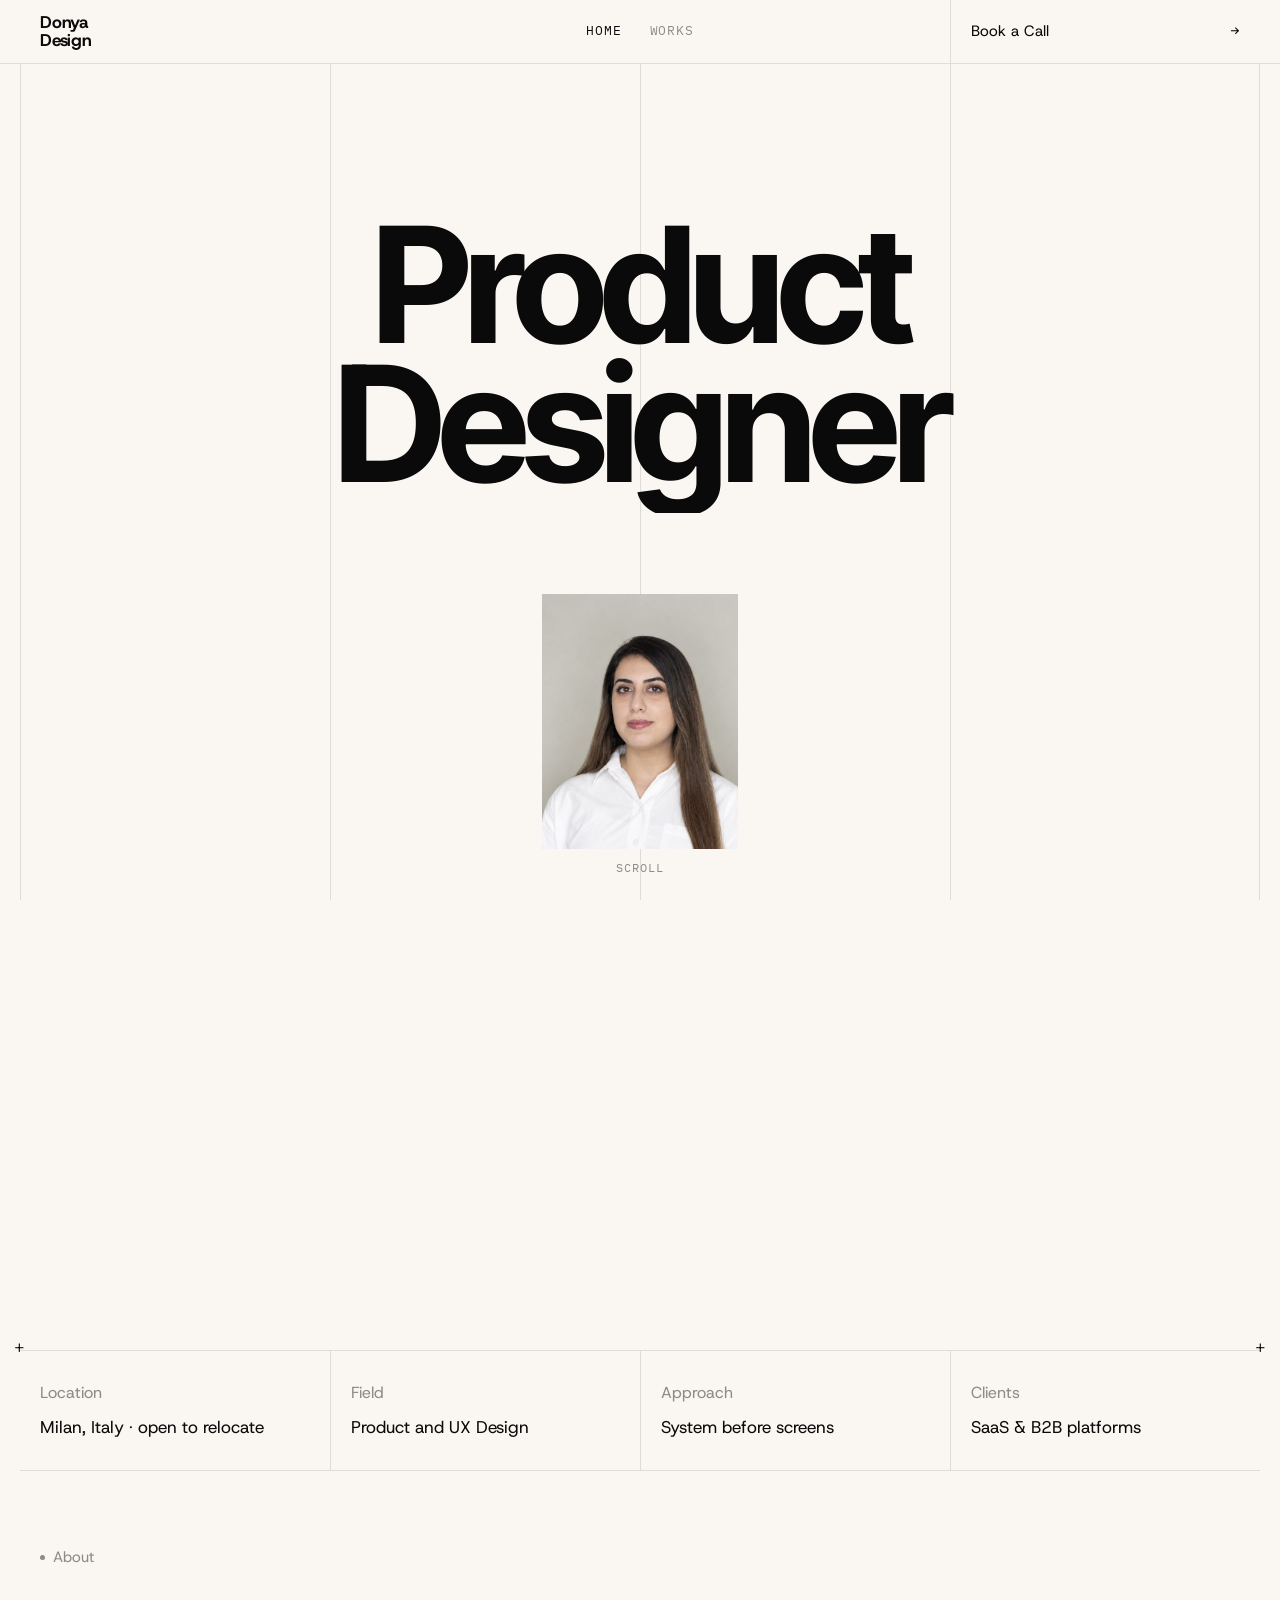
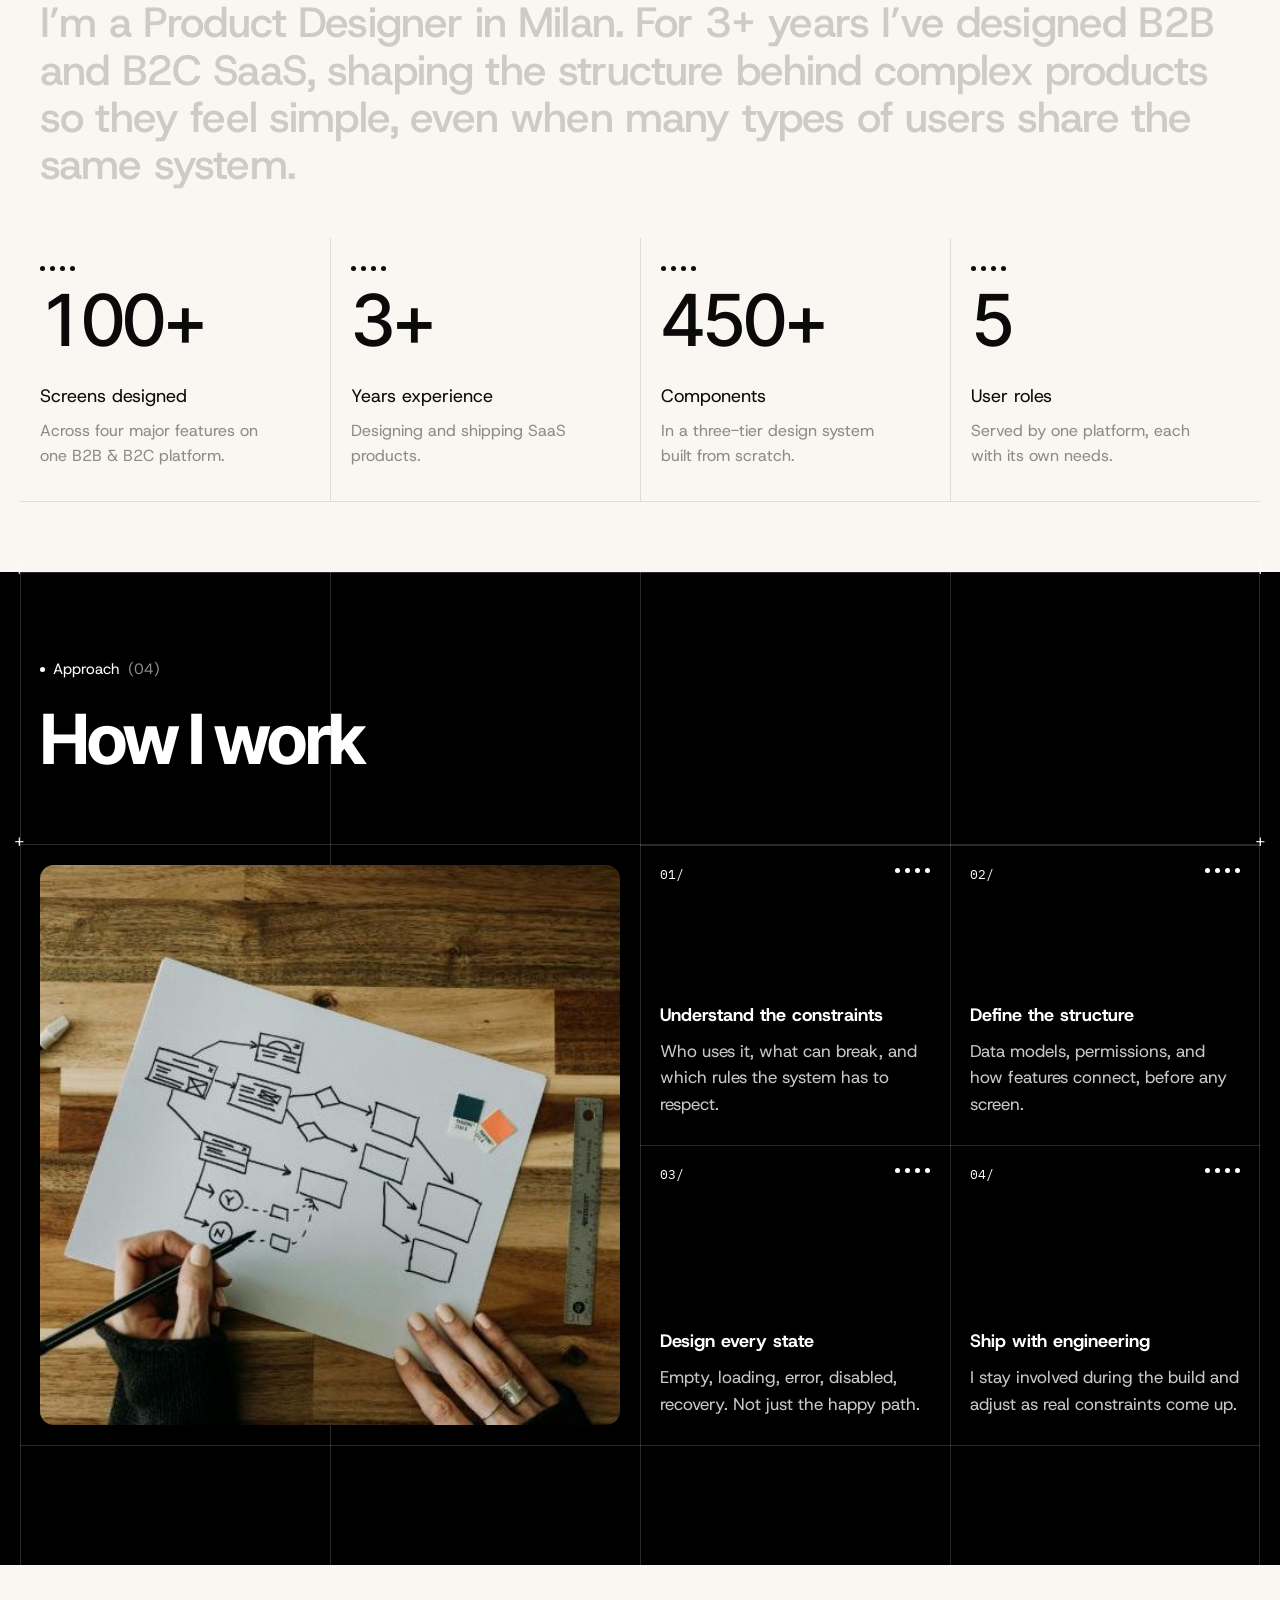
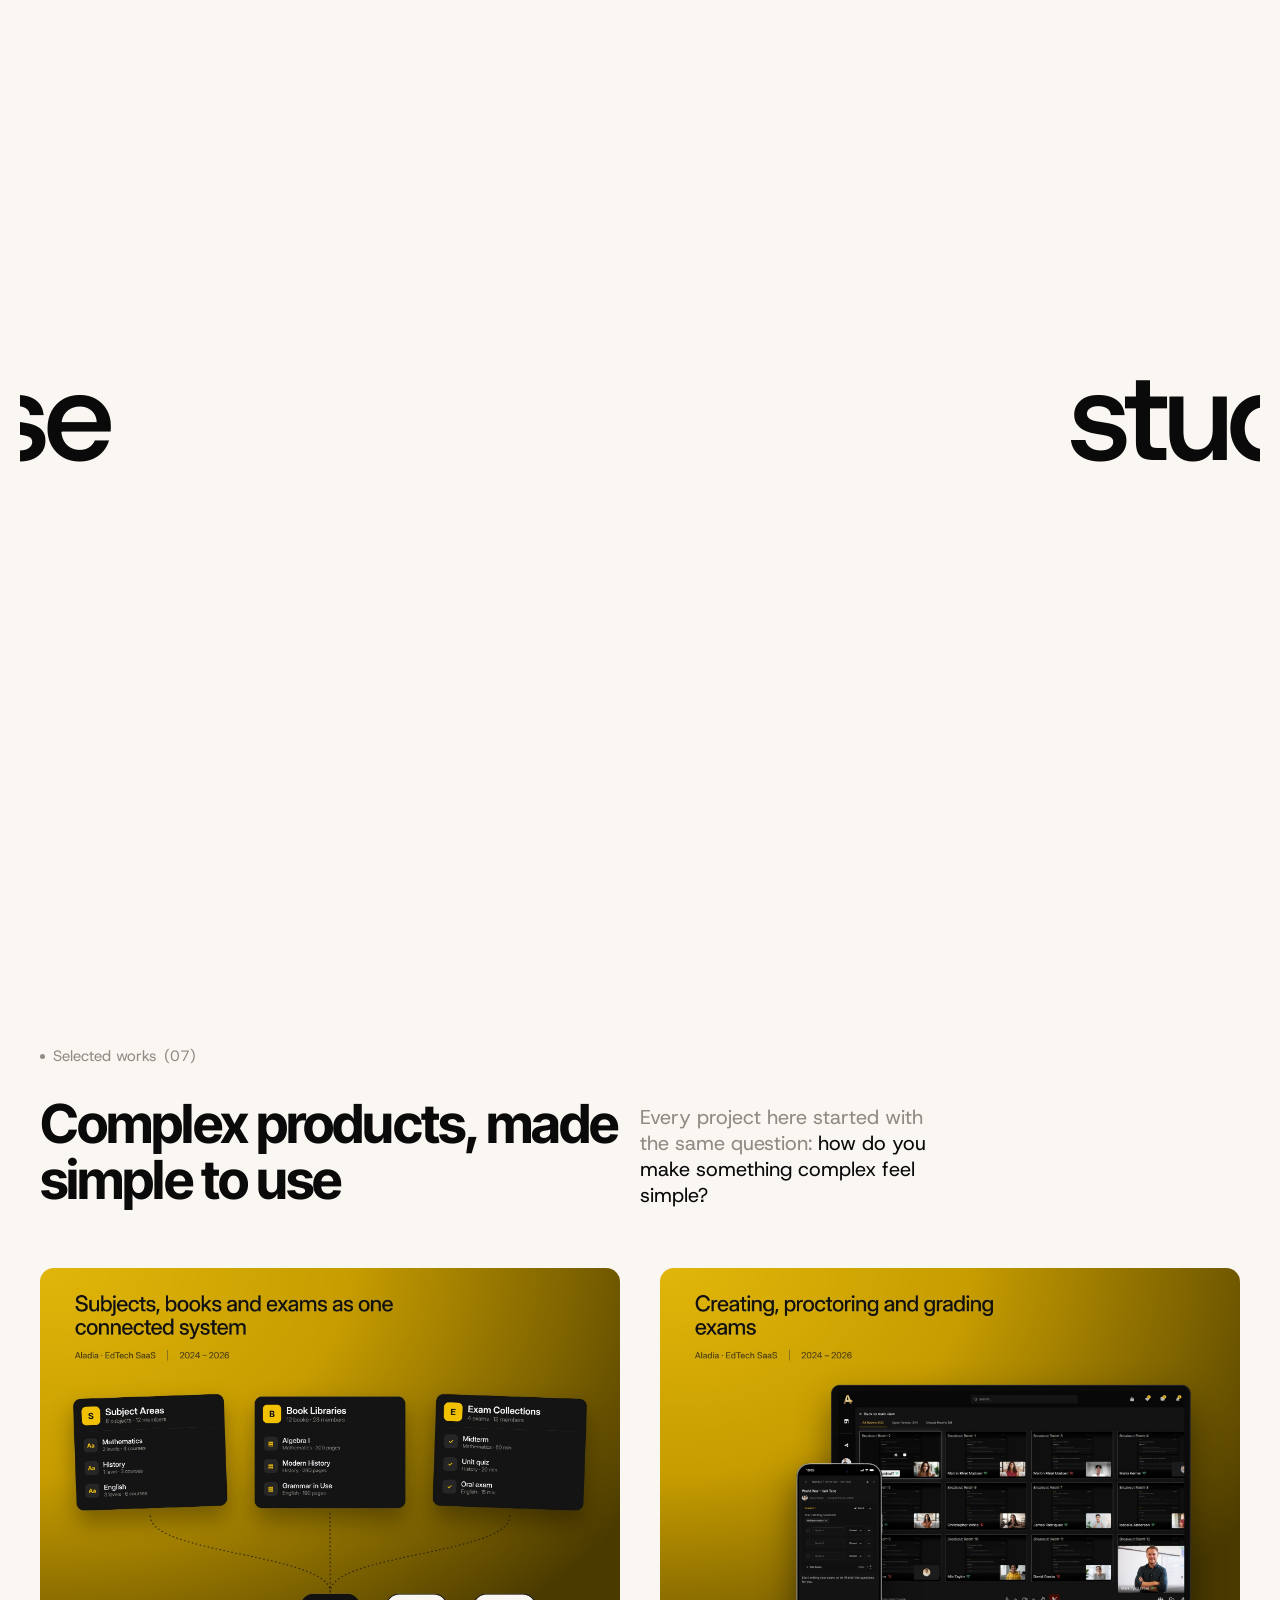
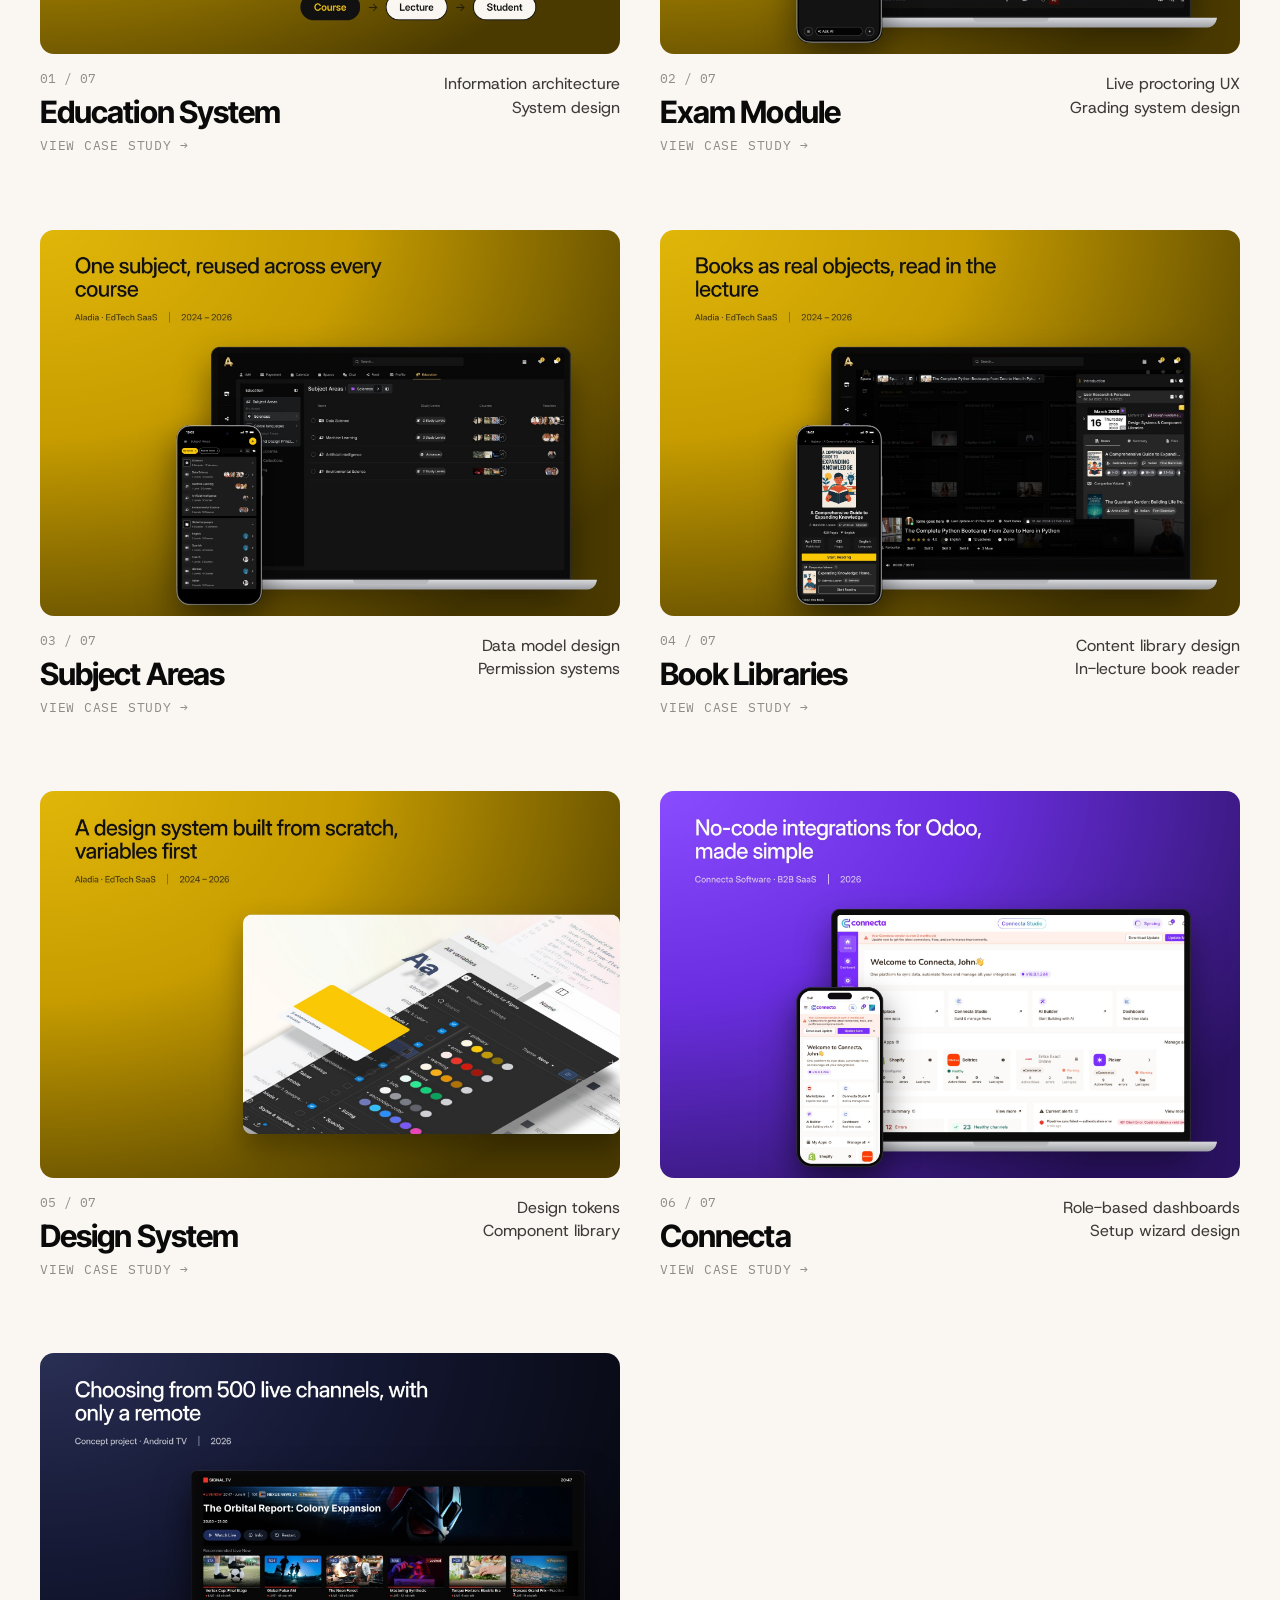
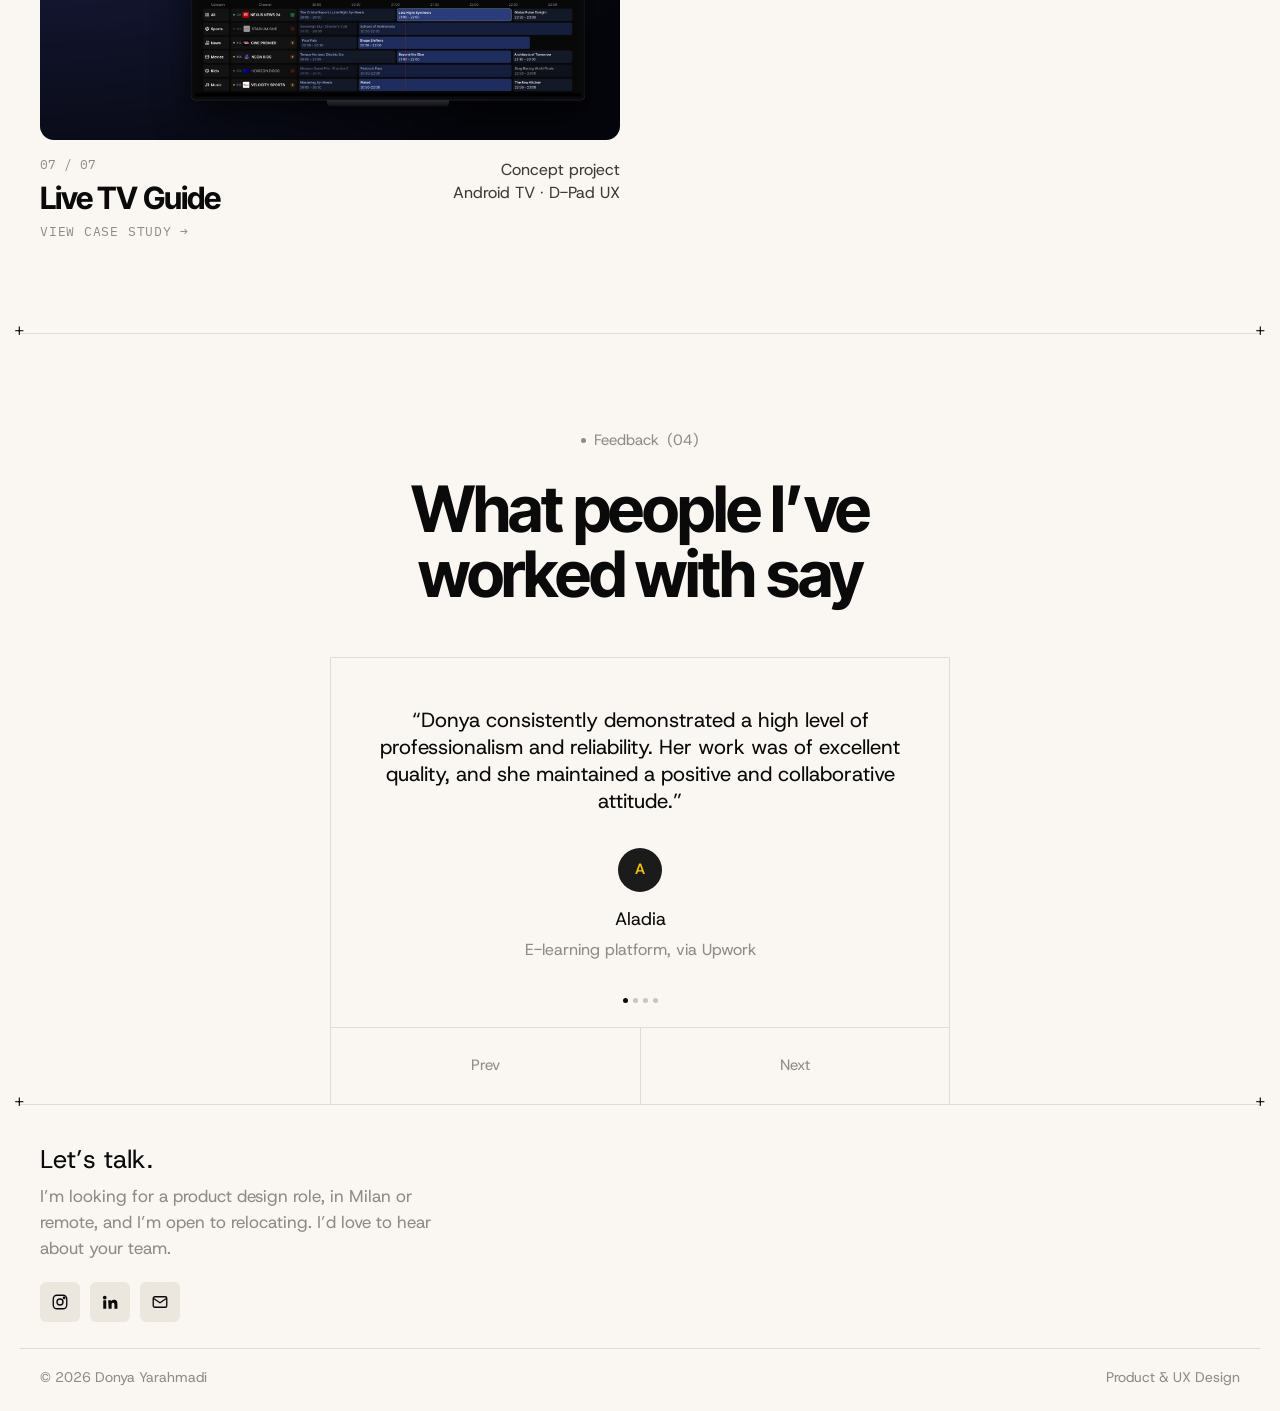
==== index.html @ e59183a7 "Add Live TV Guide concept case study Co-Authored-By: Claude Opus 5.5 <noreply@anthropic.com> Claude-" ====
<!DOCTYPE html>
<html lang="en">
<head>
<meta charset="utf-8">
<meta name="viewport" content="width=device-width, initial-scale=1">
<title>Donya Yarahmadi — Product Designer</title>
<meta name="description" content="Product &amp; UX Designer in Milan. I help SaaS teams design complex products that feel simple, even when many types of users share the same system.">
<link rel="preconnect" href="https://fonts.googleapis.com">
<link rel="preconnect" href="https://fonts.gstatic.com" crossorigin>
<link href="https://fonts.googleapis.com/css2?family=Host+Grotesk:wght@300..800&family=IBM+Plex+Mono:wght@400;500&family=Inter+Tight:wght@500;600;700&display=swap" rel="stylesheet">
<link rel="stylesheet" href="style.css">
</head>
<body>
<div class="gridlines" aria-hidden="true"><span></span><span></span><span></span><span></span></div>
<header class="header">
  <div class="frame">
    <a class="logo" href="#">Donya<br>Design</a>
    <nav class="nav"><a href="#" data-nav="home" data-roll>HOME</a><a href="#work" data-nav="work" data-roll>WORKS</a></nav>
    <a class="cta-call" href="https://calendly.com/donyarahmadi/30min" target="_blank" rel="noopener"><span>Book a Call</span><span class="arrow">→</span></a>
  </div>
</header>
<main>

<section class="view" id="view-home">
  <div class="frame">
    <div class="hero">
      <div class="hero-sticky">
        <h1 class="hero-title"><span class="line"><span>Product</span></span><span class="line"><span>Designer</span></span></h1>
        <div class="portrait-stage"><div class="portrait">
          <img class="front" src="img/portrait-color.jpg" alt="Donya Yarahmadi">
        </div></div>
        <div class="hero-hint">SCROLL</div>
      </div>
    </div>
    <div class="rule"></div>
    <div class="facts"><div class="cols">
      <div><small>Location</small><strong>Milan, Italy · open to relocate</strong></div>
      <div><small>Field</small><strong>Product and UX Design</strong></div>
      <div><small>Approach</small><strong>System before screens</strong></div>
      <div><small>Clients</small><strong>SaaS &amp; B2B platforms</strong></div>
    </div></div>
    <div class="about">
      <span class="eyebrow">About</span>
      <p class="about-text" data-words>I’m a Product Designer in Milan. For 3+ years I’ve designed B2B and B2C SaaS, shaping the structure behind complex products so they feel simple, even when many types of users share the same system.</p>
    </div>
    <div class="stats"><div class="cols"><div class="stat"><div class="dots"><i></i><i></i><i></i><i></i></div><div class="stat-num" data-count="100" data-suffix="+">0+</div><h3>Screens designed</h3><p>Across four major features on one B2B &amp; B2C platform.</p></div><div class="stat"><div class="dots"><i></i><i></i><i></i><i></i></div><div class="stat-num" data-count="3" data-suffix="+">0+</div><h3>Years experience</h3><p>Designing and shipping SaaS products.</p></div><div class="stat"><div class="dots"><i></i><i></i><i></i><i></i></div><div class="stat-num" data-count="450" data-suffix="+">0+</div><h3>Components</h3><p>In a three-tier design system built from scratch.</p></div><div class="stat"><div class="dots"><i></i><i></i><i></i><i></i></div><div class="stat-num" data-count="5" data-suffix="">0</div><h3>User roles</h3><p>Served by one platform, each with its own needs.</p></div></div></div>
  </div>

  <section class="approach dark">
    <div class="gl"><span></span><span></span><span></span><span></span></div>
    <div class="frame">
      <div class="rule"></div>
      <div class="approach-head"><span class="eyebrow">Approach <span class="count">(04)</span></span><h2 class="approach-title">How I work</h2></div>
      <div class="rule"></div>
      <div class="approach-grid">
        <div class="approach-img"><img src="img/approach.jpg" alt="Sketching a user flow on paper" loading="lazy"></div>
        <div class="step"><div class="step-top"><span>01/</span><div class="dots"><i></i><i></i><i></i><i></i></div></div><div><h3>Understand the constraints</h3><p>Who uses it, what can break, and which rules the system has to respect.</p></div></div><div class="step"><div class="step-top"><span>02/</span><div class="dots"><i></i><i></i><i></i><i></i></div></div><div><h3>Define the structure</h3><p>Data models, permissions, and how features connect, before any screen.</p></div></div><div class="step"><div class="step-top"><span>03/</span><div class="dots"><i></i><i></i><i></i><i></i></div></div><div><h3>Design every state</h3><p>Empty, loading, error, disabled, recovery. Not just the happy path.</p></div></div><div class="step"><div class="step-top"><span>04/</span><div class="dots"><i></i><i></i><i></i><i></i></div></div><div><h3>Ship with engineering</h3><p>I stay involved during the build and adjust as real constraints come up.</p></div></div>
      </div>
      <div class="approach-foot"></div>
    </div>
  </section>

  <div class="frame">
    <div class="cs-split"><div class="sticky"><span class="word l">Case</span><span class="word r">studies</span></div></div>
    <div class="works-head" id="work">
      <div><span class="eyebrow">Selected works <span class="count">(07)</span></span><h2>Complex products, made simple to use</h2></div>
      <p>Every project here started with the same question: <b>how do you make something complex feel simple?</b></p>
    </div>
    <div class="works"><div class="work "><a href="#education">
      <div class="work-media"><img src="img/cover-education.jpg" alt="Education System case study" loading="lazy"></div>
      <div class="work-meta"><div><div class="work-num">01 / 07</div><h3>Education System</h3><span class="view-case">VIEW CASE STUDY →</span></div><div class="tags">Information architecture<br>System design</div></div>
    </a></div><div class="work right"><a href="#exam">
      <div class="work-media"><img src="img/cover-exam.jpg" alt="Exam Module case study" loading="lazy"></div>
      <div class="work-meta"><div><div class="work-num">02 / 07</div><h3>Exam Module</h3><span class="view-case">VIEW CASE STUDY →</span></div><div class="tags">Live proctoring UX<br>Grading system design</div></div>
    </a></div><div class="work "><a href="#subjects">
      <div class="work-media"><img src="img/cover-subjects.jpg" alt="Subject Areas case study" loading="lazy"></div>
      <div class="work-meta"><div><div class="work-num">03 / 07</div><h3>Subject Areas</h3><span class="view-case">VIEW CASE STUDY →</span></div><div class="tags">Data model design<br>Permission systems</div></div>
    </a></div><div class="work right"><a href="#books">
      <div class="work-media"><img src="img/cover-books.jpg" alt="Book Libraries case study" loading="lazy"></div>
      <div class="work-meta"><div><div class="work-num">04 / 07</div><h3>Book Libraries</h3><span class="view-case">VIEW CASE STUDY →</span></div><div class="tags">Content library design<br>In-lecture book reader</div></div>
    </a></div><div class="work "><a href="#design-system">
      <div class="work-media"><img src="img/cover-design-system.jpg" alt="Design System case study" loading="lazy"></div>
      <div class="work-meta"><div><div class="work-num">05 / 07</div><h3>Design System</h3><span class="view-case">VIEW CASE STUDY →</span></div><div class="tags">Design tokens<br>Component library</div></div>
    </a></div><div class="work right"><a href="#connecta">
      <div class="work-media"><img src="img/cover-connecta.jpg" alt="Connecta case study" loading="lazy"></div>
      <div class="work-meta"><div><div class="work-num">06 / 07</div><h3>Connecta</h3><span class="view-case">VIEW CASE STUDY →</span></div><div class="tags">Role-based dashboards<br>Setup wizard design</div></div>
    </a></div><div class="work "><a href="#live-tv">
      <div class="work-media"><img src="img/cover-tv.jpg" alt="Live TV Guide case study" loading="lazy"></div>
      <div class="work-meta"><div><div class="work-num">07 / 07</div><h3>Live TV Guide</h3><span class="view-case">VIEW CASE STUDY →</span></div><div class="tags">Concept project<br>Android TV · D-Pad UX</div></div>
    </a></div></div>

    <div class="rule"></div>
    <div class="testi">
      <div class="testi-head"><span class="eyebrow">Feedback <span class="count">(04)</span></span><h2>What people I’ve<br>worked with say</h2></div>
      <div class="carousel">
        <div class="slides"><div class="slide"><blockquote>“Donya consistently demonstrated a high level of professionalism and reliability. Her work was of excellent quality, and she maintained a positive and collaborative attitude.”</blockquote><div class="avatar">A</div><div class="who">Aladia</div><div class="role">E-learning platform, via Upwork</div></div><div class="slide"><blockquote>“Donya brings a uniquely structured perspective to digital experiences, translating her background in architecture into interfaces that feel natural and intuitive.”</blockquote><div class="avatar">RR</div><div class="who">Rambod Rahmani</div><div class="role">Senior Software, AI &amp; Data Engineer</div></div><div class="slide"><blockquote>“A highly dedicated professional who consistently delivers top-tier UI/UX design — deep expertise paired with a strong, confident vision.”</blockquote><div class="avatar">DC</div><div class="who">Daniele Cosentino</div><div class="role">Visual Designer UX/UI</div></div><div class="slide"><blockquote>“Donya combines real design talent with an incredibly generous spirit. She approached every task thoughtfully and shared her process and knowledge freely.”</blockquote><div class="avatar">LG</div><div class="who">Lilit Gharagyozyan</div><div class="role">Product Designer</div></div></div>
        <div class="dots"><i></i><i></i><i></i><i></i></div>
        <div class="carousel-nav"><button class="prev" aria-label="Previous testimonial">Prev</button><button class="next-t" aria-label="Next testimonial">Next</button></div>
      </div>
    </div>
  </div>
</section>

<section class="view" id="view-education">
  <div class="frame">
    <header class="cs-hero">
      <div><span class="eyebrow"><a href="#work">Case studies</a></span><h1>Education System</h1></div>
      <p>How subjects, books and exams became one connected system on Aladia.</p>
    </header>
    <div class="rule"></div>
    <div class="cs-cover"><div class="media"><img src="img/cover-education.jpg" alt="Education System cover"></div></div>
    <div class="rule"></div>
    <div class="cs-overview">
      <div class="shot reveal"><img src="img/education-tabs.jpg" alt="Education System main screen"></div>
      <div class="side">
        <span class="eyebrow">Overview</span>
        <p class="reveal" data-words>Before I designed subjects, books or exams one by one, I had to solve the problem they shared: all teaching content was trapped inside courses. I designed one structure for all three, shared libraries under Education, with the same rules, linked into courses and lectures.</p>
        <dl class="meta reveal d1"><div><dt>Role</dt><dd>Product Designer, end to end</dd></div><div><dt>Client</dt><dd>Aladia</dd></div><div><dt>Industry</dt><dd>EdTech · B2B & B2C SaaS</dd></div><div><dt>Platform</dt><dd>Web, responsive + mobile</dd></div><div><dt>Focus</dt><dd>Information architecture<br>System design</dd></div><div><dt>Outcome</dt><dd>3 libraries, 1 structure</dd></div></dl>
      </div>
    </div>
    <div class="rule"></div>
    <article class="cs-body"><div class="prose">
<h2 class="reveal"><span class="kicker">01 — The problem</span>Everything lived inside the course</h2>
<p>On Aladia, a course was a container for everything. Its subjects, its books and later its exams were all created inside it. That works for one course. It breaks for a school running dozens of them.</p>
<ul>
<li><strong>Subjects</strong> were rebuilt in every course. Mathematics in one course had nothing to do with Mathematics in the next, and a teacher with the same subject in 8 courses was invited 8 times.</li>
<li><strong>Books</strong> were files attached to single lectures. One textbook used in 12 places meant 12 uploads, and 12 places to update.</li>
<li><strong>Exams</strong> didn’t exist yet. Built the same way, every course would have had its own copy of the same exam.</li>
</ul>
<div class="callout">Three features, <b>one structural problem</b>: content that should be shared was trapped inside courses.</div>
<h3>Who it affected</h3>
<ul>
<li><strong>Academic coordinators</strong>, managing 12 courses and more than 50 subjects, repeating every change course by course.</li>
<li><strong>Teachers</strong>, keeping copies of the same book or exam up to date by hand.</li>
<li><strong>Students</strong>, receiving a 300-page PDF and a message saying which chapter to read.</li>
</ul>

<h2 class="reveal"><span class="kicker">02 — The idea</span>Content lives once, courses point to it</h2>
<div class="options"><div class="opt no"><span class="tag">Rejected</span><div><b>Fix each feature on its own,</b> with faster copying or bulk editing. The copies would still drift apart.</div></div><div class="opt yes"><span class="tag">Chosen</span><div><b>Lift all teaching content above the course,</b> into shared libraries. A course doesn’t own its subjects, books and exams anymore; it uses them.</div></div></div>
<p>That gave every piece of content the same shape: a <strong>library</strong> owned by an organisation or a freelance teacher, <strong>items</strong> inside it, and <strong>links</strong> from courses and lectures that decide how each item is used there: a level, a page range, a date, a grading scale.</p>

<h2 class="reveal"><span class="kicker">03 — Information architecture</span>One tree for the whole system</h2>
<p>All three libraries sit together under <strong>Education</strong>, in settings and in the navigation, and follow the same structure. This is the map I designed before any screen.</p>
<div class="diagram ia reveal"><span class="flow-tag">INFORMATION ARCHITECTURE</span>
<div class="ch-node root"><b>Education</b><small>one group in settings and navigation</small></div>
<span class="ch-down">↓</span>
<div class="ia-cols"><div class="ia-col"><div class="ch-node lib"><b>Subject Areas</b><small>one per organisation or teacher</small></div>
<ul class="ia-groups"><li>My areas</li><li>Shared areas</li></ul><div class="ch-node item"><b>Subject</b><small>title, icon, colour</small></div><ul class="ia-details"><li>Teachers assigned</li><li>Study levels</li><li>Linked books</li><li>Linked exams</li></ul></div><div class="ia-col"><div class="ch-node lib"><b>Book Libraries</b><small>one per organisation or teacher</small></div>
<ul class="ia-groups"><li>My libraries</li><li>Shared libraries</li></ul><div class="ch-node item"><b>Book</b><small>PDF, purchase link or written</small></div><ul class="ia-details"><li>Details, filled by ISBN</li><li>Cover from the first pages</li><li>Subject and level</li><li>Companion volumes</li></ul></div><div class="ia-col"><div class="ch-node lib"><b>Exam Collections</b><small>one per organisation or teacher</small></div>
<ul class="ia-groups"><li>My collections</li><li>Shared collections</li></ul><div class="ch-node item"><b>Exam</b><small>one version, reused</small></div><ul class="ia-details"><li>Questions, AI-assisted</li><li>Written or oral</li><li>Linked subject</li><li>No date, no grading scale</li></ul></div></div>
<div class="ia-roles"><span>Same roles in all three</span><b>Owner</b><b>Curator</b><b>Editor</b><b>Viewer</b></div>
<span class="ch-down">↓ added to</span>
<div class="ia-use">
<div class="ch-node"><b>Course</b><small>subjects with a level · their teachers invited · books · exams with a date, rules and grading scale</small></div>
<span class="ch-arrow">→</span>
<div class="ch-node"><b>Lecture & live session</b><small>a subject · the book’s page range · an exam</small></div>
<span class="ch-arrow">→</span>
<div class="ch-node"><b>Student</b><small>sees only what’s assigned, already in the lecture</small></div>
</div>
<p class="ch-note">Content lives once, above the course. Courses and lectures only point to it, and decide how it is used.</p></div>

<h2 class="reveal"><span class="kicker">04 — The flow</span>How it all connects, step by step</h2>
<p>The tree shows the structure. This walks through it: from the libraries in Education, into live and on-demand courses, to the student’s lectures and exams, and finally performance. Click any step, or use the arrows.</p>
<div class="sf reveal" tabindex="0" aria-label="Interactive system flow">
<div class="ux-head"><span class="flow-tag">SYSTEM FLOW · CLICK THROUGH</span></div>
<div class="sf-tabs"><span class="sf-ph">Education</span><button class="sf-dot on" data-i="0" aria-label="Step 1: One place, three libraries">01</button><button class="sf-dot" data-i="1" aria-label="Step 2: Invite members">02</button><button class="sf-dot" data-i="2" aria-label="Step 3: Create a subject">03</button><button class="sf-dot" data-i="3" aria-label="Step 4: Create a book">04</button><button class="sf-dot" data-i="4" aria-label="Step 5: Create an exam template">05</button><button class="sf-dot" data-i="5" aria-label="Step 6: Or let AI draft it">06</button><span class="sf-ph">Course</span><button class="sf-dot" data-i="6" aria-label="Step 7: Two kinds of course">07</button><button class="sf-dot" data-i="7" aria-label="Step 8: Add a subject">08</button><button class="sf-dot" data-i="8" aria-label="Step 9: Add a book">09</button><button class="sf-dot" data-i="9" aria-label="Step 10: Add an exam">10</button><button class="sf-dot" data-i="10" aria-label="Step 11: Exam types per course">11</button><span class="sf-ph">Student</span><button class="sf-dot" data-i="11" aria-label="Step 12: In the lecture">12</button><button class="sf-dot" data-i="12" aria-label="Step 13: Scheduled exam">13</button><button class="sf-dot" data-i="13" aria-label="Step 14: Non-scheduled exam">14</button><button class="sf-dot" data-i="14" aria-label="Step 15: Oral exam">15</button><span class="sf-ph">Performance</span><button class="sf-dot" data-i="15" aria-label="Step 16: Performance">16</button></div>
<div class="sf-map">
<div class="sf-row"><div class="sf-n root" data-n="edu"><b>Education</b><small>one place for teaching content</small></div></div>
<div class="sf-ar">↓</div>
<div class="sf-cols">
<div class="sf-col"><div class="sf-n lib" data-n="sa"><b>Subject Area</b></div><div class="sf-n mem" data-n="sam"><b>Members</b><small>Owner · Curator · Editor · Viewer</small></div><div class="sf-n " data-n="subj"><b>Subject</b><small>created once</small></div><div class="sf-chips"><span class="sf-c" data-n="subj-b">Books</span><span class="sf-c" data-n="subj-f">Files</span><span class="sf-c" data-n="subj-l">Study levels</span></div></div>
<div class="sf-col"><div class="sf-n lib" data-n="bl"><b>Book Library</b></div><div class="sf-n mem" data-n="blm"><b>Members</b><small>Owner · Curator · Editor · Viewer</small></div><div class="sf-n " data-n="book"><b>Book</b><small>created once</small></div><div class="sf-chips"><span class="sf-c" data-n="book-s">Subject</span><span class="sf-c" data-n="book-c">Companion volumes</span></div></div>
<div class="sf-col"><div class="sf-n lib" data-n="ec"><b>Exam Collection</b></div><div class="sf-n mem" data-n="ecm"><b>Members</b><small>Owner · Curator · Editor · Viewer</small></div><div class="sf-n " data-n="exam"><b>Exam template</b><small>created once</small></div><div class="sf-chips"><span class="sf-c" data-n="exam-d">Document editor</span><span class="sf-c" data-n="exam-ai">AI draft from subjects & books</span></div></div>
</div>
<div class="sf-ar">↓ added to</div>
<div class="sf-course"><div class="sf-n wide" data-n="course"><b>Course</b></div>
<div class="sf-cols two">
<div class="sf-col"><div class="sf-n " data-n="live"><b>Live course</b></div><div class="sf-chips"><span class="sf-c" data-n="x-sch">Scheduled exam</span><span class="sf-c" data-n="x-non">Non-scheduled exam</span><span class="sf-c" data-n="x-oral">Oral exam</span></div></div>
<div class="sf-col"><div class="sf-n " data-n="od"><b>On-demand course</b></div><div class="sf-chips"><span class="sf-c" data-n="x-non2">Non-scheduled exam</span></div></div>
</div>
<div class="sf-chips center"><span class="sf-c" data-n="teach">Teachers invited</span><span class="sf-c" data-n="link">Linked subject comes along</span></div></div>
<div class="sf-ar">↓</div>
<div class="sf-cols three"><div class="sf-n " data-n="lecture"><b>Student · Lecture</b><small>subject, books, files</small></div><div class="sf-n " data-n="room"><b>Student · Exam room</b><small>in 100ms, camera on</small></div><div class="sf-n " data-n="proct"><b>Proctoring</b><small>session recorded</small></div></div>
<div class="sf-ar">↓</div>
<div class="sf-row"><div class="sf-n root" data-n="perf"><b>Performance</b><small>results across courses and subjects</small></div></div>
</div>
<div class="sf-foot"><div class="sf-steps"><div class="sf-step on" data-on="edu sa bl ec"><div class="ux-meta"><span class="ux-num">STEP 01 / 16</span><span class="ux-actor">Education</span></div><h4>One place, three libraries</h4><p>Under Education, an organisation creates a Subject Area, a Book Library and an Exam Collection. All teaching content starts here, outside any course.</p></div><div class="sf-step" data-on="sa bl ec sam blm ecm"><div class="ux-meta"><span class="ux-num">STEP 02 / 16</span><span class="ux-actor">Education</span></div><h4>Invite members</h4><p>Each library has its own members, with the same four roles everywhere: Owner, Curator, Editor and Viewer.</p></div><div class="sf-step" data-on="sa subj subj-b subj-f subj-l"><div class="ux-meta"><span class="ux-num">STEP 03 / 16</span><span class="ux-actor">Education</span></div><h4>Create a subject</h4><p>Inside a Subject Area, the subject is created once. Books, files and study levels are attached to it.</p></div><div class="sf-step" data-on="bl book book-s book-c subj"><div class="ux-meta"><span class="ux-num">STEP 04 / 16</span><span class="ux-actor">Education</span></div><h4>Create a book</h4><p>Inside a Book Library, the book is created once. It gets a subject, and companion volumes can be added to it.</p></div><div class="sf-step" data-on="ec exam exam-d"><div class="ux-meta"><span class="ux-num">STEP 05 / 16</span><span class="ux-actor">Education</span></div><h4>Create an exam template</h4><p>Inside an Exam Collection, the teacher writes the exam template in the document editor.</p></div><div class="sf-step" data-on="exam exam-ai subj book"><div class="ux-meta"><span class="ux-num">STEP 06 / 16</span><span class="ux-actor">Education</span></div><h4>Or let AI draft it</h4><p>The AI flow uses the subjects and books already on the platform to fetch the content and draft the exam. The teacher stays the author.</p></div><div class="sf-step" data-on="course live od"><div class="ux-meta"><span class="ux-num">STEP 07 / 16</span><span class="ux-actor">Course</span></div><h4>Two kinds of course</h4><p>A course is either live or on demand. Both take subjects, books and exams from the libraries in the same way.</p></div><div class="sf-step" data-on="subj course teach"><div class="ux-meta"><span class="ux-num">STEP 08 / 16</span><span class="ux-actor">Course</span></div><h4>Add a subject</h4><p>Teachers aren’t invited in the Subject Area. When the subject is added to a course, its teachers are invited to that course.</p></div><div class="sf-step" data-on="book book-s course link"><div class="ux-meta"><span class="ux-num">STEP 09 / 16</span><span class="ux-actor">Course</span></div><h4>Add a book</h4><p>If the book has a subject assigned, the subject is attached to the course along with it.</p></div><div class="sf-step" data-on="exam course link"><div class="ux-meta"><span class="ux-num">STEP 10 / 16</span><span class="ux-actor">Course</span></div><h4>Add an exam</h4><p>The same happens for exams: the exam brings its subject into the course.</p></div><div class="sf-step" data-on="course live od x-sch x-non x-oral x-non2"><div class="ux-meta"><span class="ux-num">STEP 11 / 16</span><span class="ux-actor">Course</span></div><h4>Exam types per course</h4><p>Live courses can have scheduled, non-scheduled and oral exams. On-demand courses have non-scheduled exams. All of them are added in the same way.</p></div><div class="sf-step" data-on="lecture"><div class="ux-meta"><span class="ux-num">STEP 12 / 16</span><span class="ux-actor">Student</span></div><h4>In the lecture</h4><p>The student finds the subject, its books and files already in the lecture.</p></div><div class="sf-step" data-on="x-sch room proct"><div class="ux-meta"><span class="ux-num">STEP 13 / 16</span><span class="ux-actor">Student</span></div><h4>Scheduled exam</h4><p>Scheduled exams are held in 100ms with the camera on. If proctoring is on, the session is recorded.</p></div><div class="sf-step" data-on="x-non x-non2 room proct"><div class="ux-meta"><span class="ux-num">STEP 14 / 16</span><span class="ux-actor">Student</span></div><h4>Non-scheduled exam</h4><p>The student starts it from the course. Only when proctoring is on do they join a meeting room, where the session is recorded. Without proctoring, they simply take the exam.</p></div><div class="sf-step" data-on="x-oral room"><div class="ux-meta"><span class="ux-num">STEP 15 / 16</span><span class="ux-actor">Student</span></div><h4>Oral exam</h4><p>Oral exams run inside a live session.</p></div><div class="sf-step" data-on="perf"><div class="ux-meta"><span class="ux-num">STEP 16 / 16</span><span class="ux-actor">Performance</span></div><h4>Performance</h4><p>After all of this, the performance module brings the results together for every student, course and subject.</p></div></div>
<div class="ux-ctl"><button class="ux-prev" aria-label="Previous step">← Prev</button><span class="ux-count">1 / 16</span><button class="ux-next" aria-label="Next step">Next →</button></div></div></div>

<h2 class="reveal"><span class="kicker">05 — Shared rules</span>Learn it once, use it everywhere</h2>
<ul>
<li><strong>The same four roles</strong> (Owner, Curator, Editor, Viewer) in every library, so permissions work the same way for subjects, books and exams.</li>
<li><strong>Hide what your role can’t do.</strong> If someone can’t edit, the action isn’t there, instead of appearing disabled with an error.</li>
<li><strong>One question at a time.</strong> When content is linked to a course, related things are offered, never added silently: “This subject has books. Add them too?”</li>
<li><strong>The course decides how content is used.</strong> The exam has no date or grading scale of its own; the book has no page range. The course and lecture set them.</li>
</ul>

<h2 class="reveal"><span class="kicker">06 — The three parts</span>One by one</h2>
<p>Each part had its own users, edge cases and decisions. These case studies go through them in detail.</p>
<div class="parts"><a class="part reveal" href="#subjects"><img src="img/cover-subjects.jpg" alt="Subject Areas" loading="lazy"><div><span class="pn">01</span><b>Subject Areas</b><p>The decision that connected the platform: one shared subject, with its teacher, books and exams following it into every course.</p><span class="proto-cta">Read the case study →</span></div></a><a class="part reveal" href="#books"><img src="img/cover-books.jpg" alt="Book Libraries" loading="lazy"><div><span class="pn">02</span><b>Book Libraries</b><p>Books as real objects in a library, linked to lectures with a page range and opened in the built-in reader.</p><span class="proto-cta">Read the case study →</span></div></a><a class="part reveal" href="#exam"><img src="img/cover-exam.jpg" alt="Exam Module" loading="lazy"><div><span class="pn">03</span><b>Exam Module</b><p>A complete exam system, from the first question to live proctoring and a grade every course can trust.</p><span class="proto-cta">Read the case study →</span></div></a></div>

<h2 class="reveal"><span class="kicker">07 — The result</span>Three tools that feel like one system</h2>
<div class="metrics reveal"><div class="metric"><div class="num">8<span class="arrow">→</span>1</div><p>changes to replace a teacher across 8 courses</p></div><div class="metric"><div class="num">12<span class="arrow">→</span>1</div><p>copies of the same book a teacher maintains</p></div><div class="metric"><div class="num">1</div><p>version of each exam, reused across every course</p></div></div>
<div class="learned reveal"><span class="kicker" style="color:#888">What I learned</span>
<p class="big" data-words>The best design work on this project happened before any screen: deciding where content lives.</p>
<p>Once subjects, books and exams shared one structure and one set of rules, each new feature was faster to design and easier for teachers to learn, because they already knew how it would behave.</p></div>
</div></article>
    <div class="next"><div class="rule"></div>
      <a href="#exam">
        <div><small>NEXT PROJECT</small><h3>Exam Module</h3><p class="count" style="margin-top:12px">Live proctoring UX · Grading system design</p></div>
        <div class="media"><img src="img/cover-exam.jpg" alt="Exam Module cover" loading="lazy"></div>
      </a>
    </div>
  </div>
</section>
<section class="view" id="view-exam">
  <div class="frame">
    <header class="cs-hero">
      <div><span class="eyebrow"><a href="#work">Case studies</a></span><h1>Exam Module</h1></div>
      <p>Designing a complete exam system, from the first question to the final grade.</p>
    </header>
    <div class="rule"></div>
    <div class="cs-cover"><div class="media"><img src="img/cover-exam.jpg" alt="Exam Module cover"></div></div>
    <div class="rule"></div>
    <div class="cs-overview">
      <div class="shot reveal"><img src="img/exam-01.jpg" alt="Exam Module main screen"></div>
      <div class="side">
        <span class="eyebrow">Overview</span>
        <p class="reveal" data-words>Aladia had no exam system: no builder, no proctoring, no grading. I designed the whole thing from a blank canvas: three exam formats, AI-assisted question creation, live proctored exams, and a grading model that works across courses with completely different scoring scales.</p>
        <dl class="meta reveal d1"><div><dt>Role</dt><dd>Product Designer, end to end</dd></div><div><dt>Client</dt><dd>Aladia</dd></div><div><dt>Industry</dt><dd>EdTech · B2B & B2C SaaS</dd></div><div><dt>Platform</dt><dd>Web, responsive + mobile</dd></div><div><dt>Focus</dt><dd>Live proctoring UX<br>Grading system design</dd></div><div><dt>Outcome</dt><dd>Exam creation 6 → 3.5 min</dd></div></dl>
      </div>
    </div>
    <div class="rule"></div>
    <article class="cs-body"><div class="prose">
<div class="process reveal"><span class="kicker">How I worked</span><ol><li><span class="pn">01</span><b>Discover</b><p>Looked at why Books and Subjects had ended up copied inside every course, and at grading scales as different as 18–30 and 0–100.</p></li><li><span class="pn">02</span><b>Define</b><p>Set one rule: the exam lives outside the course. The course decides the date, the rules and the grade.</p></li><li><span class="pn">03</span><b>Ideate</b><p>Explored the three exam formats, and where AI can help write questions while the teacher stays the author.</p></li><li><span class="pn">04</span><b>Design</b><p>Designed the builder, live proctoring, monitoring and grading on the design system, for web and mobile.</p></li><li><span class="pn">05</span><b>Validate</b><p>Built Figma prototypes for every flow, and tested exam creation with Maze: 6 → 3.5 minutes.</p></li><li><span class="pn">06</span><b>Deliver</b><p>A complete exam system, from the first question to live proctoring, grading and rechecks.</p></li></ol></div>
<h2 class="reveal"><span class="kicker">01 — The problem</span>Exams didn’t exist yet</h2>
<p>Teachers on Aladia needed to create exams, run them with supervision and grade them, all inside the platform. None of that existed yet.</p>
<p>And Aladia serves very different institutions. An Italian liceo grades from 18 to 30, while a corporate course grades from 0 to 100. <strong>The same system had to work for both.</strong></p>
<h3>Who it affected</h3>
<ul>
<li><strong>Teachers</strong> often reuse the same exam in several courses, and may supervise <strong>forty students at once</strong> during a live exam.</li>
<li><strong>Students</strong> take exams from home, with camera, microphone and screen monitored, where a bad WiFi connection can look like cheating.</li>
</ul>
<h3>How I found the problem</h3>
<p>Most LMS platforms put exams inside courses. It’s the obvious structure, and it ships faster.</p>
<p>But Aladia had already hit this problem twice, with Books and with Subjects. When content lived inside a course, every course ended up with its own copy. Fix a typo in one, and the others still have it. Over time, the copies stopped being the same thing at all.</p>
<div class="callout">The hardest part wasn’t the exam itself. It was keeping <b>one exam consistent</b> across many courses, many grading rules and many students.</div>

<h2 class="reveal"><span class="kicker">02 — Decision 1</span>The exam lives outside the course</h2>
<div class="options"><div class="opt no"><span class="tag">Rejected</span><div><b>Exams inside courses, like most LMS platforms.</b> Simple and fast to build, but a teacher using the same final exam in five courses would end up with five copies to maintain.</div></div><div class="opt yes"><span class="tag">Chosen</span><div><b>Exam Collections at the profile level.</b> An exam is created once and used anywhere.</div></div></div>
<p>Each course adds its own <strong>schedule, proctoring rules and grading scale on top</strong>, without ever touching the exam itself. The exam only knows raw points. Each course decides how those points become a grade.</p>
<p><strong>Why it matters:</strong> the same exam can run in a course graded 18–30 and one graded 0–100 on the same afternoon. And a teacher with forty students across three courses maintains exactly one version of each exam.</p>
<div class="diagram ia reveal"><span class="flow-tag">INFORMATION ARCHITECTURE · EXAM COLLECTIONS</span>
<div class="ch-node root"><b>Education</b><small>one group in settings and navigation</small></div>
<span class="ch-down">↓</span>
<div class="ia-cols"><div class="ia-col dim"><div class="ch-node lib"><b>Subject Areas</b><small>one per organisation or teacher</small></div>
<ul class="ia-groups"><li>My areas</li><li>Shared areas</li></ul><div class="ch-node item"><b>Subject</b><small>title, icon, colour</small></div><ul class="ia-details"><li>Teachers assigned</li><li>Study levels</li><li>Linked books</li><li>Linked exams</li></ul></div><div class="ia-col dim"><div class="ch-node lib"><b>Book Libraries</b><small>one per organisation or teacher</small></div>
<ul class="ia-groups"><li>My libraries</li><li>Shared libraries</li></ul><div class="ch-node item"><b>Book</b><small>PDF, purchase link or written</small></div><ul class="ia-details"><li>Details, filled by ISBN</li><li>Cover from the first pages</li><li>Subject and level</li><li>Companion volumes</li></ul></div><div class="ia-col focus"><div class="ch-node lib"><b>Exam Collections</b><small>one per organisation or teacher</small></div>
<ul class="ia-groups"><li>My collections</li><li>Shared collections</li></ul><div class="ch-node item"><b>Exam</b><small>one version, reused</small></div><ul class="ia-details"><li>Questions, AI-assisted</li><li>Written or oral</li><li>Linked subject</li><li>No date, no grading scale</li></ul></div></div>
<div class="ia-roles"><span>Same roles in all three</span><b>Owner</b><b>Curator</b><b>Editor</b><b>Viewer</b></div>
<span class="ch-down">↓ added to</span>
<div class="ia-use">
<div class="ch-node"><b>Course</b><small>subjects with a level · their teachers invited · books · exams with a date, rules and grading scale</small></div>
<span class="ch-arrow">→</span>
<div class="ch-node"><b>Lecture & live session</b><small>a subject · the book’s page range · an exam</small></div>
<span class="ch-arrow">→</span>
<div class="ch-node"><b>Student</b><small>sees only what’s assigned, already in the lecture</small></div>
</div>
<p class="ch-note">This case study covers the highlighted part: the exam is written once in a collection, with no date or grading scale. Each course that uses it adds its own. <a class="ia-link" href="#education">See the full system in Education System →</a></p></div>
<a class="proto reveal" href="https://www.figma.com/proto/V7itexfsk2WrTZHVXnbVie/Portflio-prototypes?node-id=3-62221&scaling=scale-down&content-scaling=fixed&page-id=0%3A1&starting-point-node-id=3%3A62221&show-proto-sidebar=1" target="_blank" rel="noopener">
  <div class="proto-thumb"><img src="img/proto-create-1.jpg" alt="Creating an exam inside a collection" loading="lazy"><span class="proto-play">▶</span></div>
  <div class="proto-body"><span class="flow-tag">FIGMA PROTOTYPE</span><h4>Creating an exam inside a collection</h4><p>Click through how a teacher opens a collection and creates an exam there, outside any course.</p><span class="proto-cta">Open the prototype ↗</span></div>
</a>

<h2 class="reveal"><span class="kicker">03 — Building the exam</span>Questions, with AI as an assistant</h2>
<p>Teachers write exams in the Document Builder, the same block editor used for books. Each question can be one of eight types, from multiple choice and match-the-pairs to essays and file uploads, and saved questions can be reused in any exam.</p>
<p>AI sits on each question as an <strong>Ask AI</strong> action, and a teacher can ask it to draft an exam for a subject. The teacher stays the author: AI suggests, the teacher edits and decides.</p>
<a class="proto reveal" href="https://www.figma.com/proto/V7itexfsk2WrTZHVXnbVie/Portflio-prototypes?node-id=11-7129&scaling=scale-down&content-scaling=fixed&page-id=0%3A1&starting-point-node-id=11%3A7129&show-proto-sidebar=1" target="_blank" rel="noopener">
  <div class="proto-thumb"><img src="img/proto-build-1.jpg" alt="Building questions in the exam builder" loading="lazy"><span class="proto-play">▶</span></div>
  <div class="proto-body"><span class="flow-tag">FIGMA PROTOTYPE</span><h4>Building questions in the exam builder</h4><p>Click through the exam builder: adding a question, choosing its type and writing the options.</p><span class="proto-cta">Open the prototype ↗</span></div>
</a>
<a class="proto reveal" href="https://www.figma.com/proto/V7itexfsk2WrTZHVXnbVie/Portflio-prototypes?node-id=57-96937&scaling=scale-down&content-scaling=fixed&page-id=0%3A1&starting-point-node-id=57%3A96937&show-proto-sidebar=1" target="_blank" rel="noopener">
  <div class="proto-thumb"><img src="img/proto-exam-mobile.jpg" alt="Writing questions with AI, on mobile" loading="lazy"><span class="proto-play">▶</span></div>
  <div class="proto-body"><span class="flow-tag">MOBILE PROTOTYPE</span><h4>Writing questions with AI, on mobile</h4><p>Click through the exam builder on a phone: start an exam, open Aladia AI, and generate questions from the platform’s books or create them yourself.</p><span class="proto-cta">Open the prototype ↗</span></div>
</a>

<h2 class="reveal"><span class="kicker">04 — Decision 2</span>The course decides the grade, not the exam</h2>
<p>Every institution grades differently. An Italian liceo grades from 18 to 30, a school might use A+ to F, and a corporate course may only need pass or fail. And because exams live outside courses, the same exam can appear in all of them.</p>
<div class="options"><div class="opt no"><span class="tag">Rejected</span><div><b>Save the grading scale inside the exam.</b> Every institution would need its own copy, which is the exact problem Decision 1 solved.</div></div><div class="opt no"><span class="tag">Rejected</span><div><b>One fixed scale for the whole platform.</b> Simple, but wrong for most institutions.</div></div><div class="opt yes"><span class="tag">Chosen</span><div><b>The exam stays neutral and only knows raw points.</b> Each course decides how points become a grade.</div></div></div>
<p><strong>What I designed:</strong> three settings inside each course.</p>
<ul>
<li><strong>Grading scale:</strong> the course sets its maximum score (30, 10, 100…) and pass percentage, and exam points scale automatically. Advanced grading adds custom levels like A+ to F.</li>
<li><strong>Weights per exam type:</strong> a Final can count far more than a Quiz.</li>
<li><strong>Which attempt counts:</strong> Highest by default, because it rewards improvement without punishing a student for trying again. A stricter course can choose Latest or Average.</li>
</ul>
<p><strong>Why it works:</strong> none of these settings touch the exam. Changing a course’s scale rescales every exam in it instantly, without editing a single question.</p>
<a class="proto reveal" href="https://www.figma.com/proto/V7itexfsk2WrTZHVXnbVie/Portflio-prototypes?node-id=24-27782&scaling=min-zoom&content-scaling=fixed&page-id=0%3A1&starting-point-node-id=24%3A27782&show-proto-sidebar=1" target="_blank" rel="noopener">
  <div class="proto-thumb"><img src="img/proto-live-1.jpg" alt="Adding an exam to a live course" loading="lazy"><span class="proto-play">▶</span></div>
  <div class="proto-body"><span class="flow-tag">FIGMA PROTOTYPE</span><h4>Adding an exam to a live course</h4><p>Click through how a teacher takes an exam from a collection and adds it to a running course, where the course sets its date and rules.</p><span class="proto-cta">Open the prototype ↗</span></div>
</a>
<div class="figs "><figure class="reveal"><div class="ph"><img src="img/exam-07.jpg" alt="Course content" loading="lazy"></div><figcaption><b>Course content.</b> Exams sit in the course calendar next to lectures and schedule changes.</figcaption></figure><figure class="reveal"><div class="ph"><img src="img/exam-08.jpg" alt="Exam details inside a lecture" loading="lazy"></div><figcaption><b>Exam details inside a lecture.</b> Proctoring and eligibility are switched on per course.</figcaption></figure><figure class="reveal"><div class="ph"><img src="img/exam-09.jpg" alt="Scheduling an exam in a course" loading="lazy"></div><figcaption><b>Scheduling an exam in a course.</b> The course adds date, time and proctoring on top of the shared exam.</figcaption></figure><figure class="reveal"><div class="ph"><img src="img/exam-10.jpg" alt="Course grading settings" loading="lazy"></div><figcaption><b>Course grading settings.</b> Which attempt counts, the course’s scale and pass mark, and weights per exam type.</figcaption></figure></div>

<h2 class="reveal"><span class="kicker">05 — Decision 3</span>Supervising 40 students without watching 40 screens</h2>
<p>On exam day, one teacher may supervise forty students at once, each at home with a camera and a shared screen. Nobody can watch forty video feeds continuously.</p>
<div class="options"><div class="opt no"><span class="tag">Rejected</span><div><b>One shared room for everyone.</b> Students could see or hear each other, and the teacher would get one long recording to scroll through.</div></div><div class="opt no"><span class="tag">Rejected</span><div><b>A simple list of student names.</b> The teacher would have to click into each student to check on them.</div></div><div class="opt yes"><span class="tag">Chosen</span><div><b>One breakout room per student, shown in a grid,</b> with the rooms that need attention highlighted.</div></div></div>
<ul>
<li>The rooms are <strong>created automatically</strong> from the participant list, so the teacher sets up nothing on the day.</li>
<li><strong>Monitor Exam</strong> shows one room per student: webcam and exam screen side by side.</li>
<li>Rooms are sorted into tabs: <strong>Open, Closed</strong> (students who submit move out of the way automatically) and <strong>Proctoring alerts</strong>.</li>
<li>A room <strong>lights up</strong> the moment something needs attention, like a raised hand or a flag.</li>
</ul>
<div class="callout">A teacher can’t scan forty rooms, but they can react to the <b>two or three that light up</b>. And each student’s session is recorded separately, so every attempt has its own file.</div>
<a class="proto reveal" href="https://www.figma.com/proto/V7itexfsk2WrTZHVXnbVie/Portflio-prototypes?node-id=34-206021&scaling=scale-down&content-scaling=fixed&page-id=0%3A1&starting-point-node-id=34%3A206172&show-proto-sidebar=1" target="_blank" rel="noopener">
  <div class="proto-thumb"><img src="img/proto-proctor-1.jpg" alt="A live written exam, proctored and monitored" loading="lazy"><span class="proto-play">▶</span></div>
  <div class="proto-body"><span class="flow-tag">FIGMA PROTOTYPE</span><h4>A live written exam, proctored and monitored</h4><p>Click through a written exam during a live session: the teacher starts it, students move into their own rooms, and the teacher monitors every room with proctoring on.</p><span class="proto-cta">Open the prototype ↗</span></div>
</a>
<div class="figs "><figure class="reveal"><div class="ph"><img src="img/exam-11.jpg" alt="Live session" loading="lazy"></div><figcaption><b>Live session.</b> The teacher starts the exam and creates breakout rooms in one step.</figcaption></figure><figure class="reveal"><div class="ph"><img src="img/exam-13.jpg" alt="Monitor Exam" loading="lazy"></div><figcaption><b>Monitor Exam.</b> Every room in one grid, with tabs for open and closed rooms.</figcaption></figure></div>
<h3>Small decisions that remove work</h3>
<ul>
<li>If the exam is longer than its calendar slot, the end time <strong>extends automatically</strong>, instead of cutting the student’s time or showing an error.</li>
<li>The entry window (how long students have to start) <strong>grows with the exam’s length</strong>, so the teacher never has to set it.</li>
<li>When grading, <strong>AI suggests a score</strong> for open questions, and the teacher accepts or changes it.</li>
</ul>
<div class="figs "><figure class="reveal"><div class="ph"><img src="img/exam-17.jpg" alt="Grading with AI" loading="lazy"></div><figcaption><b>Grading with AI.</b> AI evaluates open answers; the teacher sets the point or accepts the AI score.</figcaption></figure><figure class="reveal"><div class="ph"><img src="img/exam-15.jpg" alt="Exam overview" loading="lazy"></div><figcaption><b>Exam overview.</b> Average score, pass rate and each student’s status, including regrade requests.</figcaption></figure></div>

<h2 class="reveal"><span class="kicker">06 — Decision 4</span>The system flags, the human decides</h2>
<p>Students take exams from home, with camera, microphone and screen monitored. In that situation, <strong>a technical problem can look like cheating</strong>. A student whose WiFi drops shouldn’t be treated as suspicious.</p>
<div class="options"><div class="opt no"><span class="tag">Rejected</span><div><b>End the exam automatically when a violation is detected.</b> Too harsh, and often wrong.</div></div><div class="opt no"><span class="tag">Rejected</span><div><b>Show one generic error message.</b> Confusing for the student, and it reads as suspicious behaviour.</div></div><div class="opt yes"><span class="tag">Chosen</span><div><b>Flag and notify, never end.</b> The student is told in the moment, the incident is logged, and the teacher decides.</div></div></div>
<p><strong>What I designed:</strong> a specific, calm state for each failure.</p>
<ul>
<li>Camera or microphone disconnected → prompt to reconnect</li>
<li>WiFi drops → the exam pauses and shows that it’s reconnecting</li>
<li>Leaving fullscreen (Esc or F11) → prompt to return to the exam</li>
</ul>
<p>Naming exactly what happened <strong>protects the student as much as it protects the exam</strong>. The same thinking runs through the whole student experience:</p>
<ul>
<li><strong>Scoped rechecks:</strong> students select the specific questions they want reviewed and explain why, so a recheck doesn’t become a second full grading.</li>
<li><strong>Controlled chat:</strong> students can reach the teacher mid-exam, but only for clarification and support.</li>
<li><strong>Oral exams</strong> got their own one-to-one flow, instead of a video call attached to a written exam.</li>
</ul>
<a class="proto reveal" href="https://www.figma.com/proto/V7itexfsk2WrTZHVXnbVie/Portflio-prototypes?node-id=38-91563&scaling=scale-down&content-scaling=fixed&page-id=0%3A1&starting-point-node-id=38%3A91563&show-proto-sidebar=1" target="_blank" rel="noopener">
  <div class="proto-thumb"><img src="img/proto-oral-1.jpg" alt="An oral exam, one to one" loading="lazy"><span class="proto-play">▶</span></div>
  <div class="proto-body"><span class="flow-tag">FIGMA PROTOTYPE</span><h4>An oral exam, one to one</h4><p>Click through an oral exam: the teacher opens the exam from the calendar, joins the session and creates breakout rooms to examine students one by one.</p><span class="proto-cta">Open the prototype ↗</span></div>
</a>
<a class="proto reveal" href="https://www.figma.com/proto/V7itexfsk2WrTZHVXnbVie/Portflio-prototypes?node-id=44-100515&scaling=scale-down&content-scaling=fixed&page-id=0%3A1&starting-point-node-id=44%3A100515&show-proto-sidebar=1" target="_blank" rel="noopener">
  <div class="proto-thumb"><img src="img/proto-student-ondemand.jpg" alt="Student: taking an on-demand exam" loading="lazy"><span class="proto-play">▶</span></div>
  <div class="proto-body"><span class="flow-tag">FIGMA PROTOTYPE</span><h4>Student: taking an on-demand exam</h4><p>Click through how a student starts an on-demand exam from the course, answers the questions and submits.</p><span class="proto-cta">Open the prototype ↗</span></div>
</a>
<a class="proto reveal" href="https://www.figma.com/proto/V7itexfsk2WrTZHVXnbVie/Portflio-prototypes?node-id=44-101499&scaling=scale-down&content-scaling=fixed&page-id=0%3A1&starting-point-node-id=44%3A101499&show-proto-sidebar=1" target="_blank" rel="noopener">
  <div class="proto-thumb"><img src="img/proto-student-scheduled.jpg" alt="Student: joining a scheduled exam" loading="lazy"><span class="proto-play">▶</span></div>
  <div class="proto-body"><span class="flow-tag">FIGMA PROTOTYPE</span><h4>Student: joining a scheduled exam</h4><p>Click through how a student joins a scheduled exam at its set time, takes it and submits.</p><span class="proto-cta">Open the prototype ↗</span></div>
</a>

<h2 class="reveal"><span class="kicker">07 — Performance</span>One number teachers can trust</h2>
<p>A teacher with several courses may have <strong>a hundred students or more</strong>. Exam results alone don’t show who needs help, and neither does attendance. A student can attend every class and fail every exam; another can skip classes and still score well, until the material gets harder.</p>
<p><strong>What I designed:</strong> Performance, one number that combines both signals: <strong>Attendance 30% + Exams 70%</strong>.</p>
<div class="options"><div class="opt no"><span class="tag">Rejected</span><div><b>Let each course set its own formula, like grading.</b> A “75” in one course would mean something different from a “75” in another, and nobody could compare.</div></div><div class="opt yes"><span class="tag">Chosen</span><div><b>One fixed formula everywhere,</b> so the number always means the same thing.</div></div></div>
<p>Exams carry the larger share on purpose: attendance shows engagement, exams show what a student can actually do, and engagement shouldn’t outweigh competence.</p>
<div class="figs "><figure class="reveal"><div class="ph"><img src="img/exam-24.jpg" alt="Registry" loading="lazy"></div><figcaption><b>Registry.</b> Attendance, score and performance for every student, with the trend over chapters.</figcaption></figure><figure class="reveal"><div class="ph"><img src="img/exam-25.jpg" alt="Subjects radar" loading="lazy"></div><figcaption><b>Subjects radar.</b> One student compared with the class average across subjects.</figcaption></figure></div>

<h2 class="reveal"><span class="kicker">08 — The result</span>A complete exam system, designed from nothing</h2>
<div class="research reveal"><span class="flow-tag">USABILITY TESTING</span><p class="rm">Unmoderated Maze tests on the Aladia platform · 50 participants across 4 flows</p><table><thead><tr><th>Measure</th><th>Before</th><th>After</th></tr></thead><tbody><tr><td>Time to create an exam</td><td>6 min</td><td class="after">3.5 min</td></tr></tbody></table></div>
<div class="metrics reveal"><div class="metric"><div class="num">6<span class="arrow">→</span>3.5</div><p>minutes to create an exam</p><small>Maze usability test</small></div><div class="metric"><div class="num">1</div><p>version of each exam, reused across every course</p></div><div class="metric"><div class="num">40</div><p>students supervised by one teacher in one view</p></div></div>
<p>A complete exam system, from creation to live proctoring, grading and rechecks, and the most structurally complex part of the platform.</p>
<div class="learned reveal"><span class="kicker" style="color:#888">What I learned</span>
<p class="big" data-words>It all traces back to one early decision: keeping the exam separate from the course.</p>
<p>That’s what lets the same exam run under completely different grading rules, and what keeps performance comparable everywhere. Almost every detail exists because a simpler version broke down against a real edge case during design. The happy path was never the hard part.</p></div>
</div></article>
    <div class="next"><div class="rule"></div>
      <a href="#subjects">
        <div><small>NEXT PROJECT</small><h3>Subject Areas</h3><p class="count" style="margin-top:12px">Data model design · Permission systems</p></div>
        <div class="media"><img src="img/cover-subjects.jpg" alt="Subject Areas cover" loading="lazy"></div>
      </a>
    </div>
  </div>
</section>
<section class="view" id="view-subjects">
  <div class="frame">
    <header class="cs-hero">
      <div><span class="eyebrow"><a href="#work">Case studies</a></span><h1>Subject Areas</h1></div>
      <p>The decision that connected the platform: one shared subject, with its teacher, books and exams following it into every course.</p>
    </header>
    <div class="rule"></div>
    <div class="cs-cover"><div class="media"><img src="img/cover-subjects.jpg" alt="Subject Areas cover"></div></div>
    <div class="rule"></div>
    <div class="cs-overview">
      <div class="shot reveal"><img src="img/subjects-01.jpg" alt="Subject Areas main screen"></div>
      <div class="side">
        <span class="eyebrow">Overview</span>
        <p class="reveal" data-words>Subjects on Aladia were rebuilt inside every course, and teachers had to be invited to each course by hand. I moved subjects into one shared Subject Area, so a subject is created once and reused everywhere, and its teacher, books and exams follow it into every course automatically.</p>
        <dl class="meta reveal d1"><div><dt>Role</dt><dd>Product Designer, end to end</dd></div><div><dt>Client</dt><dd>Aladia</dd></div><div><dt>Industry</dt><dd>EdTech · B2B & B2C SaaS</dd></div><div><dt>Platform</dt><dd>Web, responsive + mobile</dd></div><div><dt>Focus</dt><dd>Data model design<br>Permission systems</dd></div><div><dt>Outcome</dt><dd>Teacher changes 8 → 1</dd></div></dl>
      </div>
    </div>
    <div class="rule"></div>
    <article class="cs-body"><div class="prose">
<div class="process reveal"><span class="kicker">How I worked</span><ol><li><span class="pn">01</span><b>Discover</b><p>Mapped the full workflow, from subject to teacher to book to exam to course, and the coordinator’s repeated work.</p></li><li><span class="pn">02</span><b>Define</b><p>A subject isn’t a course-level idea. It should live above the course, and every course should use it.</p></li><li><span class="pn">03</span><b>Ideate</b><p>Compared faster copying with one shared Subject Area per organisation, and chose the shared area.</p></li><li><span class="pn">04</span><b>Design</b><p>Subject areas, automatic teacher invitations, one question at a time for books and exams, and one Education tab.</p></li><li><span class="pn">05</span><b>Validate</b><p>Walked the model through real edge cases: late assignment, a teacher on leave, inviting to every course.</p></li><li><span class="pn">06</span><b>Deliver</b><p>Replacing a teacher across 8 courses went from 8 changes to 1.</p></li></ol></div>
<h2 class="reveal"><span class="kicker">01 — The problem</span>Built once, rebuilt everywhere</h2>
<p>Subjects lived inside courses. Every new course meant creating Mathematics, Italian and History again from scratch, and the Mathematics in one course had nothing to do with the Mathematics in the next. Books and exams couldn’t be linked to a subject at all.</p>
<p>Teachers were stuck in the same pattern. They could only be assigned to a subject inside a single course, so a teacher with Mathematics in eight courses had to be invited eight separate times. Once inside, they faced a calendar showing every lecture of a year-long course, while they taught roughly one lesson a week. <strong>Finding their own lectures was hard.</strong></p>
<h3>Who it affected</h3>
<p>The person who felt this most was the <strong>academic coordinator</strong>, managing 12 courses and more than 50 subjects. Every change had to be repeated course by course. When a teacher went on leave, replacing them meant redoing the same work in every course they taught.</p>
<div class="quote">“I have Mathematics in 8 different courses. When a teacher goes on leave and I need to replace him everywhere, I have to do it 8 times.”<cite>Academic coordinator</cite></div>
<h3>The insight</h3>
<p>A subject isn’t a course-level idea. Mathematics is Mathematics wherever it’s taught. The teacher is the same person, and the books and exams are the same resources.</p>
<div class="callout">So the subject should <b>live above the course</b>, and every course should simply use it.</div>
<div class="figs one"><figure class="reveal"><div class="ph"><img src="img/subjects-03.jpg" alt="One area, many subjects" loading="lazy"></div><figcaption><b>One area, many subjects.</b> Members and subjects are managed in one place.</figcaption></figure></div>

<h2 class="reveal"><span class="kicker">02 — Decision 1</span>Move subjects out of courses</h2>
<div class="options"><div class="opt no"><span class="tag">Rejected</span><div><b>Keep subjects inside courses, and make copying them faster.</b> Every copy would still drift apart, and the coordinator’s problem would stay.</div></div><div class="opt yes"><span class="tag">Chosen</span><div><b>One shared Subject Area for each organisation or freelance teacher.</b> Create a subject once, assign its teacher, link books and exams, then add it to any course, and everything comes with it.</div></div></div>
<p><strong>Creating a subject is deliberately light:</strong> a title, a teacher, an icon and a colour. Subjects can also be organised by <strong>study level</strong>, like Mathematics for the first two years of a Liceo Scientifico, which matches how Italian schools actually teach.</p>
<p><strong>One permission model everywhere:</strong> Subject Areas use the same four roles as Book Libraries and Exam Collections (Owner, Curator, Editor, Viewer), so teachers learn it once. If someone can’t do something because of their role, the action simply isn’t there, instead of appearing disabled with an error.</p>
<div class="figs "><figure class="reveal"><div class="ph"><img src="img/subjects-04.jpg" alt="Subject list" loading="lazy"></div><figcaption><b>Subject list.</b> Study levels, the courses using each subject and its teachers at a glance.</figcaption></figure><figure class="reveal"><div class="ph"><img src="img/subjects-05.jpg" alt="Creating a subject" loading="lazy"></div><figcaption><b>Creating a subject.</b> Title, colour, study levels, books and the teachers assigned.</figcaption></figure><figure class="reveal"><div class="ph"><img src="img/subjects-06.jpg" alt="Safe deletion" loading="lazy"></div><figcaption><b>Safe deletion.</b> Before a subject is removed, the courses that use it are listed.</figcaption></figure><figure class="reveal"><div class="ph"><img src="img/subjects-08.jpg" alt="Adding to a course" loading="lazy"></div><figcaption><b>Adding to a course.</b> Teachers pick subjects from the shared areas, with a level for each.</figcaption></figure></div>
<div class="figs one"><figure class="reveal"><div class="ph"><img src="img/subjects-mobile.jpg" alt="Subjects on mobile" loading="lazy"></div><figcaption><b>Subjects on mobile.</b> Subject Areas as a list or as cards, and editing a subject: colour, books, files, study levels and assigned teachers.</figcaption></figure></div>

<h2 class="reveal"><span class="kicker">03 — Decision 2</span>One decision about who teaches what</h2>
<p>A school may run dozens of courses, and the same teacher often teaches the same subject in many of them. The coordinator had to invite each teacher to each course by hand, and keep track of who was where.</p>
<p><strong>The new rule:</strong> the coordinator assigns a teacher to a subject once, and the platform works out which courses they need to be in.</p>
<ul>
<li><strong>A subject is added to a course:</strong> its teacher is invited automatically. I changed this from an optional invite to a mandatory one, because a course teaching Mathematics without its Mathematics teacher is broken.</li>
<li><strong>The subject has no teacher yet:</strong> it still joins the course, so the coordinator isn’t blocked while staffing is being decided.</li>
<li><strong>A teacher is assigned later:</strong> the system shows every course that uses the subject and offers to invite the teacher to all of them at once.</li>
</ul>
<p>This also solves the coordinator’s leave problem: assigning a new teacher to the subject reaches every course that uses it. <strong>One change instead of eight.</strong></p>
<div class="figs one"><figure class="reveal"><div class="ph"><img src="img/subjects-09.jpg" alt="Teachers follow the subject" loading="lazy"></div><figcaption><b>Teachers follow the subject.</b> Adding a subject to a course invites its teachers in the same step.</figcaption></figure></div>

<h2 class="reveal"><span class="kicker">04 — Decision 3</span>Books and exams follow the subject</h2>
<p>Once subjects lived outside courses, books and exams could be linked to them too. So adding a subject to a course could bring its content along.</p>
<div class="options"><div class="opt no"><span class="tag">Rejected</span><div><b>Add everything automatically.</b> Fast, but teachers would lose control over their own course.</div></div><div class="opt yes"><span class="tag">Chosen</span><div><b>Ask one clear question at a time:</b> “This subject has books. Do you want to add them to the course?” The same for exams. Nothing is added without the teacher’s say.</div></div></div>
<p>The same logic reaches down to lectures: when a subject with books is assigned to a lecture, the teacher can add all of them, choose some, or skip. A fully built subject, with its teacher, books and exams, can now be added to a new course <strong>in one action</strong>.</p>
<div class="figs "><figure class="reveal"><div class="ph"><img src="img/subjects-10.jpg" alt="One question at a time" loading="lazy"></div><figcaption><b>One question at a time.</b> The course can inherit the subject’s books, or not.</figcaption></figure><figure class="reveal"><div class="ph"><img src="img/subjects-07.jpg" alt="Down to the lecture" loading="lazy"></div><figcaption><b>Down to the lecture.</b> The subject’s book appears in the lecture with its page range.</figcaption></figure></div>

<h2 class="reveal"><span class="kicker">05 — Decision 4</span>One home for education content</h2>
<p>Subject Areas, Book Libraries and Exam Collections work exactly the same way: reusable, linked, with the same roles.</p>
<div class="options"><div class="opt no"><span class="tag">Rejected</span><div><b>Three separate places in the navigation, one for each.</b> </div></div><div class="opt yes"><span class="tag">Chosen</span><div><b>One Education tab,</b> where teachers land once and branch into subjects, books or exams.</div></div></div>
<div class="diagram ia reveal"><span class="flow-tag">INFORMATION ARCHITECTURE · SUBJECT AREAS</span>
<div class="ch-node root"><b>Education</b><small>one group in settings and navigation</small></div>
<span class="ch-down">↓</span>
<div class="ia-cols"><div class="ia-col focus"><div class="ch-node lib"><b>Subject Areas</b><small>one per organisation or teacher</small></div>
<ul class="ia-groups"><li>My areas</li><li>Shared areas</li></ul><div class="ch-node item"><b>Subject</b><small>title, icon, colour</small></div><ul class="ia-details"><li>Teachers assigned</li><li>Study levels</li><li>Linked books</li><li>Linked exams</li></ul></div><div class="ia-col dim"><div class="ch-node lib"><b>Book Libraries</b><small>one per organisation or teacher</small></div>
<ul class="ia-groups"><li>My libraries</li><li>Shared libraries</li></ul><div class="ch-node item"><b>Book</b><small>PDF, purchase link or written</small></div><ul class="ia-details"><li>Details, filled by ISBN</li><li>Cover from the first pages</li><li>Subject and level</li><li>Companion volumes</li></ul></div><div class="ia-col dim"><div class="ch-node lib"><b>Exam Collections</b><small>one per organisation or teacher</small></div>
<ul class="ia-groups"><li>My collections</li><li>Shared collections</li></ul><div class="ch-node item"><b>Exam</b><small>one version, reused</small></div><ul class="ia-details"><li>Questions, AI-assisted</li><li>Written or oral</li><li>Linked subject</li><li>No date, no grading scale</li></ul></div></div>
<div class="ia-roles"><span>Same roles in all three</span><b>Owner</b><b>Curator</b><b>Editor</b><b>Viewer</b></div>
<span class="ch-down">↓ added to</span>
<div class="ia-use">
<div class="ch-node"><b>Course</b><small>subjects with a level · their teachers invited · books · exams with a date, rules and grading scale</small></div>
<span class="ch-arrow">→</span>
<div class="ch-node"><b>Lecture & live session</b><small>a subject · the book’s page range · an exam</small></div>
<span class="ch-arrow">→</span>
<div class="ch-node"><b>Student</b><small>sees only what’s assigned, already in the lecture</small></div>
</div>
<p class="ch-note">This case study covers the highlighted part: subjects live in Subject Areas, and courses use them. <a class="ia-link" href="#education">See the full system in Education System →</a></p></div>
<p>That’s what makes them feel like one system instead of three tools. And it made the other features possible: the Book Library’s subject links and the exams’ subject context both depend on subjects living outside courses.</p>

<h2 class="reveal"><span class="kicker">06 — The result</span>Set up once, reused everywhere</h2>
<div class="metrics reveal"><div class="metric"><div class="num">8<span class="arrow">→</span>1</div><p>changes to replace a teacher across 8 courses</p></div><div class="metric"><div class="num">Auto</div><p>teacher invitations, instead of course by course by hand</p></div><div class="metric"><div class="num">3</div><p>organisational edge cases handled by the system</p><small>late assignment · leave · invite to all</small></div></div>
<ul>
<li><strong>Subject setup:</strong> from once in every course to once in total, reused everywhere.</li>
<li><strong>Teacher calendar:</strong> from every lecture of the course to only their own lessons.</li>
</ul>
<div class="learned reveal"><span class="kicker" style="color:#888">What I learned</span>
<p class="big" data-words>The most useful change a designer can make isn’t always on the screen. Sometimes it’s the structure underneath.</p>
<p>Teachers asked for one thing: to find their own lectures. Everything else was friction I uncovered by mapping the full workflow, from subject to teacher to book to exam to course, and designing the system to absorb it.</p></div>
</div></article>
    <div class="next"><div class="rule"></div>
      <a href="#books">
        <div><small>NEXT PROJECT</small><h3>Book Libraries</h3><p class="count" style="margin-top:12px">Content library design · In-lecture book reader</p></div>
        <div class="media"><img src="img/cover-books.jpg" alt="Book Libraries cover" loading="lazy"></div>
      </a>
    </div>
  </div>
</section>
<section class="view" id="view-books">
  <div class="frame">
    <header class="cs-hero">
      <div><span class="eyebrow"><a href="#work">Case studies</a></span><h1>Book Libraries</h1></div>
      <p>A book library built from scratch, so teachers upload a book once and use it everywhere.</p>
    </header>
    <div class="rule"></div>
    <div class="cs-cover"><div class="media"><img src="img/cover-books.jpg" alt="Book Libraries cover"></div></div>
    <div class="rule"></div>
    <div class="cs-overview">
      <div class="shot reveal"><img src="img/books-01.jpg" alt="Book Libraries main screen"></div>
      <div class="side">
        <span class="eyebrow">Overview</span>
        <p class="reveal" data-words>Aladia had no concept of a book. Teachers could only attach files to individual lectures, one at a time. I designed a Book Library from zero: one place to upload, organise and reuse books across courses, lectures, subjects and live sessions.</p>
        <dl class="meta reveal d1"><div><dt>Role</dt><dd>Product Designer, end to end</dd></div><div><dt>Client</dt><dd>Aladia</dd></div><div><dt>Industry</dt><dd>EdTech · B2B & B2C SaaS</dd></div><div><dt>Platform</dt><dd>Web, responsive + mobile</dd></div><div><dt>Focus</dt><dd>Content library design<br>In-lecture book reader</dd></div><div><dt>Outcome</dt><dd>Upload usability 62 → 81</dd></div></dl>
      </div>
    </div>
    <div class="rule"></div>
    <article class="cs-body"><div class="prose">
<div class="process reveal"><span class="kicker">How I worked</span><ol><li><span class="pn">01</span><b>Discover</b><p>Audited the upload workflow and watched teachers share one book across three courses. Every time, they uploaded a copy.</p></li><li><span class="pn">02</span><b>Define</b><p>Books had to become real objects in a central library, not files attached to a lecture.</p></li><li><span class="pn">03</span><b>Ideate</b><p>Mapped the data model with the PM: library → book → course → lecture → page range.</p></li><li><span class="pn">04</span><b>Design</b><p>Three paths into one form, ISBN search, cover picking, page ranges per lecture and the reader.</p></li><li><span class="pn">05</span><b>Validate</b><p>Tested book upload with Maze: the usability score went from 62 to 81.</p></li><li><span class="pn">06</span><b>Deliver</b><p>Shipped as a new part of the platform; 48% of books were added through ISBN search.</p></li></ol></div>
<h2 class="reveal"><span class="kicker">01 — The problem</span>Books were just attachments</h2>
<p>Before the Book Library, a “book” on Aladia was just a file attached to a lecture. If a teacher needed the same textbook in three courses, they uploaded it three times. The copies had no link to each other, no details, and no connection to their subject. When the book was updated, the teacher had to remember every place it lived, and they always missed at least one.</p>
<div class="quote">“I have the same PDF uploaded 12 times across my courses. When I update it, I always forget at least one.”<cite>Department head with over 200 teaching PDFs</cite></div>
<h3>How I found the problem</h3>
<p>I audited the existing workflow, mapped with the PM how books relate to subjects, teachers and courses, and watched teachers try to share one book across three courses. Every time, they uploaded a new copy.</p>
<div class="options"><div class="opt no"><span class="tag">Rejected</span><div><b>A better upload button.</b> It would make uploading faster, but teachers would still create copies.</div></div><div class="opt yes"><span class="tag">Chosen</span><div><b>Make books real objects on the platform,</b> living in a central library with their own details, subjects and team roles. Create once, link to any course.</div></div></div>
<p>This meant designing a <strong>new data model before any screen</strong>, following the same structure as Subject Areas and Exam Collections: library → book → course → lecture → page range.</p>
<div class="diagram ia reveal"><span class="flow-tag">INFORMATION ARCHITECTURE · BOOK LIBRARIES</span>
<div class="ch-node root"><b>Education</b><small>one group in settings and navigation</small></div>
<span class="ch-down">↓</span>
<div class="ia-cols"><div class="ia-col dim"><div class="ch-node lib"><b>Subject Areas</b><small>one per organisation or teacher</small></div>
<ul class="ia-groups"><li>My areas</li><li>Shared areas</li></ul><div class="ch-node item"><b>Subject</b><small>title, icon, colour</small></div><ul class="ia-details"><li>Teachers assigned</li><li>Study levels</li><li>Linked books</li><li>Linked exams</li></ul></div><div class="ia-col focus"><div class="ch-node lib"><b>Book Libraries</b><small>one per organisation or teacher</small></div>
<ul class="ia-groups"><li>My libraries</li><li>Shared libraries</li></ul><div class="ch-node item"><b>Book</b><small>PDF, purchase link or written</small></div><ul class="ia-details"><li>Details, filled by ISBN</li><li>Cover from the first pages</li><li>Subject and level</li><li>Companion volumes</li></ul></div><div class="ia-col dim"><div class="ch-node lib"><b>Exam Collections</b><small>one per organisation or teacher</small></div>
<ul class="ia-groups"><li>My collections</li><li>Shared collections</li></ul><div class="ch-node item"><b>Exam</b><small>one version, reused</small></div><ul class="ia-details"><li>Questions, AI-assisted</li><li>Written or oral</li><li>Linked subject</li><li>No date, no grading scale</li></ul></div></div>
<div class="ia-roles"><span>Same roles in all three</span><b>Owner</b><b>Curator</b><b>Editor</b><b>Viewer</b></div>
<span class="ch-down">↓ added to</span>
<div class="ia-use">
<div class="ch-node"><b>Course</b><small>subjects with a level · their teachers invited · books · exams with a date, rules and grading scale</small></div>
<span class="ch-arrow">→</span>
<div class="ch-node"><b>Lecture & live session</b><small>a subject · the book’s page range · an exam</small></div>
<span class="ch-arrow">→</span>
<div class="ch-node"><b>Student</b><small>sees only what’s assigned, already in the lecture</small></div>
</div>
<p class="ch-note">This case study covers the highlighted part: one book in the library, and every lecture points to a different part of it. <a class="ia-link" href="#education">See the full system in Education System →</a></p></div>

<h2 class="reveal"><span class="kicker">02 — Decision 1</span>One place, one set of rules</h2>
<p>Books, subjects and exams all work in a similar way and connect to each other. If each had its own place and its own rules, teachers would have to learn three systems.</p>
<div class="options"><div class="opt no"><span class="tag">Rejected</span><div><b>A separate section for books, with its own permissions.</b> </div></div><div class="opt yes"><span class="tag">Chosen</span><div><b>Book Libraries in the Education tab,</b> next to Subject Areas and Exam Collections, with the same four roles: Owner, Curator, Editor and Viewer.</div></div></div>
<p><strong>Why:</strong> a teacher who understands one understands the others. And when someone can’t do something because of their role, the action simply isn’t there, which makes the role system feel natural instead of bureaucratic.</p>
<div class="figs one"><figure class="reveal"><div class="ph"><img src="img/books-03.jpg" alt="Education group" loading="lazy"></div><figcaption><b>Education group.</b> Subjects, books and exams sit together in settings and navigation.</figcaption></figure></div>

<h2 class="reveal"><span class="kicker">03 — Decision 2</span>Three paths, one form</h2>
<p>Teachers don’t all have books in the same form. Some have a PDF, some can only point to a book for sale, and some write their own material. <strong>Add New Book</strong> opens with three paths that all lead to the same form:</p>
<ul>
<li><strong>Upload a PDF:</strong> the most common case.</li>
<li><strong>Attach a purchase link:</strong> for copyrighted books that can’t be shared as files. The teacher adds the ISBN and a link, and students see exactly which book to buy instead of nothing.</li>
<li><strong>Create it manually:</strong> for teachers writing their own material.</li>
</ul>
<h3>Three small decisions that removed friction</h3>
<ul>
<li><strong>Cover images:</strong> asking teachers to make a cover for every book would stall the flow. The system shows the first five pages of the PDF, and the teacher picks one as the cover with a single tap.</li>
<li><strong>Writing a book:</strong> instead of a new editor just for books, I reused the Document Builder, the same editor used for exams. AI sits inline on each block, like in Notion, not in a separate mode, so the teacher stays the author.</li>
<li><strong>Book details:</strong> teachers can type them in, or search by ISBN and have everything fill in automatically. Most teachers already know the ISBN of their books, so this became the most used route: <strong>48% of books</strong> were added this way.</li>
</ul>
<div class="figs three"><figure class="reveal"><div class="ph"><img src="img/books-05.jpg" alt="Three kinds of book" loading="lazy"></div><figcaption><b>Three kinds of book.</b> PDF, purchase link, AI-generated and manually added books, each labelled.</figcaption></figure><figure class="reveal"><div class="ph"><img src="img/books-06.jpg" alt="One form" loading="lazy"></div><figcaption><b>One form.</b> ISBN search fills in the details; books link to a subject and level.</figcaption></figure><figure class="reveal"><div class="ph"><img src="img/books-07.jpg" alt="Writing a book" loading="lazy"></div><figcaption><b>Writing a book.</b> The Document Builder with AI inline, the same editor teachers know from exams.</figcaption></figure></div>

<h2 class="reveal"><span class="kicker">04 — Decision 3</span>Let the connections come to the teacher</h2>
<p>A book belongs to a subject, and a subject can have its own teacher. When adding a book to a course, teachers had to remember all these connections, and they usually didn’t.</p>
<div class="options"><div class="opt no"><span class="tag">Rejected</span><div><b>Leave it to the teacher</b> to add the related subject and invite the right people by hand.</div></div><div class="opt yes"><span class="tag">Chosen</span><div><b>Ask at the right moment,</b> with one question at a time the teacher can accept or skip.</div></div></div>
<ul>
<li>“This book belongs to a subject. Should that subject be added to the course too?”</li>
<li>“That subject has a teacher. Should they be invited?”</li>
</ul>
<p><strong>Page ranges per lecture:</strong> a textbook covers a whole year, but one lecture covers a few pages. So the teacher sets a page range for each lecture: chapter three this week, chapter four next. The book lives in the library once, and each lecture points to a different part of it.</p>
<div class="figs "><figure class="reveal"><div class="ph"><img src="img/books-08.jpg" alt="Connections on request" loading="lazy"></div><figcaption><b>Connections on request.</b> Adding a book offers to add its subjects and invite their teachers.</figcaption></figure><figure class="reveal"><div class="ph"><img src="img/books-09.jpg" alt="Page ranges" loading="lazy"></div><figcaption><b>Page ranges.</b> Each lecture points to its own pages of the same book.</figcaption></figure><figure class="reveal"><div class="ph"><img src="img/books-10.jpg" alt="In the lecture" loading="lazy"></div><figcaption><b>In the lecture.</b> The book and its companion volume, with the assigned pages.</figcaption></figure><figure class="reveal"><div class="ph"><img src="img/books-11.jpg" alt="Recurring events too" loading="lazy"></div><figcaption><b>Recurring events too.</b> Books can be attached to a whole series of live sessions.</figcaption></figure></div>

<h2 class="reveal"><span class="kicker">05 — What the student sees</span>The right reading, already in the lecture</h2>
<p>All of this structure leads to one simple result for the student: the lecture page. Every book assigned to the lecture appears there, and opening it launches the built-in reader <strong>directly at the assigned pages</strong>.</p>
<div class="options"><div class="opt no"><span class="tag">Rejected</span><div><b>Before:</b> a 300-page PDF and a separate message saying which chapter to read.</div></div><div class="opt yes"><span class="tag">Chosen</span><div><b>Now:</b> the teacher’s decision arrives already applied.</div></div></div>
<div class="figs three"><figure class="reveal"><div class="ph"><img src="img/books-12.jpg" alt="Books in the lecture" loading="lazy"></div><figcaption><b>Books in the lecture.</b> Each book shows the page ranges assigned for this lesson.</figcaption></figure><figure class="reveal"><div class="ph"><img src="img/books-13.jpg" alt="Book details" loading="lazy"></div><figcaption><b>Book details.</b> Description, language, length and its companion volumes.</figcaption></figure><figure class="reveal"><div class="ph"><img src="img/books-14.jpg" alt="The reader" loading="lazy"></div><figcaption><b>The reader.</b> Opens at the assigned pages, with a banner saying who assigned them.</figcaption></figure></div>
<div class="figs one"><figure class="reveal"><div class="ph"><img src="img/books-mobile.jpg" alt="Book details on mobile" loading="lazy"></div><figcaption><b>Book details on mobile.</b> The cover, subject and level, key facts, Start Reading, and the companion volume right below.</figcaption></figure></div>

<h2 class="reveal"><span class="kicker">06 — The result</span>A new part of the platform</h2>
<div class="research reveal"><span class="flow-tag">USABILITY TESTING</span><p class="rm">Unmoderated Maze tests on the Aladia platform · 50 participants across 4 flows</p><table><thead><tr><th>Measure</th><th>Before</th><th>After</th></tr></thead><tbody><tr><td>Book upload usability score</td><td>62</td><td class="after">81</td></tr></tbody></table></div>
<div class="metrics reveal"><div class="metric"><div class="num">62<span class="arrow">→</span>81</div><p>usability score for book upload</p><small>Maze usability test</small></div><div class="metric"><div class="num">48%</div><p>of books added through ISBN search, the fastest route</p></div><div class="metric"><div class="num">12<span class="arrow">→</span>1</div><p>copies of the same book a teacher maintains</p></div></div>
<p>The Book Library shipped as a completely new part of the platform, connected to courses, lectures, subjects, calendar events and live sessions.</p>
<div class="learned reveal"><span class="kicker" style="color:#888">What I learned</span>
<p class="big" data-words>For something new, the concept has to come before the interface.</p>
<p>I had to create the mental model, the navigation and the permissions at the same time. Once the structure was clear, every screen could follow from it. And a good default does more than a good form: one optional ISBN field saved more effort than any layout change could have.</p></div>
</div></article>
    <div class="next"><div class="rule"></div>
      <a href="#design-system">
        <div><small>NEXT PROJECT</small><h3>Design System</h3><p class="count" style="margin-top:12px">Design tokens · Component library</p></div>
        <div class="media"><img src="img/cover-design-system.jpg" alt="Design System cover" loading="lazy"></div>
      </a>
    </div>
  </div>
</section>
<section class="view" id="view-design-system">
  <div class="frame">
    <header class="cs-hero">
      <div><span class="eyebrow"><a href="#work">Case studies</a></span><h1>Design System</h1></div>
      <p>Structure, modes and workflow of the design system I built from scratch.</p>
    </header>
    <div class="rule"></div>
    <div class="cs-cover"><div class="media"><img src="img/cover-design-system.jpg" alt="Design System cover"></div></div>
    <div class="rule"></div>
    <div class="cs-overview">
      <div class="shot reveal"><img src="img/ds-atomic.jpg" alt="Design System main screen"></div>
      <div class="side">
        <span class="eyebrow">Overview</span>
        <p class="reveal" data-words>Aladia had a design kit, but the platform had many domains, and Figma files and the product had drifted apart. I built a design system from scratch in Figma, variables first: a core palette, themes, breakpoint modes and components on top, plus a branching workflow so the team could use it without breaking it.</p>
        <dl class="meta reveal d1"><div><dt>Role</dt><dd>Product Designer</dd></div><div><dt>Client</dt><dd>Aladia</dd></div><div><dt>Industry</dt><dd>EdTech · B2B & B2C SaaS</dd></div><div><dt>Tool</dt><dd>Figma variables & components</dd></div><div><dt>Focus</dt><dd>Design tokens<br>Component library</dd></div><div><dt>Outcome</dt><dd>735 tokens, 450+ components</dd></div></dl>
      </div>
    </div>
    <div class="rule"></div>
    <article class="cs-body"><div class="prose">
<div class="process reveal"><span class="kicker">How I worked</span><ol><li><span class="pn">01</span><b>Problem</b><p>A design kit existed, but the platform had many domains, and Figma files and the product had drifted apart.</p></li><li><span class="pn">02</span><b>Goal</b><p>Decisions made once and reused everywhere: change a value in one place, and the whole product follows.</p></li><li><span class="pn">03</span><b>Core</b><p>Tier 1: the raw palette, over 400 variables with no meaning yet.</p></li><li><span class="pn">04</span><b>Themes</b><p>Tier 2: names by purpose, with Light and Dark modes.</p></li><li><span class="pn">05</span><b>Breakpoints</b><p>Desktop, Tablet and Mobile modes, so components adapt without being redrawn.</p></li><li><span class="pn">06</span><b>Components</b><p>Atoms, molecules and organisms, built on the variables, then a branching workflow for the team.</p></li></ol></div>
<h2 class="reveal"><span class="kicker">01 — The problem</span>One kit, many domains, no single truth</h2>
<p>Aladia already had a design kit. But the platform was big, with many domains, and over time the Figma files and the live product drifted apart. <strong>Teams were not aligned</strong> on which version was right.</p>
<div class="callout">The goal: <b>one source of truth</b>, so we could design faster and stay consistent.</div>
<ul>
<li><strong>Decisions made once, reused everywhere.</strong> Change a value in one place, and the whole product follows.</li>
<li><strong>Built from scratch in Figma,</strong> variables first, then components built on top of them.</li>
</ul>

<h2 class="reveal"><span class="kicker">02 — Structure</span>Four layers, each built on the one before</h2>
<div class="diagram reveal"><span class="flow-tag">STRUCTURE</span><div class="chain"><div class="ch-node"><b>Core</b><small>Tier 1 · raw values, no meaning yet</small></div><span class="ch-arrow">→</span><div class="ch-node"><b>Themes</b><small>Tier 2 · names by purpose, Light and Dark</small></div><span class="ch-arrow">→</span><div class="ch-node"><b>Breakpoints</b><small>Desktop, Tablet and Mobile modes</small></div><span class="ch-arrow">→</span><div class="ch-node"><b>Components</b><small>atoms, molecules, organisms</small></div></div><p class="ch-note">Each layer only uses the one before it, so a change at the bottom flows all the way up.</p></div>

<h2 class="reveal"><span class="kicker">03 — Tier 1 · Core</span>The raw palette</h2>
<p>Over 400 variables for colour, typography, radius, spacing, shadows and more. None of them has a meaning yet: they are just the values the rest of the system is allowed to use.</p>
<div class="figs one"><figure class="reveal"><div class="ph"><img src="img/ds-core.jpg" alt="Core Tier 1" loading="lazy"></div><figcaption><b>Core Tier 1.</b> Primitives for radius, colour and typography, and the variable collections in Figma.</figcaption></figure></div>

<h2 class="reveal"><span class="kicker">04 — Tier 2 · Themes</span>Names by purpose</h2>
<p>Themes give each value a job, like a primary background or a hover state. The same token points to a different core value in Light and in Dark, so components never need to know which theme they are in.</p>
<div class="figs one"><figure class="reveal"><div class="ph"><img src="img/ds-themes.jpg" alt="Themes Tier 2" loading="lazy"></div><figcaption><b>Themes Tier 2.</b> Radius and content colours named by purpose, with Light and Dark values side by side.</figcaption></figure></div>

<h2 class="reveal"><span class="kicker">05 — Breakpoints</span>One component, three screen sizes</h2>
<p>Breakpoint modes for Desktop, Tablet and Mobile change values like spacing, sizes and visibility. A component adapts by switching mode, without being redrawn for each screen. This is what made every screen on the platform responsive, with mobile versions designed too.</p>
<div class="figs one"><figure class="reveal"><div class="ph"><img src="img/ds-breakpoints.jpg" alt="Core Breakpoints" loading="lazy"></div><figcaption><b>Core Breakpoints.</b> Responsive values per mode: Desktop, Tablet and Mobile.</figcaption></figure></div>

<h2 class="reveal"><span class="kicker">06 — Components</span>Built in atomic levels, with variants and states</h2>
<ul>
<li><strong>Atoms:</strong> foundation pieces with one job each, like dividers, logos, icons and images.</li>
<li><strong>Molecules:</strong> small interactive parts, like buttons, dropdowns, input fields and chips.</li>
<li><strong>Organisms:</strong> complex, complete sections, like tables, breadcrumbs, cards and pop-ups.</li>
</ul>
<div class="figs one"><figure class="reveal"><div class="ph"><img src="img/ds-atomic.jpg" alt="Atomic levels" loading="lazy"></div><figcaption><b>Atomic levels.</b> Atoms, molecules and organisms, in Aladia’s own style.</figcaption></figure></div>
<div class="figs one"><figure class="reveal"><div class="ph"><img src="img/ds-components.jpg" alt="Variants and states" loading="lazy"></div><figcaption><b>Variants and states.</b> Icons, buttons, input fields and lists, each with their variants.</figcaption></figure></div>

<h2 class="reveal"><span class="kicker">07 — Workflow</span>How the team worked with it</h2>
<div class="diagram reveal"><span class="flow-tag">WORKFLOW</span><div class="chain"><div class="ch-node"><b>Domain files</b><small>one Figma file per domain, with a local Components page</small></div><span class="ch-arrow">→</span><div class="ch-node"><b>Branch per task</b><small>a Figma branch named after the task, then design</small></div><span class="ch-arrow">→</span><div class="ch-node"><b>Approve and merge</b><small>after approval the branch is merged</small></div></div><p class="ch-note">The system stays clean, because nothing reaches it without review.</p></div>

<h2 class="reveal"><span class="kicker">08 — The result</span>One source of truth for the whole platform</h2>
<div class="metrics reveal"><div class="metric"><div class="num">735</div><p>design tokens across three tiers</p></div><div class="metric"><div class="num">450+</div><p>components built on the tokens</p></div><div class="metric"><div class="num">3</div><p>breakpoint modes, plus Light and Dark themes</p></div></div>
<p>Every web screen on Aladia was responsive and had a mobile version, built from the same tokens and components.</p>
</div></article>
    <div class="next"><div class="rule"></div>
      <a href="#connecta">
        <div><small>NEXT PROJECT</small><h3>Connecta</h3><p class="count" style="margin-top:12px">Role-based dashboards · Setup wizard design</p></div>
        <div class="media"><img src="img/cover-connecta.jpg" alt="Connecta cover" loading="lazy"></div>
      </a>
    </div>
  </div>
</section>
<section class="view" id="view-connecta">
  <div class="frame">
    <header class="cs-hero">
      <div><span class="eyebrow"><a href="#work">Case studies</a></span><h1>Connecta</h1></div>
      <p>Making complex data integrations simple for people who don’t write code.</p>
    </header>
    <div class="rule"></div>
    <div class="cs-cover"><div class="media"><img src="img/cover-connecta.jpg" alt="Connecta cover"></div></div>
    <div class="rule"></div>
    <div class="cs-overview">
      <div class="shot reveal"><img src="img/connecta-01.jpg" alt="Connecta main screen"></div>
      <div class="side">
        <span class="eyebrow">Overview</span>
        <p class="reveal" data-words>Connecta is a no-code integration platform built inside Odoo. It connects apps like Shopify, Bol.com, Exact Online and Magento, so businesses can sync their data without writing code. I designed the whole product: dashboards, setup flow, flow builder and marketing site.</p>
        <dl class="meta reveal d1"><div><dt>Role</dt><dd>Sole Product Designer</dd></div><div><dt>Client</dt><dd>Connecta Software</dd></div><div><dt>Industry</dt><dd>No-code integration · B2B SaaS</dd></div><div><dt>Year</dt><dd>2026</dd></div><div><dt>Focus</dt><dd>Role-based dashboards<br>Setup wizard design</dd></div><div><dt>Outcome</dt><dd>50+ screens, 20 flows</dd></div></dl>
      </div>
    </div>
    <div class="rule"></div>
    <article class="cs-body"><div class="prose">
<div class="process reveal"><span class="kicker">How I worked</span><ol><li><span class="pn">01</span><b>Discover</b><p>As the only designer, I audited the whole product: three overlapping views, setup inside the flow builder, a form that broke its layout.</p></li><li><span class="pn">02</span><b>Define</b><p>Simple and advanced tasks were mixed together. Separate them by role and by task.</p></li><li><span class="pn">03</span><b>Ideate</b><p>Weighed one shared dashboard against two role-based views, and a full-page Studio against a slide-in overlay.</p></li><li><span class="pn">04</span><b>Design</b><p>Management and development views, a four-step wizard, Studio and AI flow drafting.</p></li><li><span class="pn">05</span><b>Prototype</b><p>Rebuilt the final Figma UI as a responsive coded prototype, working on desktop and mobile.</p></li><li><span class="pn">06</span><b>Deliver</b><p>50+ screens across 20 flows; the setup wizard shipped before a trade-fair deadline.</p></li></ol></div>
<h2 class="reveal"><span class="kicker">01 — The problem</span>“No-code” doesn’t mean simple</h2>
<p>Behind every connection there is data mapping, sync schedules, retries and conditions between systems that don’t naturally agree. The product showed all of this to everyone, all the time. <strong>A tool built to save people time made them feel they needed a developer.</strong></p>
<h3>Who it affected</h3>
<ul>
<li><strong>Business owners</strong> want a quick answer: is everything working?</li>
<li><strong>Developers and admins</strong> need enough detail to fix what’s broken, fast.</li>
</ul>
<p>And for both of them, simply connecting a new app meant going through the full flow builder, the most complex part of the product.</p>
<h3>How I found the problem</h3>
<p>As the only designer, I worked across the whole product instead of one feature, so I could see the same pattern everywhere:</p>
<ul>
<li>the same data appeared in three overlapping views, and none of them worked well for either user;</li>
<li>a simple task (connecting Shopify) required the most advanced tool in the product;</li>
<li>the setup form had so many fields that it broke the layout it lived in.</li>
</ul>
<div class="callout">The problem wasn’t too many features. It was that <b>simple and advanced tasks were mixed together</b>, and everyone saw everything.</div>
<a class="proto reveal" href="https://claude.ai/artifact/H5VD7nLN5CXi5Qm6ckoTqT" target="_blank" rel="noopener">
  <div class="proto-thumb"><img src="img/proto-connecta.jpg" alt="The redesigned Connecta, working in code" loading="lazy"><span class="proto-play">▶</span></div>
  <div class="proto-body"><span class="flow-tag">CODED PROTOTYPE</span><h4>The redesigned Connecta, working in code</h4><p>A clickable prototype of the final UI from Figma, built in code and responsive: switch between desktop and mobile to see the same product on both.</p><span class="proto-cta">Open the prototype ↗</span></div>
</a>

<h2 class="reveal"><span class="kicker">02 — Decision 1</span>Two views of the same data</h2>
<div class="options"><div class="opt no"><span class="tag">Rejected</span><div><b>One dashboard for everyone.</b> It would do both jobs badly: too technical for owners, not detailed enough for developers.</div></div><div class="opt no"><span class="tag">Rejected</span><div><b>Keep the technical dashboard and add explanations for owners.</b> Owners would still have to dig through errors and settings they don’t need.</div></div><div class="opt yes"><span class="tag">Chosen</span><div><b>Two views over the same data,</b> each built for one kind of user.</div></div></div>
<ul>
<li><strong>Management view</strong> is calm and read-only. It shows whether everything is connected and healthy, with nothing to configure.</li>
<li><strong>Development view</strong> is built for the people doing the work. Repeating errors are grouped instead of flooding the list, records can be filtered, and every issue has retry, retry all and retry selected, plus a shortcut to the source record in Odoo.</li>
</ul>
<p>When an app doesn’t support retries, the button appears <strong>disabled</strong> instead of hidden, so the limitation is visible instead of mysterious. My rule across products: <strong>hide what your role can’t do, disable what the system can’t do.</strong></p>
<div class="figs "><figure class="reveal"><div class="ph"><img src="img/connecta-02.jpg" alt="Management view" loading="lazy"></div><figcaption><b>Management view.</b> Is everything working? Today’s syncs, failures and what changed since the last visit.</figcaption></figure><figure class="reveal"><div class="ph"><img src="img/connecta-03.jpg" alt="Development view" loading="lazy"></div><figcaption><b>Development view.</b> Errors by app, top error types and active errors to fix.</figcaption></figure></div>

<h2 class="reveal"><span class="kicker">03 — Decision 2</span>Taking setup out of the flow builder</h2>
<p>Connecting a new app meant going through the full flow builder. It’s powerful, but far too much for someone who just wants to link Shopify and move on.</p>
<div class="options"><div class="opt no"><span class="tag">Rejected</span><div><b>Keep setup inside the flow builder.</b> New users would have to understand the whole platform before creating a single connection.</div></div><div class="opt yes"><span class="tag">Chosen</span><div><b>A separate four-step wizard</b> that starts with searching the app library.</div></div></div>
<p><strong>A problem I found along the way:</strong> the connection-details step had so many fields that it broke the wizard’s sidebar layout. I kept only the essential fields and moved the rest into a collapsed <strong>Advanced settings</strong> section. The main path stays short, and the depth is still there for anyone who needs it.</p>
<div class="diagram reveal"><span class="flow-tag">SETUP FLOW</span><div class="chain"><div class="ch-node"><b>Ensure app</b><small>existing or new</small></div><span class="ch-arrow">→</span><div class="ch-node"><b>Connect</b><small>search the library</small></div><span class="ch-arrow">→</span><div class="ch-node"><b>Authenticate</b><small>6 methods</small></div><span class="ch-arrow">→</span><div class="ch-node"><b>Details</b><small>essentials only</small></div><span class="ch-arrow">→</span><div class="ch-node"><b>Test & save</b><small>ready to sync</small></div></div><p class="ch-note">Advanced settings stay collapsed in step 4, so the main path stays short.</p></div>
<div class="figs "><figure class="reveal"><div class="ph"><img src="img/connecta-04.jpg" alt="Step 1 — Ensure app" loading="lazy"></div><figcaption><b>Step 1 — Ensure app.</b> Pick an app you already have, or create one.</figcaption></figure><figure class="reveal"><div class="ph"><img src="img/connecta-05.jpg" alt="Step 2 — Connect" loading="lazy"></div><figcaption><b>Step 2 — Connect.</b> Search the library first; we prefill and test it for you.</figcaption></figure><figure class="reveal"><div class="ph"><img src="img/connecta-06.jpg" alt="Step 3 — Authentication" loading="lazy"></div><figcaption><b>Step 3 — Authentication.</b> Six methods described in plain language.</figcaption></figure><figure class="reveal"><div class="ph"><img src="img/connecta-07.jpg" alt="Step 4 — Details" loading="lazy"></div><figcaption><b>Step 4 — Details.</b> Only the essential fields, then test and save.</figcaption></figure></div>

<h2 class="reveal"><span class="kicker">04 — Decision 3</span>A canvas you can still read months later</h2>
<p>Connecta Studio is where the real logic gets built: a canvas where people connect blocks to define how data moves between systems, how fields map and what conditions apply. As flows grew, the screen became crowded, and people had to find a flow, open it and understand it again, often weeks later.</p>
<div class="options"><div class="opt no"><span class="tag">Rejected</span><div><b>Open Studio as a full page,</b> taking over the whole product. Users would lose their place every time they edited a flow.</div></div><div class="opt yes"><span class="tag">Chosen</span><div><b>Open Studio as a slide-in overlay</b> from a quieter button in the top bar, so people can edit a flow and return to where they were.</div></div></div>
<ul>
<li>A <strong>Studio start page</strong> with Quick Create, recently closed tabs and a browse panel, so people get back to their work in one click.</li>
<li><strong>Redesigned canvas blocks</strong> and navigation, so a flow stays readable as it grows.</li>
<li>In the mapping tool, a <strong>field picker</strong> with drill-down navigation, a back button and required-field markers, and <strong>more than 70 functions</strong> organised into categories instead of one long list.</li>
</ul>
<div class="figs "><figure class="reveal"><div class="ph"><img src="img/connecta-08.jpg" alt="Studio start page" loading="lazy"></div><figcaption><b>Studio start page.</b> Start from a connection, mapping, endpoint or flow, with recent work one click away.</figcaption></figure><figure class="reveal"><div class="ph"><img src="img/connecta-09.jpg" alt="The canvas" loading="lazy"></div><figcaption><b>The canvas.</b> Clear blocks and structure, so a flow is readable months later.</figcaption></figure></div>
<h3>Describe a flow, and AI drafts it</h3>
<p>From the same start page, people can describe what they need in plain words. Connecta AI builds a draft flow, lists every step it created, and saves it in Studio, where it stays fully editable. The person can open it on the canvas or ask for a change.</p>
<div class="figs "><figure class="reveal"><div class="ph"><img src="img/connecta-ai-1.jpg" alt="Describe it" loading="lazy"></div><figcaption><b>Describe it.</b> Plain-language input with suggested starting points.</figcaption></figure><figure class="reveal"><div class="ph"><img src="img/connecta-ai-2.jpg" alt="Review the draft" loading="lazy"></div><figcaption><b>Review the draft.</b> Each step the AI created is listed before opening the flow.</figcaption></figure></div>

<h2 class="reveal"><span class="kicker">05 — The result</span>Simple by default, powerful one click away</h2>
<div class="metrics reveal"><div class="metric"><div class="num">3<span class="arrow">→</span>2</div><p>overlapping views became two role-based views</p></div><div class="metric"><div class="num">4</div><p>steps to a first working connection, shipped before a trade-fair deadline</p></div><div class="metric"><div class="num">50+</div><p>screens across 20 user flows, as the sole designer</p></div></div>
<p><strong>Constraints:</strong> I was the only designer on the product, and the setup wizard had to ship before a trade-fair deadline, so I prioritised the paths new customers would hit first.</p>
<p>Studio became easier to navigate and easier to read, even for flows built months earlier.</p>
<div class="learned reveal"><span class="kicker" style="color:#888">What I learned</span>
<p class="big" data-words>Making a technical product simple doesn’t mean removing its power. It means deciding who needs that power, and when.</p>
<p>Across every part of this project, the same principle held: show the simple path by default, and keep the complexity one click away.</p></div>
</div></article>
    <div class="next"><div class="rule"></div>
      <a href="#live-tv">
        <div><small>NEXT PROJECT</small><h3>Live TV Guide</h3><p class="count" style="margin-top:12px">Concept · Android TV</p></div>
        <div class="media"><img src="img/cover-tv.jpg" alt="Live TV Guide cover" loading="lazy"></div>
      </a>
    </div>
  </div>
</section>
<section class="view" id="view-live-tv">
  <div class="frame">
    <header class="cs-hero">
      <div><span class="eyebrow"><a href="#work">Case studies</a></span><h1>Live TV Guide</h1></div>
      <p>A concept for choosing from 500 live channels on Android TV, using only a remote.</p>
    </header>
    <div class="rule"></div>
    <div class="cs-cover"><div class="media"><img src="img/cover-tv.jpg" alt="Live TV Guide cover"></div></div>
    <div class="rule"></div>
    <div class="cs-overview">
      <div class="shot reveal"><img src="img/tv-hero.jpg" alt="Live TV Guide main screen"></div>
      <div class="side">
        <span class="eyebrow">Overview</span>
        <p class="reveal" data-words>A self-initiated concept: redesigning the live programme guide of a 500-channel Android TV platform with free, premium and locked content. I designed it from the logic flow to the hi-fi screen, design tokens and a full developer handover, all for D-Pad navigation.</p>
        <dl class="meta reveal d1"><div><dt>Type</dt><dd>Concept project</dd></div><div><dt>Role</dt><dd>Product Designer, UX, UI & design system</dd></div><div><dt>Platform</dt><dd>Android TV, 1920×1080</dd></div><div><dt>Input</dt><dd>D-Pad remote only</dd></div><div><dt>Focus</dt><dd>EPG layout<br>Entitlement states</dd></div><div><dt>Deliverables</dt><dd>Flow, hi-fi, tokens, handover</dd></div></dl>
      </div>
    </div>
    <div class="rule"></div>
    <article class="cs-body"><div class="prose">
<div class="callout"><b>Concept project.</b> A self-initiated exercise, designed from brief to developer handover. No real client or users, so there are no results to report.</div>
<div class="process reveal"><span class="kicker">How I worked</span><ol><li><span class="pn">01</span><b>Brief</b><p>A live TV platform with 500+ channels, mixing free, premium and locked content, used only with a remote.</p></li><li><span class="pn">02</span><b>Flow</b><p>Mapped every path first, including loading, errors and locked content.</p></li><li><span class="pn">03</span><b>Layout</b><p>Combined a hero panel, a recommendation rail and an EPG grid on one screen.</p></li><li><span class="pn">04</span><b>Entitlement</b><p>Three states shown with colour, opacity and a label, never colour alone.</p></li><li><span class="pn">05</span><b>System</b><p>Core Tier 1 primitives and Themes Tier 2 semantic tokens.</p></li><li><span class="pn">06</span><b>Handover</b><p>D-Pad focus rules, timing, loading states and edge cases for developers.</p></li></ol></div>
<h2 class="reveal"><span class="kicker">01 — The brief</span>500 channels, one remote</h2>
<p>The brief described a live TV platform for Android TV with more than 500 channels, some free, some premium and some locked. The existing programme guide (EPG) was a wall of data: no hierarchy, no recommendations and no clear way to tell what the viewer could actually watch.</p>
<ul>
<li><strong>Choice paralysis:</strong> scrolling hundreds of channels before choosing anything.</li>
<li><strong>Entitlement:</strong> showing what is free, premium or locked without cluttering the screen.</li>
<li><strong>Input:</strong> everything had to work with a D-Pad remote only, at 1920×1080, read from a sofa.</li>
</ul>

<h2 class="reveal"><span class="kicker">02 — The approach</span>Broadcast guide meets streaming app</h2>
<div class="options"><div class="opt no"><span class="tag">Rejected</span><div><b>A classic EPG grid only.</b> Familiar, but it is exactly the wall of data that causes the problem.</div></div><div class="opt no"><span class="tag">Rejected</span><div><b>A streaming-style home with rails only.</b> Easy to browse, but it hides what is on now across 500 channels.</div></div><div class="opt yes"><span class="tag">Chosen</span><div><b>A hybrid layout,</b> with a full-bleed hero panel, a curated “Recommended Live Now” rail and a smart EPG grid on the same screen.</div></div></div>
<p><strong>The hero panel updates on every D-Pad move.</strong> Focusing a programme anywhere shows its full title, time and actions at the top. This solves long titles on TV without tooltips or hover states, which a remote doesn’t have.</p>
<div class="figs one"><figure class="reveal"><div class="ph"><img src="img/tv-hero.jpg" alt="Main screen, 1920×1080" loading="lazy"></div><figcaption><b>Main screen, 1920×1080.</b> Hero panel, recommendation rail and EPG grid, all reachable with the D-Pad.</figcaption></figure></div>

<h2 class="reveal"><span class="kicker">03 — Entitlement</span>Never colour alone</h2>
<p>Every programme is <strong>Free</strong>, <strong>Premium</strong> or <strong>Locked</strong>. Each state is shown three ways at once (colour, opacity and a text label), so it still reads for colour-blind viewers and from across the room. Pressing OK on a free or premium programme plays it; on a locked one it opens the upgrade modal instead.</p>
<div class="tv-states reveal"><span class="st free">✓ Free</span><span class="st prem">★ Premium</span><span class="st lock">🔒 Locked</span></div>
<p>Every interactive element also has a visible focused state, because on TV the focus <em>is</em> the cursor.</p>

<h2 class="reveal"><span class="kicker">04 — Logic flow</span>Every path, not just the happy one</h2>
<p>Before any screen, I mapped the whole flow: loading with a skeleton, data errors with retry, the hero actions (Watch Live, Info, Restart), the restart sheet for programmes that started earlier, and locked channels leading to the upgrade modal or back to the guide.</p>
<div class="figs one"><figure class="reveal"><div class="ph"><img src="img/tv-flow.jpg" alt="Logic flow" loading="lazy"></div><figcaption><b>Logic flow.</b> Happy and unhappy paths, plus edge cases like long titles and missing thumbnails.</figcaption></figure></div>

<h2 class="reveal"><span class="kicker">05 — Design system</span>Same structure, different screen</h2>
<p>The design system uses the same two first tiers as my Aladia work: <strong>Core Tier 1</strong> primitives and <strong>Themes Tier 2</strong> semantic tokens, sized for TV with minimum font sizes and spacing for 10-foot viewing. <a class="ia-link" href="#design-system">See how I build design systems →</a></p>

<h2 class="reveal"><span class="kicker">06 — Handover</span>Written for developers</h2>
<p>The handover covers how each behaviour should work: how the hero updates on focus, how the rail and grid scroll, where the “now” line sits, when long titles start to scroll, which way BACK goes, and how often data refreshes.</p>
<div class="figs one"><figure class="reveal"><div class="ph"><img src="img/tv-dev.jpg" alt="Developer notes" loading="lazy"></div><figcaption><b>Developer notes.</b> Key behaviours to implement, with timings and rules.</figcaption></figure></div>
</div></article>
    <div class="next"><div class="rule"></div>
      <a href="#education">
        <div><small>NEXT PROJECT</small><h3>Education System</h3><p class="count" style="margin-top:12px">Information architecture · System design</p></div>
        <div class="media"><img src="img/cover-education.jpg" alt="Education System cover" loading="lazy"></div>
      </a>
    </div>
  </div>
</section>
</main>

<footer class="footer frame">
  <div class="rule"></div>
  <div class="footer-top">
    <div>
      <h2>Let’s talk.</h2>
      <p class="lead">I’m looking for a product design role, in Milan or remote, and I’m open to relocating. I’d love to hear about your team.</p>
      <div class="socials">
        <a href="https://www.instagram.com/donya.design/" aria-label="Instagram" target="_blank" rel="noopener"><svg width="18" height="18" viewBox="0 0 24 24" fill="none" stroke="currentColor" stroke-width="1.8"><rect x="3" y="3" width="18" height="18" rx="5"/><circle cx="12" cy="12" r="4"/><circle cx="17.5" cy="6.5" r="1" fill="currentColor"/></svg></a>
        <a href="https://www.linkedin.com/in/donya-yarahmadi-a0b804235/" aria-label="LinkedIn" target="_blank" rel="noopener"><svg width="18" height="18" viewBox="0 0 24 24" fill="currentColor"><path d="M4.98 3.5a2.5 2.5 0 1 1 0 5 2.5 2.5 0 0 1 0-5zM3 9.5h4V21H3zM9.5 9.5h3.8v1.6h.06c.53-1 1.83-2.06 3.77-2.06 4.03 0 4.77 2.65 4.77 6.1V21h-4v-5.2c0-1.24-.02-2.84-1.73-2.84-1.73 0-2 1.35-2 2.75V21h-4z"/></svg></a>
        <a href="mailto:donyayarahmadi@outlook.com" aria-label="Email"><svg width="18" height="18" viewBox="0 0 24 24" fill="none" stroke="currentColor" stroke-width="1.8"><rect x="3" y="5" width="18" height="14" rx="2"/><path d="m3 7 9 6 9-6"/></svg></a>
      </div>
    </div>
  </div>
  <div class="legal"><span>© 2026 Donya Yarahmadi</span><span>Product &amp; UX Design</span></div>
</footer>
<div class="lightbox" role="dialog" aria-label="Enlarged screenshot"><button>CLOSE ✕</button><img alt=""><p></p></div>
<script src="main.js"></script>
</body>
</html>
---- style.css ----
/* Donya Design — portfolio
   Hand-coded rebuild of donya.design. No frameworks. */

:root {
  --bg: #faf7f2;
  --ink: #0a0a0a;
  --ink-2: #3d3b38;
  --muted: #8f8b85;
  --faint: #c9c4bc;
  --line: rgba(10, 10, 10, 0.11);
  --line-dark: rgba(255, 255, 255, 0.16);
  --accent: #f2c200;
  --gutter: 20px;
  --pad: 20px;
  --max-text: 720px;
  --f-display: "Inter Tight", "Host Grotesk", system-ui, sans-serif;
  --f-sans: "Host Grotesk", system-ui, sans-serif;
  --f-mono: "IBM Plex Mono", ui-monospace, monospace;
  --ease: cubic-bezier(0.22, 1, 0.36, 1);
}

* { box-sizing: border-box; margin: 0; padding: 0; }
html { -webkit-text-size-adjust: 100%; }
body {
  background: var(--bg);
  color: var(--ink);
  font-family: var(--f-sans);
  font-size: 17px;
  line-height: 1.55;
  -webkit-font-smoothing: antialiased;
  overflow-x: hidden;
}
img { display: block; max-width: 100%; }
a { color: inherit; text-decoration: none; }
button { font: inherit; color: inherit; background: none; border: 0; cursor: pointer; }

/* ---------- Grid lines (the 4-column frame) ---------- */
.gridlines {
  position: fixed; inset: 0 var(--gutter); z-index: 0; pointer-events: none;
  display: grid; grid-template-columns: repeat(4, 1fr);
}
.gridlines span { border-left: 1px solid var(--line); }
.gridlines span:last-child { border-right: 1px solid var(--line); }

.frame { position: relative; z-index: 1; margin: 0 var(--gutter); }
.cols { display: grid; grid-template-columns: repeat(4, 1fr); }
.rule { position: relative; border-top: 1px solid var(--line); }
.rule::before, .rule::after {
  content: "+"; position: absolute; top: -12px; font: 300 18px/1 var(--f-sans); color: var(--ink);
}
.rule::before { left: -6px; }
.rule::after { right: -6px; }
.dark .rule { border-color: var(--line-dark); }
.dark .rule::before, .dark .rule::after { color: #fff; }

/* ---------- Header ---------- */
.header {
  position: fixed; top: 0; left: 0; right: 0; z-index: 50;
  height: 64px; background: rgba(250, 247, 242, 0.92);
  backdrop-filter: blur(8px); -webkit-backdrop-filter: blur(8px);
  border-bottom: 1px solid var(--line);
}
.header .frame { height: 100%; display: grid; grid-template-columns: 1fr 1fr 1fr 1fr; align-items: center; }
.logo { font: 700 17px/1.02 var(--f-sans); letter-spacing: -0.01em; padding-left: var(--pad); }
.nav { grid-column: 2 / span 2; display: flex; justify-content: center; gap: 28px; }
.nav a { font: 400 13px/1 var(--f-mono); letter-spacing: 0.06em; color: var(--muted); }
.nav a.active, .nav a:hover { color: var(--ink); }
.roll { display: inline-block; overflow: hidden; height: 1.15em; line-height: 1.15; vertical-align: top; }
.roll span { line-height: 1.15; }
.roll span { display: block; transition: transform 0.45s var(--ease); }
.roll span + span { position: relative; }
a:hover .roll span, button:hover .roll span { transform: translateY(-100%); }
.cta-call {
  height: 100%; border-left: 1px solid var(--line);
  display: flex; align-items: center; justify-content: space-between;
  padding: 0 var(--pad); font-size: 15px;
}
.cta-call .arrow { transition: transform 0.35s var(--ease); }
.cta-call:hover .arrow { transform: translateX(4px); }

/* ---------- Generic ---------- */
.eyebrow { display: inline-flex; align-items: center; gap: 8px; font-size: 15px; color: var(--muted); }
.eyebrow::before { content: ""; width: 5px; height: 5px; border-radius: 50%; background: currentColor; }
.dark .eyebrow { color: #fff; }
.count { color: var(--muted); }
.reveal { opacity: 0; transform: translateY(28px); transition: opacity 0.9s var(--ease), transform 0.9s var(--ease); }
.reveal.in { opacity: 1; transform: none; }
.d1 { transition-delay: 0.08s; } .d2 { transition-delay: 0.16s; } .d3 { transition-delay: 0.24s; }

.view { display: none; }
.view.on { display: block; }

/* ---------- Hero ---------- */
.hero { position: relative; height: 190vh; }
.hero-sticky { position: sticky; top: 0; height: 100vh; overflow: hidden; display: grid; place-items: center; }
.hero-title {
  position: absolute; top: 24vh; left: 0; right: 0; text-align: center;
  font: 700 clamp(64px, 12.6vw, 196px)/0.86 var(--f-display); letter-spacing: -0.045em;
  will-change: transform, opacity;
}
.hero-title .line { display: block; overflow: hidden; padding-bottom: 0.12em; margin-bottom: -0.12em; }
.hero-title .line > span { display: inline-block; transform: translateY(105%); transition: transform 1.1s var(--ease); }
.loaded .hero-title .line > span { transform: none; }
.loaded .hero-title .line:nth-child(2) > span { transition-delay: 0.08s; }
.portrait-stage { position: absolute; left: 50%; top: 66vh; perspective: 1200px; transform: translateX(-50%); }
.portrait {
  position: relative; width: 196px; aspect-ratio: 0.77; transform-style: preserve-3d;
  will-change: transform;
}
.portrait img { position: absolute; inset: 0; width: 100%; height: 100%; object-fit: cover; backface-visibility: hidden; }
.portrait .back { transform: rotateY(180deg); }
.hero-hint {
  position: absolute; bottom: 26px; left: 0; right: 0; text-align: center;
  font: 400 12px/1 var(--f-mono); letter-spacing: 0.08em; color: var(--muted);
}

/* ---------- Facts row ---------- */
.facts { border-bottom: 1px solid var(--line); }
.facts .cols > div { padding: 30px var(--pad) 30px; }
.facts .cols > div + div { border-left: 1px solid var(--line); }
.facts small { display: block; color: var(--muted); font-size: 16px; margin-bottom: 8px; }
.facts strong { font-weight: 400; font-size: 17px; }

/* ---------- About ---------- */
.about { padding: 70px var(--pad) 40px; }
.about-text { margin-top: 30px; font: 500 clamp(28px, 3.3vw, 50px)/1.12 var(--f-sans); letter-spacing: -0.02em; max-width: 1400px; }
.about-text .w { color: var(--faint); transition: color 0.25s linear; }
.about-text .w.lit { color: var(--ink); }

/* ---------- Stats ---------- */
.stats { padding: 20px 0 90px; }
.stats .cols { row-gap: 0; }
.stat { padding: 28px var(--pad) 32px; border-bottom: 1px solid var(--line); }
.stat:nth-child(2), .stat:nth-child(4) { margin-top: 300px; }
.dots { display: flex; gap: 5px; margin-bottom: 14px; }
.dots i { width: 5px; height: 5px; border-radius: 50%; background: var(--faint); transition: background 0.4s; }
.dots i.on { background: var(--ink); }
.dark .dots i { background: rgba(255,255,255,0.25); }
.dark .dots i.on { background: #fff; }
.stat-num { font: 500 clamp(64px, 7vw, 110px)/1 var(--f-display); letter-spacing: -0.04em; font-variant-numeric: tabular-nums; }
.stat h3 { font-weight: 400; font-size: 18px; margin-top: 26px; }
.stat p { color: var(--muted); font-size: 16px; margin-top: 8px; max-width: 240px; }

/* ---------- Approach (dark) ---------- */
.dark { background: #000; color: #fff; }
.approach { position: relative; z-index: 1; }
.approach .gl {
  position: absolute; inset: 0 var(--gutter); display: grid; grid-template-columns: repeat(4,1fr); pointer-events: none;
}
.approach .gl span { border-left: 1px solid var(--line-dark); }
.approach .gl span:last-child { border-right: 1px solid var(--line-dark); }
.approach-head { padding: 80px var(--pad) 70px; }
.approach-title { margin-top: 24px; font: 700 clamp(48px, 5.4vw, 86px)/1 var(--f-display); letter-spacing: -0.035em; color: #6b6b6b; transition: color 0.8s var(--ease); }
.approach-title.in { color: #fff; }
.approach-grid { display: grid; grid-template-columns: 2fr 1fr 1fr; }
.approach-img { grid-row: span 2; padding: 20px var(--pad); }
.approach-img img { width: 100%; height: 100%; object-fit: cover; }
.step { padding: 22px var(--pad) 28px; min-height: 300px; display: flex; flex-direction: column; justify-content: space-between; border-top: 1px solid var(--line-dark); }
.step-top { display: flex; justify-content: space-between; font: 400 13px/1 var(--f-mono); }
.step h3 { font-size: 18px; font-weight: 700; margin-bottom: 8px; }
.step p { color: rgba(255,255,255,0.78); font-size: 17px; }
.approach-foot { height: 120px; border-top: 1px solid var(--line-dark); }

/* ---------- Case studies header ---------- */
.cs-split { height: 150vh; position: relative; }
.cs-split .sticky { position: sticky; top: 0; height: 100vh; display: flex; align-items: center; justify-content: center; gap: 0.25em; overflow: hidden; }
.cs-split .word { font: 500 clamp(72px, 10vw, 170px)/1 var(--f-sans); letter-spacing: -0.04em; will-change: transform; }
.works-head { padding: 40px var(--pad) 60px; display: grid; grid-template-columns: 2fr 1fr 1fr; align-items: end; gap: 20px; }
.works-head h2 { grid-column: 1 / span 2; margin-top: 28px; font: 700 clamp(40px, 4.2vw, 68px)/1.04 var(--f-display); letter-spacing: -0.035em; }
.works-head p { color: var(--muted); font-size: 20px; line-height: 1.3; }
.works-head p b { color: var(--ink); font-weight: 400; }

/* ---------- Work cards ---------- */
.works { padding-bottom: 60px; }
.work { display: grid; grid-template-columns: repeat(4,1fr); margin-bottom: 80px; }
.work a { grid-column: span 2; display: block; padding: 0 var(--pad); }
.work.right a { grid-column: 3 / span 2; }
.work-media { position: relative; overflow: hidden; aspect-ratio: 1.44; background: #e9e4dc; }
.work-media img { width: 100%; height: 100%; object-fit: cover; filter: grayscale(1) brightness(0.92); transform: scale(1.08); transition: filter 1.2s var(--ease), transform 1.4s var(--ease); }
.work.in .work-media img { filter: none; transform: scale(1); }
.work a:hover .work-media img { transform: scale(1.035); }
.work-meta { display: flex; justify-content: space-between; align-items: flex-start; gap: 20px; padding: 18px 0 0; border-top: 0; }
.work-meta h3 { font: 700 clamp(26px, 2.4vw, 38px)/1.1 var(--f-display); letter-spacing: -0.03em; }
.work-meta .tags { text-align: right; color: var(--ink-2); font-size: 16px; line-height: 1.45; }
.work-num { font: 400 13px/1 var(--f-mono); color: var(--muted); margin-bottom: 10px; }
.view-case { display: inline-flex; gap: 8px; margin-top: 10px; font: 400 13px/1 var(--f-mono); letter-spacing: 0.06em; color: var(--muted); }
.work a:hover .view-case { color: var(--ink); }

/* ---------- Testimonials ---------- */
.testi { padding: 90px 0 0; }
.testi-head { text-align: center; padding: 0 var(--pad) 50px; }
.testi-head h2 { margin-top: 24px; font: 700 clamp(42px, 5vw, 80px)/1.02 var(--f-display); letter-spacing: -0.035em; }
.carousel { margin: 0 25%; border: 1px solid var(--line); border-bottom: 0; }
.slides { display: grid; }
.slide { grid-area: 1 / 1; padding: 48px 40px 30px; text-align: center; opacity: 0; transform: translateY(12px); transition: opacity 0.6s var(--ease), transform 0.6s var(--ease); pointer-events: none; }
.slide.on { opacity: 1; transform: none; pointer-events: auto; }
.slide blockquote { font-size: clamp(19px, 1.6vw, 23px); line-height: 1.32; }
.avatar { width: 44px; height: 44px; border-radius: 50%; margin: 34px auto 14px; display: grid; place-items: center; background: #1b1b1b; color: var(--accent); font: 600 15px/1 var(--f-sans); }
.slide .who { font-size: 18px; }
.slide .role { color: var(--muted); font-size: 16px; margin-top: 4px; }
.carousel .dots { justify-content: center; padding: 6px 0 24px; margin: 0; }
.carousel-nav { display: grid; grid-template-columns: 1fr 1fr; border-top: 1px solid var(--line); border-bottom: 1px solid var(--line); }
.carousel-nav button { padding: 26px; color: var(--muted); font-size: 15px; }
.carousel-nav button:hover { color: var(--ink); }
.carousel-nav button + button { border-left: 1px solid var(--line); }

/* ---------- Footer ---------- */
.footer { margin-top: 90px; }
.footer-top { padding: 40px var(--pad) 26px; display: grid; grid-template-columns: 2fr 1fr 1fr; gap: 20px; align-items: end; }
.footer-top h2 { font: 400 clamp(24px, 2vw, 30px)/1.1 var(--f-sans); }
.footer-top .lead { color: var(--muted); max-width: 420px; margin-top: 10px; }
.socials { display: flex; gap: 10px; margin-top: 20px; }
.socials a { width: 40px; height: 40px; display: grid; place-items: center; background: #ebe6de; border-radius: 6px; transition: background 0.3s; }
.socials a:hover { background: #dcd5ca; }
.footer-links { font-size: 16px; line-height: 1.9; }
.footer-links small { display: block; color: var(--muted); font-size: 13px; font-family: var(--f-mono); letter-spacing: 0.06em; }
.wordmark { overflow: hidden; padding: 0 var(--pad); }
.wordmark span { display: block; font: 700 clamp(90px, 21.5vw, 360px)/0.8 var(--f-display); letter-spacing: -0.06em; transform: translateY(18%); }
.legal { display: flex; justify-content: space-between; padding: 18px var(--pad) 22px; color: var(--muted); font-size: 14px; border-top: 1px solid var(--line); }

/* ---------- Case study page ---------- */
.cs-hero { padding: 150px var(--pad) 26px; display: grid; grid-template-columns: 3fr 1fr; align-items: end; gap: 30px; }
.cs-hero h1 { margin-top: 30px; font: 700 clamp(56px, 8.4vw, 132px)/0.9 var(--f-display); letter-spacing: -0.05em; }
.cs-hero p { text-align: right; font-size: 18px; line-height: 1.5; color: var(--ink-2); }
.cs-cover { padding: 20px var(--pad); display: flex; justify-content: center; }
.cs-cover .media { width: 72%; overflow: hidden; }
.cs-cover img { width: 100%; transform: scale(1.06); transition: transform 1.6s var(--ease); }
.cs-cover.in img { transform: none; }

.cs-overview { display: grid; grid-template-columns: 2fr 1fr; gap: 0; }
.cs-overview .shot { padding: 50px var(--pad); border-right: 1px solid var(--line); display: grid; place-items: center; }
.cs-overview .shot img { box-shadow: 0 30px 60px -30px rgba(0,0,0,0.45); }
.cs-overview .side { padding: 50px var(--pad); }
.cs-overview .side p { font-size: 21px; line-height: 1.38; margin: 18px 0 30px; }
.meta { border: 1px solid var(--line); }
.meta div { display: flex; justify-content: space-between; gap: 18px; padding: 16px 18px; font-size: 16px; }
.meta div + div { border-top: 1px solid var(--line); }
.meta dt { color: var(--muted); }
.meta dd { text-align: right; }

.cs-body { padding: 80px var(--pad) 40px; }
.prose { max-width: var(--max-text); margin: 0 auto; }
.prose h2 { font: 700 clamp(28px, 2.5vw, 38px)/1.12 var(--f-display); letter-spacing: -0.03em; margin: 84px 0 18px; }
.prose h2:first-child { margin-top: 0; }
.prose .kicker { display: block; font: 400 13px/1 var(--f-mono); letter-spacing: 0.08em; color: var(--muted); margin-bottom: 14px; text-transform: uppercase; }
.prose h3 { font-size: 19px; font-weight: 700; margin: 30px 0 10px; }
.prose p { margin: 0 0 16px; color: var(--ink-2); }
.prose p strong, .prose li strong { color: var(--ink); font-weight: 600; }
.prose ul { margin: 0 0 18px 0; padding-left: 0; list-style: none; }
.prose li { position: relative; padding-left: 20px; margin-bottom: 9px; color: var(--ink-2); }
.prose li::before { content: ""; position: absolute; left: 2px; top: 0.72em; width: 6px; height: 1px; background: var(--ink); }
.quote { margin: 28px 0; padding: 26px 28px; border-left: 3px solid var(--accent); background: #f2ede5; font-size: 21px; line-height: 1.4; color: var(--ink); }
.quote cite { display: block; margin-top: 10px; font-style: normal; font-size: 15px; color: var(--muted); }

/* Decision option cards */
.options { display: grid; gap: 10px; margin: 18px 0 24px; }
.opt { display: grid; grid-template-columns: 92px 1fr; gap: 14px; padding: 16px 18px; border: 1px solid var(--line); background: rgba(255,255,255,0.45); font-size: 16px; line-height: 1.5; color: var(--ink-2); }
.opt b { color: var(--ink); font-weight: 600; }
.opt .tag { font: 500 11px/1 var(--f-mono); letter-spacing: 0.08em; text-transform: uppercase; padding: 6px 8px; border-radius: 3px; align-self: start; text-align: center; }
.opt.no .tag { background: #ece7df; color: #8a847b; }
.opt.no b { text-decoration: line-through; text-decoration-color: rgba(0,0,0,0.25); }
.opt.yes { border-color: var(--ink); background: #fff; }
.opt.yes .tag { background: var(--ink); color: #fff; }

.callout { margin: 24px 0; padding: 20px 22px; background: var(--ink); color: #fff; font-size: 18px; line-height: 1.45; }
.callout b { color: var(--accent); font-weight: 600; }

/* Figures: break out of the text column */
.figs { margin: 34px calc(50% - min(50vw - var(--gutter) - var(--pad), 640px)); display: grid; grid-template-columns: 1fr 1fr; gap: 18px; }
.figs.one { grid-template-columns: 1fr; max-width: 980px; margin-left: auto; margin-right: auto; }
.figs.three { grid-template-columns: repeat(3, 1fr); }
figure { margin: 0; }
figure .ph { overflow: hidden; cursor: zoom-in; background: #e8e2d8; }
figure img { width: 100%; transition: transform 0.8s var(--ease); }
figure .ph:hover img { transform: scale(1.025); }
figcaption { font-size: 14px; line-height: 1.45; color: var(--muted); padding-top: 10px; }
figcaption b { color: var(--ink); font-weight: 600; }

/* Metrics */
.metrics { margin: 34px 0 10px; display: grid; grid-template-columns: repeat(auto-fit, minmax(200px, 1fr)); border: 1px solid var(--line); }
.metric { padding: 22px 20px 20px; }
.metric + .metric { border-left: 1px solid var(--line); }
.metric .num { font: 600 clamp(34px, 3.2vw, 50px)/1 var(--f-display); letter-spacing: -0.04em; }
.metric .num .arrow { color: var(--muted); font-weight: 400; margin: 0 4px; }
.metric p { margin: 10px 0 0; font-size: 15px; color: var(--ink-2); line-height: 1.4; }
.metric small { display: block; margin-top: 6px; font-size: 12px; font-family: var(--f-mono); color: var(--muted); }

.learned { margin-top: 30px; padding: 32px 30px; background: #000; color: #fff; }
.learned p { color: rgba(255,255,255,0.82); }
.learned p strong { color: #fff; }
.learned .big { font-size: 24px; line-height: 1.32; color: #fff; }

/* Next project */
.next { margin-top: 80px; }
.next a { display: grid; grid-template-columns: 1fr 1fr; align-items: end; gap: 30px; padding: 40px var(--pad) 60px; }
.next small { font: 400 13px/1 var(--f-mono); letter-spacing: 0.08em; color: var(--muted); }
.next h3 { margin-top: 18px; font: 700 clamp(48px, 6.5vw, 104px)/0.92 var(--f-display); letter-spacing: -0.05em; transition: transform 0.6s var(--ease); }
.next a:hover h3 { transform: translateX(10px); }
.next .media { overflow: hidden; }
.next img { width: 100%; filter: grayscale(1); transition: filter 0.8s var(--ease); }
.next a:hover img { filter: none; }

/* Lightbox */
.lightbox { position: fixed; inset: 0; z-index: 100; background: rgba(10,10,10,0.92); display: none; align-items: center; justify-content: center; padding: 40px; cursor: zoom-out; }
.lightbox.on { display: flex; }
.lightbox img { max-width: 100%; max-height: 82vh; }
.lightbox p { position: absolute; bottom: 24px; left: 0; right: 0; text-align: center; color: rgba(255,255,255,0.75); font-size: 15px; padding: 0 30px; }
.lightbox button { position: absolute; top: 18px; right: 22px; color: #fff; font: 400 13px/1 var(--f-mono); letter-spacing: 0.08em; }

/* ---------- Responsive ---------- */
@media (max-width: 1000px) {
  .figs { margin-left: 0; margin-right: 0; }
  .carousel { margin: 0 8%; }
  .approach-grid { grid-template-columns: 1fr 1fr; }
  .approach-img { grid-column: 1 / -1; grid-row: auto; }
}
@media (max-width: 760px) {
  :root { --gutter: 12px; --pad: 16px; }
  body { font-size: 16px; }
  .gridlines, .approach .gl { grid-template-columns: repeat(2, 1fr); }
  .header .frame { grid-template-columns: 1fr auto; }
  .nav { grid-column: auto; gap: 18px; padding-right: var(--pad); }
  .cta-call { display: none; }
  .hero { height: 170vh; }
  .hero-title { top: 22vh; }
  .portrait-stage { top: 46vh; }
  .portrait { width: 150px; }
  .cols { grid-template-columns: 1fr 1fr; }
  .facts .cols > div:nth-child(3) { border-left: 0; }
  .facts .cols > div:nth-child(n+3) { border-top: 1px solid var(--line); }
  .stat:nth-child(2), .stat:nth-child(4) { margin-top: 90px; }
  .stat:nth-child(3) { margin-top: -90px; }
  .approach-grid { grid-template-columns: 1fr; }
  .step { min-height: 0; gap: 40px; }
  .works-head { grid-template-columns: 1fr; }
  .works-head h2 { grid-column: auto; }
  .work a, .work.right a { grid-column: 1 / -1; }
  .work-meta { flex-direction: column; gap: 6px; }
  .work-meta .tags { text-align: left; }
  .carousel { margin: 0; }
  .slide { padding: 36px 20px 24px; }
  .footer-top { grid-template-columns: 1fr; }
  .cs-hero { grid-template-columns: 1fr; padding-top: 120px; }
  .cs-hero p { text-align: left; }
  .cs-cover .media { width: 100%; }
  .cs-overview { grid-template-columns: 1fr; }
  .cs-overview .shot { border-right: 0; border-bottom: 1px solid var(--line); padding: 24px var(--pad); }
  .figs, .figs.three { grid-template-columns: 1fr; }
  .opt { grid-template-columns: 1fr; gap: 8px; }
  .opt .tag { justify-self: start; }
  .metric + .metric { border-left: 0; border-top: 1px solid var(--line); }
  .next a { grid-template-columns: 1fr; }
  .cs-split { height: 110vh; }
}

@media (prefers-reduced-motion: reduce) {
  *, *::before, *::after { transition-duration: 0.01ms !important; animation-duration: 0.01ms !important; }
  .reveal { opacity: 1; transform: none; }
  .hero-title .line > span { transform: none; }
}

/* Staggered work grid: right-hand cards rise beside the previous card */
@media (min-width: 761px) {
  .work.right { margin-top: -16vw; }
}

/* Case study pages: no centre grid line running through the text */
body.is-case .gridlines span:not(:first-child) { border-left-color: transparent; }

/* ---------- Prototype walkthrough player ---------- */
.flow { margin: 38px calc(50% - min(50vw - var(--gutter) - var(--pad), 620px)); }
.flow-head { display: flex; align-items: center; gap: 12px; margin-bottom: 12px; }
.flow-tag { font: 500 11px/1 var(--f-mono); letter-spacing: 0.1em; padding: 6px 8px; background: var(--accent); color: #000; border-radius: 3px; }
.flow-title { font-weight: 600; font-size: 16px; }
.flow-count { margin-left: auto; font: 400 13px/1 var(--f-mono); color: var(--muted); }
.flow-stage { position: relative; aspect-ratio: 1480 / 812; background: #0a0a0a; border-radius: 10px; overflow: hidden; cursor: pointer; box-shadow: 0 40px 80px -40px rgba(0,0,0,0.55); }
.flow-stage img { position: absolute; inset: 0; width: 100%; height: 100%; object-fit: cover; opacity: 0; transition: opacity 0.55s var(--ease); }
.flow-stage img.on { opacity: 1; }
.tap { position: absolute; width: 34px; height: 34px; margin: -17px 0 0 -17px; border-radius: 50%; border: 2px solid var(--accent); background: rgba(242,194,0,0.28); opacity: 0; transform: scale(0.4); transition: opacity 0.3s, transform 0.3s; pointer-events: none; }
.tap.show { opacity: 1; transform: scale(1); animation: tap 1s ease-out infinite; }
@keyframes tap { 0% { box-shadow: 0 0 0 0 rgba(242,194,0,0.55); } 100% { box-shadow: 0 0 0 16px rgba(242,194,0,0); } }
.flow-bar { display: flex; gap: 4px; margin-top: 12px; }
.flow-bar i { flex: 1; height: 3px; background: #e1dbd1; border-radius: 2px; overflow: hidden; }
.flow-bar b { display: block; height: 100%; width: 0; background: var(--ink); }
.flow-bar i.done b { width: 100%; }
.flow-foot { display: flex; justify-content: space-between; align-items: flex-start; gap: 20px; margin-top: 12px; }
.flow-cap { margin: 0 !important; font-size: 15px; color: var(--ink-2); min-height: 2.9em; }
.flow-ctl { display: flex; gap: 6px; flex-shrink: 0; }
.flow-ctl button { font: 400 12px/1 var(--f-mono); letter-spacing: 0.06em; padding: 9px 11px; border: 1px solid var(--line); background: #fff; color: var(--ink); border-radius: 4px; }
.flow-ctl button:hover { border-color: var(--ink); }
@media (max-width: 1000px) { .flow { margin-left: 0; margin-right: 0; } }
@media (max-width: 760px) { .flow-foot { flex-direction: column; } .tap { width: 22px; height: 22px; margin: -11px 0 0 -11px; } }

/* ---------- Figma prototype link cards ---------- */
.proto { display: grid; grid-template-columns: 1.35fr 1fr; margin: 34px calc(50% - min(50vw - var(--gutter) - var(--pad), 560px)); border: 1px solid var(--line); background: #fff; transition: border-color 0.3s, transform 0.4s var(--ease); }
.proto:hover { border-color: var(--ink); transform: translateY(-2px); }
.proto-thumb { position: relative; overflow: hidden; background: #0a0a0a; aspect-ratio: 1480 / 812; }
.proto-thumb img { width: 100%; height: 100%; object-fit: cover; opacity: 0.82; transition: opacity 0.4s, transform 0.8s var(--ease); }
.proto:hover .proto-thumb img { opacity: 1; transform: scale(1.03); }
.proto-play { position: absolute; left: 50%; top: 50%; width: 58px; height: 58px; margin: -29px 0 0 -29px; border-radius: 50%; background: var(--accent); color: #000; display: grid; place-items: center; font-size: 18px; padding-left: 4px; box-shadow: 0 10px 30px rgba(0,0,0,0.35); }
.proto-body { padding: 24px 24px 22px; display: flex; flex-direction: column; align-items: flex-start; gap: 10px; }
.proto-body h4 { font: 700 22px/1.15 var(--f-display); letter-spacing: -0.02em; }
.proto-body p { margin: 0 !important; font-size: 15px; color: var(--ink-2); }
.proto-cta { margin-top: auto; font: 500 13px/1 var(--f-mono); letter-spacing: 0.04em; padding: 11px 14px; background: var(--ink); color: #fff; border-radius: 4px; }
@media (max-width: 1000px) { .proto { margin-left: 0; margin-right: 0; } }
@media (max-width: 760px) { .proto { grid-template-columns: 1fr; } }

/* Rounded corners on all images */
figure .ph, .cs-cover .media, .cs-overview .shot img, .work-media, .next .media, .approach-img img { border-radius: 14px; overflow: hidden; }
.proto { border-radius: 14px; overflow: hidden; }
.lightbox img { border-radius: 10px; }

/* Works list: even 2-column grid, same spacing between every case study */
.works { display: grid; grid-template-columns: 1fr 1fr; column-gap: 40px; row-gap: 72px; padding: 0 var(--pad) 90px; }
.work, .work.right { display: block; margin: 0 !important; }
.work a, .work.right a { padding: 0; }
.work-media { aspect-ratio: 1.5; }
@media (max-width: 760px) { .works { grid-template-columns: 1fr; row-gap: 56px; } }

/* Testimonials: hide the background grid line inside the card */
.carousel { position: relative; z-index: 2; background: var(--bg); }

/* ---------- Layout polish ---------- */
/* Shorter hero: less empty scrolling before the facts row */
.hero { height: 150vh; }
@media (max-width: 760px) { .hero { height: 135vh; } }
/* Stats: one even row instead of a staggered layout */
.stat:nth-child(2), .stat:nth-child(4) { margin-top: 0 !important; }
.stat:nth-child(3) { margin-top: 0 !important; }
.stats { padding: 10px 0 70px; }
.stat + .stat { border-left: 1px solid var(--line); }
.stat-num { font-size: clamp(56px, 5.6vw, 92px); }
@media (max-width: 760px) { .stat:nth-child(3) { border-left: 0; } }
/* "Case studies": real space between the two words, shorter scroll */
.cs-split { height: 115vh; }
.cs-split .sticky { gap: 0; }
.cs-split .word.l { margin-right: 0.28em; }
/* Softer blocks to match the rounded images */
.callout, .learned, .quote, .metrics, .meta, .opt { border-radius: 12px; }
.metrics { overflow: hidden; }
.opt .tag { border-radius: 4px; }
.carousel { border-radius: 0; }
.carousel-nav { border-radius: 0 0 14px 14px; }
/* Case study headings: a little more air before each section */
.prose h2 { margin-top: 96px; }
.cs-overview .side p { font-size: 20px; }

/* ---------- Process strip, diagrams, research card ---------- */
.process{margin:0 0 64px;padding:20px 24px;border:1px solid var(--line);border-radius:12px;background:#fff}
.process .kicker{display:block;color:var(--muted);margin-bottom:12px}
.process ol{list-style:none;display:flex;flex-wrap:wrap;gap:8px 0;padding:0;margin:0}
.process li{display:flex;align-items:center;font:500 14px/1.3 var(--f-sans);color:var(--ink);margin:0}
.process li span{font:400 11px/1 var(--f-mono);color:var(--muted);margin-right:6px}
.process li:not(:last-child)::after{content:"→";color:var(--faint);margin:0 14px}
.diagram,.research{margin:40px 0;padding:24px;border:1px solid var(--line);border-radius:12px;background:#fff}
.diagram .flow-tag,.research .flow-tag{display:inline-block;margin-bottom:18px}
.chain{display:flex;align-items:stretch;gap:8px;flex-wrap:wrap}
.ch-node{flex:1 1 0;min-width:110px;padding:12px 14px;border:1px solid var(--line);border-radius:10px;background:var(--bg);display:flex;flex-direction:column;gap:4px}
.ch-node b{font:600 14px/1.25 var(--f-sans)}
.ch-node small{font:400 12px/1.35 var(--f-sans);color:var(--muted)}
.ch-node.root{background:var(--ink);border-color:var(--ink);max-width:340px;margin:0 auto}
.ch-node.root b{color:#fff}.ch-node.root small{color:#bbb}
.ch-arrow{align-self:center;color:var(--muted);font-size:16px}
.tree{display:flex;flex-direction:column;align-items:stretch;gap:10px}
.tree .tier{display:flex;gap:10px;flex-wrap:wrap}
.tree .tier .ch-node{border-color:var(--accent);border-width:1.5px}
.ch-down{align-self:center;font:400 11px/1 var(--f-mono);color:var(--muted);letter-spacing:.04em}
.ch-note{margin:16px 0 0 !important;font-size:14px;color:var(--ink-2)}
.research .rm{margin:0 0 14px !important;font-size:14px;color:var(--ink-2)}
.research table{width:100%;border-collapse:collapse;font-size:15px}
.research th{text-align:left;font:400 11px/1 var(--f-mono);letter-spacing:.06em;color:var(--muted);text-transform:uppercase;padding:0 0 10px;border-bottom:1px solid var(--line)}
.research td{padding:12px 0;border-bottom:1px solid var(--line)}
.research td.after{font-weight:600}
.research tr:last-child td{border-bottom:0}
@media (max-width:760px){
  .chain{flex-direction:column}.ch-arrow{transform:rotate(90deg)}
  .tree .tier{flex-direction:column}
  .process li:not(:last-child)::after{margin:0 8px}
}

@media (min-width:761px){.chain{flex-wrap:nowrap}.ch-node{min-width:0}.diagram,.research{padding:24px 20px}}

/* process v2 */
.process{padding:28px 28px 8px}
.process ol{display:grid !important;grid-template-columns:repeat(3,1fr);gap:28px 24px !important}
.process li{display:block !important;padding:18px 0 0 !important;margin:0 !important;border-top:1px solid var(--line);position:relative}
.process li::before{content:"" !important;display:block !important;position:absolute;left:0 !important;top:-4px !important;width:7px !important;height:7px !important;border-radius:50%;background:var(--accent) !important}
.process li::after{content:none !important}
.process .pn{display:block;font:400 11px/1 var(--f-mono);color:var(--muted);margin-bottom:8px}
.process li b{display:block;font:600 17px/1.2 var(--f-sans);color:var(--ink);margin-bottom:8px}
.process li p{margin:0 0 20px !important;font-size:14px;line-height:1.5;color:var(--ink-2)}
@media (max-width:760px){.process ol{grid-template-columns:1fr}}

/* ---------- Education: IA tree + parts ---------- */
.diagram.ia{display:flex;flex-direction:column;align-items:stretch;gap:12px}
.diagram.ia .flow-tag{align-self:flex-start}
.ia-cols{display:grid;grid-template-columns:repeat(3,1fr);gap:12px}
.ia-col{display:flex;flex-direction:column;gap:8px;padding:10px;border:1px dashed var(--faint);border-radius:12px}
.ia-col .lib{border-color:var(--accent);border-width:1.5px}
.ia-col .item{background:#fff}
.ia-groups,.ia-details{list-style:none;margin:0 !important;padding:0 !important;display:flex;flex-direction:column;gap:4px}
.ia-groups li,.ia-details li{padding:0 0 0 14px !important;margin:0 !important;font-size:12.5px;line-height:1.35;color:var(--ink-2)}
.ia-groups li::before,.ia-details li::before{top:.62em !important;width:7px !important;background:var(--faint) !important}
.ia-groups li{font-family:var(--f-mono);font-size:11px;color:var(--muted)}
.ia-roles{display:flex;flex-wrap:wrap;align-items:center;gap:8px;padding:10px 14px;border-radius:10px;background:var(--bg);font-size:13px}
.ia-roles span{color:var(--muted);margin-right:6px;font:400 11px/1 var(--f-mono);text-transform:uppercase;letter-spacing:.06em}
.ia-roles b{font-weight:600;padding:4px 10px;border:1px solid var(--line);border-radius:999px;background:#fff}
.ia-use{display:flex;gap:8px;align-items:stretch}
.ia-use .ch-node{flex:1 1 0;min-width:0}
.parts{display:flex;flex-direction:column;gap:16px;margin:32px 0}
.part{display:grid;grid-template-columns:220px 1fr;gap:24px;align-items:center;padding:14px;border:1px solid var(--line);border-radius:14px;background:#fff;transition:border-color .2s}
.part:hover{border-color:var(--ink)}
.part img{width:100%;aspect-ratio:16/10;object-fit:cover;border-radius:10px}
.part .pn{display:block;font:400 11px/1 var(--f-mono);color:var(--muted);margin-bottom:6px}
.part b{display:block;font:600 22px/1.2 var(--f-sans);margin-bottom:6px}
.part p{margin:0 0 10px !important;font-size:15px;color:var(--ink-2)}
@media (max-width:760px){
  .ia-cols{grid-template-columns:1fr}.ia-use{flex-direction:column}.ia-use .ch-arrow{transform:rotate(90deg)}
  .part{grid-template-columns:1fr}
}
.carousel,.carousel-nav,.carousel-nav button{border-radius:0 !important}
/* testimonials: sit on the footer line, no centre gridline behind the heading */
body:not(.is-case) .footer { margin-top: 0; }
.carousel-nav { border-bottom: 0; }
.testi-head { position: relative; z-index: 2; }
.testi-head::before { content: ""; position: absolute; left: 50%; top: -90px; bottom: 0; width: 4px; transform: translateX(-50%); background: var(--bg); z-index: -1; }

/* ---------- Interactive user flow ---------- */
.ux{margin:40px 0;border:1px solid var(--line);background:#fff;outline:none}
.ux:focus-visible{border-color:var(--ink)}
.ux-head{display:flex;flex-wrap:wrap;align-items:center;justify-content:space-between;gap:14px;padding:16px 18px;border-bottom:1px solid var(--line)}
.ux-ents{display:flex;flex-wrap:wrap;align-items:center;gap:6px}
.ux-ent{font:500 12px/1 var(--f-sans);padding:7px 10px;border:1px solid var(--line);color:var(--muted);background:var(--bg);transition:all .25s var(--ease)}
.ux-ent.on{background:var(--accent);border-color:var(--accent);color:#000}
.ux-sep{color:var(--faint);font-size:13px;margin:0 2px}
.ux-body{display:grid;grid-template-columns:230px 1fr}
.ux-list{list-style:none;margin:0 !important;padding:8px 0 !important;border-right:1px solid var(--line);max-height:620px;overflow:auto}
.ux-list li{margin:0 !important;padding:0 !important}
.ux-list li::before{content:none !important}
.ux-phase{font:400 10.5px/1 var(--f-mono);letter-spacing:.08em;text-transform:uppercase;color:var(--muted);padding:16px 16px 8px !important}
.ux-item{display:flex;gap:10px;width:100%;text-align:left;padding:9px 16px;font-size:13.5px;line-height:1.3;color:var(--ink-2);border-left:2px solid transparent}
.ux-item span{font:400 11px/1.6 var(--f-mono);color:var(--faint)}
.ux-item:hover{background:var(--bg)}
.ux-item.done{color:var(--ink)}
.ux-item.done span{color:var(--muted)}
.ux-item.on{background:var(--bg);border-left-color:var(--accent);color:var(--ink);font-weight:600}
.ux-item.on span{color:var(--ink)}
.ux-stage{display:flex;flex-direction:column;min-width:0}
.ux-panel{display:none;flex-direction:column}
.ux-panel.on{display:flex;animation:uxin .45s var(--ease)}
@keyframes uxin{from{opacity:0;transform:translateY(6px)}to{opacity:1;transform:none}}
.ux-img{background:var(--bg);border-bottom:1px solid var(--line);aspect-ratio:16/10;overflow:hidden}
.ux-img img{width:100%;height:100%;object-fit:cover}
.ux-txt{padding:18px 22px 6px}
.ux-meta{display:flex;gap:10px;align-items:center;margin-bottom:8px}
.ux-num{font:400 11px/1 var(--f-mono);color:var(--muted);letter-spacing:.06em}
.ux-actor{font:500 11px/1 var(--f-mono);letter-spacing:.06em;text-transform:uppercase;padding:5px 7px;background:var(--ink);color:#fff}
.ux-txt h4{font:600 20px/1.25 var(--f-sans);margin:0 0 6px}
.ux-txt p{margin:0 !important;font-size:15px;color:var(--ink-2)}
.ux-ctl{display:flex;align-items:center;justify-content:space-between;padding:14px 22px 18px;margin-top:auto}
.ux-ctl button{font:500 12px/1 var(--f-mono);letter-spacing:.06em;padding:10px 14px;border:1px solid var(--line)}
.ux-ctl button:hover{border-color:var(--ink)}
.ux-next{background:var(--ink);color:#fff;border-color:var(--ink) !important}
.ux-count{font:400 12px/1 var(--f-mono);color:var(--muted)}
@media (max-width:760px){
  .ux-body{grid-template-columns:1fr}
  .ux-list{display:flex;overflow-x:auto;max-height:none;border-right:0;border-bottom:1px solid var(--line);padding:8px !important}
  .ux-phase{display:none}
  .ux-item{white-space:nowrap;border-left:0;border-bottom:2px solid transparent;padding:8px 10px}
  .ux-item.on{border-bottom-color:var(--accent)}
}
.ux-list .ux-phase{padding:16px 16px 8px !important}

/* ---------- System flow (diagram only) ---------- */
.sf{margin:40px 0;border:1px solid var(--line);background:#fff;outline:none}
.sf:focus-visible{border-color:var(--ink)}
.sf-tabs{display:flex;flex-wrap:wrap;align-items:center;gap:6px;padding:12px 18px;border-bottom:1px solid var(--line)}
.sf-ph{font:400 10.5px/1 var(--f-mono);letter-spacing:.08em;text-transform:uppercase;color:var(--muted);margin:0 4px 0 10px}
.sf-ph:first-child{margin-left:0}
.sf-dot{font:400 11px/1 var(--f-mono);width:30px;height:30px;border:1px solid var(--line);color:var(--muted);background:#fff}
.sf-dot.done{color:var(--ink);background:var(--bg)}
.sf-dot.on{background:var(--ink);border-color:var(--ink);color:#fff}
.sf-map{padding:22px 18px;background:var(--bg);display:flex;flex-direction:column;gap:8px;border-bottom:1px solid var(--line)}
.sf-row{display:flex;justify-content:center}
.sf-ar{text-align:center;font:400 11px/1 var(--f-mono);color:var(--muted);letter-spacing:.04em}
.sf-cols{display:grid;grid-template-columns:repeat(3,1fr);gap:10px}
.sf-cols.two{grid-template-columns:1fr 1fr}
.sf-col{display:flex;flex-direction:column;gap:6px}
.sf-n{padding:10px 12px;border:1px solid var(--line);background:#fff;display:flex;flex-direction:column;gap:3px;opacity:.38;transition:all .3s var(--ease)}
.sf-n b{font:600 14px/1.2 var(--f-sans)}
.sf-n small{font:400 11.5px/1.3 var(--f-sans);color:var(--muted)}
.sf-n.root{min-width:260px;text-align:center}
.sf-n.mem small{font-size:10.5px}
.sf-chips{display:flex;flex-wrap:wrap;gap:5px}
.sf-chips.center{justify-content:center}
.sf-c{font:500 11.5px/1 var(--f-sans);padding:6px 8px;border:1px solid var(--line);background:#fff;opacity:.38;transition:all .3s var(--ease)}
.sf-course{display:flex;flex-direction:column;gap:6px;padding:10px;border:1px dashed var(--faint)}
.sf-n.wide{text-align:center}
.sf-n.hit,.sf-c.hit{opacity:1;background:var(--accent);border-color:var(--accent);color:#000}
.sf-n.hit small{color:#3d3300}
.sf-n.lib.hit,.sf-n.root.hit{background:var(--ink);border-color:var(--ink);color:#fff}
.sf-n.lib.hit small,.sf-n.root.hit small{color:#bbb}
.sf-foot{display:flex;flex-direction:column}
.sf-step{display:none;padding:18px 22px 4px}
.sf-step.on{display:block;animation:uxin .4s var(--ease)}
.sf-step h4{font:600 20px/1.25 var(--f-sans);margin:0 0 6px}
.sf-step p{margin:0 !important;font-size:15px;color:var(--ink-2);min-height:3em}
@media (max-width:760px){
  .sf-cols,.sf-cols.two{grid-template-columns:1fr}
  .sf-n.root{min-width:0;width:100%}
}
.ia-col.dim{opacity:.32}
.ia-col.focus{border:2px solid var(--accent);border-style:solid;background:rgba(242,194,0,.06)}
.ia-col.focus .lib{background:var(--accent);border-color:var(--accent);color:#000}
.ia-col.focus .lib small{color:#3d3300}
.ia-link{display:inline-block;margin-left:4px;color:var(--ink);font-weight:600;border-bottom:1px solid var(--ink)}
/* smooth word highlight on scroll (about, overviews, learned) */
[data-words] .w { color: var(--ink) !important; opacity: .18; transition: opacity .35s linear; }
.portrait .back { display: none; }
.tv-states{display:flex;gap:14px;flex-wrap:wrap;margin:24px 0;padding:22px;background:#0b0d16;border-radius:12px}
.tv-states .st{font:600 16px/1 var(--f-sans);padding:10px 14px;border-radius:8px;border:1px solid}
.tv-states .free{color:#2dea93;background:rgba(45,234,147,.14);border-color:rgba(45,234,147,.4)}
.tv-states .prem{color:#f5a623;background:rgba(245,166,35,.14);border-color:rgba(245,166,35,.4)}
.tv-states .lock{color:#ef362a;background:rgba(239,54,42,.14);border-color:rgba(239,54,42,.4);opacity:.75}
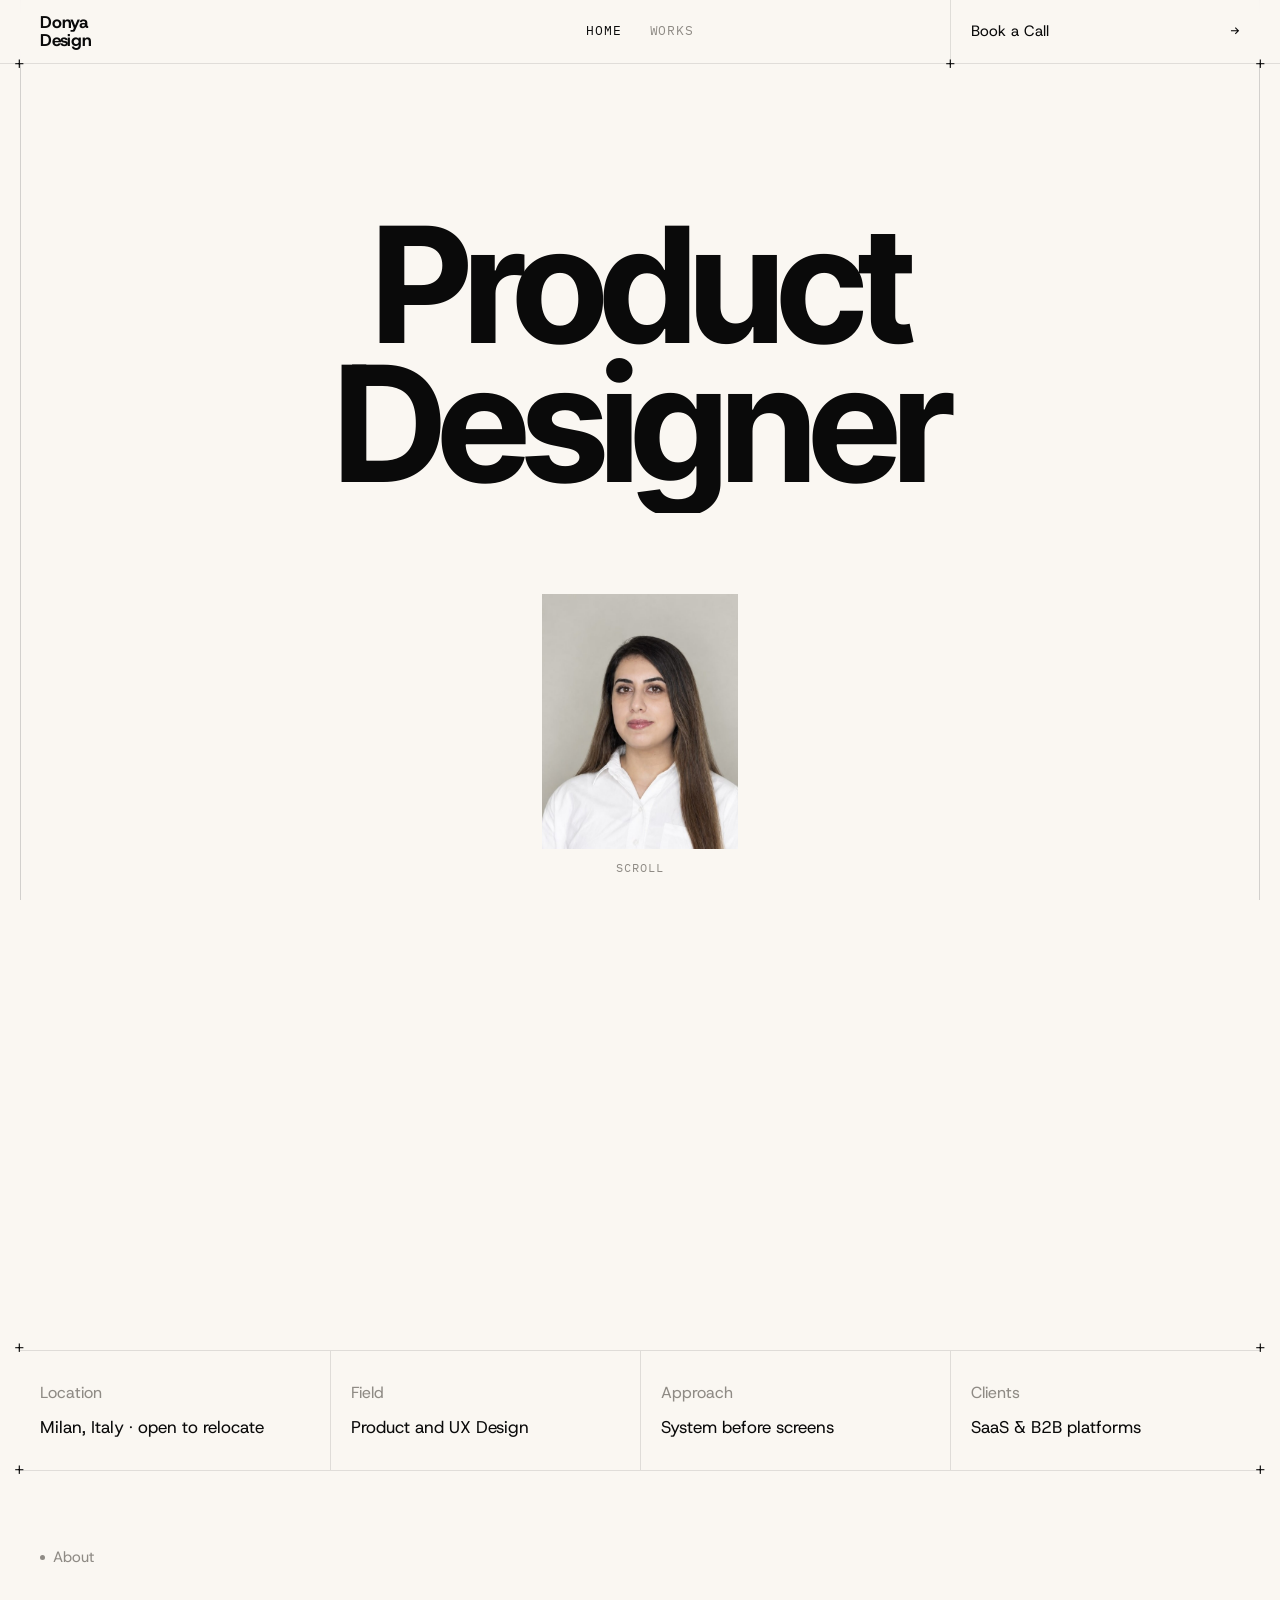
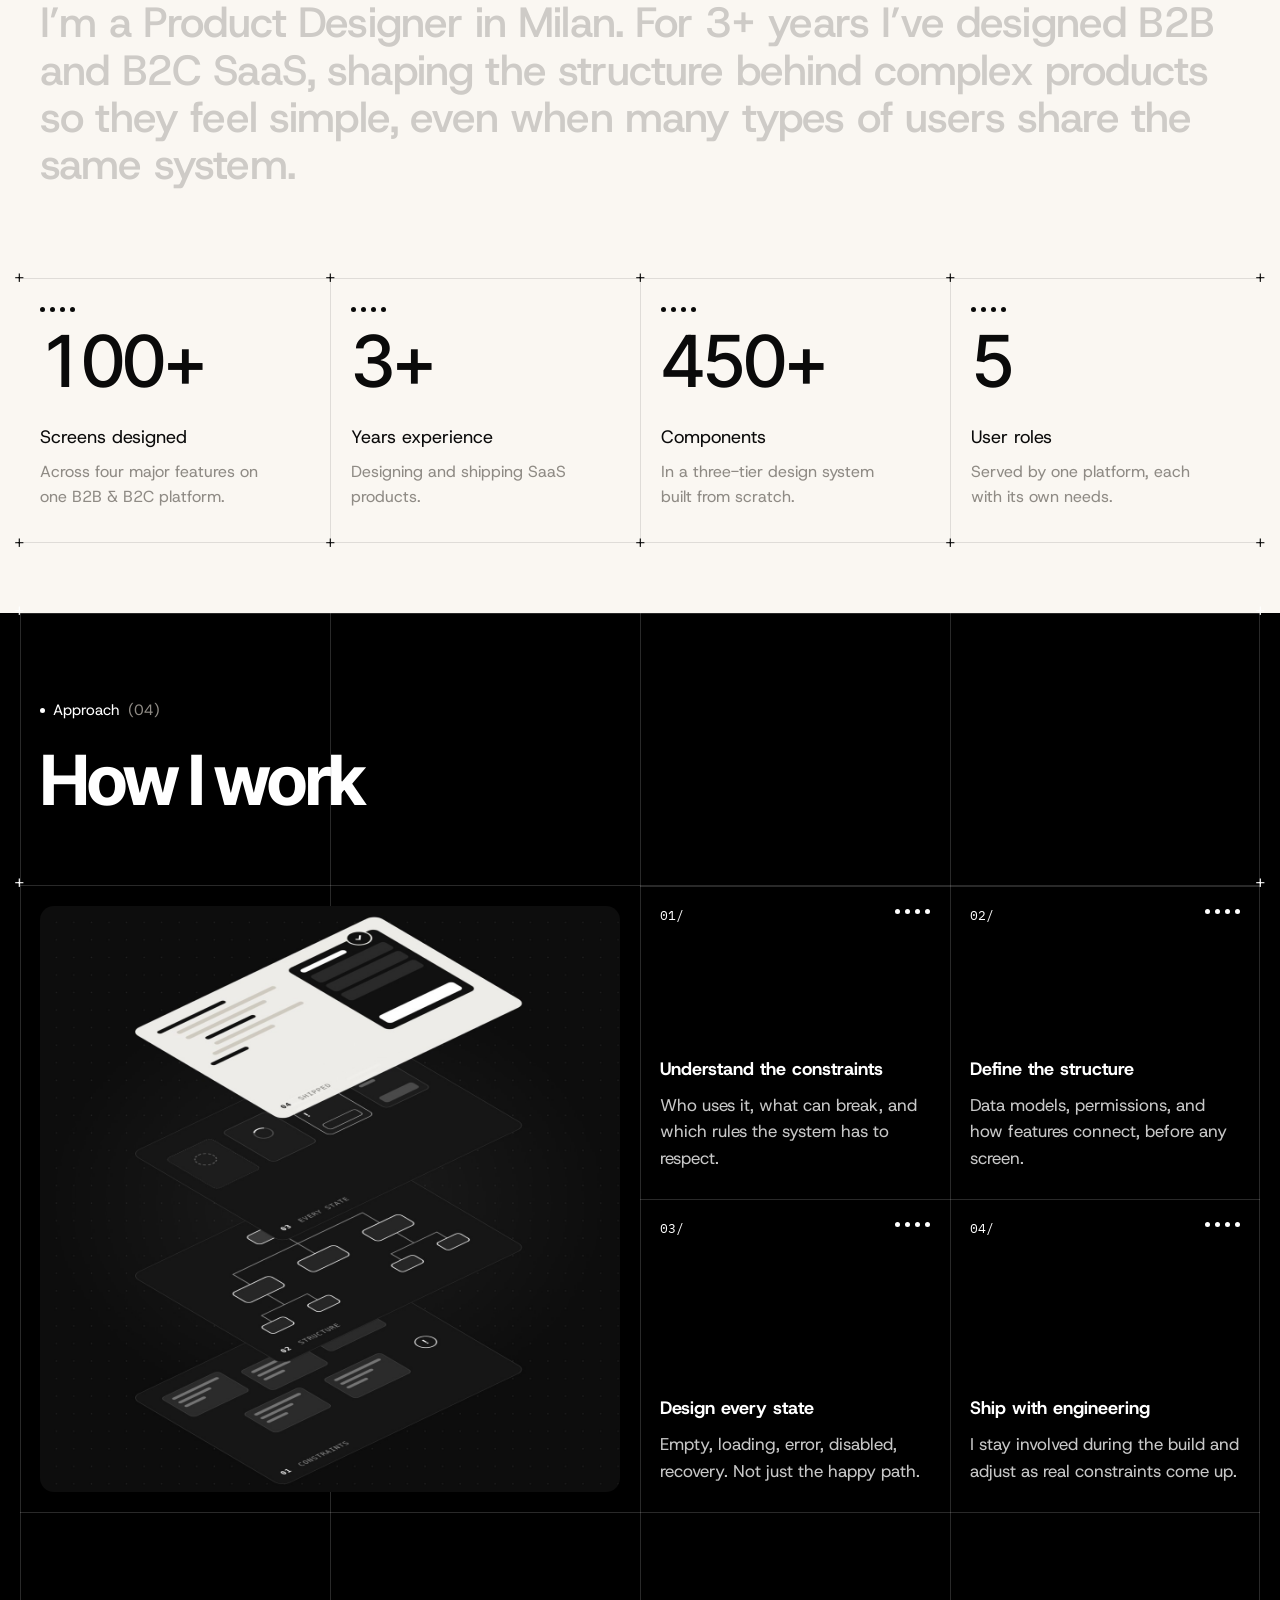
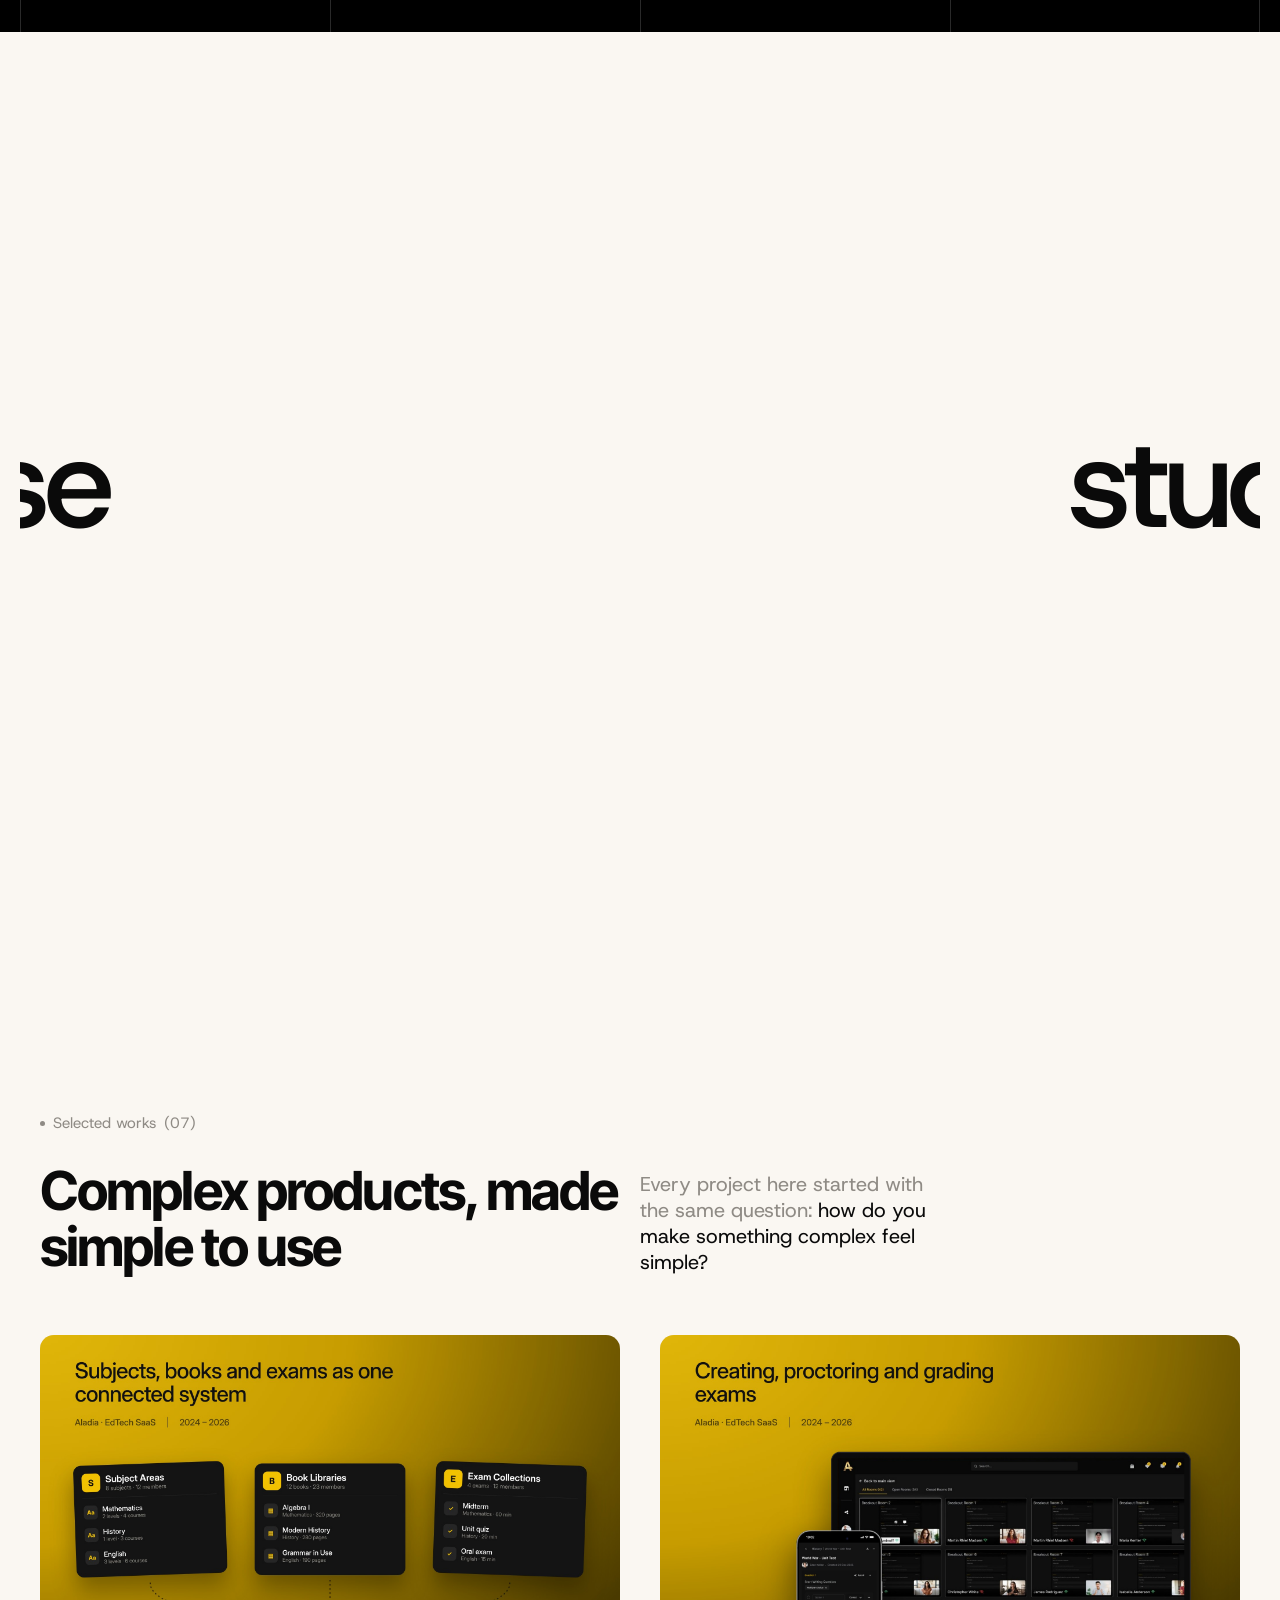
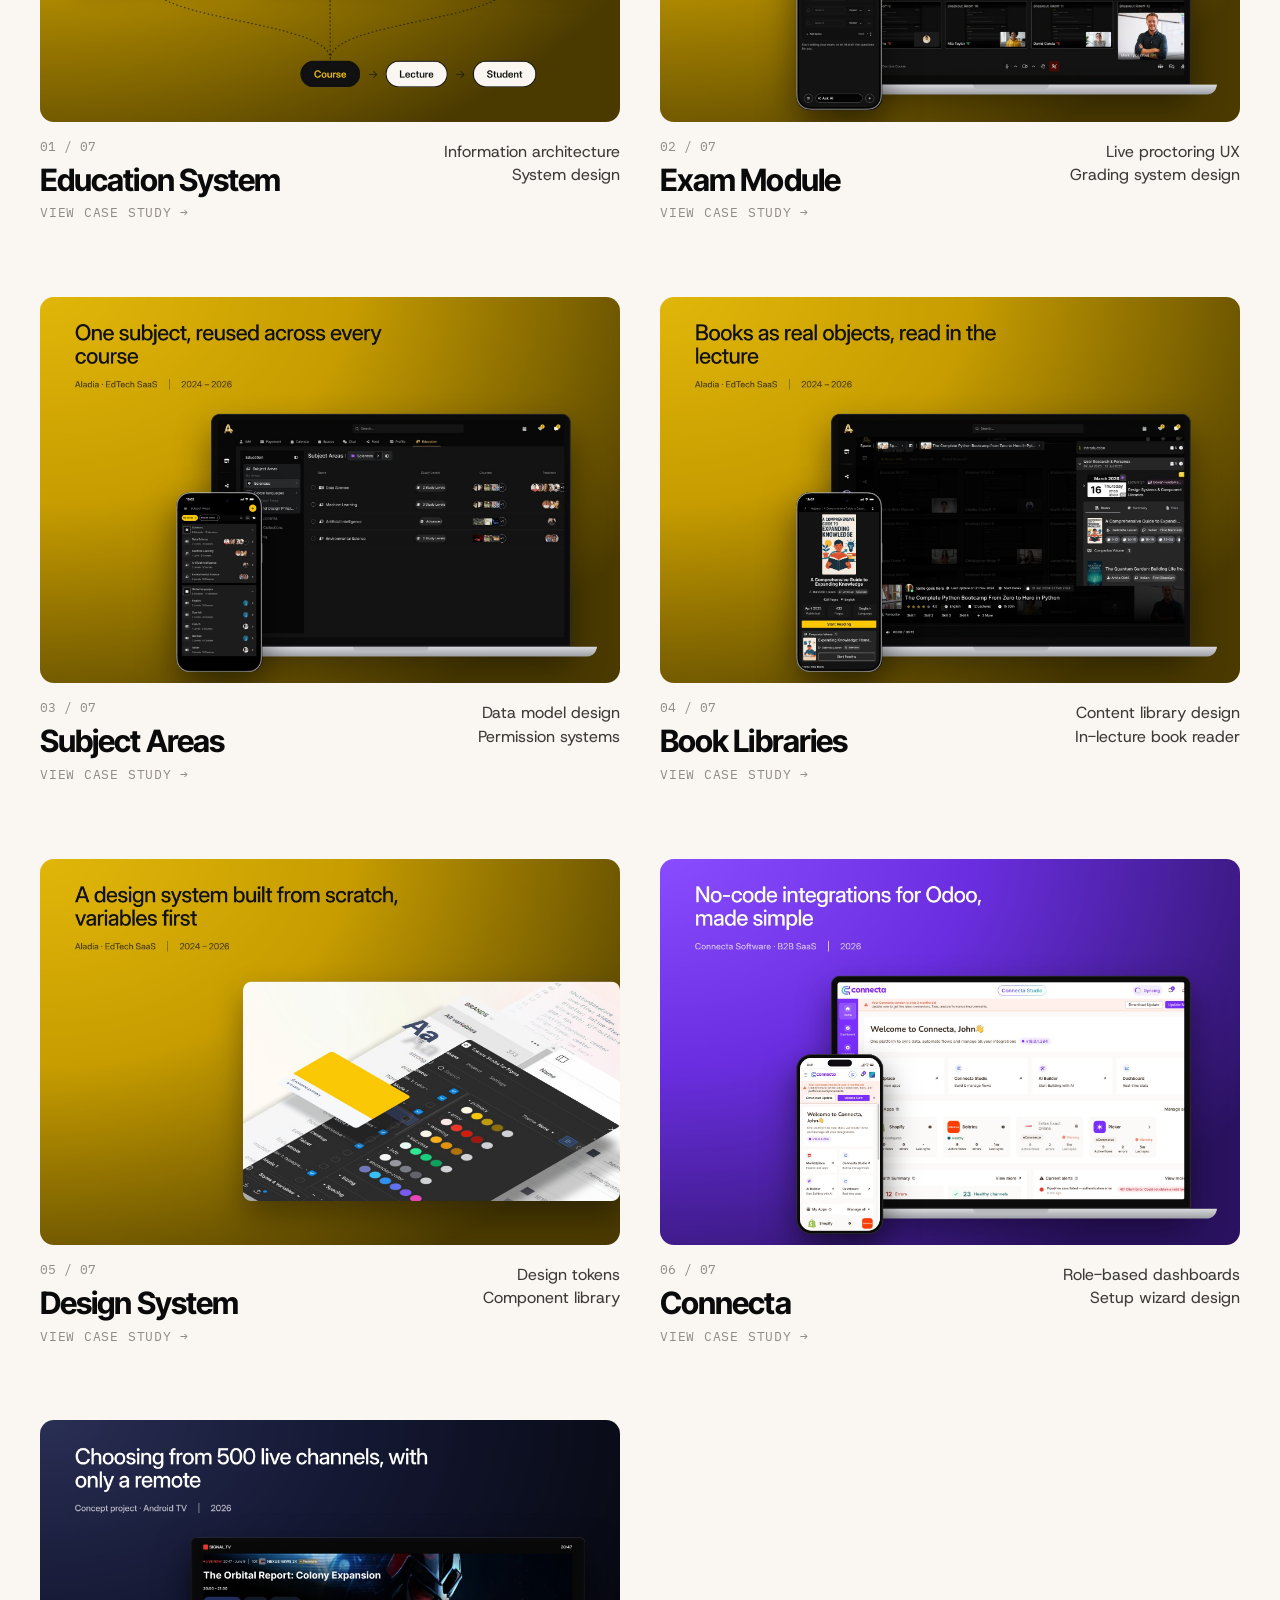
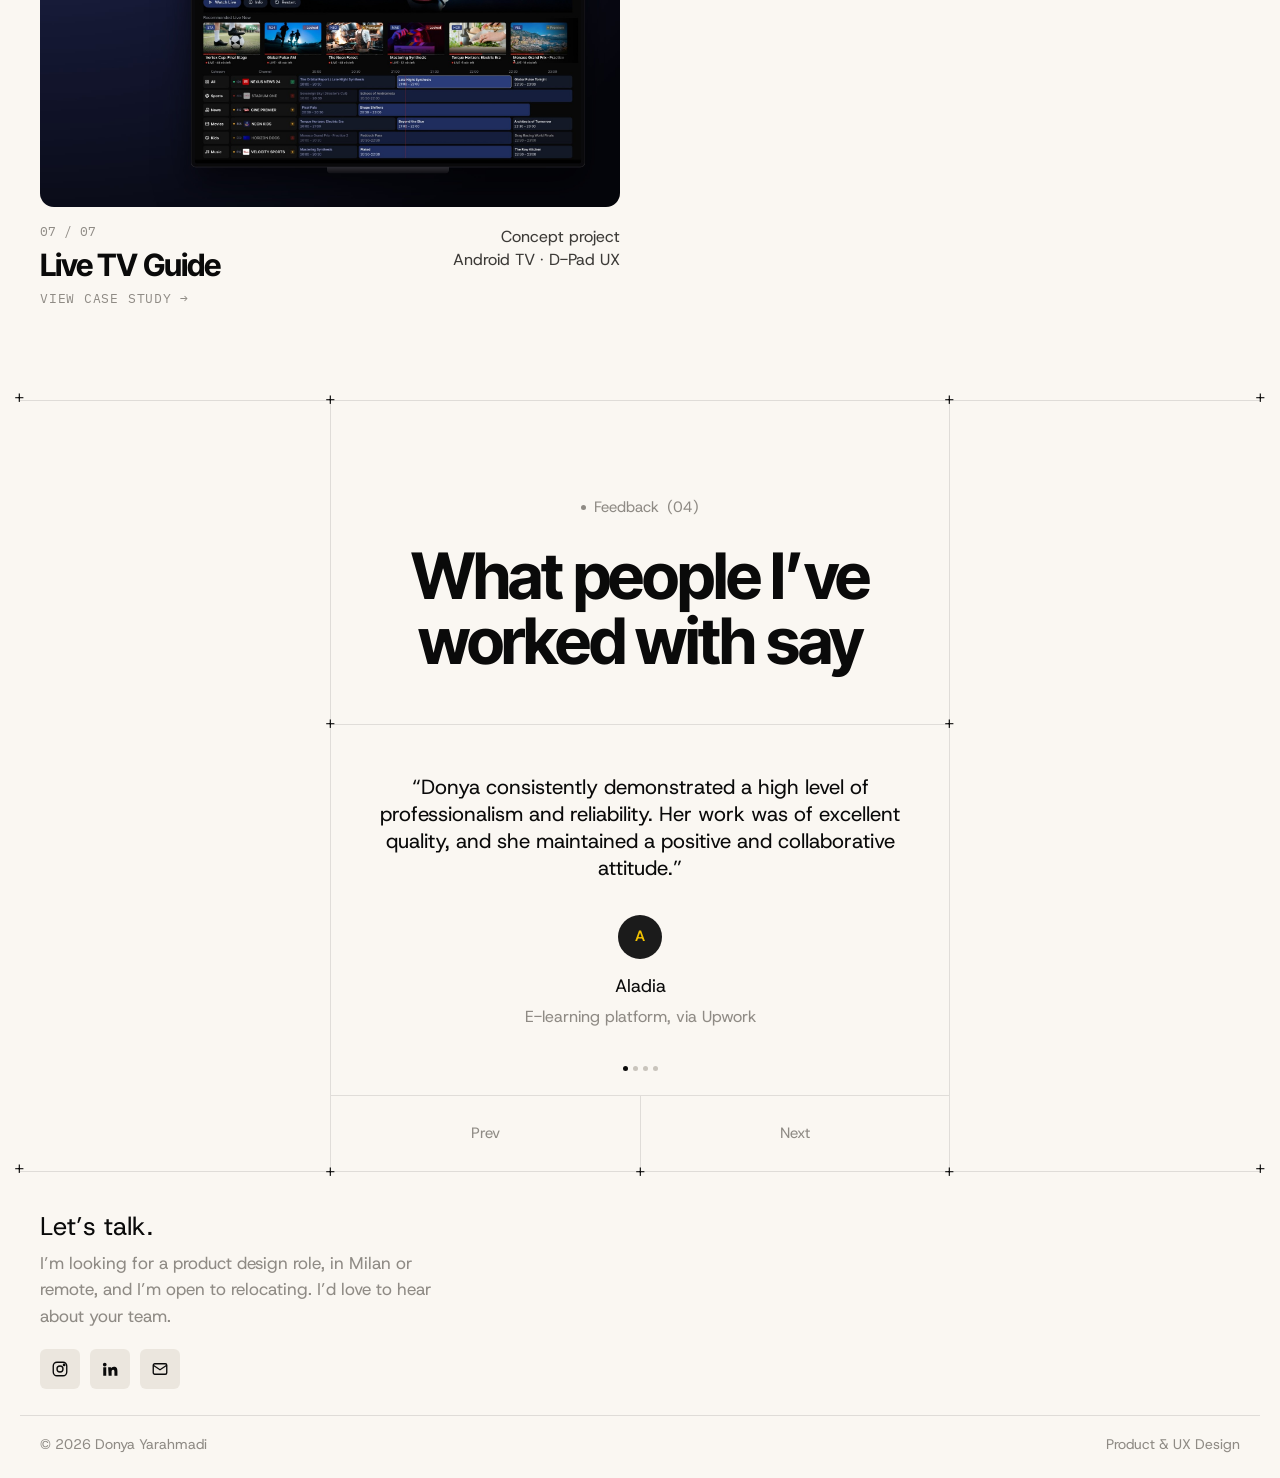
==== commit fa67b747: "Grid: outer frame lines on every page, + at line intersections, How I work illustration Co-Authored-" ====
--- a/index.html
+++ b/index.html
@@ -43,7 +43,7 @@
       <span class="eyebrow">About</span>
       <p class="about-text" data-words>I’m a Product Designer in Milan. For 3+ years I’ve designed B2B and B2C SaaS, shaping the structure behind complex products so they feel simple, even when many types of users share the same system.</p>
     </div>
-    <div class="stats"><div class="cols"><div class="stat"><div class="dots"><i></i><i></i><i></i><i></i></div><div class="stat-num" data-count="100" data-suffix="+">0+</div><h3>Screens designed</h3><p>Across four major features on one B2B &amp; B2C platform.</p></div><div class="stat"><div class="dots"><i></i><i></i><i></i><i></i></div><div class="stat-num" data-count="3" data-suffix="+">0+</div><h3>Years experience</h3><p>Designing and shipping SaaS products.</p></div><div class="stat"><div class="dots"><i></i><i></i><i></i><i></i></div><div class="stat-num" data-count="450" data-suffix="+">0+</div><h3>Components</h3><p>In a three-tier design system built from scratch.</p></div><div class="stat"><div class="dots"><i></i><i></i><i></i><i></i></div><div class="stat-num" data-count="5" data-suffix="">0</div><h3>User roles</h3><p>Served by one platform, each with its own needs.</p></div></div></div>
+    <div class="stats"><div class="cols"><div class="stat"><i class="pt"></i><i class="pt r"></i><div class="dots"><i></i><i></i><i></i><i></i></div><div class="stat-num" data-count="100" data-suffix="+">0+</div><h3>Screens designed</h3><p>Across four major features on one B2B &amp; B2C platform.</p></div><div class="stat"><i class="pt"></i><i class="pt r"></i><div class="dots"><i></i><i></i><i></i><i></i></div><div class="stat-num" data-count="3" data-suffix="+">0+</div><h3>Years experience</h3><p>Designing and shipping SaaS products.</p></div><div class="stat"><i class="pt"></i><i class="pt r"></i><div class="dots"><i></i><i></i><i></i><i></i></div><div class="stat-num" data-count="450" data-suffix="+">0+</div><h3>Components</h3><p>In a three-tier design system built from scratch.</p></div><div class="stat"><i class="pt"></i><i class="pt r"></i><div class="dots"><i></i><i></i><i></i><i></i></div><div class="stat-num" data-count="5" data-suffix="">0</div><h3>User roles</h3><p>Served by one platform, each with its own needs.</p></div></div></div>
   </div>
 
   <section class="approach dark">
@@ -53,7 +53,7 @@
       <div class="approach-head"><span class="eyebrow">Approach <span class="count">(04)</span></span><h2 class="approach-title">How I work</h2></div>
       <div class="rule"></div>
       <div class="approach-grid">
-        <div class="approach-img"><img src="img/approach.jpg" alt="Sketching a user flow on paper" loading="lazy"></div>
+        <div class="approach-img"><img src="img/approach.jpg" alt="Illustration of my process as four stacked layers: constraints, structure, every state, shipped" loading="lazy"></div>
         <div class="step"><div class="step-top"><span>01/</span><div class="dots"><i></i><i></i><i></i><i></i></div></div><div><h3>Understand the constraints</h3><p>Who uses it, what can break, and which rules the system has to respect.</p></div></div><div class="step"><div class="step-top"><span>02/</span><div class="dots"><i></i><i></i><i></i><i></i></div></div><div><h3>Define the structure</h3><p>Data models, permissions, and how features connect, before any screen.</p></div></div><div class="step"><div class="step-top"><span>03/</span><div class="dots"><i></i><i></i><i></i><i></i></div></div><div><h3>Design every state</h3><p>Empty, loading, error, disabled, recovery. Not just the happy path.</p></div></div><div class="step"><div class="step-top"><span>04/</span><div class="dots"><i></i><i></i><i></i><i></i></div></div><div><h3>Ship with engineering</h3><p>I stay involved during the build and adjust as real constraints come up.</p></div></div>
       </div>
       <div class="approach-foot"></div>
@@ -115,31 +115,31 @@
       <div class="side">
         <span class="eyebrow">Overview</span>
         <p class="reveal" data-words>Before I designed subjects, books or exams one by one, I had to solve the problem they shared: all teaching content was trapped inside courses. I designed one structure for all three, shared libraries under Education, with the same rules, linked into courses and lectures.</p>
-        <dl class="meta reveal d1"><div><dt>Role</dt><dd>Product Designer, end to end</dd></div><div><dt>Client</dt><dd>Aladia</dd></div><div><dt>Industry</dt><dd>EdTech · B2B & B2C SaaS</dd></div><div><dt>Platform</dt><dd>Web, responsive + mobile</dd></div><div><dt>Focus</dt><dd>Information architecture<br>System design</dd></div><div><dt>Outcome</dt><dd>3 libraries, 1 structure</dd></div></dl>
+        <dl class="meta reveal d1"><div><dt>Role</dt><dd>Product Designer, end to end</dd></div><div><dt>Company</dt><dd>Aladia</dd></div><div><dt>Industry</dt><dd>EdTech · B2B & B2C SaaS</dd></div><div><dt>Platform</dt><dd>Web, responsive + mobile</dd></div><div><dt>Focus</dt><dd>Information architecture<br>System design</dd></div></dl>
       </div>
     </div>
     <div class="rule"></div>
     <article class="cs-body"><div class="prose">
-<h2 class="reveal"><span class="kicker">01 — The problem</span>Everything lived inside the course</h2>
-<p>On Aladia, a course was a container for everything. Its subjects, its books and later its exams were all created inside it. That works for one course. It breaks for a school running dozens of them.</p>
+<div class="tldr reveal"><p class="tl-sum">Subjects, books and exams were each built inside courses, and copied into every new one. Before designing any of them, I designed one structure for all three: shared libraries above the course, with the same rules.</p><p class="tl-role">UI/UX designer, course domain · Aladia · 2024–2026</p><div class="tl-m"><div><b>3</b><span>libraries under one Education group, with the same structure</span></div><div><b>4</b><span>roles shared by all three, learned once</span></div><div><b>1</b><span>version of each subject, book and exam, reused everywhere</span></div></div></div>
+<div class="process reveal"><span class="kicker">How I worked</span><ol><li><span class="pn">01</span><b>Discover</b><p>Saw the same pattern three times: subjects, books and exams were all built inside courses, and copied into every new one.</p></li><li><span class="pn">02</span><b>Define</b><p>The problem wasn’t one feature. It was where content lived. It had to move above the course.</p></li><li><span class="pn">03</span><b>Structure</b><p>Designed one model for all three: a shared library, an item inside it, and links into courses and lectures.</p></li><li><span class="pn">04</span><b>Rules</b><p>Gave the three the same four roles and the same behaviour, so teachers learn the system once.</p></li><li><span class="pn">05</span><b>Design</b><p>Designed each part end to end: Subject Areas, Book Libraries and Exam Collections.</p></li><li><span class="pn">06</span><b>Connect</b><p>Linked them together, so adding a subject to a course can bring its teacher, books and exams with it.</p></li></ol></div>
+<h2 class="reveal"><span class="kicker">01 — Context and problem</span>Everything lived inside the course</h2>
+<p>On Aladia, a course was a container for everything: its subjects, its books and later its exams were all created inside it. That works for one course. It breaks for a school running dozens.</p>
 <ul>
 <li><strong>Subjects</strong> were rebuilt in every course. Mathematics in one course had nothing to do with Mathematics in the next, and a teacher with the same subject in 8 courses was invited 8 times.</li>
 <li><strong>Books</strong> were files attached to single lectures. One textbook used in 12 places meant 12 uploads, and 12 places to update.</li>
 <li><strong>Exams</strong> didn’t exist yet. Built the same way, every course would have had its own copy of the same exam.</li>
 </ul>
 <div class="callout">Three features, <b>one structural problem</b>: content that should be shared was trapped inside courses.</div>
-<h3>Who it affected</h3>
-<ul>
-<li><strong>Academic coordinators</strong>, managing 12 courses and more than 50 subjects, repeating every change course by course.</li>
-<li><strong>Teachers</strong>, keeping copies of the same book or exam up to date by hand.</li>
-<li><strong>Students</strong>, receiving a 300-page PDF and a message saying which chapter to read.</li>
-</ul>
-
-<h2 class="reveal"><span class="kicker">02 — The idea</span>Content lives once, courses point to it</h2>
+
+<h2 class="reveal"><span class="kicker">02 — My role and goal</span>Structure first, screens second</h2>
+<p>I was the UI/UX designer on the team responsible for the course domain, briefed to improve the learning flow and materials for students and teachers. I designed the overall structure first, then each part in depth: I redesigned Subjects, and designed Books and Exams from scratch. I worked closely with the project manager, the backend and frontend developers and the other designers, from requirements to handoff, and built working prototypes of my designs in code with Claude Code.</p>
+<p><strong>The goal:</strong> every piece of teaching content lives once, and every course uses it.</p>
+
+<h2 class="reveal"><span class="kicker">03 — Decision</span>Content lives once, courses point to it</h2>
 <div class="options"><div class="opt no"><span class="tag">Rejected</span><div><b>Fix each feature on its own,</b> with faster copying or bulk editing. The copies would still drift apart.</div></div><div class="opt yes"><span class="tag">Chosen</span><div><b>Lift all teaching content above the course,</b> into shared libraries. A course doesn’t own its subjects, books and exams anymore; it uses them.</div></div></div>
 <p>That gave every piece of content the same shape: a <strong>library</strong> owned by an organisation or a freelance teacher, <strong>items</strong> inside it, and <strong>links</strong> from courses and lectures that decide how each item is used there: a level, a page range, a date, a grading scale.</p>
 
-<h2 class="reveal"><span class="kicker">03 — Information architecture</span>One tree for the whole system</h2>
+<h2 class="reveal"><span class="kicker">04 — Information architecture</span>One tree for the whole system</h2>
 <p>All three libraries sit together under <strong>Education</strong>, in settings and in the navigation, and follow the same structure. This is the map I designed before any screen.</p>
 <div class="diagram ia reveal"><span class="flow-tag">INFORMATION ARCHITECTURE</span>
 <div class="ch-node root"><b>Education</b><small>one group in settings and navigation</small></div>
@@ -159,7 +159,7 @@
 </div>
 <p class="ch-note">Content lives once, above the course. Courses and lectures only point to it, and decide how it is used.</p></div>
 
-<h2 class="reveal"><span class="kicker">04 — The flow</span>How it all connects, step by step</h2>
+<h2 class="reveal"><span class="kicker">05 — The flow</span>How it all connects, step by step</h2>
 <p>The tree shows the structure. This walks through it: from the libraries in Education, into live and on-demand courses, to the student’s lectures and exams, and finally performance. Click any step, or use the arrows.</p>
 <div class="sf reveal" tabindex="0" aria-label="Interactive system flow">
 <div class="ux-head"><span class="flow-tag">SYSTEM FLOW · CLICK THROUGH</span></div>
@@ -187,23 +187,14 @@
 <div class="sf-foot"><div class="sf-steps"><div class="sf-step on" data-on="edu sa bl ec"><div class="ux-meta"><span class="ux-num">STEP 01 / 16</span><span class="ux-actor">Education</span></div><h4>One place, three libraries</h4><p>Under Education, an organisation creates a Subject Area, a Book Library and an Exam Collection. All teaching content starts here, outside any course.</p></div><div class="sf-step" data-on="sa bl ec sam blm ecm"><div class="ux-meta"><span class="ux-num">STEP 02 / 16</span><span class="ux-actor">Education</span></div><h4>Invite members</h4><p>Each library has its own members, with the same four roles everywhere: Owner, Curator, Editor and Viewer.</p></div><div class="sf-step" data-on="sa subj subj-b subj-f subj-l"><div class="ux-meta"><span class="ux-num">STEP 03 / 16</span><span class="ux-actor">Education</span></div><h4>Create a subject</h4><p>Inside a Subject Area, the subject is created once. Books, files and study levels are attached to it.</p></div><div class="sf-step" data-on="bl book book-s book-c subj"><div class="ux-meta"><span class="ux-num">STEP 04 / 16</span><span class="ux-actor">Education</span></div><h4>Create a book</h4><p>Inside a Book Library, the book is created once. It gets a subject, and companion volumes can be added to it.</p></div><div class="sf-step" data-on="ec exam exam-d"><div class="ux-meta"><span class="ux-num">STEP 05 / 16</span><span class="ux-actor">Education</span></div><h4>Create an exam template</h4><p>Inside an Exam Collection, the teacher writes the exam template in the document editor.</p></div><div class="sf-step" data-on="exam exam-ai subj book"><div class="ux-meta"><span class="ux-num">STEP 06 / 16</span><span class="ux-actor">Education</span></div><h4>Or let AI draft it</h4><p>The AI flow uses the subjects and books already on the platform to fetch the content and draft the exam. The teacher stays the author.</p></div><div class="sf-step" data-on="course live od"><div class="ux-meta"><span class="ux-num">STEP 07 / 16</span><span class="ux-actor">Course</span></div><h4>Two kinds of course</h4><p>A course is either live or on demand. Both take subjects, books and exams from the libraries in the same way.</p></div><div class="sf-step" data-on="subj course teach"><div class="ux-meta"><span class="ux-num">STEP 08 / 16</span><span class="ux-actor">Course</span></div><h4>Add a subject</h4><p>Teachers aren’t invited in the Subject Area. When the subject is added to a course, its teachers are invited to that course.</p></div><div class="sf-step" data-on="book book-s course link"><div class="ux-meta"><span class="ux-num">STEP 09 / 16</span><span class="ux-actor">Course</span></div><h4>Add a book</h4><p>If the book has a subject assigned, the subject is attached to the course along with it.</p></div><div class="sf-step" data-on="exam course link"><div class="ux-meta"><span class="ux-num">STEP 10 / 16</span><span class="ux-actor">Course</span></div><h4>Add an exam</h4><p>The same happens for exams: the exam brings its subject into the course.</p></div><div class="sf-step" data-on="course live od x-sch x-non x-oral x-non2"><div class="ux-meta"><span class="ux-num">STEP 11 / 16</span><span class="ux-actor">Course</span></div><h4>Exam types per course</h4><p>Live courses can have scheduled, non-scheduled and oral exams. On-demand courses have non-scheduled exams. All of them are added in the same way.</p></div><div class="sf-step" data-on="lecture"><div class="ux-meta"><span class="ux-num">STEP 12 / 16</span><span class="ux-actor">Student</span></div><h4>In the lecture</h4><p>The student finds the subject, its books and files already in the lecture.</p></div><div class="sf-step" data-on="x-sch room proct"><div class="ux-meta"><span class="ux-num">STEP 13 / 16</span><span class="ux-actor">Student</span></div><h4>Scheduled exam</h4><p>Scheduled exams are held in 100ms with the camera on. If proctoring is on, the session is recorded.</p></div><div class="sf-step" data-on="x-non x-non2 room proct"><div class="ux-meta"><span class="ux-num">STEP 14 / 16</span><span class="ux-actor">Student</span></div><h4>Non-scheduled exam</h4><p>The student starts it from the course. Only when proctoring is on do they join a meeting room, where the session is recorded. Without proctoring, they simply take the exam.</p></div><div class="sf-step" data-on="x-oral room"><div class="ux-meta"><span class="ux-num">STEP 15 / 16</span><span class="ux-actor">Student</span></div><h4>Oral exam</h4><p>Oral exams run inside a live session.</p></div><div class="sf-step" data-on="perf"><div class="ux-meta"><span class="ux-num">STEP 16 / 16</span><span class="ux-actor">Performance</span></div><h4>Performance</h4><p>After all of this, the performance module brings the results together for every student, course and subject.</p></div></div>
 <div class="ux-ctl"><button class="ux-prev" aria-label="Previous step">← Prev</button><span class="ux-count">1 / 16</span><button class="ux-next" aria-label="Next step">Next →</button></div></div></div>
 
-<h2 class="reveal"><span class="kicker">05 — Shared rules</span>Learn it once, use it everywhere</h2>
-<ul>
-<li><strong>The same four roles</strong> (Owner, Curator, Editor, Viewer) in every library, so permissions work the same way for subjects, books and exams.</li>
-<li><strong>Hide what your role can’t do.</strong> If someone can’t edit, the action isn’t there, instead of appearing disabled with an error.</li>
-<li><strong>One question at a time.</strong> When content is linked to a course, related things are offered, never added silently: “This subject has books. Add them too?”</li>
-<li><strong>The course decides how content is used.</strong> The exam has no date or grading scale of its own; the book has no page range. The course and lecture set them.</li>
-</ul>
-
-<h2 class="reveal"><span class="kicker">06 — The three parts</span>One by one</h2>
+<h2 class="reveal"><span class="kicker">06 — The three parts</span>Each one in depth</h2>
 <p>Each part had its own users, edge cases and decisions. These case studies go through them in detail.</p>
 <div class="parts"><a class="part reveal" href="#subjects"><img src="img/cover-subjects.jpg" alt="Subject Areas" loading="lazy"><div><span class="pn">01</span><b>Subject Areas</b><p>The decision that connected the platform: one shared subject, with its teacher, books and exams following it into every course.</p><span class="proto-cta">Read the case study →</span></div></a><a class="part reveal" href="#books"><img src="img/cover-books.jpg" alt="Book Libraries" loading="lazy"><div><span class="pn">02</span><b>Book Libraries</b><p>Books as real objects in a library, linked to lectures with a page range and opened in the built-in reader.</p><span class="proto-cta">Read the case study →</span></div></a><a class="part reveal" href="#exam"><img src="img/cover-exam.jpg" alt="Exam Module" loading="lazy"><div><span class="pn">03</span><b>Exam Module</b><p>A complete exam system, from the first question to live proctoring and a grade every course can trust.</p><span class="proto-cta">Read the case study →</span></div></a></div>
 
 <h2 class="reveal"><span class="kicker">07 — The result</span>Three tools that feel like one system</h2>
 <div class="metrics reveal"><div class="metric"><div class="num">8<span class="arrow">→</span>1</div><p>changes to replace a teacher across 8 courses</p></div><div class="metric"><div class="num">12<span class="arrow">→</span>1</div><p>copies of the same book a teacher maintains</p></div><div class="metric"><div class="num">1</div><p>version of each exam, reused across every course</p></div></div>
 <div class="learned reveal"><span class="kicker" style="color:#888">What I learned</span>
-<p class="big" data-words>The best design work on this project happened before any screen: deciding where content lives.</p>
-<p>Once subjects, books and exams shared one structure and one set of rules, each new feature was faster to design and easier for teachers to learn, because they already knew how it would behave.</p></div>
+<p class="big" data-words>The best design work on this project happened before any screen: deciding where content lives.</p></div>
 </div></article>
     <div class="next"><div class="rule"></div>
       <a href="#exam">
@@ -227,29 +218,31 @@
       <div class="side">
         <span class="eyebrow">Overview</span>
         <p class="reveal" data-words>Aladia had no exam system: no builder, no proctoring, no grading. I designed the whole thing from a blank canvas: three exam formats, AI-assisted question creation, live proctored exams, and a grading model that works across courses with completely different scoring scales.</p>
-        <dl class="meta reveal d1"><div><dt>Role</dt><dd>Product Designer, end to end</dd></div><div><dt>Client</dt><dd>Aladia</dd></div><div><dt>Industry</dt><dd>EdTech · B2B & B2C SaaS</dd></div><div><dt>Platform</dt><dd>Web, responsive + mobile</dd></div><div><dt>Focus</dt><dd>Live proctoring UX<br>Grading system design</dd></div><div><dt>Outcome</dt><dd>Exam creation 6 → 3.5 min</dd></div></dl>
+        <dl class="meta reveal d1"><div><dt>Role</dt><dd>Product Designer, end to end</dd></div><div><dt>Company</dt><dd>Aladia</dd></div><div><dt>Industry</dt><dd>EdTech · B2B & B2C SaaS</dd></div><div><dt>Platform</dt><dd>Web, responsive + mobile</dd></div><div><dt>Focus</dt><dd>Live proctoring UX<br>Grading system design</dd></div></dl>
       </div>
     </div>
     <div class="rule"></div>
     <article class="cs-body"><div class="prose">
-<div class="process reveal"><span class="kicker">How I worked</span><ol><li><span class="pn">01</span><b>Discover</b><p>Looked at why Books and Subjects had ended up copied inside every course, and at grading scales as different as 18–30 and 0–100.</p></li><li><span class="pn">02</span><b>Define</b><p>Set one rule: the exam lives outside the course. The course decides the date, the rules and the grade.</p></li><li><span class="pn">03</span><b>Ideate</b><p>Explored the three exam formats, and where AI can help write questions while the teacher stays the author.</p></li><li><span class="pn">04</span><b>Design</b><p>Designed the builder, live proctoring, monitoring and grading on the design system, for web and mobile.</p></li><li><span class="pn">05</span><b>Validate</b><p>Built Figma prototypes for every flow, and tested exam creation with Maze: 6 → 3.5 minutes.</p></li><li><span class="pn">06</span><b>Deliver</b><p>A complete exam system, from the first question to live proctoring, grading and rechecks.</p></li></ol></div>
-<h2 class="reveal"><span class="kicker">01 — The problem</span>Exams didn’t exist yet</h2>
-<p>Teachers on Aladia needed to create exams, run them with supervision and grade them, all inside the platform. None of that existed yet.</p>
-<p>And Aladia serves very different institutions. An Italian liceo grades from 18 to 30, while a corporate course grades from 0 to 100. <strong>The same system had to work for both.</strong></p>
-<h3>Who it affected</h3>
-<ul>
-<li><strong>Teachers</strong> often reuse the same exam in several courses, and may supervise <strong>forty students at once</strong> during a live exam.</li>
-<li><strong>Students</strong> take exams from home, with camera, microphone and screen monitored, where a bad WiFi connection can look like cheating.</li>
-</ul>
-<h3>How I found the problem</h3>
-<p>Most LMS platforms put exams inside courses. It’s the obvious structure, and it ships faster.</p>
-<p>But Aladia had already hit this problem twice, with Books and with Subjects. When content lived inside a course, every course ended up with its own copy. Fix a typo in one, and the others still have it. Over time, the copies stopped being the same thing at all.</p>
-<div class="callout">The hardest part wasn’t the exam itself. It was keeping <b>one exam consistent</b> across many courses, many grading rules and many students.</div>
-
-<h2 class="reveal"><span class="kicker">02 — Decision 1</span>The exam lives outside the course</h2>
-<div class="options"><div class="opt no"><span class="tag">Rejected</span><div><b>Exams inside courses, like most LMS platforms.</b> Simple and fast to build, but a teacher using the same final exam in five courses would end up with five copies to maintain.</div></div><div class="opt yes"><span class="tag">Chosen</span><div><b>Exam Collections at the profile level.</b> An exam is created once and used anywhere.</div></div></div>
-<p>Each course adds its own <strong>schedule, proctoring rules and grading scale on top</strong>, without ever touching the exam itself. The exam only knows raw points. Each course decides how those points become a grade.</p>
-<p><strong>Why it matters:</strong> the same exam can run in a course graded 18–30 and one graded 0–100 on the same afternoon. And a teacher with forty students across three courses maintains exactly one version of each exam.</p>
+<div class="tldr reveal"><p class="tl-sum">Aladia had no way to run exams. I designed the whole system, from writing questions with AI to live proctoring and grading, so one exam works across courses with completely different grading rules.</p><p class="tl-role">UI/UX designer, course domain · Aladia · 2024–2026</p><div class="tl-m"><div><b>6<span class="arrow">→</span>3.5</b><span>minutes to create an exam (Maze usability test)</span></div><div><b>1</b><span>version of each exam, reused across every course</span></div><div><b>40</b><span>students supervised by one teacher in one view</span></div></div></div>
+
+<h2 class="reveal"><span class="kicker">01 — Context</span>Schools, universities and companies on one platform</h2>
+<p>Aladia is an e-learning platform used by very different institutions. An Italian liceo grades from 18 to 30, a corporate course from 0 to 100. Teachers needed to create exams, run them with supervision and grade them, all inside the platform.</p>
+
+<h2 class="reveal"><span class="kicker">02 — The problem</span>Exams didn’t exist, and the obvious design would break</h2>
+<ul>
+<li><strong>Teachers</strong> reuse the same exam in several courses, and may supervise <strong>forty students at once</strong> in a live exam.</li>
+<li><strong>Students</strong> take exams from home, monitored, where a bad WiFi connection can look like cheating.</li>
+<li>Most platforms put exams inside courses. Aladia had already hit that with Books and Subjects: every course got its own copy, and the copies drifted apart.</li>
+</ul>
+<div class="callout">The hard part wasn’t the exam. It was keeping <b>one exam consistent</b> across many courses, grading rules and students.</div>
+
+<h2 class="reveal"><span class="kicker">03 — My role and goal</span>From the structure to the last error state</h2>
+<p>I was the UI/UX designer on the team responsible for the course domain. I designed the exam system end to end: the structure, the builder with AI, live proctoring, grading and the student side, for web and mobile, and prototyped every flow in Figma. I worked closely with the project manager, the backend and frontend developers and the other designers, from requirements to handoff, and built working prototypes of my designs in code with Claude Code.</p>
+<p><strong>The goal:</strong> write an exam once, run it anywhere, and keep the teacher in control, of the questions, the grade and every flag.</p>
+
+<h2 class="reveal"><span class="kicker">04 — Decision 1</span>The exam lives outside the course</h2>
+<p><strong>Solves:</strong> one exam turning into many drifting copies.</p>
+<div class="options"><div class="opt no"><span class="tag">Rejected</span><div><b>Exams inside courses, like most platforms.</b> Fast to build, but five courses would mean five copies to maintain.</div></div><div class="opt yes"><span class="tag">Chosen</span><div><b>Exam Collections, outside any course.</b> An exam is written once, and each course adds its own date, rules and grading scale.</div></div></div>
 <div class="diagram ia reveal"><span class="flow-tag">INFORMATION ARCHITECTURE · EXAM COLLECTIONS</span>
 <div class="ch-node root"><b>Education</b><small>one group in settings and navigation</small></div>
 <span class="ch-down">↓</span>
@@ -266,105 +259,39 @@
 <span class="ch-arrow">→</span>
 <div class="ch-node"><b>Student</b><small>sees only what’s assigned, already in the lecture</small></div>
 </div>
-<p class="ch-note">This case study covers the highlighted part: the exam is written once in a collection, with no date or grading scale. Each course that uses it adds its own. <a class="ia-link" href="#education">See the full system in Education System →</a></p></div>
+<p class="ch-note">The exam is written once in a collection, with no date or grading scale. Each course that uses it adds its own. <a class="ia-link" href="#education">See the full system in Education System →</a></p></div>
 <a class="proto reveal" href="https://www.figma.com/proto/V7itexfsk2WrTZHVXnbVie/Portflio-prototypes?node-id=3-62221&scaling=scale-down&content-scaling=fixed&page-id=0%3A1&starting-point-node-id=3%3A62221&show-proto-sidebar=1" target="_blank" rel="noopener">
   <div class="proto-thumb"><img src="img/proto-create-1.jpg" alt="Creating an exam inside a collection" loading="lazy"><span class="proto-play">▶</span></div>
   <div class="proto-body"><span class="flow-tag">FIGMA PROTOTYPE</span><h4>Creating an exam inside a collection</h4><p>Click through how a teacher opens a collection and creates an exam there, outside any course.</p><span class="proto-cta">Open the prototype ↗</span></div>
 </a>
-
-<h2 class="reveal"><span class="kicker">03 — Building the exam</span>Questions, with AI as an assistant</h2>
-<p>Teachers write exams in the Document Builder, the same block editor used for books. Each question can be one of eight types, from multiple choice and match-the-pairs to essays and file uploads, and saved questions can be reused in any exam.</p>
-<p>AI sits on each question as an <strong>Ask AI</strong> action, and a teacher can ask it to draft an exam for a subject. The teacher stays the author: AI suggests, the teacher edits and decides.</p>
-<a class="proto reveal" href="https://www.figma.com/proto/V7itexfsk2WrTZHVXnbVie/Portflio-prototypes?node-id=11-7129&scaling=scale-down&content-scaling=fixed&page-id=0%3A1&starting-point-node-id=11%3A7129&show-proto-sidebar=1" target="_blank" rel="noopener">
-  <div class="proto-thumb"><img src="img/proto-build-1.jpg" alt="Building questions in the exam builder" loading="lazy"><span class="proto-play">▶</span></div>
-  <div class="proto-body"><span class="flow-tag">FIGMA PROTOTYPE</span><h4>Building questions in the exam builder</h4><p>Click through the exam builder: adding a question, choosing its type and writing the options.</p><span class="proto-cta">Open the prototype ↗</span></div>
+<a class="proto reveal" href="https://www.figma.com/proto/V7itexfsk2WrTZHVXnbVie/Portflio-prototypes?node-id=57-96937&scaling=scale-down&content-scaling=fixed&page-id=0%3A1&starting-point-node-id=57%3A96937&show-proto-sidebar=1" target="_blank" rel="noopener">
+  <div class="proto-thumb"><img src="img/proto-exam-mobile.jpg" alt="Creating an exam, with AI on mobile" loading="lazy"><span class="proto-play">▶</span></div>
+  <div class="proto-body"><span class="flow-tag">MOBILE PROTOTYPE</span><h4>Creating an exam, with AI on mobile</h4><p>Start an exam, open Aladia AI, and generate questions from the platform’s books or write them yourself.</p><span class="proto-cta">Open the prototype ↗</span></div>
 </a>
-<a class="proto reveal" href="https://www.figma.com/proto/V7itexfsk2WrTZHVXnbVie/Portflio-prototypes?node-id=57-96937&scaling=scale-down&content-scaling=fixed&page-id=0%3A1&starting-point-node-id=57%3A96937&show-proto-sidebar=1" target="_blank" rel="noopener">
-  <div class="proto-thumb"><img src="img/proto-exam-mobile.jpg" alt="Writing questions with AI, on mobile" loading="lazy"><span class="proto-play">▶</span></div>
-  <div class="proto-body"><span class="flow-tag">MOBILE PROTOTYPE</span><h4>Writing questions with AI, on mobile</h4><p>Click through the exam builder on a phone: start an exam, open Aladia AI, and generate questions from the platform’s books or create them yourself.</p><span class="proto-cta">Open the prototype ↗</span></div>
-</a>
-
-<h2 class="reveal"><span class="kicker">04 — Decision 2</span>The course decides the grade, not the exam</h2>
-<p>Every institution grades differently. An Italian liceo grades from 18 to 30, a school might use A+ to F, and a corporate course may only need pass or fail. And because exams live outside courses, the same exam can appear in all of them.</p>
-<div class="options"><div class="opt no"><span class="tag">Rejected</span><div><b>Save the grading scale inside the exam.</b> Every institution would need its own copy, which is the exact problem Decision 1 solved.</div></div><div class="opt no"><span class="tag">Rejected</span><div><b>One fixed scale for the whole platform.</b> Simple, but wrong for most institutions.</div></div><div class="opt yes"><span class="tag">Chosen</span><div><b>The exam stays neutral and only knows raw points.</b> Each course decides how points become a grade.</div></div></div>
-<p><strong>What I designed:</strong> three settings inside each course.</p>
-<ul>
-<li><strong>Grading scale:</strong> the course sets its maximum score (30, 10, 100…) and pass percentage, and exam points scale automatically. Advanced grading adds custom levels like A+ to F.</li>
-<li><strong>Weights per exam type:</strong> a Final can count far more than a Quiz.</li>
-<li><strong>Which attempt counts:</strong> Highest by default, because it rewards improvement without punishing a student for trying again. A stricter course can choose Latest or Average.</li>
-</ul>
-<p><strong>Why it works:</strong> none of these settings touch the exam. Changing a course’s scale rescales every exam in it instantly, without editing a single question.</p>
-<a class="proto reveal" href="https://www.figma.com/proto/V7itexfsk2WrTZHVXnbVie/Portflio-prototypes?node-id=24-27782&scaling=min-zoom&content-scaling=fixed&page-id=0%3A1&starting-point-node-id=24%3A27782&show-proto-sidebar=1" target="_blank" rel="noopener">
-  <div class="proto-thumb"><img src="img/proto-live-1.jpg" alt="Adding an exam to a live course" loading="lazy"><span class="proto-play">▶</span></div>
-  <div class="proto-body"><span class="flow-tag">FIGMA PROTOTYPE</span><h4>Adding an exam to a live course</h4><p>Click through how a teacher takes an exam from a collection and adds it to a running course, where the course sets its date and rules.</p><span class="proto-cta">Open the prototype ↗</span></div>
-</a>
-<div class="figs "><figure class="reveal"><div class="ph"><img src="img/exam-07.jpg" alt="Course content" loading="lazy"></div><figcaption><b>Course content.</b> Exams sit in the course calendar next to lectures and schedule changes.</figcaption></figure><figure class="reveal"><div class="ph"><img src="img/exam-08.jpg" alt="Exam details inside a lecture" loading="lazy"></div><figcaption><b>Exam details inside a lecture.</b> Proctoring and eligibility are switched on per course.</figcaption></figure><figure class="reveal"><div class="ph"><img src="img/exam-09.jpg" alt="Scheduling an exam in a course" loading="lazy"></div><figcaption><b>Scheduling an exam in a course.</b> The course adds date, time and proctoring on top of the shared exam.</figcaption></figure><figure class="reveal"><div class="ph"><img src="img/exam-10.jpg" alt="Course grading settings" loading="lazy"></div><figcaption><b>Course grading settings.</b> Which attempt counts, the course’s scale and pass mark, and weights per exam type.</figcaption></figure></div>
-
-<h2 class="reveal"><span class="kicker">05 — Decision 3</span>Supervising 40 students without watching 40 screens</h2>
-<p>On exam day, one teacher may supervise forty students at once, each at home with a camera and a shared screen. Nobody can watch forty video feeds continuously.</p>
-<div class="options"><div class="opt no"><span class="tag">Rejected</span><div><b>One shared room for everyone.</b> Students could see or hear each other, and the teacher would get one long recording to scroll through.</div></div><div class="opt no"><span class="tag">Rejected</span><div><b>A simple list of student names.</b> The teacher would have to click into each student to check on them.</div></div><div class="opt yes"><span class="tag">Chosen</span><div><b>One breakout room per student, shown in a grid,</b> with the rooms that need attention highlighted.</div></div></div>
-<ul>
-<li>The rooms are <strong>created automatically</strong> from the participant list, so the teacher sets up nothing on the day.</li>
-<li><strong>Monitor Exam</strong> shows one room per student: webcam and exam screen side by side.</li>
-<li>Rooms are sorted into tabs: <strong>Open, Closed</strong> (students who submit move out of the way automatically) and <strong>Proctoring alerts</strong>.</li>
-<li>A room <strong>lights up</strong> the moment something needs attention, like a raised hand or a flag.</li>
-</ul>
-<div class="callout">A teacher can’t scan forty rooms, but they can react to the <b>two or three that light up</b>. And each student’s session is recorded separately, so every attempt has its own file.</div>
+
+<h2 class="reveal"><span class="kicker">05 — Decision 2</span>The course decides the grade, not the exam</h2>
+<p><strong>Solves:</strong> the same exam running in courses graded 18–30, A+ to F or pass/fail.</p>
+<div class="options"><div class="opt no"><span class="tag">Rejected</span><div><b>Save the grading scale inside the exam.</b> Every institution would need its own copy again.</div></div><div class="opt yes"><span class="tag">Chosen</span><div><b>The exam only knows raw points.</b> Each course sets its scale, pass mark, weights and which attempt counts.</div></div></div>
+<div class="figs "><figure class="reveal"><div class="ph"><img src="img/exam-09.jpg" alt="Scheduling in a course. The course adds date, time and proctoring on top of the shared exam." loading="lazy"></div><figcaption><b>Scheduling in a course.</b> The course adds date, time and proctoring on top of the shared exam.</figcaption></figure><figure class="reveal"><div class="ph"><img src="img/exam-10.jpg" alt="Course grading. Change the scale once and every exam in the course rescales, without editing a question." loading="lazy"></div><figcaption><b>Course grading.</b> Change the scale once and every exam in the course rescales, without editing a question.</figcaption></figure></div>
+
+<h2 class="reveal"><span class="kicker">06 — Decision 3</span>Supervising 40 students without watching 40 screens</h2>
+<p><strong>Solves:</strong> one teacher, forty students at home, and no way to watch forty feeds.</p>
+<div class="options"><div class="opt no"><span class="tag">Rejected</span><div><b>One shared room for everyone.</b> Students would see each other, and the teacher would get one long recording.</div></div><div class="opt yes"><span class="tag">Chosen</span><div><b>One breakout room per student, in one grid,</b> created automatically, with rooms that need attention lighting up.</div></div></div>
+<div class="figs "><figure class="reveal"><div class="ph"><img src="img/exam-13.jpg" alt="Monitor Exam. A teacher can’t scan forty rooms, but can react to the two or three that light up." loading="lazy"></div><figcaption><b>Monitor Exam.</b> A teacher can’t scan forty rooms, but can react to the two or three that light up.</figcaption></figure><figure class="reveal"><div class="ph"><img src="img/exam-17.jpg" alt="Grading with AI. AI suggests a score for open answers; the teacher accepts or changes it." loading="lazy"></div><figcaption><b>Grading with AI.</b> AI suggests a score for open answers; the teacher accepts or changes it.</figcaption></figure></div>
+<p><strong>The system flags, the human decides.</strong> A lost camera, a WiFi drop or leaving fullscreen each gets its own calm message, and is logged for the teacher. Nothing ends an exam automatically.</p>
+
+<h2 class="reveal"><span class="kicker">07 — The result</span>A complete exam system, designed from nothing</h2>
+<div class="metrics reveal"><div class="metric"><div class="num">6<span class="arrow">→</span>3.5</div><p>minutes to create an exam</p><small>Maze usability test</small></div><div class="metric"><div class="num">1</div><p>version of each exam, reused across every course</p></div><div class="metric"><div class="num">40</div><p>students supervised by one teacher in one view</p></div></div>
 <a class="proto reveal" href="https://www.figma.com/proto/V7itexfsk2WrTZHVXnbVie/Portflio-prototypes?node-id=34-206021&scaling=scale-down&content-scaling=fixed&page-id=0%3A1&starting-point-node-id=34%3A206172&show-proto-sidebar=1" target="_blank" rel="noopener">
   <div class="proto-thumb"><img src="img/proto-proctor-1.jpg" alt="A live written exam, proctored and monitored" loading="lazy"><span class="proto-play">▶</span></div>
-  <div class="proto-body"><span class="flow-tag">FIGMA PROTOTYPE</span><h4>A live written exam, proctored and monitored</h4><p>Click through a written exam during a live session: the teacher starts it, students move into their own rooms, and the teacher monitors every room with proctoring on.</p><span class="proto-cta">Open the prototype ↗</span></div>
-</a>
-<div class="figs "><figure class="reveal"><div class="ph"><img src="img/exam-11.jpg" alt="Live session" loading="lazy"></div><figcaption><b>Live session.</b> The teacher starts the exam and creates breakout rooms in one step.</figcaption></figure><figure class="reveal"><div class="ph"><img src="img/exam-13.jpg" alt="Monitor Exam" loading="lazy"></div><figcaption><b>Monitor Exam.</b> Every room in one grid, with tabs for open and closed rooms.</figcaption></figure></div>
-<h3>Small decisions that remove work</h3>
-<ul>
-<li>If the exam is longer than its calendar slot, the end time <strong>extends automatically</strong>, instead of cutting the student’s time or showing an error.</li>
-<li>The entry window (how long students have to start) <strong>grows with the exam’s length</strong>, so the teacher never has to set it.</li>
-<li>When grading, <strong>AI suggests a score</strong> for open questions, and the teacher accepts or changes it.</li>
-</ul>
-<div class="figs "><figure class="reveal"><div class="ph"><img src="img/exam-17.jpg" alt="Grading with AI" loading="lazy"></div><figcaption><b>Grading with AI.</b> AI evaluates open answers; the teacher sets the point or accepts the AI score.</figcaption></figure><figure class="reveal"><div class="ph"><img src="img/exam-15.jpg" alt="Exam overview" loading="lazy"></div><figcaption><b>Exam overview.</b> Average score, pass rate and each student’s status, including regrade requests.</figcaption></figure></div>
-
-<h2 class="reveal"><span class="kicker">06 — Decision 4</span>The system flags, the human decides</h2>
-<p>Students take exams from home, with camera, microphone and screen monitored. In that situation, <strong>a technical problem can look like cheating</strong>. A student whose WiFi drops shouldn’t be treated as suspicious.</p>
-<div class="options"><div class="opt no"><span class="tag">Rejected</span><div><b>End the exam automatically when a violation is detected.</b> Too harsh, and often wrong.</div></div><div class="opt no"><span class="tag">Rejected</span><div><b>Show one generic error message.</b> Confusing for the student, and it reads as suspicious behaviour.</div></div><div class="opt yes"><span class="tag">Chosen</span><div><b>Flag and notify, never end.</b> The student is told in the moment, the incident is logged, and the teacher decides.</div></div></div>
-<p><strong>What I designed:</strong> a specific, calm state for each failure.</p>
-<ul>
-<li>Camera or microphone disconnected → prompt to reconnect</li>
-<li>WiFi drops → the exam pauses and shows that it’s reconnecting</li>
-<li>Leaving fullscreen (Esc or F11) → prompt to return to the exam</li>
-</ul>
-<p>Naming exactly what happened <strong>protects the student as much as it protects the exam</strong>. The same thinking runs through the whole student experience:</p>
-<ul>
-<li><strong>Scoped rechecks:</strong> students select the specific questions they want reviewed and explain why, so a recheck doesn’t become a second full grading.</li>
-<li><strong>Controlled chat:</strong> students can reach the teacher mid-exam, but only for clarification and support.</li>
-<li><strong>Oral exams</strong> got their own one-to-one flow, instead of a video call attached to a written exam.</li>
-</ul>
-<a class="proto reveal" href="https://www.figma.com/proto/V7itexfsk2WrTZHVXnbVie/Portflio-prototypes?node-id=38-91563&scaling=scale-down&content-scaling=fixed&page-id=0%3A1&starting-point-node-id=38%3A91563&show-proto-sidebar=1" target="_blank" rel="noopener">
-  <div class="proto-thumb"><img src="img/proto-oral-1.jpg" alt="An oral exam, one to one" loading="lazy"><span class="proto-play">▶</span></div>
-  <div class="proto-body"><span class="flow-tag">FIGMA PROTOTYPE</span><h4>An oral exam, one to one</h4><p>Click through an oral exam: the teacher opens the exam from the calendar, joins the session and creates breakout rooms to examine students one by one.</p><span class="proto-cta">Open the prototype ↗</span></div>
-</a>
-<a class="proto reveal" href="https://www.figma.com/proto/V7itexfsk2WrTZHVXnbVie/Portflio-prototypes?node-id=44-100515&scaling=scale-down&content-scaling=fixed&page-id=0%3A1&starting-point-node-id=44%3A100515&show-proto-sidebar=1" target="_blank" rel="noopener">
-  <div class="proto-thumb"><img src="img/proto-student-ondemand.jpg" alt="Student: taking an on-demand exam" loading="lazy"><span class="proto-play">▶</span></div>
-  <div class="proto-body"><span class="flow-tag">FIGMA PROTOTYPE</span><h4>Student: taking an on-demand exam</h4><p>Click through how a student starts an on-demand exam from the course, answers the questions and submits.</p><span class="proto-cta">Open the prototype ↗</span></div>
+  <div class="proto-body"><span class="flow-tag">FIGMA PROTOTYPE</span><h4>A live written exam, proctored and monitored</h4><p>The teacher starts the exam, students move into their own rooms, and every room is monitored.</p><span class="proto-cta">Open the prototype ↗</span></div>
 </a>
 <a class="proto reveal" href="https://www.figma.com/proto/V7itexfsk2WrTZHVXnbVie/Portflio-prototypes?node-id=44-101499&scaling=scale-down&content-scaling=fixed&page-id=0%3A1&starting-point-node-id=44%3A101499&show-proto-sidebar=1" target="_blank" rel="noopener">
   <div class="proto-thumb"><img src="img/proto-student-scheduled.jpg" alt="Student: joining a scheduled exam" loading="lazy"><span class="proto-play">▶</span></div>
-  <div class="proto-body"><span class="flow-tag">FIGMA PROTOTYPE</span><h4>Student: joining a scheduled exam</h4><p>Click through how a student joins a scheduled exam at its set time, takes it and submits.</p><span class="proto-cta">Open the prototype ↗</span></div>
+  <div class="proto-body"><span class="flow-tag">FIGMA PROTOTYPE</span><h4>Student: joining a scheduled exam</h4><p>How a student joins a scheduled exam at its set time, takes it and submits.</p><span class="proto-cta">Open the prototype ↗</span></div>
 </a>
-
-<h2 class="reveal"><span class="kicker">07 — Performance</span>One number teachers can trust</h2>
-<p>A teacher with several courses may have <strong>a hundred students or more</strong>. Exam results alone don’t show who needs help, and neither does attendance. A student can attend every class and fail every exam; another can skip classes and still score well, until the material gets harder.</p>
-<p><strong>What I designed:</strong> Performance, one number that combines both signals: <strong>Attendance 30% + Exams 70%</strong>.</p>
-<div class="options"><div class="opt no"><span class="tag">Rejected</span><div><b>Let each course set its own formula, like grading.</b> A “75” in one course would mean something different from a “75” in another, and nobody could compare.</div></div><div class="opt yes"><span class="tag">Chosen</span><div><b>One fixed formula everywhere,</b> so the number always means the same thing.</div></div></div>
-<p>Exams carry the larger share on purpose: attendance shows engagement, exams show what a student can actually do, and engagement shouldn’t outweigh competence.</p>
-<div class="figs "><figure class="reveal"><div class="ph"><img src="img/exam-24.jpg" alt="Registry" loading="lazy"></div><figcaption><b>Registry.</b> Attendance, score and performance for every student, with the trend over chapters.</figcaption></figure><figure class="reveal"><div class="ph"><img src="img/exam-25.jpg" alt="Subjects radar" loading="lazy"></div><figcaption><b>Subjects radar.</b> One student compared with the class average across subjects.</figcaption></figure></div>
-
-<h2 class="reveal"><span class="kicker">08 — The result</span>A complete exam system, designed from nothing</h2>
-<div class="research reveal"><span class="flow-tag">USABILITY TESTING</span><p class="rm">Unmoderated Maze tests on the Aladia platform · 50 participants across 4 flows</p><table><thead><tr><th>Measure</th><th>Before</th><th>After</th></tr></thead><tbody><tr><td>Time to create an exam</td><td>6 min</td><td class="after">3.5 min</td></tr></tbody></table></div>
-<div class="metrics reveal"><div class="metric"><div class="num">6<span class="arrow">→</span>3.5</div><p>minutes to create an exam</p><small>Maze usability test</small></div><div class="metric"><div class="num">1</div><p>version of each exam, reused across every course</p></div><div class="metric"><div class="num">40</div><p>students supervised by one teacher in one view</p></div></div>
-<p>A complete exam system, from creation to live proctoring, grading and rechecks, and the most structurally complex part of the platform.</p>
 <div class="learned reveal"><span class="kicker" style="color:#888">What I learned</span>
-<p class="big" data-words>It all traces back to one early decision: keeping the exam separate from the course.</p>
-<p>That’s what lets the same exam run under completely different grading rules, and what keeps performance comparable everywhere. Almost every detail exists because a simpler version broke down against a real edge case during design. The happy path was never the hard part.</p></div>
+<p class="big" data-words>It all traces back to one early decision: keeping the exam separate from the course.</p></div>
 </div></article>
     <div class="next"><div class="rule"></div>
       <a href="#subjects">
@@ -388,50 +315,27 @@
       <div class="side">
         <span class="eyebrow">Overview</span>
         <p class="reveal" data-words>Subjects on Aladia were rebuilt inside every course, and teachers had to be invited to each course by hand. I moved subjects into one shared Subject Area, so a subject is created once and reused everywhere, and its teacher, books and exams follow it into every course automatically.</p>
-        <dl class="meta reveal d1"><div><dt>Role</dt><dd>Product Designer, end to end</dd></div><div><dt>Client</dt><dd>Aladia</dd></div><div><dt>Industry</dt><dd>EdTech · B2B & B2C SaaS</dd></div><div><dt>Platform</dt><dd>Web, responsive + mobile</dd></div><div><dt>Focus</dt><dd>Data model design<br>Permission systems</dd></div><div><dt>Outcome</dt><dd>Teacher changes 8 → 1</dd></div></dl>
+        <dl class="meta reveal d1"><div><dt>Role</dt><dd>Product Designer, end to end</dd></div><div><dt>Company</dt><dd>Aladia</dd></div><div><dt>Industry</dt><dd>EdTech · B2B & B2C SaaS</dd></div><div><dt>Platform</dt><dd>Web, responsive + mobile</dd></div><div><dt>Focus</dt><dd>Data model design<br>Permission systems</dd></div></dl>
       </div>
     </div>
     <div class="rule"></div>
     <article class="cs-body"><div class="prose">
-<div class="process reveal"><span class="kicker">How I worked</span><ol><li><span class="pn">01</span><b>Discover</b><p>Mapped the full workflow, from subject to teacher to book to exam to course, and the coordinator’s repeated work.</p></li><li><span class="pn">02</span><b>Define</b><p>A subject isn’t a course-level idea. It should live above the course, and every course should use it.</p></li><li><span class="pn">03</span><b>Ideate</b><p>Compared faster copying with one shared Subject Area per organisation, and chose the shared area.</p></li><li><span class="pn">04</span><b>Design</b><p>Subject areas, automatic teacher invitations, one question at a time for books and exams, and one Education tab.</p></li><li><span class="pn">05</span><b>Validate</b><p>Walked the model through real edge cases: late assignment, a teacher on leave, inviting to every course.</p></li><li><span class="pn">06</span><b>Deliver</b><p>Replacing a teacher across 8 courses went from 8 changes to 1.</p></li></ol></div>
-<h2 class="reveal"><span class="kicker">01 — The problem</span>Built once, rebuilt everywhere</h2>
-<p>Subjects lived inside courses. Every new course meant creating Mathematics, Italian and History again from scratch, and the Mathematics in one course had nothing to do with the Mathematics in the next. Books and exams couldn’t be linked to a subject at all.</p>
-<p>Teachers were stuck in the same pattern. They could only be assigned to a subject inside a single course, so a teacher with Mathematics in eight courses had to be invited eight separate times. Once inside, they faced a calendar showing every lecture of a year-long course, while they taught roughly one lesson a week. <strong>Finding their own lectures was hard.</strong></p>
-<h3>Who it affected</h3>
-<p>The person who felt this most was the <strong>academic coordinator</strong>, managing 12 courses and more than 50 subjects. Every change had to be repeated course by course. When a teacher went on leave, replacing them meant redoing the same work in every course they taught.</p>
-<div class="quote">“I have Mathematics in 8 different courses. When a teacher goes on leave and I need to replace him everywhere, I have to do it 8 times.”<cite>Academic coordinator</cite></div>
-<h3>The insight</h3>
-<p>A subject isn’t a course-level idea. Mathematics is Mathematics wherever it’s taught. The teacher is the same person, and the books and exams are the same resources.</p>
-<div class="callout">So the subject should <b>live above the course</b>, and every course should simply use it.</div>
-<div class="figs one"><figure class="reveal"><div class="ph"><img src="img/subjects-03.jpg" alt="One area, many subjects" loading="lazy"></div><figcaption><b>One area, many subjects.</b> Members and subjects are managed in one place.</figcaption></figure></div>
-
-<h2 class="reveal"><span class="kicker">02 — Decision 1</span>Move subjects out of courses</h2>
-<div class="options"><div class="opt no"><span class="tag">Rejected</span><div><b>Keep subjects inside courses, and make copying them faster.</b> Every copy would still drift apart, and the coordinator’s problem would stay.</div></div><div class="opt yes"><span class="tag">Chosen</span><div><b>One shared Subject Area for each organisation or freelance teacher.</b> Create a subject once, assign its teacher, link books and exams, then add it to any course, and everything comes with it.</div></div></div>
-<p><strong>Creating a subject is deliberately light:</strong> a title, a teacher, an icon and a colour. Subjects can also be organised by <strong>study level</strong>, like Mathematics for the first two years of a Liceo Scientifico, which matches how Italian schools actually teach.</p>
-<p><strong>One permission model everywhere:</strong> Subject Areas use the same four roles as Book Libraries and Exam Collections (Owner, Curator, Editor, Viewer), so teachers learn it once. If someone can’t do something because of their role, the action simply isn’t there, instead of appearing disabled with an error.</p>
-<div class="figs "><figure class="reveal"><div class="ph"><img src="img/subjects-04.jpg" alt="Subject list" loading="lazy"></div><figcaption><b>Subject list.</b> Study levels, the courses using each subject and its teachers at a glance.</figcaption></figure><figure class="reveal"><div class="ph"><img src="img/subjects-05.jpg" alt="Creating a subject" loading="lazy"></div><figcaption><b>Creating a subject.</b> Title, colour, study levels, books and the teachers assigned.</figcaption></figure><figure class="reveal"><div class="ph"><img src="img/subjects-06.jpg" alt="Safe deletion" loading="lazy"></div><figcaption><b>Safe deletion.</b> Before a subject is removed, the courses that use it are listed.</figcaption></figure><figure class="reveal"><div class="ph"><img src="img/subjects-08.jpg" alt="Adding to a course" loading="lazy"></div><figcaption><b>Adding to a course.</b> Teachers pick subjects from the shared areas, with a level for each.</figcaption></figure></div>
-<div class="figs one"><figure class="reveal"><div class="ph"><img src="img/subjects-mobile.jpg" alt="Subjects on mobile" loading="lazy"></div><figcaption><b>Subjects on mobile.</b> Subject Areas as a list or as cards, and editing a subject: colour, books, files, study levels and assigned teachers.</figcaption></figure></div>
-
-<h2 class="reveal"><span class="kicker">03 — Decision 2</span>One decision about who teaches what</h2>
-<p>A school may run dozens of courses, and the same teacher often teaches the same subject in many of them. The coordinator had to invite each teacher to each course by hand, and keep track of who was where.</p>
-<p><strong>The new rule:</strong> the coordinator assigns a teacher to a subject once, and the platform works out which courses they need to be in.</p>
-<ul>
-<li><strong>A subject is added to a course:</strong> its teacher is invited automatically. I changed this from an optional invite to a mandatory one, because a course teaching Mathematics without its Mathematics teacher is broken.</li>
-<li><strong>The subject has no teacher yet:</strong> it still joins the course, so the coordinator isn’t blocked while staffing is being decided.</li>
-<li><strong>A teacher is assigned later:</strong> the system shows every course that uses the subject and offers to invite the teacher to all of them at once.</li>
-</ul>
-<p>This also solves the coordinator’s leave problem: assigning a new teacher to the subject reaches every course that uses it. <strong>One change instead of eight.</strong></p>
-<div class="figs one"><figure class="reveal"><div class="ph"><img src="img/subjects-09.jpg" alt="Teachers follow the subject" loading="lazy"></div><figcaption><b>Teachers follow the subject.</b> Adding a subject to a course invites its teachers in the same step.</figcaption></figure></div>
-
-<h2 class="reveal"><span class="kicker">04 — Decision 3</span>Books and exams follow the subject</h2>
-<p>Once subjects lived outside courses, books and exams could be linked to them too. So adding a subject to a course could bring its content along.</p>
-<div class="options"><div class="opt no"><span class="tag">Rejected</span><div><b>Add everything automatically.</b> Fast, but teachers would lose control over their own course.</div></div><div class="opt yes"><span class="tag">Chosen</span><div><b>Ask one clear question at a time:</b> “This subject has books. Do you want to add them to the course?” The same for exams. Nothing is added without the teacher’s say.</div></div></div>
-<p>The same logic reaches down to lectures: when a subject with books is assigned to a lecture, the teacher can add all of them, choose some, or skip. A fully built subject, with its teacher, books and exams, can now be added to a new course <strong>in one action</strong>.</p>
-<div class="figs "><figure class="reveal"><div class="ph"><img src="img/subjects-10.jpg" alt="One question at a time" loading="lazy"></div><figcaption><b>One question at a time.</b> The course can inherit the subject’s books, or not.</figcaption></figure><figure class="reveal"><div class="ph"><img src="img/subjects-07.jpg" alt="Down to the lecture" loading="lazy"></div><figcaption><b>Down to the lecture.</b> The subject’s book appears in the lecture with its page range.</figcaption></figure></div>
-
-<h2 class="reveal"><span class="kicker">05 — Decision 4</span>One home for education content</h2>
-<p>Subject Areas, Book Libraries and Exam Collections work exactly the same way: reusable, linked, with the same roles.</p>
-<div class="options"><div class="opt no"><span class="tag">Rejected</span><div><b>Three separate places in the navigation, one for each.</b> </div></div><div class="opt yes"><span class="tag">Chosen</span><div><b>One Education tab,</b> where teachers land once and branch into subjects, books or exams.</div></div></div>
+<div class="tldr reveal"><p class="tl-sum">Subjects were rebuilt inside every course, and teachers were invited course by course. I moved subjects into one shared Subject Area, so a subject is created once and its teacher, books and exams follow it into every course.</p><p class="tl-role">UI/UX designer, course domain · Aladia · 2024–2026</p><div class="tl-m"><div><b>8<span class="arrow">→</span>1</b><span>changes to replace a teacher across 8 courses</span></div><div><b>Auto</b><span>teacher invitations, instead of by hand</span></div><div><b>1</b><span>subject, reused by every course</span></div></div></div>
+
+<h2 class="reveal"><span class="kicker">01 — Context</span>Schools run dozens of courses</h2>
+<p>An Italian school on Aladia runs many courses at once, and the same subjects appear in all of them: Mathematics, Italian, History. Each subject has its teachers, books and exams.</p>
+
+<h2 class="reveal"><span class="kicker">02 — The problem</span>Built once, rebuilt everywhere</h2>
+<ul>
+<li><strong>Subjects lived inside courses,</strong> so every new course meant creating Mathematics again, unrelated to the Mathematics in the next.</li>
+<li><strong>Teachers were invited per course.</strong> One teacher with Mathematics in eight courses was invited eight times.</li>
+<li><strong>Books and exams</strong> couldn’t be linked to a subject at all.</li>
+</ul>
+<div class="quote">“I have Mathematics in 8 different courses. When a teacher goes on leave and I need to replace him everywhere, I have to do it 8 times.”<cite>Academic coordinator, 12 courses and 50+ subjects</cite></div>
+
+<h2 class="reveal"><span class="kicker">03 — My role and goal</span>Redesigning a feature everyone already used</h2>
+<p>I was the UI/UX designer on the team responsible for the course domain. This was a redesign: I mapped the full workflow, from subject to teacher to book to exam to course, then redesigned the structure, permissions and flows. I worked closely with the project manager, the backend and frontend developers and the other designers, from requirements to handoff, and built working prototypes of my designs in code with Claude Code.</p>
+<p><strong>The goal:</strong> a subject should live above the course, so one change reaches every course that uses it.</p>
 <div class="diagram ia reveal"><span class="flow-tag">INFORMATION ARCHITECTURE · SUBJECT AREAS</span>
 <div class="ch-node root"><b>Education</b><small>one group in settings and navigation</small></div>
 <span class="ch-down">↓</span>
@@ -448,18 +352,24 @@
 <span class="ch-arrow">→</span>
 <div class="ch-node"><b>Student</b><small>sees only what’s assigned, already in the lecture</small></div>
 </div>
-<p class="ch-note">This case study covers the highlighted part: subjects live in Subject Areas, and courses use them. <a class="ia-link" href="#education">See the full system in Education System →</a></p></div>
-<p>That’s what makes them feel like one system instead of three tools. And it made the other features possible: the Book Library’s subject links and the exams’ subject context both depend on subjects living outside courses.</p>
+<p class="ch-note">Subjects live in Subject Areas, and courses use them. <a class="ia-link" href="#education">See the full system in Education System →</a></p></div>
+
+<h2 class="reveal"><span class="kicker">04 — Decision 1</span>Move subjects out of courses</h2>
+<p><strong>Solves:</strong> the same subject rebuilt, and drifting apart, in every course.</p>
+<div class="options"><div class="opt no"><span class="tag">Rejected</span><div><b>Keep subjects in courses, and make copying faster.</b> The copies would still drift apart.</div></div><div class="opt yes"><span class="tag">Chosen</span><div><b>One shared Subject Area per organisation,</b> where a subject is created once and added to any course.</div></div></div>
+<div class="figs "><figure class="reveal"><div class="ph"><img src="img/subjects-04.jpg" alt="Subject list. Study levels, the courses using each subject and its teachers, in one place." loading="lazy"></div><figcaption><b>Subject list.</b> Study levels, the courses using each subject and its teachers, in one place.</figcaption></figure><figure class="reveal"><div class="ph"><img src="img/subjects-08.jpg" alt="Adding to a course. Teachers pick subjects from the shared areas, with a level for each." loading="lazy"></div><figcaption><b>Adding to a course.</b> Teachers pick subjects from the shared areas, with a level for each.</figcaption></figure></div>
+
+<h2 class="reveal"><span class="kicker">05 — Decision 2</span>The teacher follows the subject</h2>
+<p><strong>Solves:</strong> inviting the same teacher course by course, and replacing them eight times.</p>
+<div class="options"><div class="opt no"><span class="tag">Rejected</span><div><b>Keep inviting teachers per course.</b> The coordinator’s repeated work would stay.</div></div><div class="opt yes"><span class="tag">Chosen</span><div><b>Assign the teacher to the subject once,</b> and the platform invites them to every course that uses it.</div></div></div>
+<div class="figs "><figure class="reveal"><div class="ph"><img src="img/subjects-09.jpg" alt="Teachers follow the subject. Adding a subject to a course invites its teachers in the same step." loading="lazy"></div><figcaption><b>Teachers follow the subject.</b> Adding a subject to a course invites its teachers in the same step.</figcaption></figure><figure class="reveal"><div class="ph"><img src="img/subjects-10.jpg" alt="One question at a time. The subject’s books can come along, or not; the teacher decides." loading="lazy"></div><figcaption><b>One question at a time.</b> The subject’s books can come along, or not; the teacher decides.</figcaption></figure></div>
+<p>Edge cases were part of the design: a subject with no teacher yet still joins the course, and assigning one later offers to invite them everywhere at once.</p>
 
 <h2 class="reveal"><span class="kicker">06 — The result</span>Set up once, reused everywhere</h2>
 <div class="metrics reveal"><div class="metric"><div class="num">8<span class="arrow">→</span>1</div><p>changes to replace a teacher across 8 courses</p></div><div class="metric"><div class="num">Auto</div><p>teacher invitations, instead of course by course by hand</p></div><div class="metric"><div class="num">3</div><p>organisational edge cases handled by the system</p><small>late assignment · leave · invite to all</small></div></div>
-<ul>
-<li><strong>Subject setup:</strong> from once in every course to once in total, reused everywhere.</li>
-<li><strong>Teacher calendar:</strong> from every lecture of the course to only their own lessons.</li>
-</ul>
+<div class="figs one"><figure class="reveal"><div class="ph"><img src="img/subjects-mobile.jpg" alt="Subjects on mobile. Subject Areas as a list or as cards, and editing a subject." loading="lazy"></div><figcaption><b>Subjects on mobile.</b> Subject Areas as a list or as cards, and editing a subject.</figcaption></figure></div>
 <div class="learned reveal"><span class="kicker" style="color:#888">What I learned</span>
-<p class="big" data-words>The most useful change a designer can make isn’t always on the screen. Sometimes it’s the structure underneath.</p>
-<p>Teachers asked for one thing: to find their own lectures. Everything else was friction I uncovered by mapping the full workflow, from subject to teacher to book to exam to course, and designing the system to absorb it.</p></div>
+<p class="big" data-words>The most useful change a designer can make isn’t always on the screen. Sometimes it’s the structure underneath.</p></div>
 </div></article>
     <div class="next"><div class="rule"></div>
       <a href="#books">
@@ -483,19 +393,27 @@
       <div class="side">
         <span class="eyebrow">Overview</span>
         <p class="reveal" data-words>Aladia had no concept of a book. Teachers could only attach files to individual lectures, one at a time. I designed a Book Library from zero: one place to upload, organise and reuse books across courses, lectures, subjects and live sessions.</p>
-        <dl class="meta reveal d1"><div><dt>Role</dt><dd>Product Designer, end to end</dd></div><div><dt>Client</dt><dd>Aladia</dd></div><div><dt>Industry</dt><dd>EdTech · B2B & B2C SaaS</dd></div><div><dt>Platform</dt><dd>Web, responsive + mobile</dd></div><div><dt>Focus</dt><dd>Content library design<br>In-lecture book reader</dd></div><div><dt>Outcome</dt><dd>Upload usability 62 → 81</dd></div></dl>
+        <dl class="meta reveal d1"><div><dt>Role</dt><dd>Product Designer, end to end</dd></div><div><dt>Company</dt><dd>Aladia</dd></div><div><dt>Industry</dt><dd>EdTech · B2B & B2C SaaS</dd></div><div><dt>Platform</dt><dd>Web, responsive + mobile</dd></div><div><dt>Focus</dt><dd>Content library design<br>In-lecture book reader</dd></div></dl>
       </div>
     </div>
     <div class="rule"></div>
     <article class="cs-body"><div class="prose">
-<div class="process reveal"><span class="kicker">How I worked</span><ol><li><span class="pn">01</span><b>Discover</b><p>Audited the upload workflow and watched teachers share one book across three courses. Every time, they uploaded a copy.</p></li><li><span class="pn">02</span><b>Define</b><p>Books had to become real objects in a central library, not files attached to a lecture.</p></li><li><span class="pn">03</span><b>Ideate</b><p>Mapped the data model with the PM: library → book → course → lecture → page range.</p></li><li><span class="pn">04</span><b>Design</b><p>Three paths into one form, ISBN search, cover picking, page ranges per lecture and the reader.</p></li><li><span class="pn">05</span><b>Validate</b><p>Tested book upload with Maze: the usability score went from 62 to 81.</p></li><li><span class="pn">06</span><b>Deliver</b><p>Shipped as a new part of the platform; 48% of books were added through ISBN search.</p></li></ol></div>
-<h2 class="reveal"><span class="kicker">01 — The problem</span>Books were just attachments</h2>
-<p>Before the Book Library, a “book” on Aladia was just a file attached to a lecture. If a teacher needed the same textbook in three courses, they uploaded it three times. The copies had no link to each other, no details, and no connection to their subject. When the book was updated, the teacher had to remember every place it lived, and they always missed at least one.</p>
+<div class="tldr reveal"><p class="tl-sum">A book on Aladia was just a file attached to one lecture. I designed a Book Library from scratch, so a book is uploaded once, linked to any course, and opens at the right pages inside the lecture.</p><p class="tl-role">UI/UX designer, course domain · Aladia · 2024–2026</p><div class="tl-m"><div><b>62<span class="arrow">→</span>81</b><span>usability score for book upload (Maze test)</span></div><div><b>48%</b><span>of books added through ISBN search</span></div><div><b>12<span class="arrow">→</span>1</b><span>copies of the same book a teacher maintains</span></div></div></div>
+
+<h2 class="reveal"><span class="kicker">01 — Context</span>Every lecture needs its reading</h2>
+<p>Teachers on Aladia teach from textbooks, PDFs and their own material, often the same book in several courses. Students need to know exactly what to read for each lesson.</p>
+
+<h2 class="reveal"><span class="kicker">02 — The problem</span>Books were just attachments</h2>
+<ul>
+<li><strong>The same book was uploaded again in every course,</strong> with no link between the copies.</li>
+<li><strong>Updates were missed:</strong> teachers had to remember every place a book lived.</li>
+<li><strong>Students got a 300-page PDF</strong> and a separate message saying which chapter to read.</li>
+</ul>
 <div class="quote">“I have the same PDF uploaded 12 times across my courses. When I update it, I always forget at least one.”<cite>Department head with over 200 teaching PDFs</cite></div>
-<h3>How I found the problem</h3>
-<p>I audited the existing workflow, mapped with the PM how books relate to subjects, teachers and courses, and watched teachers try to share one book across three courses. Every time, they uploaded a new copy.</p>
-<div class="options"><div class="opt no"><span class="tag">Rejected</span><div><b>A better upload button.</b> It would make uploading faster, but teachers would still create copies.</div></div><div class="opt yes"><span class="tag">Chosen</span><div><b>Make books real objects on the platform,</b> living in a central library with their own details, subjects and team roles. Create once, link to any course.</div></div></div>
-<p>This meant designing a <strong>new data model before any screen</strong>, following the same structure as Subject Areas and Exam Collections: library → book → course → lecture → page range.</p>
+
+<h2 class="reveal"><span class="kicker">03 — My role and goal</span>A new part of the platform</h2>
+<p>I was the UI/UX designer on the team responsible for the course domain. I audited the existing workflow, mapped the data model with the PM, then designed the library, the upload flow and the reader from scratch. I worked closely with the project manager, the backend and frontend developers and the other designers through to handoff, and built working prototypes of my designs in code with Claude Code.</p>
+<p><strong>The goal:</strong> make books real objects on the platform. Create once, link anywhere, and point each lecture to its own pages.</p>
 <div class="diagram ia reveal"><span class="flow-tag">INFORMATION ARCHITECTURE · BOOK LIBRARIES</span>
 <div class="ch-node root"><b>Education</b><small>one group in settings and navigation</small></div>
 <span class="ch-down">↓</span>
@@ -512,52 +430,22 @@
 <span class="ch-arrow">→</span>
 <div class="ch-node"><b>Student</b><small>sees only what’s assigned, already in the lecture</small></div>
 </div>
-<p class="ch-note">This case study covers the highlighted part: one book in the library, and every lecture points to a different part of it. <a class="ia-link" href="#education">See the full system in Education System →</a></p></div>
-
-<h2 class="reveal"><span class="kicker">02 — Decision 1</span>One place, one set of rules</h2>
-<p>Books, subjects and exams all work in a similar way and connect to each other. If each had its own place and its own rules, teachers would have to learn three systems.</p>
-<div class="options"><div class="opt no"><span class="tag">Rejected</span><div><b>A separate section for books, with its own permissions.</b> </div></div><div class="opt yes"><span class="tag">Chosen</span><div><b>Book Libraries in the Education tab,</b> next to Subject Areas and Exam Collections, with the same four roles: Owner, Curator, Editor and Viewer.</div></div></div>
-<p><strong>Why:</strong> a teacher who understands one understands the others. And when someone can’t do something because of their role, the action simply isn’t there, which makes the role system feel natural instead of bureaucratic.</p>
-<div class="figs one"><figure class="reveal"><div class="ph"><img src="img/books-03.jpg" alt="Education group" loading="lazy"></div><figcaption><b>Education group.</b> Subjects, books and exams sit together in settings and navigation.</figcaption></figure></div>
-
-<h2 class="reveal"><span class="kicker">03 — Decision 2</span>Three paths, one form</h2>
-<p>Teachers don’t all have books in the same form. Some have a PDF, some can only point to a book for sale, and some write their own material. <strong>Add New Book</strong> opens with three paths that all lead to the same form:</p>
-<ul>
-<li><strong>Upload a PDF:</strong> the most common case.</li>
-<li><strong>Attach a purchase link:</strong> for copyrighted books that can’t be shared as files. The teacher adds the ISBN and a link, and students see exactly which book to buy instead of nothing.</li>
-<li><strong>Create it manually:</strong> for teachers writing their own material.</li>
-</ul>
-<h3>Three small decisions that removed friction</h3>
-<ul>
-<li><strong>Cover images:</strong> asking teachers to make a cover for every book would stall the flow. The system shows the first five pages of the PDF, and the teacher picks one as the cover with a single tap.</li>
-<li><strong>Writing a book:</strong> instead of a new editor just for books, I reused the Document Builder, the same editor used for exams. AI sits inline on each block, like in Notion, not in a separate mode, so the teacher stays the author.</li>
-<li><strong>Book details:</strong> teachers can type them in, or search by ISBN and have everything fill in automatically. Most teachers already know the ISBN of their books, so this became the most used route: <strong>48% of books</strong> were added this way.</li>
-</ul>
-<div class="figs three"><figure class="reveal"><div class="ph"><img src="img/books-05.jpg" alt="Three kinds of book" loading="lazy"></div><figcaption><b>Three kinds of book.</b> PDF, purchase link, AI-generated and manually added books, each labelled.</figcaption></figure><figure class="reveal"><div class="ph"><img src="img/books-06.jpg" alt="One form" loading="lazy"></div><figcaption><b>One form.</b> ISBN search fills in the details; books link to a subject and level.</figcaption></figure><figure class="reveal"><div class="ph"><img src="img/books-07.jpg" alt="Writing a book" loading="lazy"></div><figcaption><b>Writing a book.</b> The Document Builder with AI inline, the same editor teachers know from exams.</figcaption></figure></div>
-
-<h2 class="reveal"><span class="kicker">04 — Decision 3</span>Let the connections come to the teacher</h2>
-<p>A book belongs to a subject, and a subject can have its own teacher. When adding a book to a course, teachers had to remember all these connections, and they usually didn’t.</p>
-<div class="options"><div class="opt no"><span class="tag">Rejected</span><div><b>Leave it to the teacher</b> to add the related subject and invite the right people by hand.</div></div><div class="opt yes"><span class="tag">Chosen</span><div><b>Ask at the right moment,</b> with one question at a time the teacher can accept or skip.</div></div></div>
-<ul>
-<li>“This book belongs to a subject. Should that subject be added to the course too?”</li>
-<li>“That subject has a teacher. Should they be invited?”</li>
-</ul>
-<p><strong>Page ranges per lecture:</strong> a textbook covers a whole year, but one lecture covers a few pages. So the teacher sets a page range for each lecture: chapter three this week, chapter four next. The book lives in the library once, and each lecture points to a different part of it.</p>
-<div class="figs "><figure class="reveal"><div class="ph"><img src="img/books-08.jpg" alt="Connections on request" loading="lazy"></div><figcaption><b>Connections on request.</b> Adding a book offers to add its subjects and invite their teachers.</figcaption></figure><figure class="reveal"><div class="ph"><img src="img/books-09.jpg" alt="Page ranges" loading="lazy"></div><figcaption><b>Page ranges.</b> Each lecture points to its own pages of the same book.</figcaption></figure><figure class="reveal"><div class="ph"><img src="img/books-10.jpg" alt="In the lecture" loading="lazy"></div><figcaption><b>In the lecture.</b> The book and its companion volume, with the assigned pages.</figcaption></figure><figure class="reveal"><div class="ph"><img src="img/books-11.jpg" alt="Recurring events too" loading="lazy"></div><figcaption><b>Recurring events too.</b> Books can be attached to a whole series of live sessions.</figcaption></figure></div>
-
-<h2 class="reveal"><span class="kicker">05 — What the student sees</span>The right reading, already in the lecture</h2>
-<p>All of this structure leads to one simple result for the student: the lecture page. Every book assigned to the lecture appears there, and opening it launches the built-in reader <strong>directly at the assigned pages</strong>.</p>
-<div class="options"><div class="opt no"><span class="tag">Rejected</span><div><b>Before:</b> a 300-page PDF and a separate message saying which chapter to read.</div></div><div class="opt yes"><span class="tag">Chosen</span><div><b>Now:</b> the teacher’s decision arrives already applied.</div></div></div>
-<div class="figs three"><figure class="reveal"><div class="ph"><img src="img/books-12.jpg" alt="Books in the lecture" loading="lazy"></div><figcaption><b>Books in the lecture.</b> Each book shows the page ranges assigned for this lesson.</figcaption></figure><figure class="reveal"><div class="ph"><img src="img/books-13.jpg" alt="Book details" loading="lazy"></div><figcaption><b>Book details.</b> Description, language, length and its companion volumes.</figcaption></figure><figure class="reveal"><div class="ph"><img src="img/books-14.jpg" alt="The reader" loading="lazy"></div><figcaption><b>The reader.</b> Opens at the assigned pages, with a banner saying who assigned them.</figcaption></figure></div>
-<div class="figs one"><figure class="reveal"><div class="ph"><img src="img/books-mobile.jpg" alt="Book details on mobile" loading="lazy"></div><figcaption><b>Book details on mobile.</b> The cover, subject and level, key facts, Start Reading, and the companion volume right below.</figcaption></figure></div>
+<p class="ch-note">One book in the library, and every lecture points to a different part of it. <a class="ia-link" href="#education">See the full system in Education System →</a></p></div>
+
+<h2 class="reveal"><span class="kicker">04 — Decision 1</span>Three paths into one form</h2>
+<p><strong>Solves:</strong> books arriving as PDFs, purchase links or teachers’ own material.</p>
+<div class="options"><div class="opt no"><span class="tag">Rejected</span><div><b>A better upload button.</b> Faster uploads, but teachers would still create copies.</div></div><div class="opt yes"><span class="tag">Chosen</span><div><b>Add New Book with three paths into one form,</b> with ISBN search that fills in the details.</div></div></div>
+<div class="figs "><figure class="reveal"><div class="ph"><img src="img/books-05.jpg" alt="Three kinds of book. PDF, purchase link or written in the editor, each clearly labelled." loading="lazy"></div><figcaption><b>Three kinds of book.</b> PDF, purchase link or written in the editor, each clearly labelled.</figcaption></figure><figure class="reveal"><div class="ph"><img src="img/books-06.jpg" alt="One form. ISBN search fills in the details, the route used for 48% of books." loading="lazy"></div><figcaption><b>One form.</b> ISBN search fills in the details, the route used for 48% of books.</figcaption></figure></div>
+
+<h2 class="reveal"><span class="kicker">05 — Decision 2</span>Each lecture points to its own pages</h2>
+<p><strong>Solves:</strong> students getting the whole book instead of this week’s reading.</p>
+<div class="options"><div class="opt no"><span class="tag">Rejected</span><div><b>Attach the book to the course.</b> Students would still have to find the right chapter.</div></div><div class="opt yes"><span class="tag">Chosen</span><div><b>A page range per lecture,</b> and the reader opens directly at those pages.</div></div></div>
+<div class="figs "><figure class="reveal"><div class="ph"><img src="img/books-09.jpg" alt="Page ranges. One book in the library; each lecture points to its own pages." loading="lazy"></div><figcaption><b>Page ranges.</b> One book in the library; each lecture points to its own pages.</figcaption></figure><figure class="reveal"><div class="ph"><img src="img/books-mobile.jpg" alt="Book details on mobile. Start Reading opens at the assigned pages, with the companion volume below." loading="lazy"></div><figcaption><b>Book details on mobile.</b> Start Reading opens at the assigned pages, with the companion volume below.</figcaption></figure></div>
 
 <h2 class="reveal"><span class="kicker">06 — The result</span>A new part of the platform</h2>
-<div class="research reveal"><span class="flow-tag">USABILITY TESTING</span><p class="rm">Unmoderated Maze tests on the Aladia platform · 50 participants across 4 flows</p><table><thead><tr><th>Measure</th><th>Before</th><th>After</th></tr></thead><tbody><tr><td>Book upload usability score</td><td>62</td><td class="after">81</td></tr></tbody></table></div>
 <div class="metrics reveal"><div class="metric"><div class="num">62<span class="arrow">→</span>81</div><p>usability score for book upload</p><small>Maze usability test</small></div><div class="metric"><div class="num">48%</div><p>of books added through ISBN search, the fastest route</p></div><div class="metric"><div class="num">12<span class="arrow">→</span>1</div><p>copies of the same book a teacher maintains</p></div></div>
-<p>The Book Library shipped as a completely new part of the platform, connected to courses, lectures, subjects, calendar events and live sessions.</p>
 <div class="learned reveal"><span class="kicker" style="color:#888">What I learned</span>
-<p class="big" data-words>For something new, the concept has to come before the interface.</p>
-<p>I had to create the mental model, the navigation and the permissions at the same time. Once the structure was clear, every screen could follow from it. And a good default does more than a good form: one optional ISBN field saved more effort than any layout change could have.</p></div>
+<p class="big" data-words>For something new, the concept has to come before the interface.</p></div>
 </div></article>
     <div class="next"><div class="rule"></div>
       <a href="#design-system">
@@ -581,12 +469,12 @@
       <div class="side">
         <span class="eyebrow">Overview</span>
         <p class="reveal" data-words>Aladia had a design kit, but the platform had many domains, and Figma files and the product had drifted apart. I built a design system from scratch in Figma, variables first: a core palette, themes, breakpoint modes and components on top, plus a branching workflow so the team could use it without breaking it.</p>
-        <dl class="meta reveal d1"><div><dt>Role</dt><dd>Product Designer</dd></div><div><dt>Client</dt><dd>Aladia</dd></div><div><dt>Industry</dt><dd>EdTech · B2B & B2C SaaS</dd></div><div><dt>Tool</dt><dd>Figma variables & components</dd></div><div><dt>Focus</dt><dd>Design tokens<br>Component library</dd></div><div><dt>Outcome</dt><dd>735 tokens, 450+ components</dd></div></dl>
+        <dl class="meta reveal d1"><div><dt>Role</dt><dd>Product Designer</dd></div><div><dt>Company</dt><dd>Aladia</dd></div><div><dt>Industry</dt><dd>EdTech · B2B & B2C SaaS</dd></div><div><dt>Tool</dt><dd>Figma variables & components</dd></div><div><dt>Focus</dt><dd>Design tokens<br>Component library</dd></div></dl>
       </div>
     </div>
     <div class="rule"></div>
     <article class="cs-body"><div class="prose">
-<div class="process reveal"><span class="kicker">How I worked</span><ol><li><span class="pn">01</span><b>Problem</b><p>A design kit existed, but the platform had many domains, and Figma files and the product had drifted apart.</p></li><li><span class="pn">02</span><b>Goal</b><p>Decisions made once and reused everywhere: change a value in one place, and the whole product follows.</p></li><li><span class="pn">03</span><b>Core</b><p>Tier 1: the raw palette, over 400 variables with no meaning yet.</p></li><li><span class="pn">04</span><b>Themes</b><p>Tier 2: names by purpose, with Light and Dark modes.</p></li><li><span class="pn">05</span><b>Breakpoints</b><p>Desktop, Tablet and Mobile modes, so components adapt without being redrawn.</p></li><li><span class="pn">06</span><b>Components</b><p>Atoms, molecules and organisms, built on the variables, then a branching workflow for the team.</p></li></ol></div>
+<div class="tldr reveal"><p class="tl-sum">Aladia’s design kit had drifted away from the product, and teams weren’t aligned. I built a design system from scratch in Figma, variables first, so a value changed in one place updates the whole product.</p><p class="tl-role">Product designer · Aladia · 2024–2026</p><div class="tl-m"><div><b>735</b><span>design tokens across three tiers</span></div><div><b>450+</b><span>components built on the tokens</span></div><div><b>3 + 2</b><span>breakpoint modes and Light/Dark themes</span></div></div></div>
 <h2 class="reveal"><span class="kicker">01 — The problem</span>One kit, many domains, no single truth</h2>
 <p>Aladia already had a design kit. But the platform was big, with many domains, and over time the Figma files and the live product drifted apart. <strong>Teams were not aligned</strong> on which version was right.</p>
 <div class="callout">The goal: <b>one source of truth</b>, so we could design faster and stay consistent.</div>
@@ -600,15 +488,15 @@
 
 <h2 class="reveal"><span class="kicker">03 — Tier 1 · Core</span>The raw palette</h2>
 <p>Over 400 variables for colour, typography, radius, spacing, shadows and more. None of them has a meaning yet: they are just the values the rest of the system is allowed to use.</p>
-<div class="figs one"><figure class="reveal"><div class="ph"><img src="img/ds-core.jpg" alt="Core Tier 1" loading="lazy"></div><figcaption><b>Core Tier 1.</b> Primitives for radius, colour and typography, and the variable collections in Figma.</figcaption></figure></div>
+<div class="figs one"><figure class="reveal"><div class="ph"><img src="img/ds-core.jpg" alt="Core Tier 1. Primitives for radius, colour and typography, and the variable collections in Figma." loading="lazy"></div><figcaption><b>Core Tier 1.</b> Primitives for radius, colour and typography, and the variable collections in Figma.</figcaption></figure></div>
 
 <h2 class="reveal"><span class="kicker">04 — Tier 2 · Themes</span>Names by purpose</h2>
 <p>Themes give each value a job, like a primary background or a hover state. The same token points to a different core value in Light and in Dark, so components never need to know which theme they are in.</p>
-<div class="figs one"><figure class="reveal"><div class="ph"><img src="img/ds-themes.jpg" alt="Themes Tier 2" loading="lazy"></div><figcaption><b>Themes Tier 2.</b> Radius and content colours named by purpose, with Light and Dark values side by side.</figcaption></figure></div>
+<div class="figs one"><figure class="reveal"><div class="ph"><img src="img/ds-themes.jpg" alt="Themes Tier 2. Radius and content colours named by purpose, with Light and Dark values side by side." loading="lazy"></div><figcaption><b>Themes Tier 2.</b> Radius and content colours named by purpose, with Light and Dark values side by side.</figcaption></figure></div>
 
 <h2 class="reveal"><span class="kicker">05 — Breakpoints</span>One component, three screen sizes</h2>
 <p>Breakpoint modes for Desktop, Tablet and Mobile change values like spacing, sizes and visibility. A component adapts by switching mode, without being redrawn for each screen. This is what made every screen on the platform responsive, with mobile versions designed too.</p>
-<div class="figs one"><figure class="reveal"><div class="ph"><img src="img/ds-breakpoints.jpg" alt="Core Breakpoints" loading="lazy"></div><figcaption><b>Core Breakpoints.</b> Responsive values per mode: Desktop, Tablet and Mobile.</figcaption></figure></div>
+<div class="figs one"><figure class="reveal"><div class="ph"><img src="img/ds-breakpoints.jpg" alt="Core Breakpoints. Responsive values per mode: Desktop, Tablet and Mobile." loading="lazy"></div><figcaption><b>Core Breakpoints.</b> Responsive values per mode: Desktop, Tablet and Mobile.</figcaption></figure></div>
 
 <h2 class="reveal"><span class="kicker">06 — Components</span>Built in atomic levels, with variants and states</h2>
 <ul>
@@ -616,8 +504,8 @@
 <li><strong>Molecules:</strong> small interactive parts, like buttons, dropdowns, input fields and chips.</li>
 <li><strong>Organisms:</strong> complex, complete sections, like tables, breadcrumbs, cards and pop-ups.</li>
 </ul>
-<div class="figs one"><figure class="reveal"><div class="ph"><img src="img/ds-atomic.jpg" alt="Atomic levels" loading="lazy"></div><figcaption><b>Atomic levels.</b> Atoms, molecules and organisms, in Aladia’s own style.</figcaption></figure></div>
-<div class="figs one"><figure class="reveal"><div class="ph"><img src="img/ds-components.jpg" alt="Variants and states" loading="lazy"></div><figcaption><b>Variants and states.</b> Icons, buttons, input fields and lists, each with their variants.</figcaption></figure></div>
+<div class="figs one"><figure class="reveal"><div class="ph"><img src="img/ds-atomic.jpg" alt="Atomic levels. Atoms, molecules and organisms, in Aladia’s own style." loading="lazy"></div><figcaption><b>Atomic levels.</b> Atoms, molecules and organisms, in Aladia’s own style.</figcaption></figure></div>
+<div class="figs one"><figure class="reveal"><div class="ph"><img src="img/ds-components.jpg" alt="Variants and states. Icons, buttons, input fields and lists, each with their variants." loading="lazy"></div><figcaption><b>Variants and states.</b> Icons, buttons, input fields and lists, each with their variants.</figcaption></figure></div>
 
 <h2 class="reveal"><span class="kicker">07 — Workflow</span>How the team worked with it</h2>
 <div class="diagram reveal"><span class="flow-tag">WORKFLOW</span><div class="chain"><div class="ch-node"><b>Domain files</b><small>one Figma file per domain, with a local Components page</small></div><span class="ch-arrow">→</span><div class="ch-node"><b>Branch per task</b><small>a Figma branch named after the task, then design</small></div><span class="ch-arrow">→</span><div class="ch-node"><b>Approve and merge</b><small>after approval the branch is merged</small></div></div><p class="ch-note">The system stays clean, because nothing reaches it without review.</p></div>
@@ -648,69 +536,56 @@
       <div class="side">
         <span class="eyebrow">Overview</span>
         <p class="reveal" data-words>Connecta is a no-code integration platform built inside Odoo. It connects apps like Shopify, Bol.com, Exact Online and Magento, so businesses can sync their data without writing code. I designed the whole product: dashboards, setup flow, flow builder and marketing site.</p>
-        <dl class="meta reveal d1"><div><dt>Role</dt><dd>Sole Product Designer</dd></div><div><dt>Client</dt><dd>Connecta Software</dd></div><div><dt>Industry</dt><dd>No-code integration · B2B SaaS</dd></div><div><dt>Year</dt><dd>2026</dd></div><div><dt>Focus</dt><dd>Role-based dashboards<br>Setup wizard design</dd></div><div><dt>Outcome</dt><dd>50+ screens, 20 flows</dd></div></dl>
+        <dl class="meta reveal d1"><div><dt>Role</dt><dd>Sole Product Designer</dd></div><div><dt>Timeline</dt><dd>May – Sep 2026</dd></div><div><dt>Platform</dt><dd>Web, responsive</dd></div><div><dt>Focus</dt><dd>Dashboard consolidation<br>Setup wizard design</dd></div></dl>
       </div>
     </div>
     <div class="rule"></div>
     <article class="cs-body"><div class="prose">
-<div class="process reveal"><span class="kicker">How I worked</span><ol><li><span class="pn">01</span><b>Discover</b><p>As the only designer, I audited the whole product: three overlapping views, setup inside the flow builder, a form that broke its layout.</p></li><li><span class="pn">02</span><b>Define</b><p>Simple and advanced tasks were mixed together. Separate them by role and by task.</p></li><li><span class="pn">03</span><b>Ideate</b><p>Weighed one shared dashboard against two role-based views, and a full-page Studio against a slide-in overlay.</p></li><li><span class="pn">04</span><b>Design</b><p>Management and development views, a four-step wizard, Studio and AI flow drafting.</p></li><li><span class="pn">05</span><b>Prototype</b><p>Rebuilt the final Figma UI as a responsive coded prototype, working on desktop and mobile.</p></li><li><span class="pn">06</span><b>Deliver</b><p>50+ screens across 20 flows; the setup wizard shipped before a trade-fair deadline.</p></li></ol></div>
-<h2 class="reveal"><span class="kicker">01 — The problem</span>“No-code” doesn’t mean simple</h2>
-<p>Behind every connection there is data mapping, sync schedules, retries and conditions between systems that don’t naturally agree. The product showed all of this to everyone, all the time. <strong>A tool built to save people time made them feel they needed a developer.</strong></p>
-<h3>Who it affected</h3>
-<ul>
-<li><strong>Business owners</strong> want a quick answer: is everything working?</li>
-<li><strong>Developers and admins</strong> need enough detail to fix what’s broken, fast.</li>
-</ul>
-<p>And for both of them, simply connecting a new app meant going through the full flow builder, the most complex part of the product.</p>
-<h3>How I found the problem</h3>
-<p>As the only designer, I worked across the whole product instead of one feature, so I could see the same pattern everywhere:</p>
-<ul>
-<li>the same data appeared in three overlapping views, and none of them worked well for either user;</li>
-<li>a simple task (connecting Shopify) required the most advanced tool in the product;</li>
-<li>the setup form had so many fields that it broke the layout it lived in.</li>
-</ul>
-<div class="callout">The problem wasn’t too many features. It was that <b>simple and advanced tasks were mixed together</b>, and everyone saw everything.</div>
+<div class="tldr reveal"><p class="tl-sum">A no-code integration platform for Odoo made people feel they needed a developer. I separated simple tasks from advanced ones, by role and by task, without removing any power.</p><p class="tl-role">Sole product designer · May–Sep 2026</p><div class="tl-m"><div><b>4<span class="arrow">→</span>2</b><span>separate dashboards merged into two role-based views</span></div><div><b>4</b><span>steps to a first connection, instead of the full flow builder</span></div><div><b>50+</b><span>screens across 20 flows, designed alone</span></div></div></div>
+
+<h2 class="reveal"><span class="kicker">01 — Context</span>Connecting Odoo to everything else</h2>
+<p>Connecta links Odoo with apps like Shopify, Bol.com, Exact Online and Magento, so businesses can sync orders, products and stock without writing code.</p>
+<p>Two kinds of people use it. <strong>Business owners</strong> just want to know that everything is working. <strong>Developers and admins</strong> need enough detail to fix what breaks, fast.</p>
+
+<h2 class="reveal"><span class="kicker">02 — The problem</span>A time-saving tool that felt like it needed a developer</h2>
+<p>Behind every connection are mappings, schedules, retries and conditions. The product showed all of it to everyone, all the time. I audited the whole product and found three symptoms:</p>
+<ul>
+<li><strong>Four separate dashboards in separate tabs</strong> (historical, technical, one for business owners and one for partners) showing overlapping data. Nobody got one clear answer.</li>
+<li><strong>Connecting Shopify needed the flow builder,</strong> the most advanced tool. A customer’s very first task was the hardest one.</li>
+<li><strong>The setup form was so long it broke its own layout.</strong></li>
+</ul>
+<div class="callout">The problem wasn’t too many features. <b>Simple and advanced tasks were mixed together</b>, and everyone saw everything.</div>
+
+<h2 class="reveal"><span class="kicker">03 — My role and goal</span>One designer, the whole product</h2>
+<p>I was the only designer, working directly with the co-founders. I audited the product, framed the problem, designed 50+ screens across 20 flows, and rebuilt the final UI as a responsive coded prototype. The setup wizard had a hard deadline: it had to ship before a trade fair.</p>
+<p><strong>The goal:</strong> keep all the power, but show the simple path by default. Each person sees what their role needs, and simple tasks never need the advanced tools.</p>
+
+<h2 class="reveal"><span class="kicker">04 — Decision 1</span>Two views of the same data</h2>
+<p><strong>Solves:</strong> four overlapping dashboards that worked for no one.</p>
+<div class="options"><div class="opt no"><span class="tag">Rejected</span><div><b>One dashboard, with explanations for owners.</b> Owners would still dig through errors and settings they don’t need.</div></div><div class="opt yes"><span class="tag">Chosen</span><div><b>One dashboard with a role switcher,</b> and two views over the same data: business owners and partners merged into Management, historical and technical merged into Development.</div></div></div>
+<div class="figs "><figure class="reveal"><div class="ph"><img src="img/connecta-02.jpg" alt="Management view. Read-only: is everything working, and what changed since my last visit?" loading="lazy"></div><figcaption><b>Management view.</b> Read-only: is everything working, and what changed since my last visit?</figcaption></figure><figure class="reveal"><div class="ph"><img src="img/connecta-03.jpg" alt="Development view. Repeating errors grouped, with retry and a shortcut to the record in Odoo." loading="lazy"></div><figcaption><b>Development view.</b> Repeating errors grouped, with retry and a shortcut to the record in Odoo.</figcaption></figure></div>
+<p><strong>A constraint:</strong> ideally the view would follow the user’s role automatically, from the backend. The client couldn’t support that yet, so I designed a simple switcher at the top, which still turned four tabs into one place.</p>
+<p>When an app can’t retry, the button is <strong>disabled, not hidden</strong>, so the limit is visible. My rule: hide what your role can’t do, disable what the system can’t do.</p>
+
+<h2 class="reveal"><span class="kicker">05 — Decision 2</span>Taking setup out of the flow builder</h2>
+<p><strong>Solves:</strong> a first connection that required the most advanced tool.</p>
+<div class="options"><div class="opt no"><span class="tag">Rejected</span><div><b>Keep setup in the flow builder.</b> New users would have to learn the whole platform before one connection.</div></div><div class="opt yes"><span class="tag">Chosen</span><div><b>A separate four-step wizard</b> that starts from the app library.</div></div></div>
+<div class="diagram reveal"><span class="flow-tag">SETUP FLOW</span><div class="chain"><div class="ch-node"><b>Ensure app</b><small>existing or new</small></div><span class="ch-arrow">→</span><div class="ch-node"><b>Connect</b><small>search the library</small></div><span class="ch-arrow">→</span><div class="ch-node"><b>Authenticate</b><small>6 methods</small></div><span class="ch-arrow">→</span><div class="ch-node"><b>Details</b><small>essentials only</small></div><span class="ch-arrow">→</span><div class="ch-node"><b>Test & save</b><small>ready to sync</small></div></div></div>
+<div class="figs "><figure class="reveal"><div class="ph"><img src="img/connecta-05.jpg" alt="Library first. Known apps are prefilled and tested for you, so most people never type a URL." loading="lazy"></div><figcaption><b>Library first.</b> Known apps are prefilled and tested for you, so most people never type a URL.</figcaption></figure><figure class="reveal"><div class="ph"><img src="img/connecta-07.jpg" alt="Essentials only. The extra fields that broke the layout now sit in collapsed Advanced settings." loading="lazy"></div><figcaption><b>Essentials only.</b> The extra fields that broke the layout now sit in collapsed Advanced settings.</figcaption></figure></div>
+
+<h2 class="reveal"><span class="kicker">06 — Decision 3</span>A canvas you can still read months later</h2>
+<p><strong>Solves:</strong> crowded flows that people had to relearn every time they reopened them.</p>
+<div class="options"><div class="opt no"><span class="tag">Rejected</span><div><b>Studio as a full page.</b> People would lose their place every time they edited a flow.</div></div><div class="opt yes"><span class="tag">Chosen</span><div><b>Studio as a slide-in overlay,</b> with a start page for recent work and clearer canvas blocks.</div></div></div>
+<div class="figs "><figure class="reveal"><div class="ph"><img src="img/connecta-09.jpg" alt="The canvas. Clearer blocks and structure, so a flow reads the same months later." loading="lazy"></div><figcaption><b>The canvas.</b> Clearer blocks and structure, so a flow reads the same months later.</figcaption></figure><figure class="reveal"><div class="ph"><img src="img/connecta-ai-2.jpg" alt="AI drafts a flow. Describe it in plain words; every step is listed and stays editable." loading="lazy"></div><figcaption><b>AI drafts a flow.</b> Describe it in plain words; every step is listed and stays editable.</figcaption></figure></div>
+
+<h2 class="reveal"><span class="kicker">07 — The result</span>Simple by default, powerful one click away</h2>
+<div class="metrics reveal"><div class="metric"><div class="num">4<span class="arrow">→</span>2</div><p>separate dashboards merged into two role-based views</p></div><div class="metric"><div class="num">4</div><p>steps to a first working connection, shipped before the trade fair</p></div><div class="metric"><div class="num">50+</div><p>screens across 20 user flows, as the sole designer</p></div></div>
 <a class="proto reveal" href="https://claude.ai/artifact/H5VD7nLN5CXi5Qm6ckoTqT" target="_blank" rel="noopener">
   <div class="proto-thumb"><img src="img/proto-connecta.jpg" alt="The redesigned Connecta, working in code" loading="lazy"><span class="proto-play">▶</span></div>
-  <div class="proto-body"><span class="flow-tag">CODED PROTOTYPE</span><h4>The redesigned Connecta, working in code</h4><p>A clickable prototype of the final UI from Figma, built in code and responsive: switch between desktop and mobile to see the same product on both.</p><span class="proto-cta">Open the prototype ↗</span></div>
+  <div class="proto-body"><span class="flow-tag">CODED PROTOTYPE</span><h4>The redesigned Connecta, working in code</h4><p>Switch between desktop and mobile to see the same product on both.</p><span class="proto-cta">Open the prototype ↗</span></div>
 </a>
-
-<h2 class="reveal"><span class="kicker">02 — Decision 1</span>Two views of the same data</h2>
-<div class="options"><div class="opt no"><span class="tag">Rejected</span><div><b>One dashboard for everyone.</b> It would do both jobs badly: too technical for owners, not detailed enough for developers.</div></div><div class="opt no"><span class="tag">Rejected</span><div><b>Keep the technical dashboard and add explanations for owners.</b> Owners would still have to dig through errors and settings they don’t need.</div></div><div class="opt yes"><span class="tag">Chosen</span><div><b>Two views over the same data,</b> each built for one kind of user.</div></div></div>
-<ul>
-<li><strong>Management view</strong> is calm and read-only. It shows whether everything is connected and healthy, with nothing to configure.</li>
-<li><strong>Development view</strong> is built for the people doing the work. Repeating errors are grouped instead of flooding the list, records can be filtered, and every issue has retry, retry all and retry selected, plus a shortcut to the source record in Odoo.</li>
-</ul>
-<p>When an app doesn’t support retries, the button appears <strong>disabled</strong> instead of hidden, so the limitation is visible instead of mysterious. My rule across products: <strong>hide what your role can’t do, disable what the system can’t do.</strong></p>
-<div class="figs "><figure class="reveal"><div class="ph"><img src="img/connecta-02.jpg" alt="Management view" loading="lazy"></div><figcaption><b>Management view.</b> Is everything working? Today’s syncs, failures and what changed since the last visit.</figcaption></figure><figure class="reveal"><div class="ph"><img src="img/connecta-03.jpg" alt="Development view" loading="lazy"></div><figcaption><b>Development view.</b> Errors by app, top error types and active errors to fix.</figcaption></figure></div>
-
-<h2 class="reveal"><span class="kicker">03 — Decision 2</span>Taking setup out of the flow builder</h2>
-<p>Connecting a new app meant going through the full flow builder. It’s powerful, but far too much for someone who just wants to link Shopify and move on.</p>
-<div class="options"><div class="opt no"><span class="tag">Rejected</span><div><b>Keep setup inside the flow builder.</b> New users would have to understand the whole platform before creating a single connection.</div></div><div class="opt yes"><span class="tag">Chosen</span><div><b>A separate four-step wizard</b> that starts with searching the app library.</div></div></div>
-<p><strong>A problem I found along the way:</strong> the connection-details step had so many fields that it broke the wizard’s sidebar layout. I kept only the essential fields and moved the rest into a collapsed <strong>Advanced settings</strong> section. The main path stays short, and the depth is still there for anyone who needs it.</p>
-<div class="diagram reveal"><span class="flow-tag">SETUP FLOW</span><div class="chain"><div class="ch-node"><b>Ensure app</b><small>existing or new</small></div><span class="ch-arrow">→</span><div class="ch-node"><b>Connect</b><small>search the library</small></div><span class="ch-arrow">→</span><div class="ch-node"><b>Authenticate</b><small>6 methods</small></div><span class="ch-arrow">→</span><div class="ch-node"><b>Details</b><small>essentials only</small></div><span class="ch-arrow">→</span><div class="ch-node"><b>Test & save</b><small>ready to sync</small></div></div><p class="ch-note">Advanced settings stay collapsed in step 4, so the main path stays short.</p></div>
-<div class="figs "><figure class="reveal"><div class="ph"><img src="img/connecta-04.jpg" alt="Step 1 — Ensure app" loading="lazy"></div><figcaption><b>Step 1 — Ensure app.</b> Pick an app you already have, or create one.</figcaption></figure><figure class="reveal"><div class="ph"><img src="img/connecta-05.jpg" alt="Step 2 — Connect" loading="lazy"></div><figcaption><b>Step 2 — Connect.</b> Search the library first; we prefill and test it for you.</figcaption></figure><figure class="reveal"><div class="ph"><img src="img/connecta-06.jpg" alt="Step 3 — Authentication" loading="lazy"></div><figcaption><b>Step 3 — Authentication.</b> Six methods described in plain language.</figcaption></figure><figure class="reveal"><div class="ph"><img src="img/connecta-07.jpg" alt="Step 4 — Details" loading="lazy"></div><figcaption><b>Step 4 — Details.</b> Only the essential fields, then test and save.</figcaption></figure></div>
-
-<h2 class="reveal"><span class="kicker">04 — Decision 3</span>A canvas you can still read months later</h2>
-<p>Connecta Studio is where the real logic gets built: a canvas where people connect blocks to define how data moves between systems, how fields map and what conditions apply. As flows grew, the screen became crowded, and people had to find a flow, open it and understand it again, often weeks later.</p>
-<div class="options"><div class="opt no"><span class="tag">Rejected</span><div><b>Open Studio as a full page,</b> taking over the whole product. Users would lose their place every time they edited a flow.</div></div><div class="opt yes"><span class="tag">Chosen</span><div><b>Open Studio as a slide-in overlay</b> from a quieter button in the top bar, so people can edit a flow and return to where they were.</div></div></div>
-<ul>
-<li>A <strong>Studio start page</strong> with Quick Create, recently closed tabs and a browse panel, so people get back to their work in one click.</li>
-<li><strong>Redesigned canvas blocks</strong> and navigation, so a flow stays readable as it grows.</li>
-<li>In the mapping tool, a <strong>field picker</strong> with drill-down navigation, a back button and required-field markers, and <strong>more than 70 functions</strong> organised into categories instead of one long list.</li>
-</ul>
-<div class="figs "><figure class="reveal"><div class="ph"><img src="img/connecta-08.jpg" alt="Studio start page" loading="lazy"></div><figcaption><b>Studio start page.</b> Start from a connection, mapping, endpoint or flow, with recent work one click away.</figcaption></figure><figure class="reveal"><div class="ph"><img src="img/connecta-09.jpg" alt="The canvas" loading="lazy"></div><figcaption><b>The canvas.</b> Clear blocks and structure, so a flow is readable months later.</figcaption></figure></div>
-<h3>Describe a flow, and AI drafts it</h3>
-<p>From the same start page, people can describe what they need in plain words. Connecta AI builds a draft flow, lists every step it created, and saves it in Studio, where it stays fully editable. The person can open it on the canvas or ask for a change.</p>
-<div class="figs "><figure class="reveal"><div class="ph"><img src="img/connecta-ai-1.jpg" alt="Describe it" loading="lazy"></div><figcaption><b>Describe it.</b> Plain-language input with suggested starting points.</figcaption></figure><figure class="reveal"><div class="ph"><img src="img/connecta-ai-2.jpg" alt="Review the draft" loading="lazy"></div><figcaption><b>Review the draft.</b> Each step the AI created is listed before opening the flow.</figcaption></figure></div>
-
-<h2 class="reveal"><span class="kicker">05 — The result</span>Simple by default, powerful one click away</h2>
-<div class="metrics reveal"><div class="metric"><div class="num">3<span class="arrow">→</span>2</div><p>overlapping views became two role-based views</p></div><div class="metric"><div class="num">4</div><p>steps to a first working connection, shipped before a trade-fair deadline</p></div><div class="metric"><div class="num">50+</div><p>screens across 20 user flows, as the sole designer</p></div></div>
-<p><strong>Constraints:</strong> I was the only designer on the product, and the setup wizard had to ship before a trade-fair deadline, so I prioritised the paths new customers would hit first.</p>
-<p>Studio became easier to navigate and easier to read, even for flows built months earlier.</p>
 <div class="learned reveal"><span class="kicker" style="color:#888">What I learned</span>
-<p class="big" data-words>Making a technical product simple doesn’t mean removing its power. It means deciding who needs that power, and when.</p>
-<p>Across every part of this project, the same principle held: show the simple path by default, and keep the complexity one click away.</p></div>
+<p class="big" data-words>Making a technical product simple doesn’t mean removing its power. It means deciding who needs that power, and when.</p></div>
 </div></article>
     <div class="next"><div class="rule"></div>
       <a href="#live-tv">
@@ -739,8 +614,8 @@
     </div>
     <div class="rule"></div>
     <article class="cs-body"><div class="prose">
+<div class="tldr reveal"><p class="tl-sum">A self-initiated concept: a live TV guide for 500+ channels on Android TV, where every choice is made with a remote. I designed it from the logic flow to the hi-fi screen, tokens and developer handover.</p><p class="tl-role">Concept project · Product designer, UX, UI & design system</p><div class="tl-m"><div><b>500+</b><span>channels, navigable with a D-Pad only</span></div><div><b>3</b><span>entitlement states, never shown by colour alone</span></div><div><b>1</b><span>hi-fi screen at 1920×1080, with full handover</span></div></div></div>
 <div class="callout"><b>Concept project.</b> A self-initiated exercise, designed from brief to developer handover. No real client or users, so there are no results to report.</div>
-<div class="process reveal"><span class="kicker">How I worked</span><ol><li><span class="pn">01</span><b>Brief</b><p>A live TV platform with 500+ channels, mixing free, premium and locked content, used only with a remote.</p></li><li><span class="pn">02</span><b>Flow</b><p>Mapped every path first, including loading, errors and locked content.</p></li><li><span class="pn">03</span><b>Layout</b><p>Combined a hero panel, a recommendation rail and an EPG grid on one screen.</p></li><li><span class="pn">04</span><b>Entitlement</b><p>Three states shown with colour, opacity and a label, never colour alone.</p></li><li><span class="pn">05</span><b>System</b><p>Core Tier 1 primitives and Themes Tier 2 semantic tokens.</p></li><li><span class="pn">06</span><b>Handover</b><p>D-Pad focus rules, timing, loading states and edge cases for developers.</p></li></ol></div>
 <h2 class="reveal"><span class="kicker">01 — The brief</span>500 channels, one remote</h2>
 <p>The brief described a live TV platform for Android TV with more than 500 channels, some free, some premium and some locked. The existing programme guide (EPG) was a wall of data: no hierarchy, no recommendations and no clear way to tell what the viewer could actually watch.</p>
 <ul>
@@ -752,7 +627,7 @@
 <h2 class="reveal"><span class="kicker">02 — The approach</span>Broadcast guide meets streaming app</h2>
 <div class="options"><div class="opt no"><span class="tag">Rejected</span><div><b>A classic EPG grid only.</b> Familiar, but it is exactly the wall of data that causes the problem.</div></div><div class="opt no"><span class="tag">Rejected</span><div><b>A streaming-style home with rails only.</b> Easy to browse, but it hides what is on now across 500 channels.</div></div><div class="opt yes"><span class="tag">Chosen</span><div><b>A hybrid layout,</b> with a full-bleed hero panel, a curated “Recommended Live Now” rail and a smart EPG grid on the same screen.</div></div></div>
 <p><strong>The hero panel updates on every D-Pad move.</strong> Focusing a programme anywhere shows its full title, time and actions at the top. This solves long titles on TV without tooltips or hover states, which a remote doesn’t have.</p>
-<div class="figs one"><figure class="reveal"><div class="ph"><img src="img/tv-hero.jpg" alt="Main screen, 1920×1080" loading="lazy"></div><figcaption><b>Main screen, 1920×1080.</b> Hero panel, recommendation rail and EPG grid, all reachable with the D-Pad.</figcaption></figure></div>
+<div class="figs one"><figure class="reveal"><div class="ph"><img src="img/tv-hero.jpg" alt="Main screen, 1920×1080. Hero panel, recommendation rail and EPG grid, all reachable with the D-Pad." loading="lazy"></div><figcaption><b>Main screen, 1920×1080.</b> Hero panel, recommendation rail and EPG grid, all reachable with the D-Pad.</figcaption></figure></div>
 
 <h2 class="reveal"><span class="kicker">03 — Entitlement</span>Never colour alone</h2>
 <p>Every programme is <strong>Free</strong>, <strong>Premium</strong> or <strong>Locked</strong>. Each state is shown three ways at once (colour, opacity and a text label), so it still reads for colour-blind viewers and from across the room. Pressing OK on a free or premium programme plays it; on a locked one it opens the upgrade modal instead.</p>
@@ -761,14 +636,14 @@
 
 <h2 class="reveal"><span class="kicker">04 — Logic flow</span>Every path, not just the happy one</h2>
 <p>Before any screen, I mapped the whole flow: loading with a skeleton, data errors with retry, the hero actions (Watch Live, Info, Restart), the restart sheet for programmes that started earlier, and locked channels leading to the upgrade modal or back to the guide.</p>
-<div class="figs one"><figure class="reveal"><div class="ph"><img src="img/tv-flow.jpg" alt="Logic flow" loading="lazy"></div><figcaption><b>Logic flow.</b> Happy and unhappy paths, plus edge cases like long titles and missing thumbnails.</figcaption></figure></div>
+<div class="figs one"><figure class="reveal"><div class="ph"><img src="img/tv-flow.jpg" alt="Logic flow. Happy and unhappy paths, plus edge cases like long titles and missing thumbnails." loading="lazy"></div><figcaption><b>Logic flow.</b> Happy and unhappy paths, plus edge cases like long titles and missing thumbnails.</figcaption></figure></div>
 
 <h2 class="reveal"><span class="kicker">05 — Design system</span>Same structure, different screen</h2>
 <p>The design system uses the same two first tiers as my Aladia work: <strong>Core Tier 1</strong> primitives and <strong>Themes Tier 2</strong> semantic tokens, sized for TV with minimum font sizes and spacing for 10-foot viewing. <a class="ia-link" href="#design-system">See how I build design systems →</a></p>
 
 <h2 class="reveal"><span class="kicker">06 — Handover</span>Written for developers</h2>
 <p>The handover covers how each behaviour should work: how the hero updates on focus, how the rail and grid scroll, where the “now” line sits, when long titles start to scroll, which way BACK goes, and how often data refreshes.</p>
-<div class="figs one"><figure class="reveal"><div class="ph"><img src="img/tv-dev.jpg" alt="Developer notes" loading="lazy"></div><figcaption><b>Developer notes.</b> Key behaviours to implement, with timings and rules.</figcaption></figure></div>
+<div class="figs one"><figure class="reveal"><div class="ph"><img src="img/tv-dev.jpg" alt="Developer notes. Key behaviours to implement, with timings and rules." loading="lazy"></div><figcaption><b>Developer notes.</b> Key behaviours to implement, with timings and rules.</figcaption></figure></div>
 </div></article>
     <div class="next"><div class="rule"></div>
       <a href="#education">
--- a/style.css
+++ b/style.css
@@ -622,3 +622,89 @@
 .tv-states .free{color:#2dea93;background:rgba(45,234,147,.14);border-color:rgba(45,234,147,.4)}
 .tv-states .prem{color:#f5a623;background:rgba(245,166,35,.14);border-color:rgba(245,166,35,.4)}
 .tv-states .lock{color:#ef362a;background:rgba(239,54,42,.14);border-color:rgba(239,54,42,.4);opacity:.75}
+
+/* ---------- At a glance (impact first) + readable line length ---------- */
+.tldr{margin:0 0 72px;padding:28px 30px;background:var(--ink);color:#fff;border-radius:14px}
+.tldr .kicker{color:var(--accent) !important;margin-bottom:12px !important}
+.tldr .tl-sum{font:500 22px/1.4 var(--f-sans);color:#fff !important;margin:0 0 10px !important}
+.tldr .tl-role{font:400 13px/1 var(--f-mono);letter-spacing:.04em;color:#a9a49c !important;margin:0 0 24px !important}
+.tldr .tl-m{display:grid;grid-template-columns:repeat(3,1fr);gap:18px;border-top:1px solid #2c2c2c;padding-top:20px}
+.tldr .tl-m b{display:block;font:700 34px/1.1 var(--f-display);color:var(--accent);margin-bottom:6px}
+.tldr .tl-m b .arrow{color:#fff;margin:0 6px;font-weight:400}
+.tldr .tl-m span{font-size:14px;line-height:1.4;color:#d8d4cc}
+.prose > p, .prose > ul, .prose > h3 { max-width: 62ch; }
+figcaption{max-width:62ch}
+@media (max-width:760px){.tldr .tl-m{grid-template-columns:1fr}}
+.learned [data-words] .w { color: #fff !important; }
+/* No full-height grid lines; keep column dividers only where they structure content (stats) */
+.gridlines { display: none !important; }
+.stats .stat:first-child { border-left: 1px solid var(--line); }
+.stats .stat:last-child { border-right: 1px solid var(--line); }
+/* "+" marks wherever two lines cross */
+.stat { position: relative; }
+.stat::after, .stats .stat:last-child::before, .cta-call::after,
+.carousel-nav::before, .carousel-nav::after, .carousel-nav button + button::after {
+  content: "+"; position: absolute; font: 300 18px/1 var(--f-sans); color: var(--ink); pointer-events: none;
+}
+.stat::after { left: -6px; bottom: -10px; }
+.stats .stat:last-child::before { right: -6px; bottom: -10px; }
+.cta-call { position: relative; }
+.cta-call::after { left: -6px; bottom: -10px; z-index: 2; }
+.carousel-nav { position: relative; }
+.carousel-nav::before { left: -6px; bottom: -10px; }
+.carousel-nav::after { right: -6px; bottom: -10px; }
+.carousel-nav button + button { position: relative; }
+.carousel-nav button + button::after { left: -6px; bottom: -10px; }
+@media (max-width: 760px) { .stat::after, .stats .stat:last-child::before { display: none; } }
+/* testimonial card always spans exactly the two middle columns (desktop and tablet) */
+@media (min-width: 761px) { .carousel { margin: 0 25% !important; } }
+/* Feedback: the card's two side lines continue up to the section rule, framing the heading */
+@media (min-width: 761px) {
+  .testi { padding-top: 0; }
+  .testi-head { margin: 0 25%; padding: 90px var(--pad) 50px; border-left: 1px solid var(--line); border-right: 1px solid var(--line); }
+  .testi-head::before, .testi-head::after { content: "+" !important; position: absolute; top: -10px; bottom: auto !important; width: auto !important; transform: none !important; background: none !important; font: 300 18px/1 var(--f-sans); color: var(--ink); z-index: 3 !important; }
+  .testi-head::before { left: -6px; }
+  .testi-head::after { right: -6px; left: auto; }
+}
+@media (min-width: 761px) {
+  .carousel { overflow: visible !important; }
+  .carousel::before, .carousel::after { content: "+"; position: absolute; top: -10px; font: 300 18px/1 var(--f-sans); color: var(--ink); z-index: 3; }
+  .carousel::before { left: -6px; }
+  .carousel::after { right: -6px; }
+}
+/* stats: top rule with + at every intersection */
+.stat { border-top: 1px solid var(--line); }
+.stat .pt { position: absolute; top: -10px; left: -6px; font: 300 18px/1 var(--f-sans); color: var(--ink); font-style: normal; pointer-events: none; }
+.stat .pt::before { content: "+"; }
+.stat .pt.r { display: none; left: auto; right: -6px; }
+.stats .stat:last-child .pt.r { display: block; }
+@media (max-width: 760px) { .stat .pt { display: none !important; } }
+/* About: outer left/right lines run from the facts rule down into the stats */
+@media (min-width: 761px) {
+  .about { position: relative; border-left: 1px solid var(--line); border-right: 1px solid var(--line); padding-bottom: 90px; }
+  .stats { padding-top: 0 !important; }
+  .about::before, .about::after { content: "+"; position: absolute; top: -10px; font: 300 18px/1 var(--f-sans); color: var(--ink); }
+  .about::before { left: -6px; } .about::after { right: -6px; }
+}
+@media (min-width: 761px) { .stats { border-left: 1px solid var(--line); border-right: 1px solid var(--line); } }
+/* Outer left/right frame lines: always visible on every page and section */
+.gridlines { display: grid !important; z-index: 40 !important; }
+.gridlines span { border-left: 0 !important; border-right: 0 !important; }
+.gridlines span:first-child { border-left: 1px solid rgba(128,128,128,.32) !important; }
+.gridlines span:last-child { border-right: 1px solid rgba(128,128,128,.32) !important; }
+.stats .stat:first-child { border-left: 0 !important; }
+.stats .stat:last-child { border-right: 0 !important; }
+@media (min-width: 761px) { .about, .stats { border-left: 0 !important; border-right: 0 !important; } }
+/* + where the outer frame lines meet the header's bottom rule */
+.header .frame { position: relative; }
+.header .frame::before, .header .frame::after { content: "+"; position: absolute; bottom: -10px; font: 300 18px/1 var(--f-sans); color: var(--ink); pointer-events: none; z-index: 2; }
+.header .frame::before { left: -6px; }
+.header .frame::after { right: -6px; }
+@media (max-width: 1000px) { .gridlines span:nth-child(2), .gridlines span:nth-child(3) { display: none; } }
+/* Case overview: + where the image/overview divider meets the rules above and below */
+@media (min-width: 761px) {
+  .cs-overview { position: relative; }
+  .cs-overview::before, .cs-overview::after { content: "+"; position: absolute; left: calc(200% / 3 - 6px); font: 300 18px/1 var(--f-sans); color: var(--ink); pointer-events: none; z-index: 2; }
+  .cs-overview::before { top: -10px; }
+  .cs-overview::after { bottom: -8px; }
+}
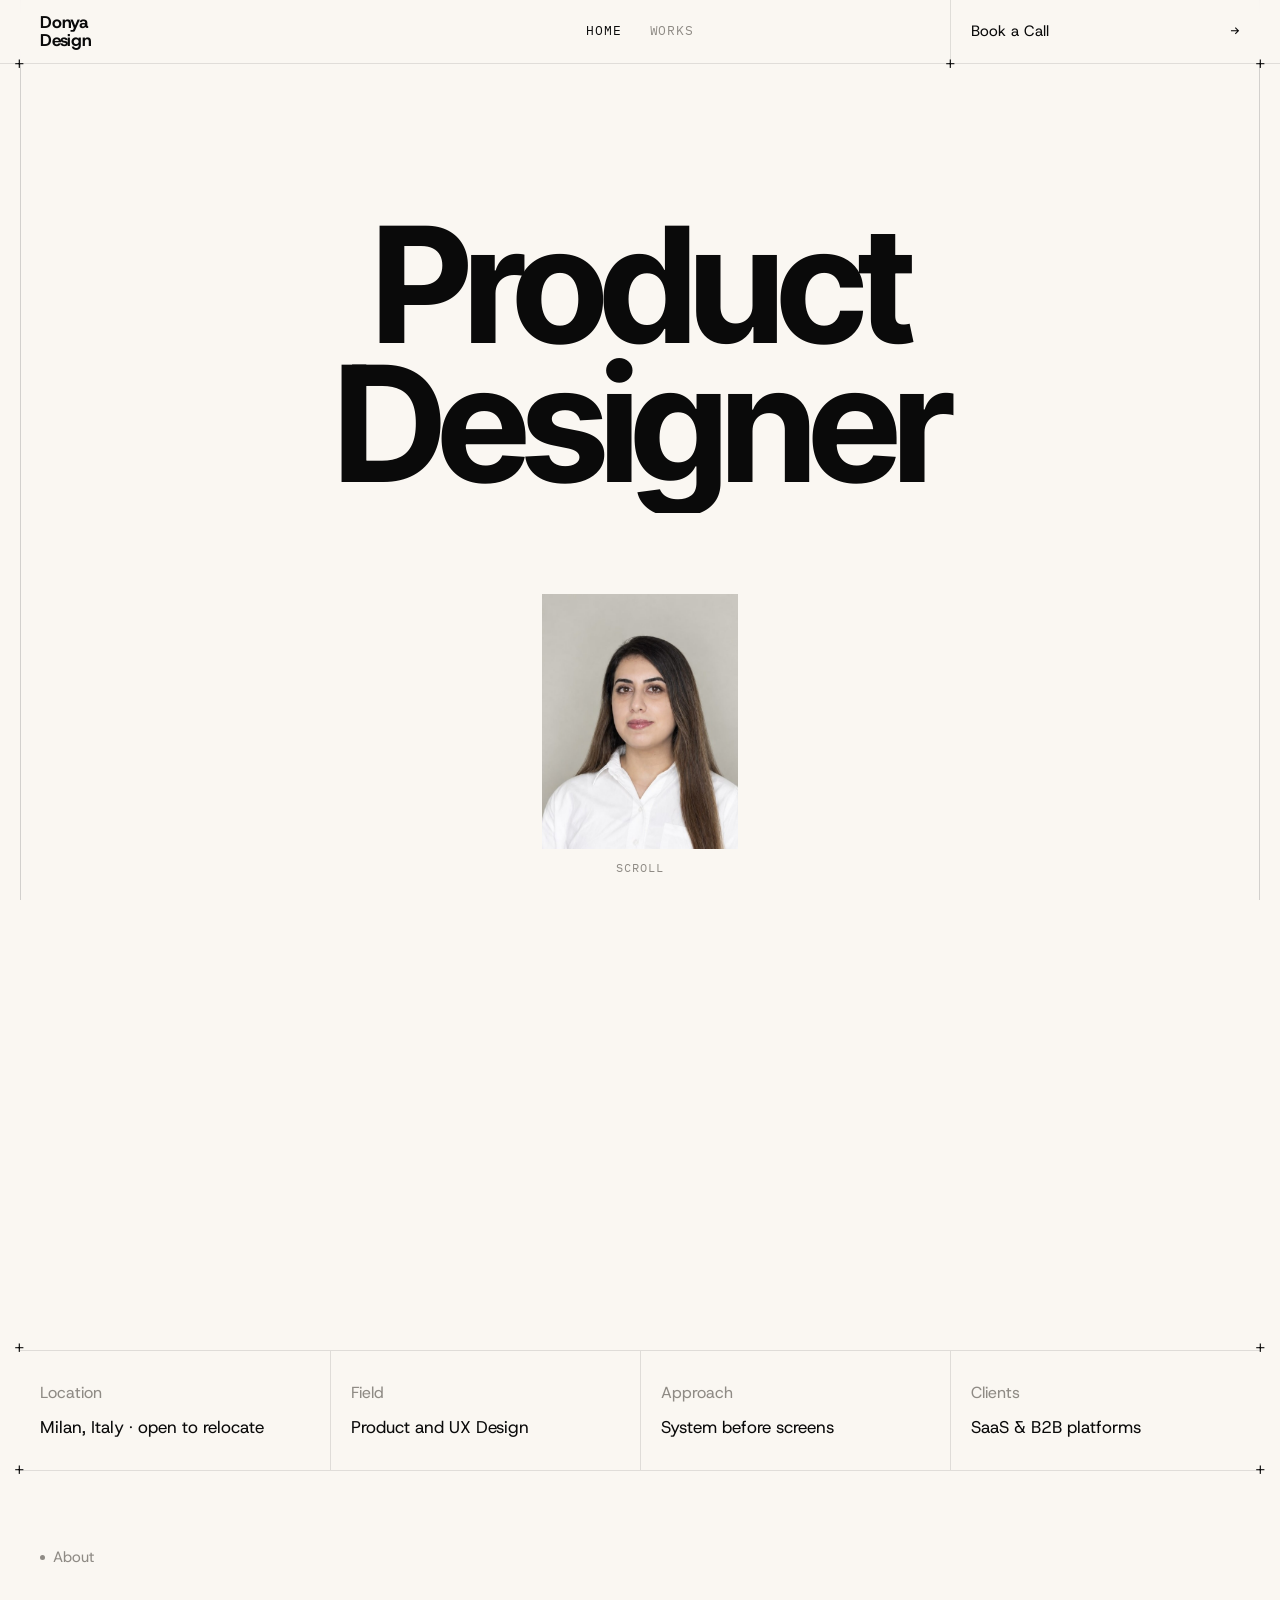
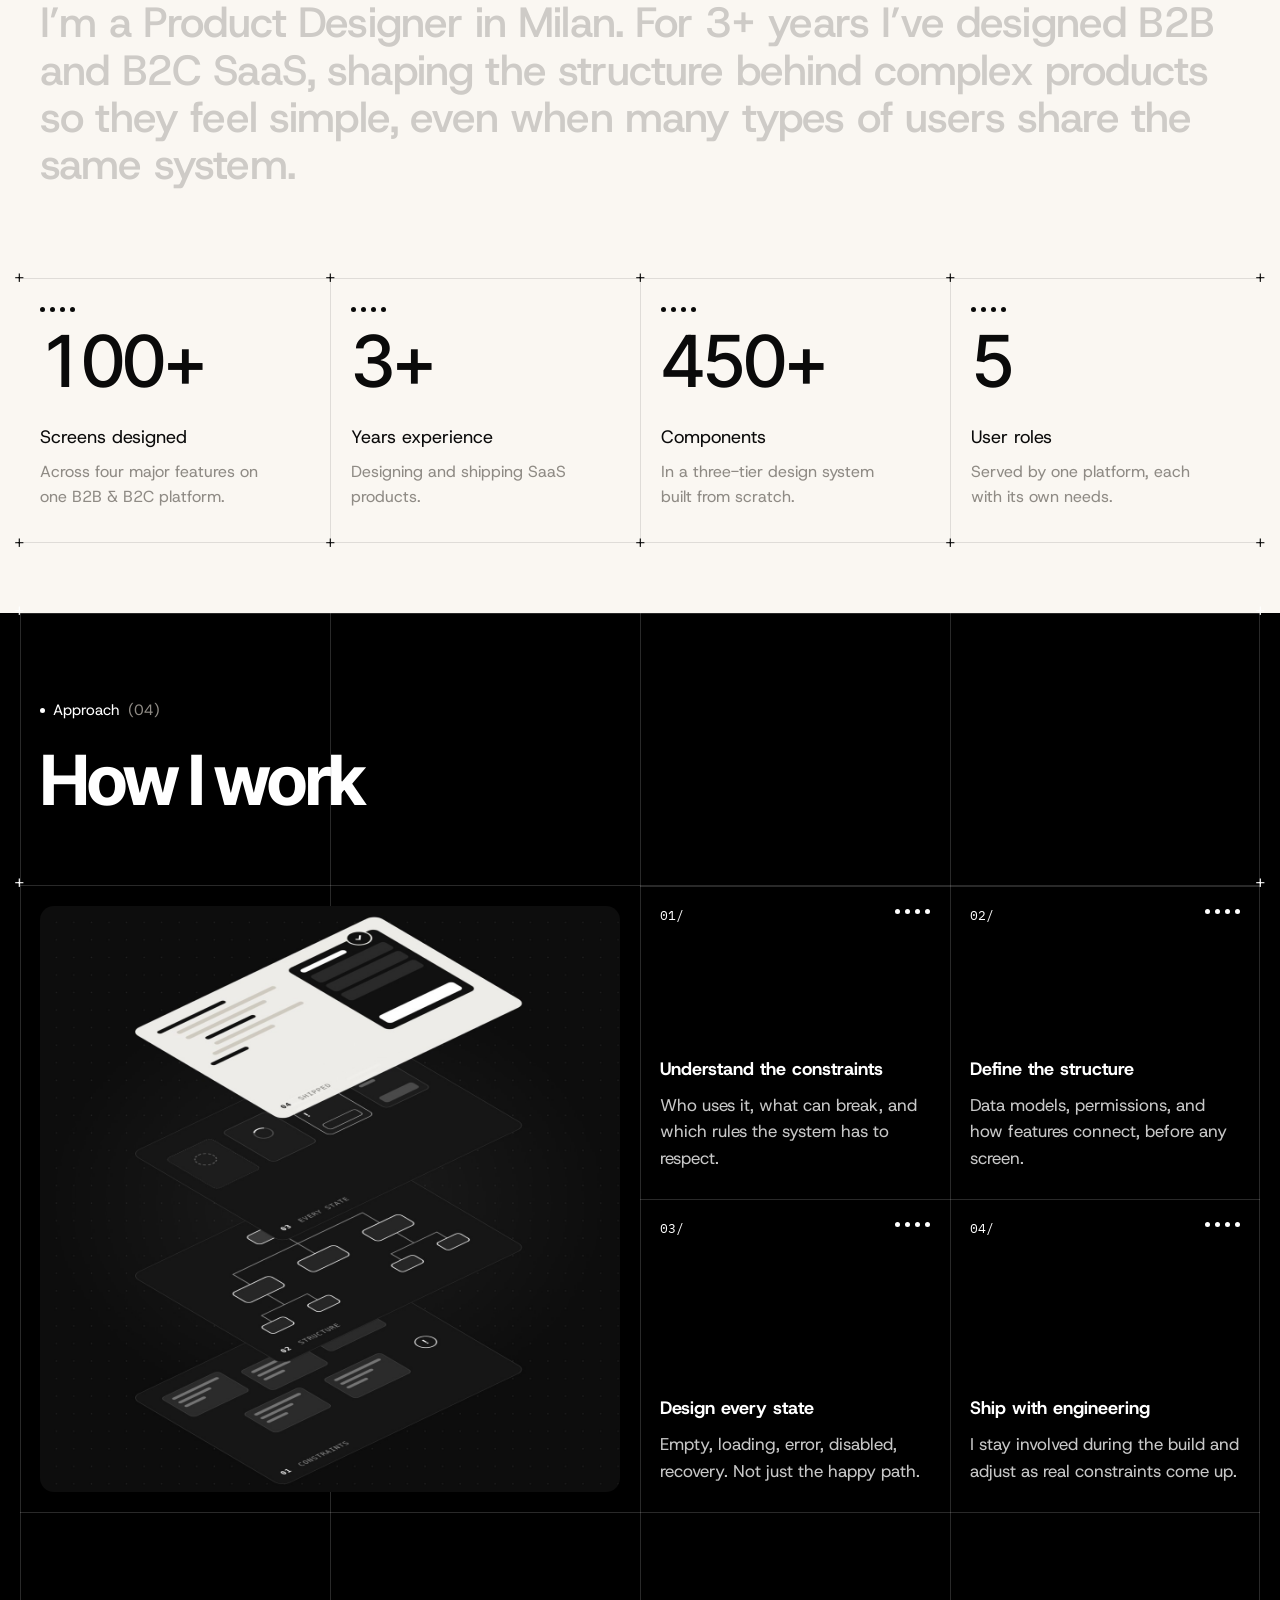
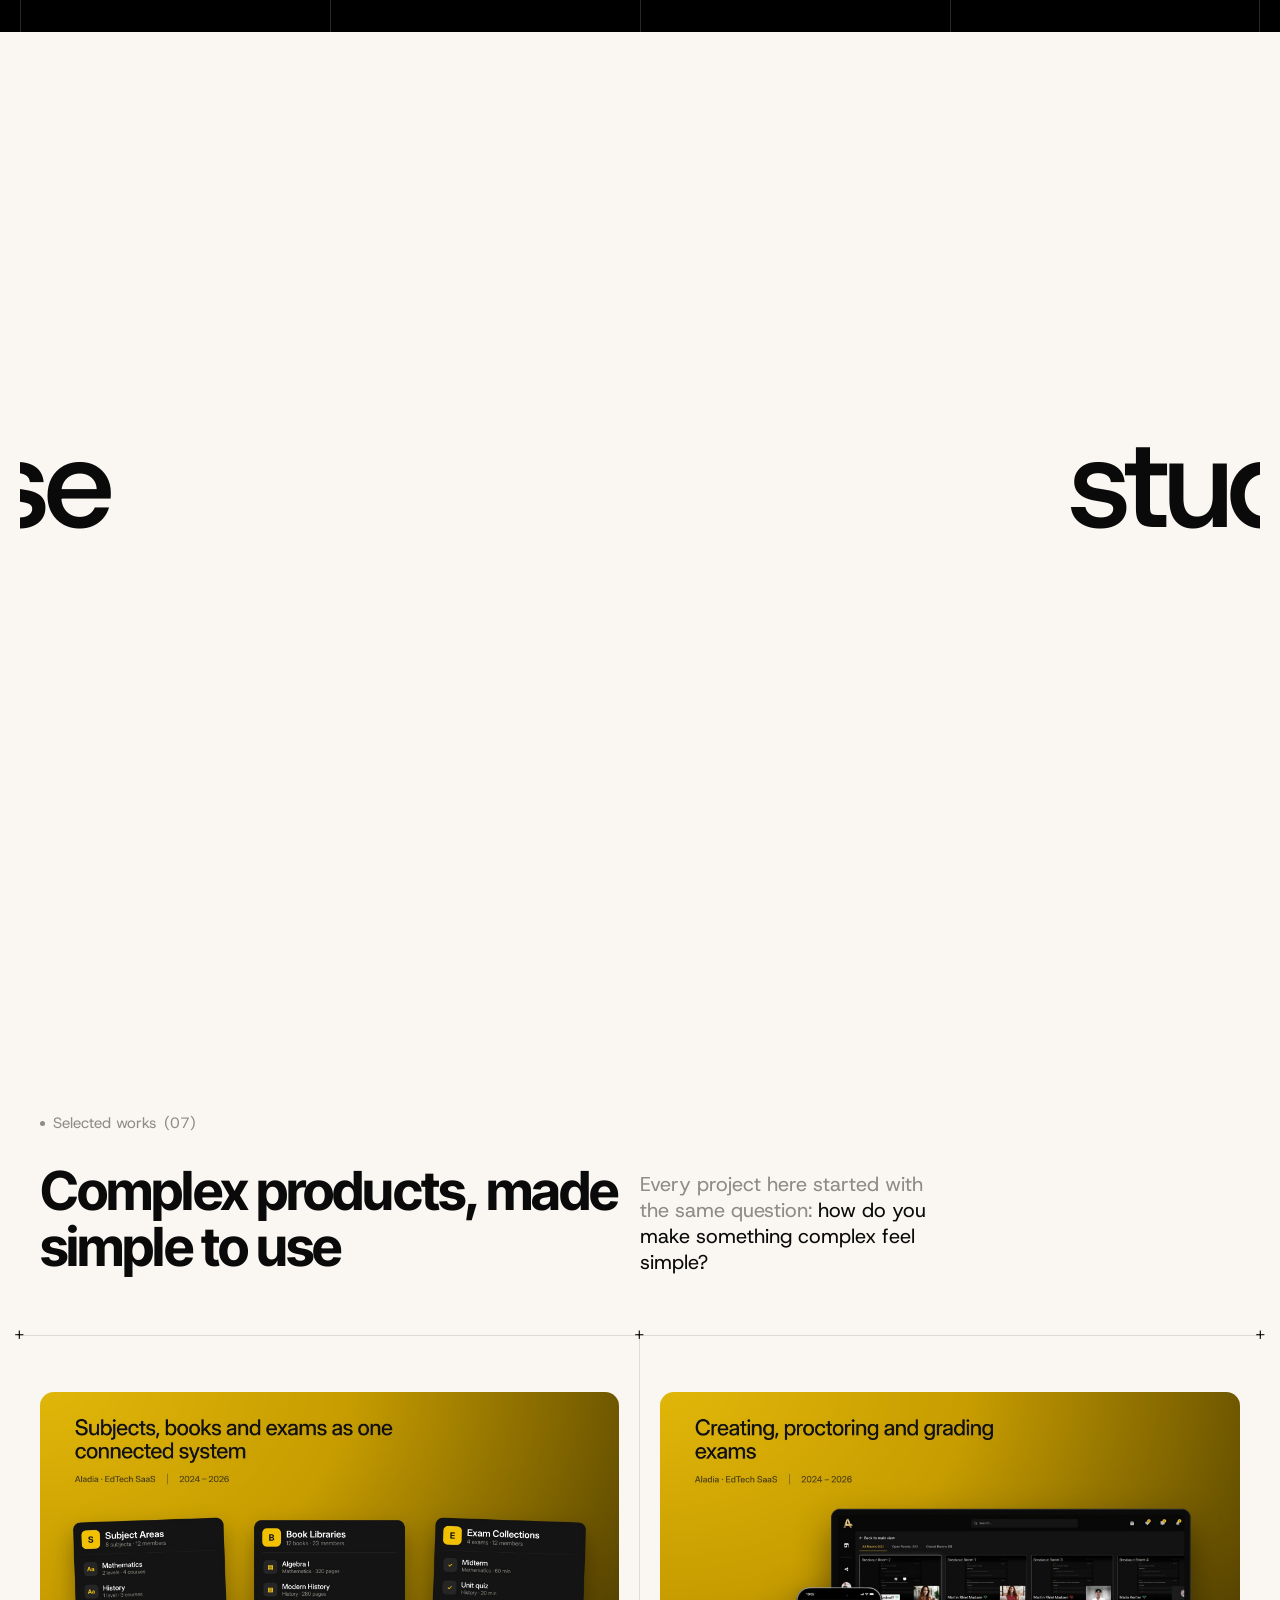
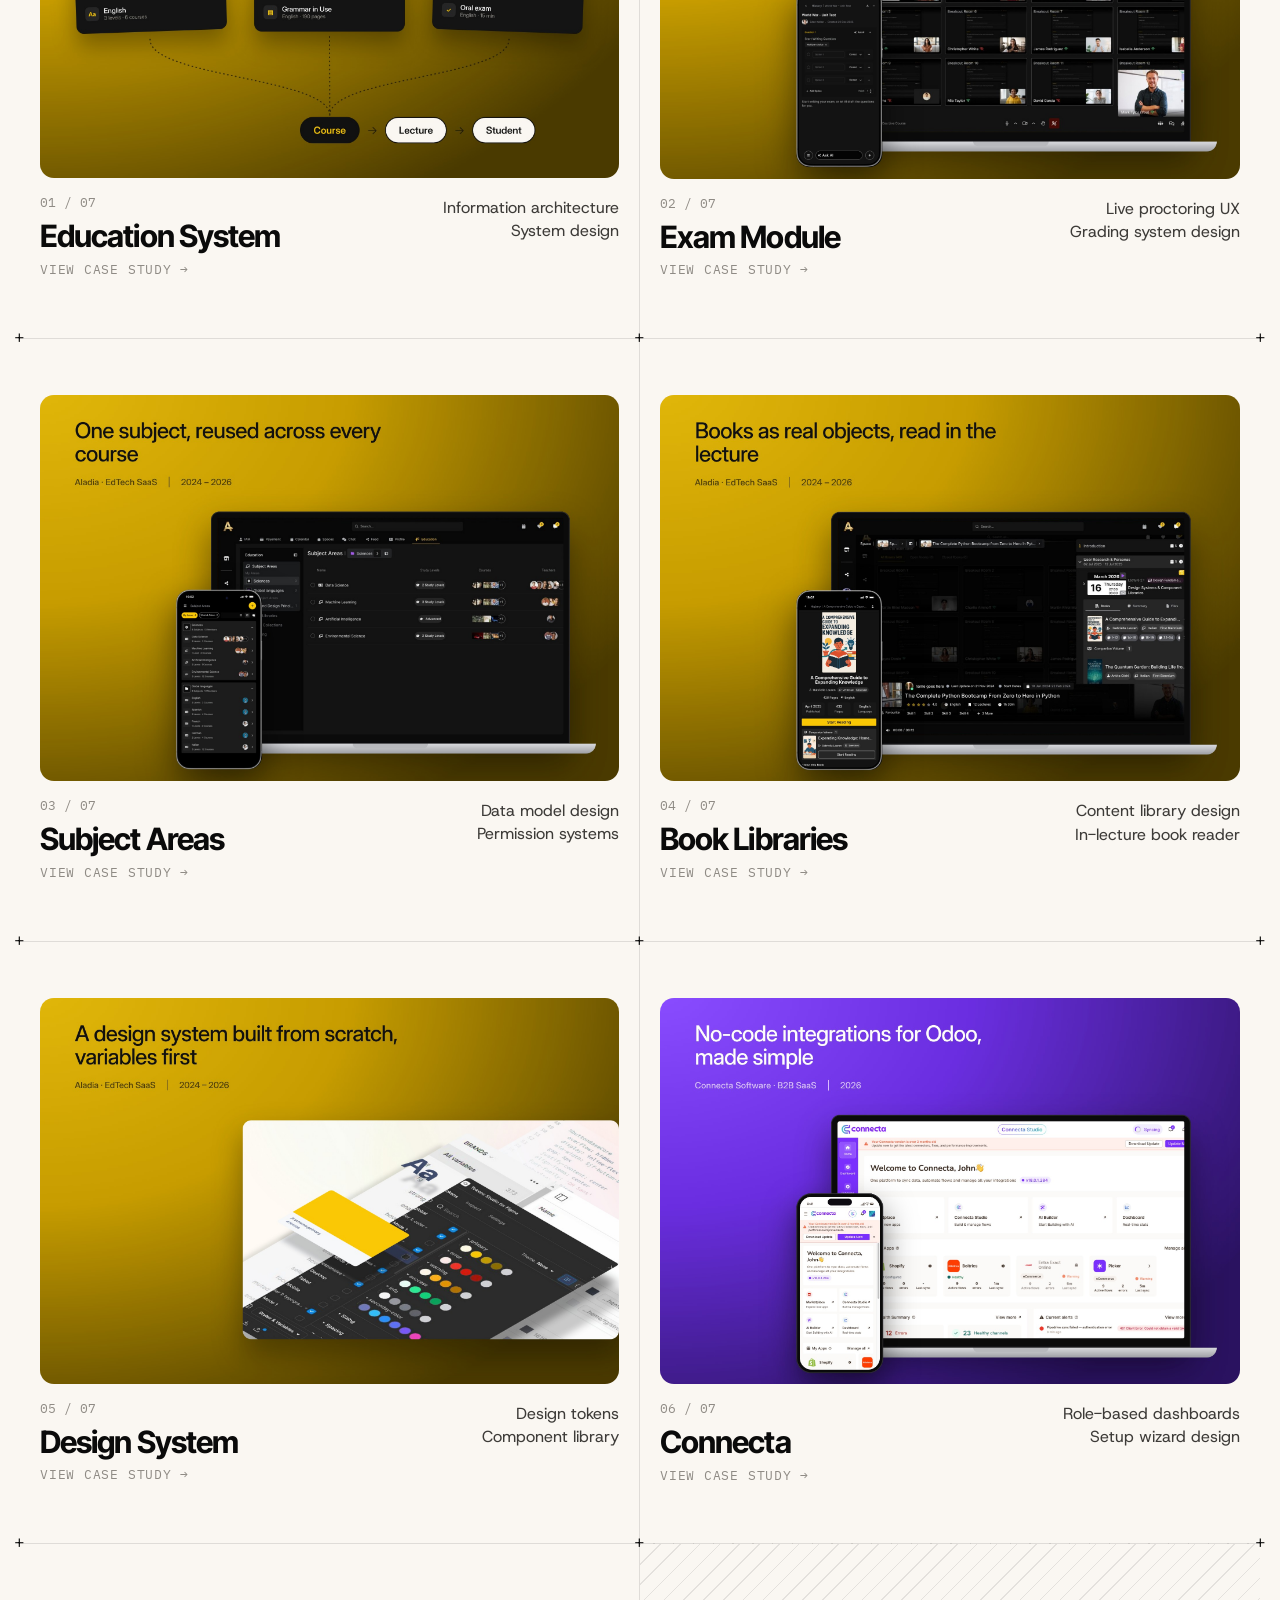
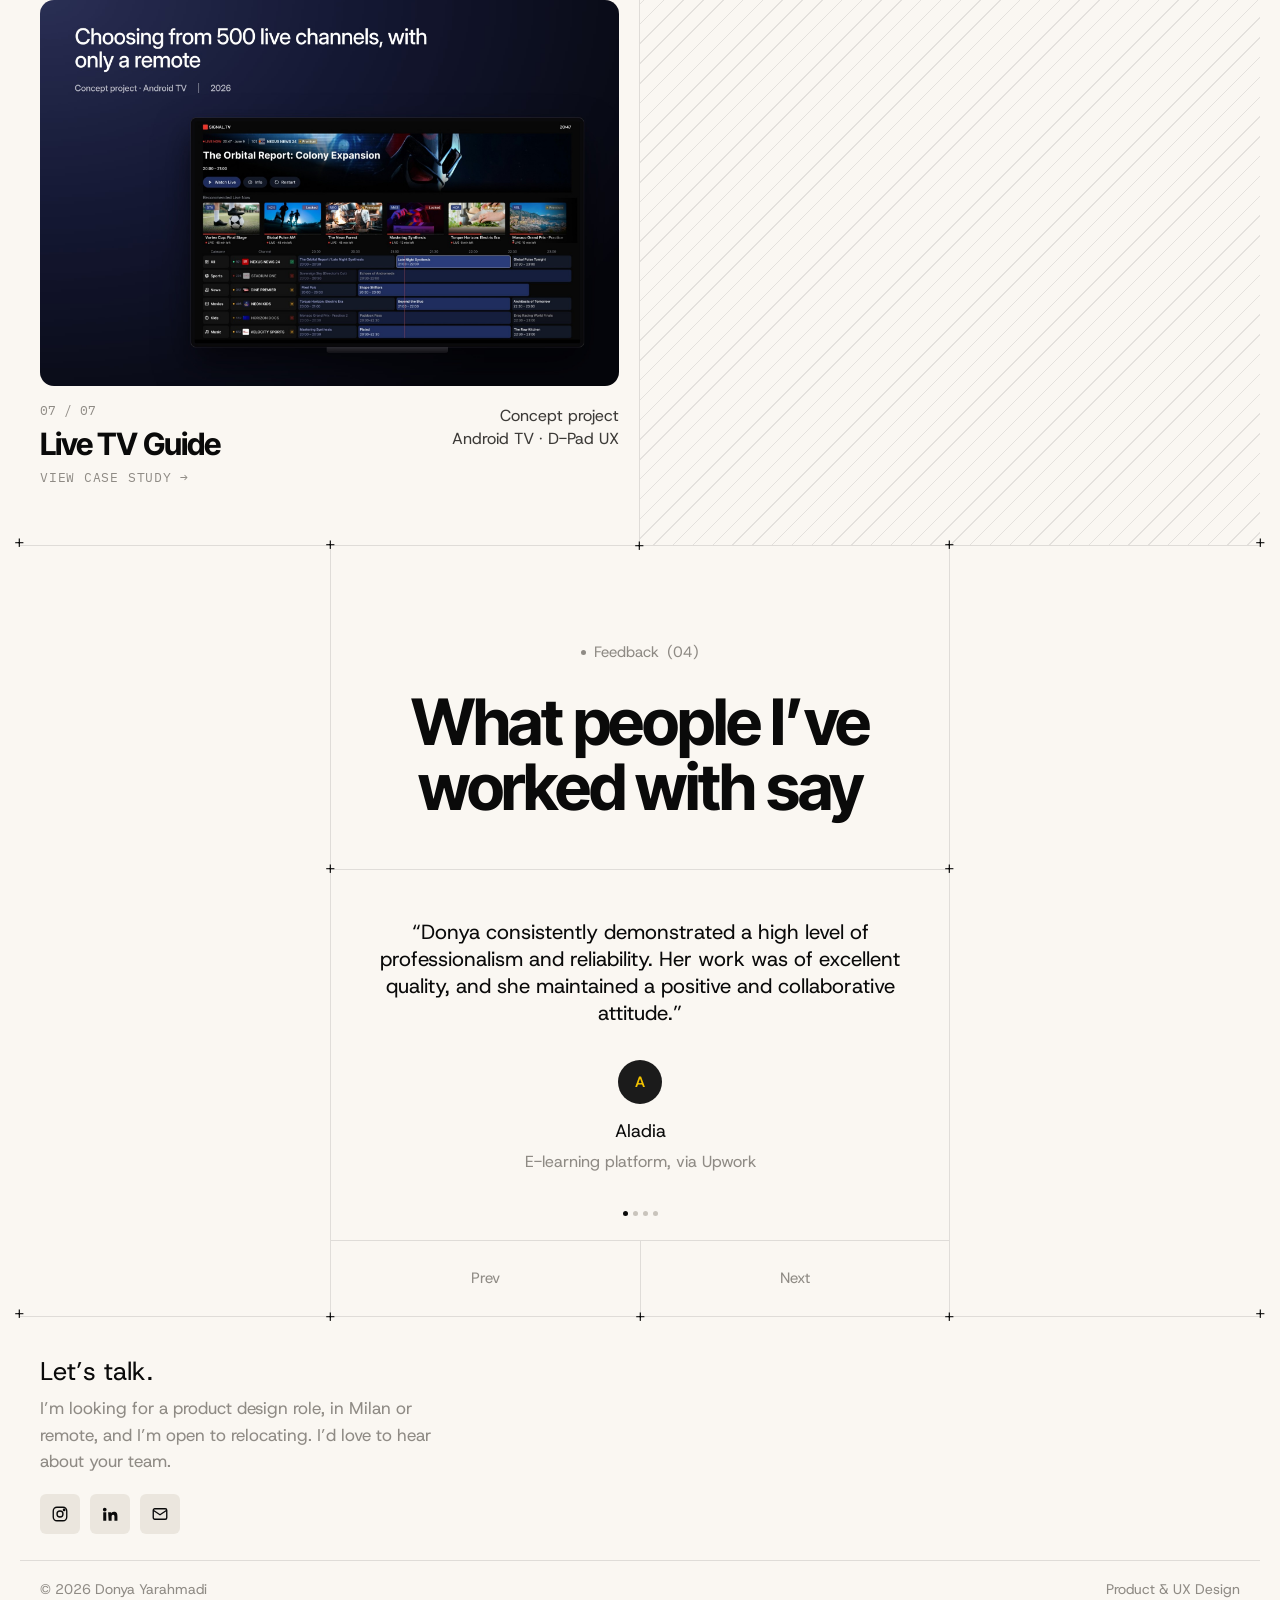
==== commit fba8611d: "Works grid: lines and + at intersections, pattern in empty cell Co-Authored-By: Claude Opus 5.5 <nor" ====
--- a/index.html
+++ b/index.html
@@ -87,7 +87,7 @@
     </a></div><div class="work "><a href="#live-tv">
       <div class="work-media"><img src="img/cover-tv.jpg" alt="Live TV Guide case study" loading="lazy"></div>
       <div class="work-meta"><div><div class="work-num">07 / 07</div><h3>Live TV Guide</h3><span class="view-case">VIEW CASE STUDY →</span></div><div class="tags">Concept project<br>Android TV · D-Pad UX</div></div>
-    </a></div></div>
+    </a></div><div class="work work-fill" aria-hidden="true"></div></div>
 
     <div class="rule"></div>
     <div class="testi">
--- a/style.css
+++ b/style.css
@@ -708,3 +708,34 @@
   .cs-overview::before { top: -10px; }
   .cs-overview::after { bottom: -8px; }
 }
+/* Selected works: center vertical line + horizontal lines between rows, with + at intersections */
+@media (min-width: 761px) {
+  .works { column-gap: 0 !important; row-gap: 0 !important; padding: 0 0 90px !important; }
+  .work, .work.right { position: relative; padding: 56px var(--pad) !important; }
+  .work:nth-child(1), .work:nth-child(2) { padding-top: 0 !important; }
+  .work:nth-child(odd) { border-right: 1px solid var(--line); }
+  .work:nth-child(n+3) { border-top: 1px solid var(--line); }
+  .work:nth-child(n+3)::before, .work:nth-child(n+3)::after { content: "+"; position: absolute; top: -10px; font: 300 18px/1 var(--f-sans); color: var(--ink); pointer-events: none; z-index: 2; }
+  .work:nth-child(odd):nth-child(n+3)::before { left: -6px; }
+  .work:nth-child(odd):nth-child(n+3)::after { right: -6px; }
+  .work:nth-child(even):nth-child(n+3)::before { right: -6px; }
+  .work:nth-child(even):nth-child(n+3)::after { display: none; }
+}
+/* works grid v2: line under the title, full-width last row, + at the bottom of the centre line */
+@media (min-width: 761px) {
+  .works { position: relative; padding-bottom: 0 !important; }
+  .work:nth-child(1), .work:nth-child(2) { padding-top: 56px !important; }
+  .work { border-top: 1px solid var(--line); }
+  .work::before, .work::after { content: "+"; position: absolute; top: -10px; font: 300 18px/1 var(--f-sans); color: var(--ink); pointer-events: none; z-index: 2; }
+  .work:nth-child(odd)::before { left: -6px; }
+  .work:nth-child(odd)::after { right: -6px; display: block; }
+  .work:nth-child(even)::before { right: -6px; left: auto; }
+  .work:nth-child(even)::after { display: none; }
+  .works::after { content: "+"; position: absolute; bottom: -10px; left: calc(50% - 6px); font: 300 18px/1 var(--f-sans); color: var(--ink); z-index: 2; }
+}
+.work-fill { min-height: 1px; }
+@media (max-width: 760px) { .work-fill { display: none; } }
+/* Empty cell after the last project: subtle diagonal hatch pattern */
+@media (min-width: 761px) {
+  .work-fill { background-image: repeating-linear-gradient(135deg, rgba(10,10,10,.09) 0 1px, transparent 1px 14px); }
+}
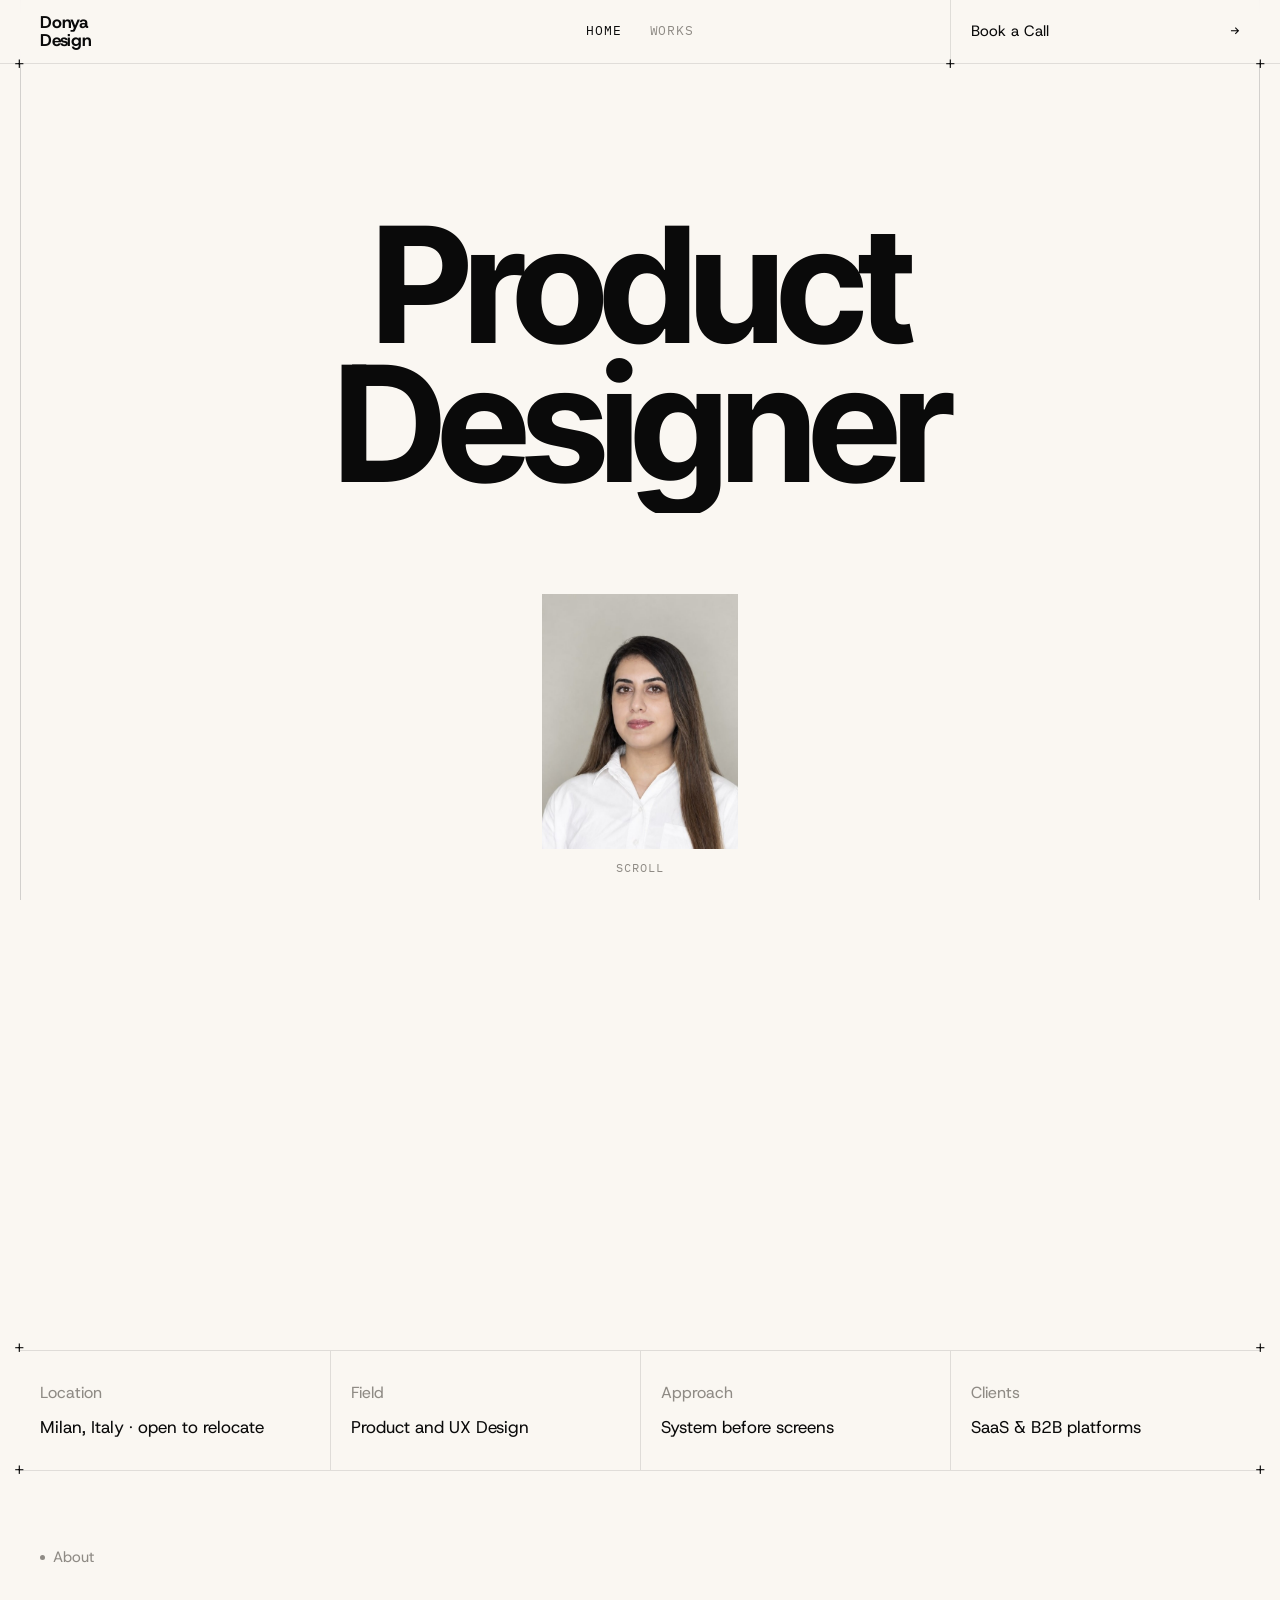
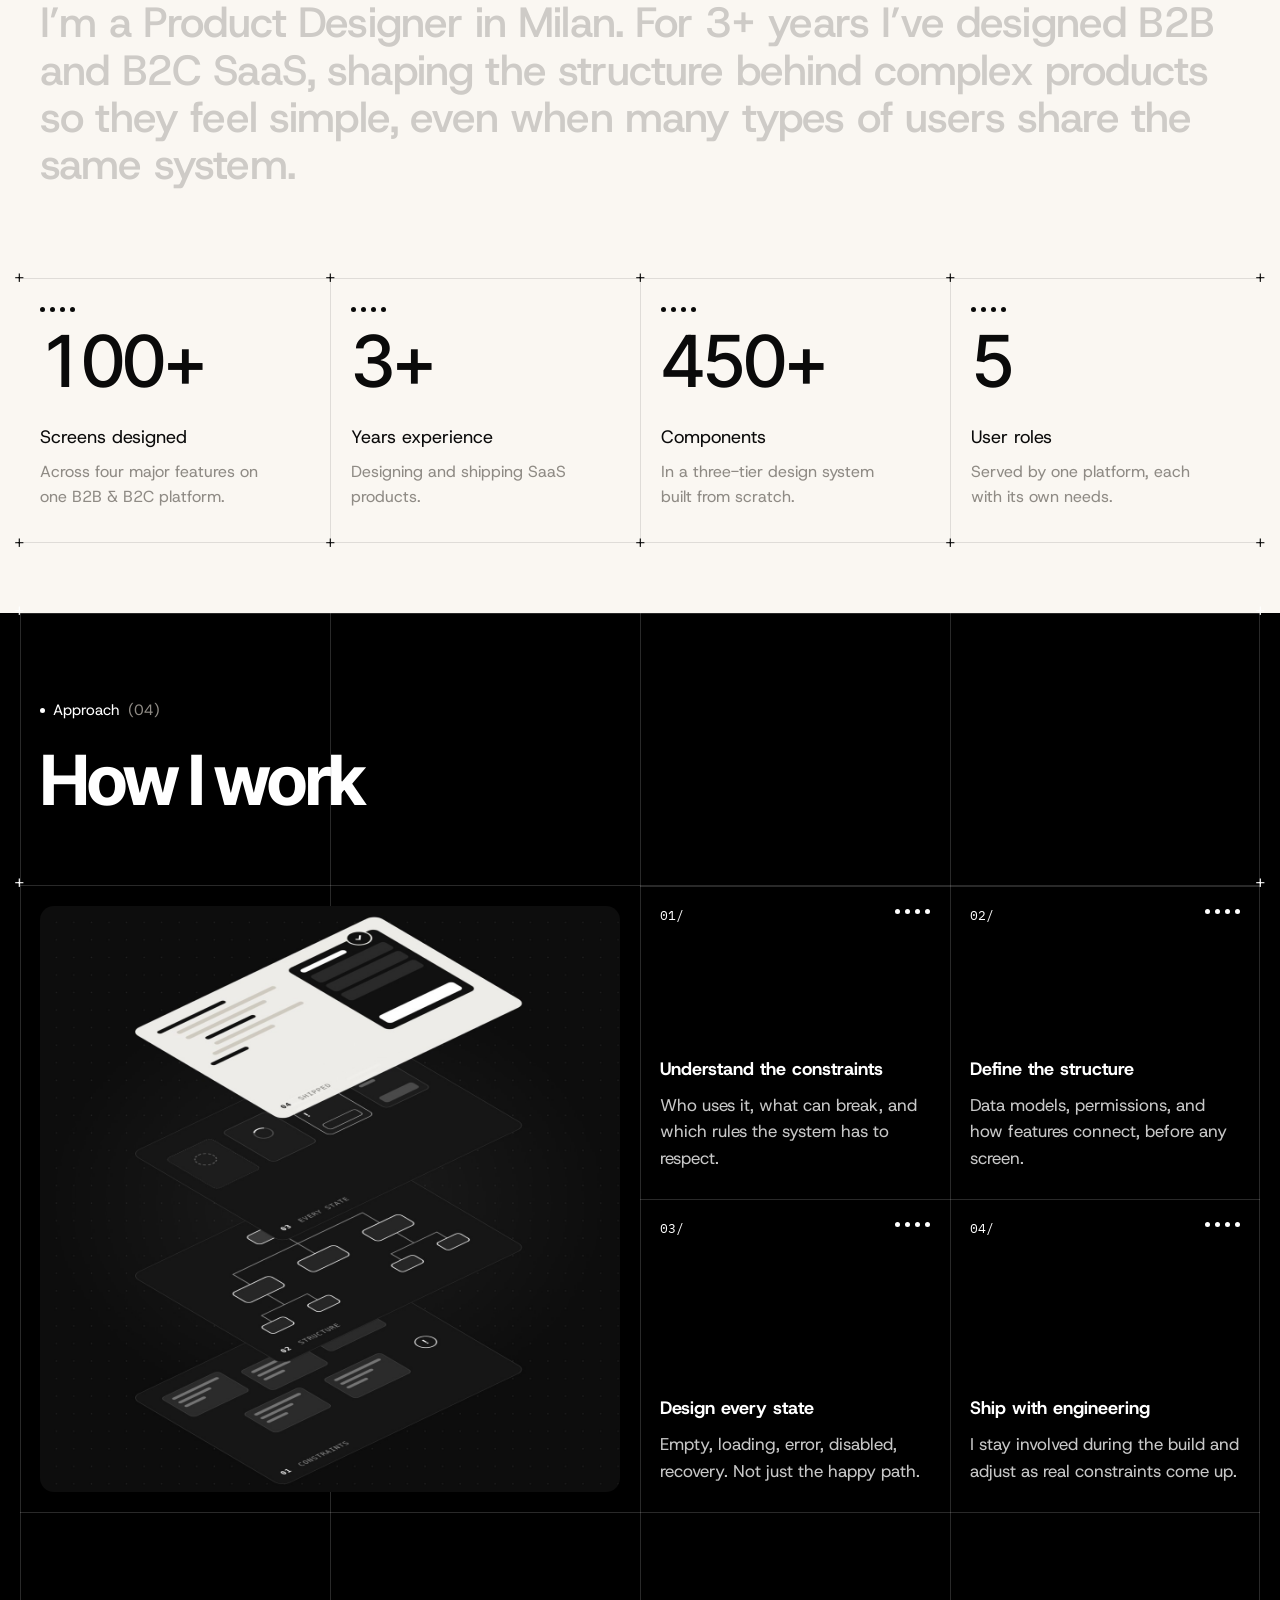
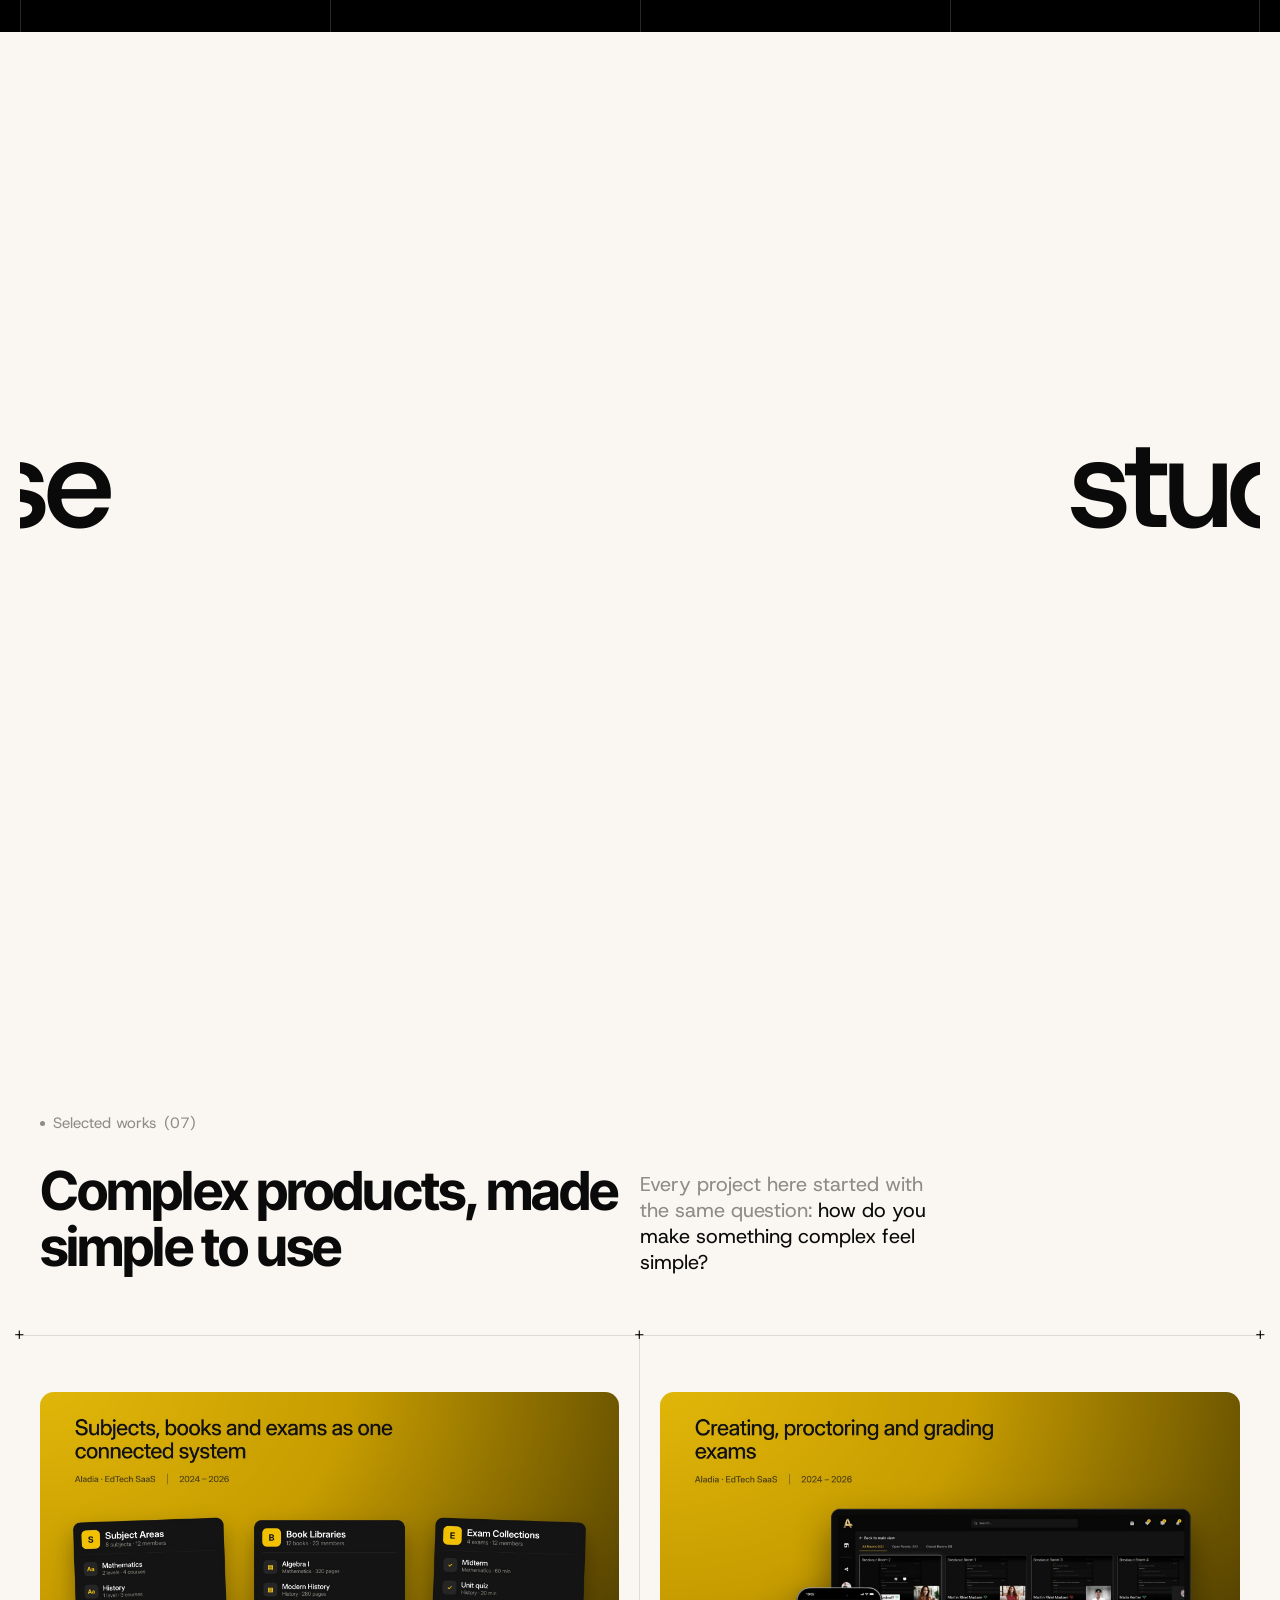
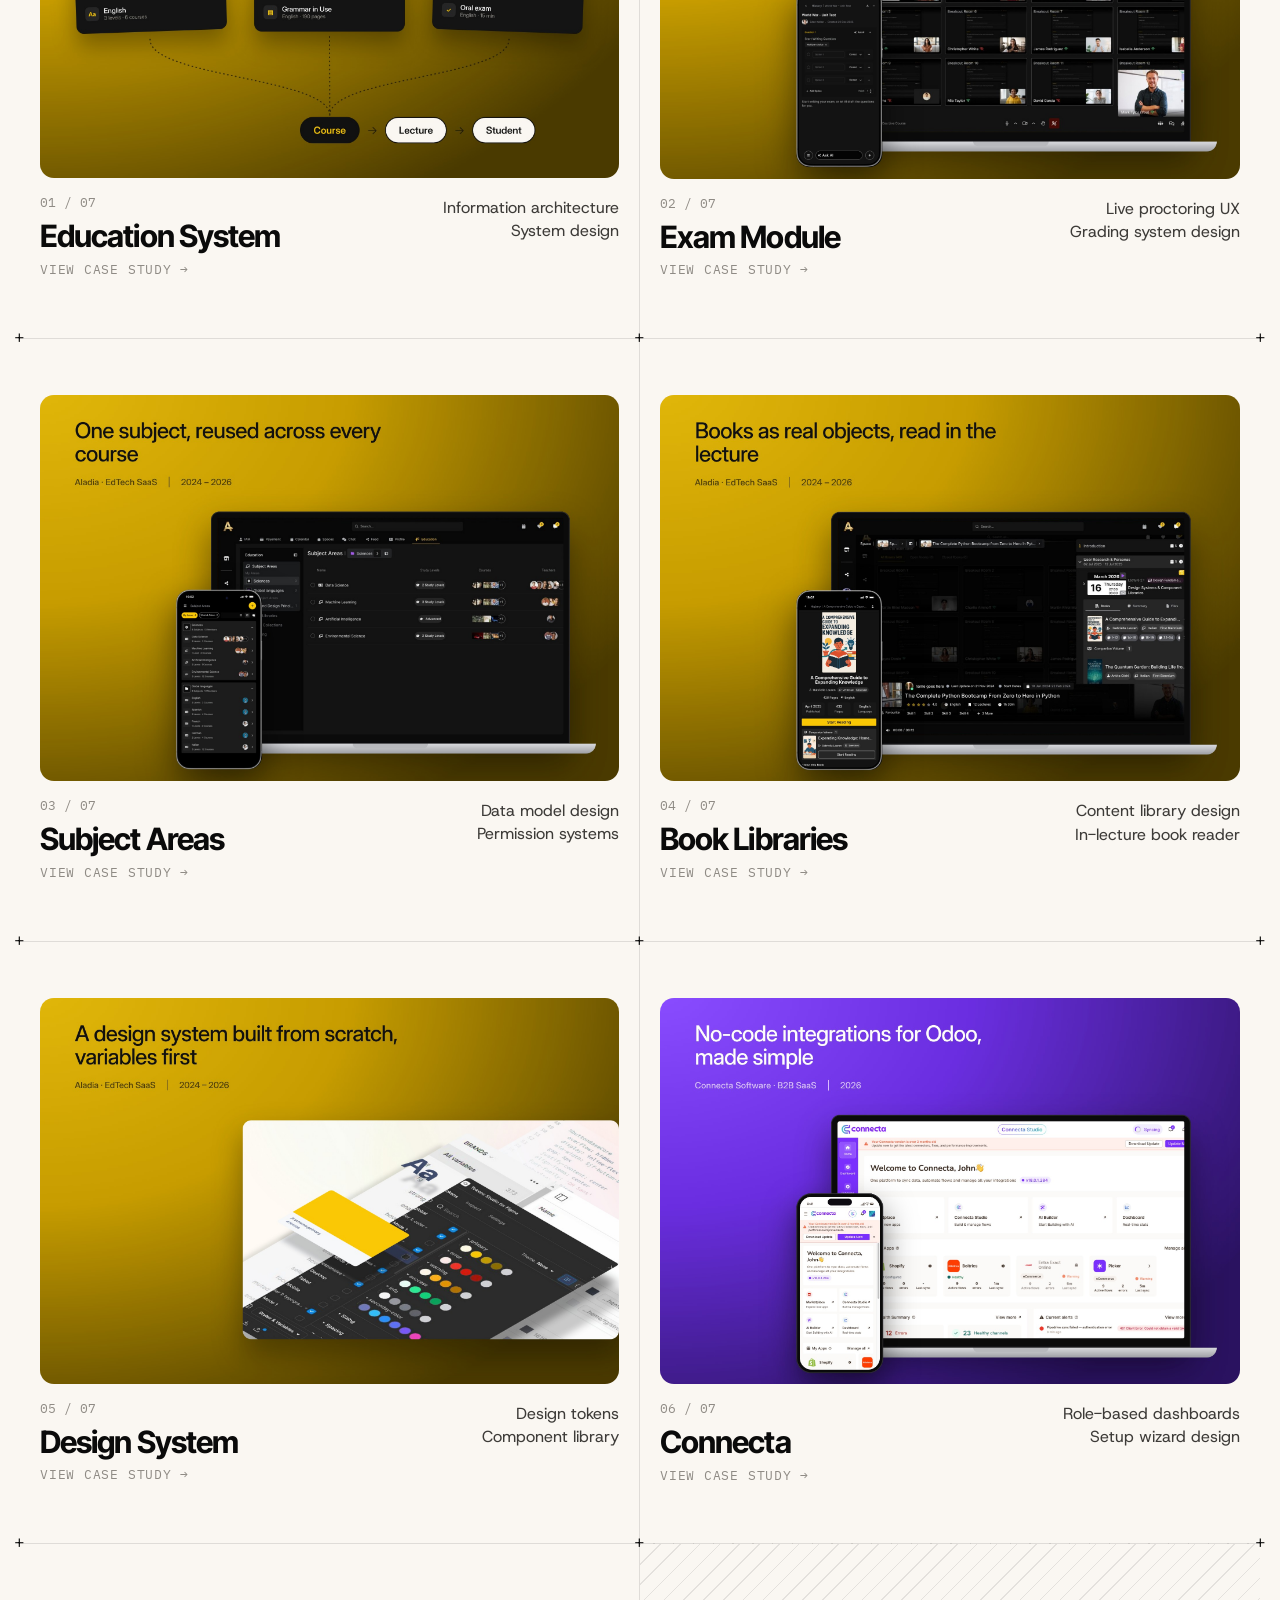
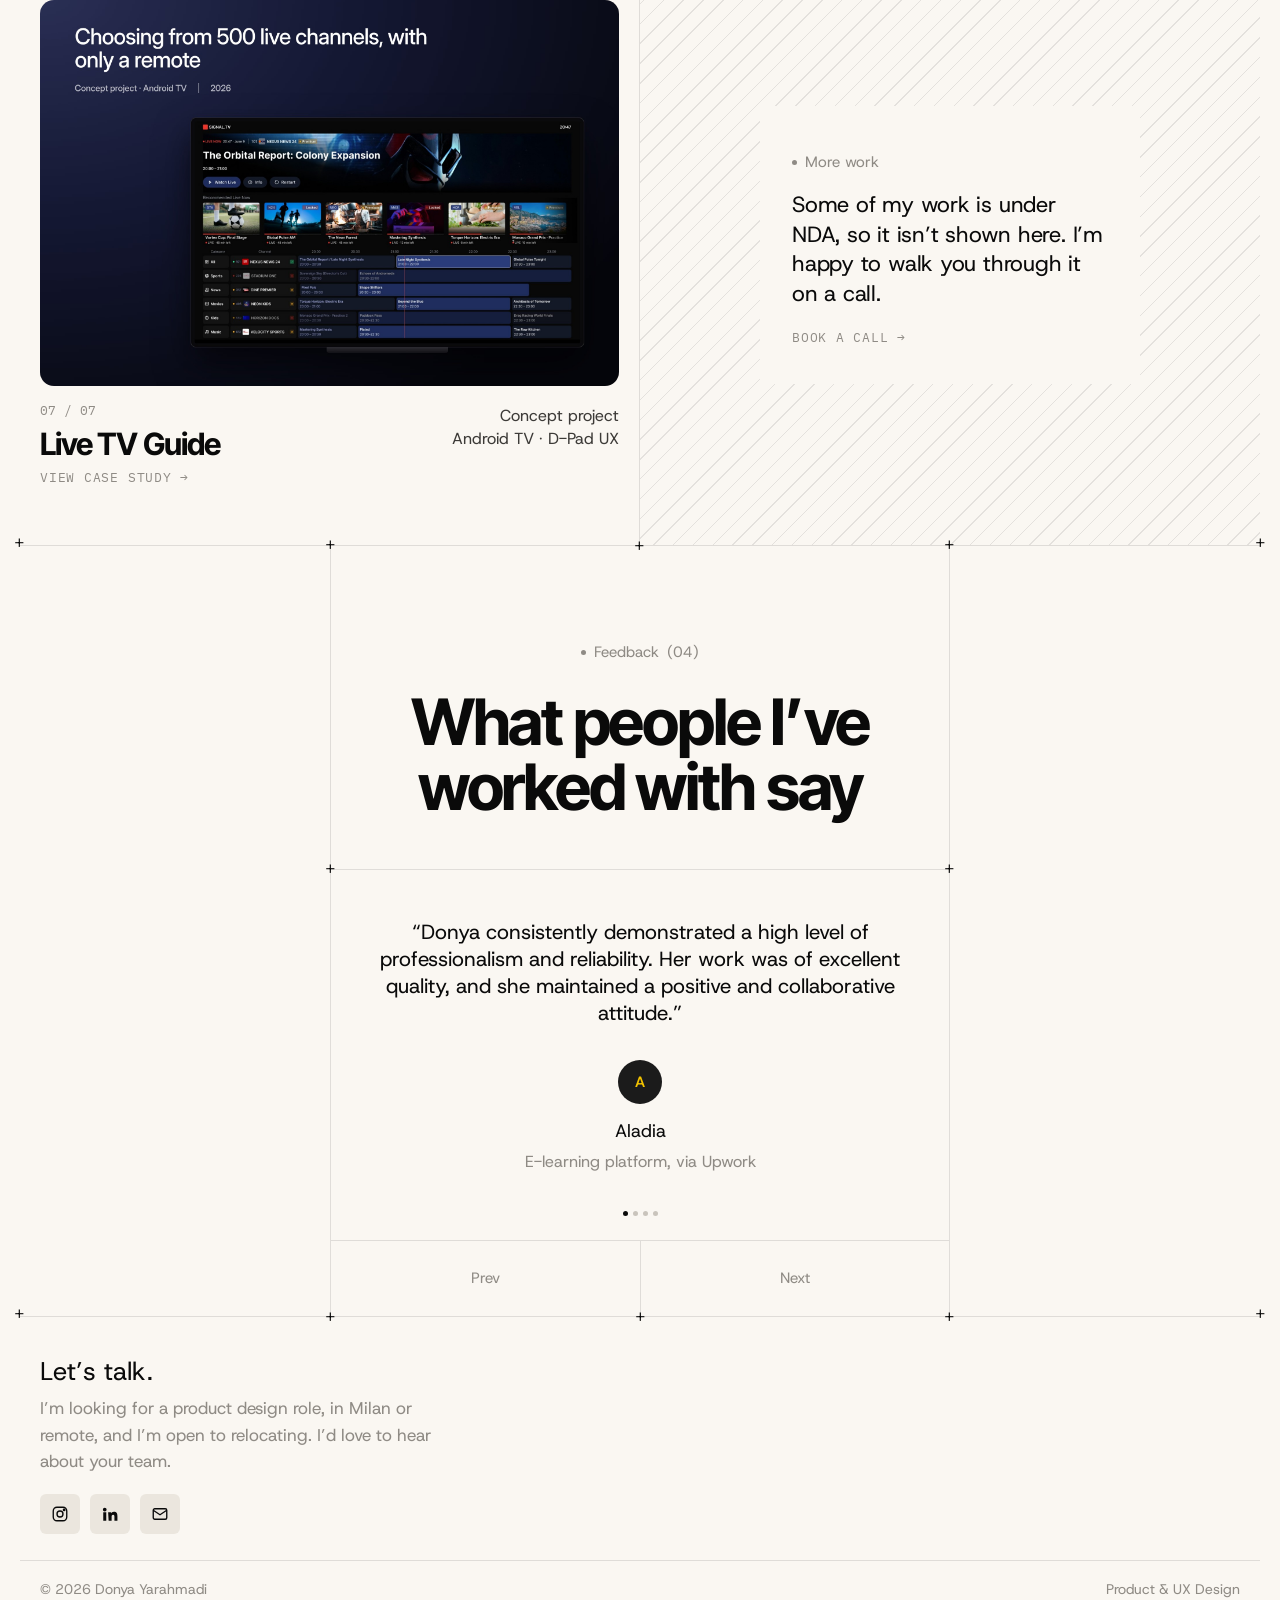
==== commit 0447aeb3: "Education: keep interactive flow, remove duplicate IA tree; NDA note in empty works cell Co-Authored" ====
--- a/index.html
+++ b/index.html
@@ -87,7 +87,7 @@
     </a></div><div class="work "><a href="#live-tv">
       <div class="work-media"><img src="img/cover-tv.jpg" alt="Live TV Guide case study" loading="lazy"></div>
       <div class="work-meta"><div><div class="work-num">07 / 07</div><h3>Live TV Guide</h3><span class="view-case">VIEW CASE STUDY →</span></div><div class="tags">Concept project<br>Android TV · D-Pad UX</div></div>
-    </a></div><div class="work work-fill" aria-hidden="true"></div></div>
+    </a></div><div class="work work-fill"><div class="fill-note"><span class="eyebrow">More work</span><p>Some of my work is under NDA, so it isn’t shown here. I’m happy to walk you through it on a call.</p><a class="view-case" href="https://calendly.com/donyarahmadi/30min" target="_blank" rel="noopener">BOOK A CALL →</a></div></div></div>
 
     <div class="rule"></div>
     <div class="testi">
@@ -139,28 +139,8 @@
 <div class="options"><div class="opt no"><span class="tag">Rejected</span><div><b>Fix each feature on its own,</b> with faster copying or bulk editing. The copies would still drift apart.</div></div><div class="opt yes"><span class="tag">Chosen</span><div><b>Lift all teaching content above the course,</b> into shared libraries. A course doesn’t own its subjects, books and exams anymore; it uses them.</div></div></div>
 <p>That gave every piece of content the same shape: a <strong>library</strong> owned by an organisation or a freelance teacher, <strong>items</strong> inside it, and <strong>links</strong> from courses and lectures that decide how each item is used there: a level, a page range, a date, a grading scale.</p>
 
-<h2 class="reveal"><span class="kicker">04 — Information architecture</span>One tree for the whole system</h2>
-<p>All three libraries sit together under <strong>Education</strong>, in settings and in the navigation, and follow the same structure. This is the map I designed before any screen.</p>
-<div class="diagram ia reveal"><span class="flow-tag">INFORMATION ARCHITECTURE</span>
-<div class="ch-node root"><b>Education</b><small>one group in settings and navigation</small></div>
-<span class="ch-down">↓</span>
-<div class="ia-cols"><div class="ia-col"><div class="ch-node lib"><b>Subject Areas</b><small>one per organisation or teacher</small></div>
-<ul class="ia-groups"><li>My areas</li><li>Shared areas</li></ul><div class="ch-node item"><b>Subject</b><small>title, icon, colour</small></div><ul class="ia-details"><li>Teachers assigned</li><li>Study levels</li><li>Linked books</li><li>Linked exams</li></ul></div><div class="ia-col"><div class="ch-node lib"><b>Book Libraries</b><small>one per organisation or teacher</small></div>
-<ul class="ia-groups"><li>My libraries</li><li>Shared libraries</li></ul><div class="ch-node item"><b>Book</b><small>PDF, purchase link or written</small></div><ul class="ia-details"><li>Details, filled by ISBN</li><li>Cover from the first pages</li><li>Subject and level</li><li>Companion volumes</li></ul></div><div class="ia-col"><div class="ch-node lib"><b>Exam Collections</b><small>one per organisation or teacher</small></div>
-<ul class="ia-groups"><li>My collections</li><li>Shared collections</li></ul><div class="ch-node item"><b>Exam</b><small>one version, reused</small></div><ul class="ia-details"><li>Questions, AI-assisted</li><li>Written or oral</li><li>Linked subject</li><li>No date, no grading scale</li></ul></div></div>
-<div class="ia-roles"><span>Same roles in all three</span><b>Owner</b><b>Curator</b><b>Editor</b><b>Viewer</b></div>
-<span class="ch-down">↓ added to</span>
-<div class="ia-use">
-<div class="ch-node"><b>Course</b><small>subjects with a level · their teachers invited · books · exams with a date, rules and grading scale</small></div>
-<span class="ch-arrow">→</span>
-<div class="ch-node"><b>Lecture & live session</b><small>a subject · the book’s page range · an exam</small></div>
-<span class="ch-arrow">→</span>
-<div class="ch-node"><b>Student</b><small>sees only what’s assigned, already in the lecture</small></div>
-</div>
-<p class="ch-note">Content lives once, above the course. Courses and lectures only point to it, and decide how it is used.</p></div>
-
-<h2 class="reveal"><span class="kicker">05 — The flow</span>How it all connects, step by step</h2>
-<p>The tree shows the structure. This walks through it: from the libraries in Education, into live and on-demand courses, to the student’s lectures and exams, and finally performance. Click any step, or use the arrows.</p>
+<h2 class="reveal"><span class="kicker">04 — The flow</span>How it all connects, step by step</h2>
+<p>This is the map I designed before any screen, as a walkthrough: from the libraries in Education, into live and on-demand courses, to the student’s lectures and exams, and finally performance. Click any step, or use the arrows.</p>
 <div class="sf reveal" tabindex="0" aria-label="Interactive system flow">
 <div class="ux-head"><span class="flow-tag">SYSTEM FLOW · CLICK THROUGH</span></div>
 <div class="sf-tabs"><span class="sf-ph">Education</span><button class="sf-dot on" data-i="0" aria-label="Step 1: One place, three libraries">01</button><button class="sf-dot" data-i="1" aria-label="Step 2: Invite members">02</button><button class="sf-dot" data-i="2" aria-label="Step 3: Create a subject">03</button><button class="sf-dot" data-i="3" aria-label="Step 4: Create a book">04</button><button class="sf-dot" data-i="4" aria-label="Step 5: Create an exam template">05</button><button class="sf-dot" data-i="5" aria-label="Step 6: Or let AI draft it">06</button><span class="sf-ph">Course</span><button class="sf-dot" data-i="6" aria-label="Step 7: Two kinds of course">07</button><button class="sf-dot" data-i="7" aria-label="Step 8: Add a subject">08</button><button class="sf-dot" data-i="8" aria-label="Step 9: Add a book">09</button><button class="sf-dot" data-i="9" aria-label="Step 10: Add an exam">10</button><button class="sf-dot" data-i="10" aria-label="Step 11: Exam types per course">11</button><span class="sf-ph">Student</span><button class="sf-dot" data-i="11" aria-label="Step 12: In the lecture">12</button><button class="sf-dot" data-i="12" aria-label="Step 13: Scheduled exam">13</button><button class="sf-dot" data-i="13" aria-label="Step 14: Non-scheduled exam">14</button><button class="sf-dot" data-i="14" aria-label="Step 15: Oral exam">15</button><span class="sf-ph">Performance</span><button class="sf-dot" data-i="15" aria-label="Step 16: Performance">16</button></div>
@@ -187,11 +167,11 @@
 <div class="sf-foot"><div class="sf-steps"><div class="sf-step on" data-on="edu sa bl ec"><div class="ux-meta"><span class="ux-num">STEP 01 / 16</span><span class="ux-actor">Education</span></div><h4>One place, three libraries</h4><p>Under Education, an organisation creates a Subject Area, a Book Library and an Exam Collection. All teaching content starts here, outside any course.</p></div><div class="sf-step" data-on="sa bl ec sam blm ecm"><div class="ux-meta"><span class="ux-num">STEP 02 / 16</span><span class="ux-actor">Education</span></div><h4>Invite members</h4><p>Each library has its own members, with the same four roles everywhere: Owner, Curator, Editor and Viewer.</p></div><div class="sf-step" data-on="sa subj subj-b subj-f subj-l"><div class="ux-meta"><span class="ux-num">STEP 03 / 16</span><span class="ux-actor">Education</span></div><h4>Create a subject</h4><p>Inside a Subject Area, the subject is created once. Books, files and study levels are attached to it.</p></div><div class="sf-step" data-on="bl book book-s book-c subj"><div class="ux-meta"><span class="ux-num">STEP 04 / 16</span><span class="ux-actor">Education</span></div><h4>Create a book</h4><p>Inside a Book Library, the book is created once. It gets a subject, and companion volumes can be added to it.</p></div><div class="sf-step" data-on="ec exam exam-d"><div class="ux-meta"><span class="ux-num">STEP 05 / 16</span><span class="ux-actor">Education</span></div><h4>Create an exam template</h4><p>Inside an Exam Collection, the teacher writes the exam template in the document editor.</p></div><div class="sf-step" data-on="exam exam-ai subj book"><div class="ux-meta"><span class="ux-num">STEP 06 / 16</span><span class="ux-actor">Education</span></div><h4>Or let AI draft it</h4><p>The AI flow uses the subjects and books already on the platform to fetch the content and draft the exam. The teacher stays the author.</p></div><div class="sf-step" data-on="course live od"><div class="ux-meta"><span class="ux-num">STEP 07 / 16</span><span class="ux-actor">Course</span></div><h4>Two kinds of course</h4><p>A course is either live or on demand. Both take subjects, books and exams from the libraries in the same way.</p></div><div class="sf-step" data-on="subj course teach"><div class="ux-meta"><span class="ux-num">STEP 08 / 16</span><span class="ux-actor">Course</span></div><h4>Add a subject</h4><p>Teachers aren’t invited in the Subject Area. When the subject is added to a course, its teachers are invited to that course.</p></div><div class="sf-step" data-on="book book-s course link"><div class="ux-meta"><span class="ux-num">STEP 09 / 16</span><span class="ux-actor">Course</span></div><h4>Add a book</h4><p>If the book has a subject assigned, the subject is attached to the course along with it.</p></div><div class="sf-step" data-on="exam course link"><div class="ux-meta"><span class="ux-num">STEP 10 / 16</span><span class="ux-actor">Course</span></div><h4>Add an exam</h4><p>The same happens for exams: the exam brings its subject into the course.</p></div><div class="sf-step" data-on="course live od x-sch x-non x-oral x-non2"><div class="ux-meta"><span class="ux-num">STEP 11 / 16</span><span class="ux-actor">Course</span></div><h4>Exam types per course</h4><p>Live courses can have scheduled, non-scheduled and oral exams. On-demand courses have non-scheduled exams. All of them are added in the same way.</p></div><div class="sf-step" data-on="lecture"><div class="ux-meta"><span class="ux-num">STEP 12 / 16</span><span class="ux-actor">Student</span></div><h4>In the lecture</h4><p>The student finds the subject, its books and files already in the lecture.</p></div><div class="sf-step" data-on="x-sch room proct"><div class="ux-meta"><span class="ux-num">STEP 13 / 16</span><span class="ux-actor">Student</span></div><h4>Scheduled exam</h4><p>Scheduled exams are held in 100ms with the camera on. If proctoring is on, the session is recorded.</p></div><div class="sf-step" data-on="x-non x-non2 room proct"><div class="ux-meta"><span class="ux-num">STEP 14 / 16</span><span class="ux-actor">Student</span></div><h4>Non-scheduled exam</h4><p>The student starts it from the course. Only when proctoring is on do they join a meeting room, where the session is recorded. Without proctoring, they simply take the exam.</p></div><div class="sf-step" data-on="x-oral room"><div class="ux-meta"><span class="ux-num">STEP 15 / 16</span><span class="ux-actor">Student</span></div><h4>Oral exam</h4><p>Oral exams run inside a live session.</p></div><div class="sf-step" data-on="perf"><div class="ux-meta"><span class="ux-num">STEP 16 / 16</span><span class="ux-actor">Performance</span></div><h4>Performance</h4><p>After all of this, the performance module brings the results together for every student, course and subject.</p></div></div>
 <div class="ux-ctl"><button class="ux-prev" aria-label="Previous step">← Prev</button><span class="ux-count">1 / 16</span><button class="ux-next" aria-label="Next step">Next →</button></div></div></div>
 
-<h2 class="reveal"><span class="kicker">06 — The three parts</span>Each one in depth</h2>
+<h2 class="reveal"><span class="kicker">05 — The three parts</span>Each one in depth</h2>
 <p>Each part had its own users, edge cases and decisions. These case studies go through them in detail.</p>
 <div class="parts"><a class="part reveal" href="#subjects"><img src="img/cover-subjects.jpg" alt="Subject Areas" loading="lazy"><div><span class="pn">01</span><b>Subject Areas</b><p>The decision that connected the platform: one shared subject, with its teacher, books and exams following it into every course.</p><span class="proto-cta">Read the case study →</span></div></a><a class="part reveal" href="#books"><img src="img/cover-books.jpg" alt="Book Libraries" loading="lazy"><div><span class="pn">02</span><b>Book Libraries</b><p>Books as real objects in a library, linked to lectures with a page range and opened in the built-in reader.</p><span class="proto-cta">Read the case study →</span></div></a><a class="part reveal" href="#exam"><img src="img/cover-exam.jpg" alt="Exam Module" loading="lazy"><div><span class="pn">03</span><b>Exam Module</b><p>A complete exam system, from the first question to live proctoring and a grade every course can trust.</p><span class="proto-cta">Read the case study →</span></div></a></div>
 
-<h2 class="reveal"><span class="kicker">07 — The result</span>Three tools that feel like one system</h2>
+<h2 class="reveal"><span class="kicker">06 — The result</span>Three tools that feel like one system</h2>
 <div class="metrics reveal"><div class="metric"><div class="num">8<span class="arrow">→</span>1</div><p>changes to replace a teacher across 8 courses</p></div><div class="metric"><div class="num">12<span class="arrow">→</span>1</div><p>copies of the same book a teacher maintains</p></div><div class="metric"><div class="num">1</div><p>version of each exam, reused across every course</p></div></div>
 <div class="learned reveal"><span class="kicker" style="color:#888">What I learned</span>
 <p class="big" data-words>The best design work on this project happened before any screen: deciding where content lives.</p></div>
--- a/style.css
+++ b/style.css
@@ -739,3 +739,7 @@
 @media (min-width: 761px) {
   .work-fill { background-image: repeating-linear-gradient(135deg, rgba(10,10,10,.09) 0 1px, transparent 1px 14px); }
 }
+.work-fill { display: flex; align-items: center; justify-content: center; }
+.fill-note { max-width: 380px; padding: 40px 32px; background: var(--bg, #f8f6f1); text-align: left; }
+.fill-note p { margin: 16px 0 22px; font-size: 22px; line-height: 1.35; letter-spacing: -0.01em; }
+.fill-note .view-case:hover { color: var(--ink); }
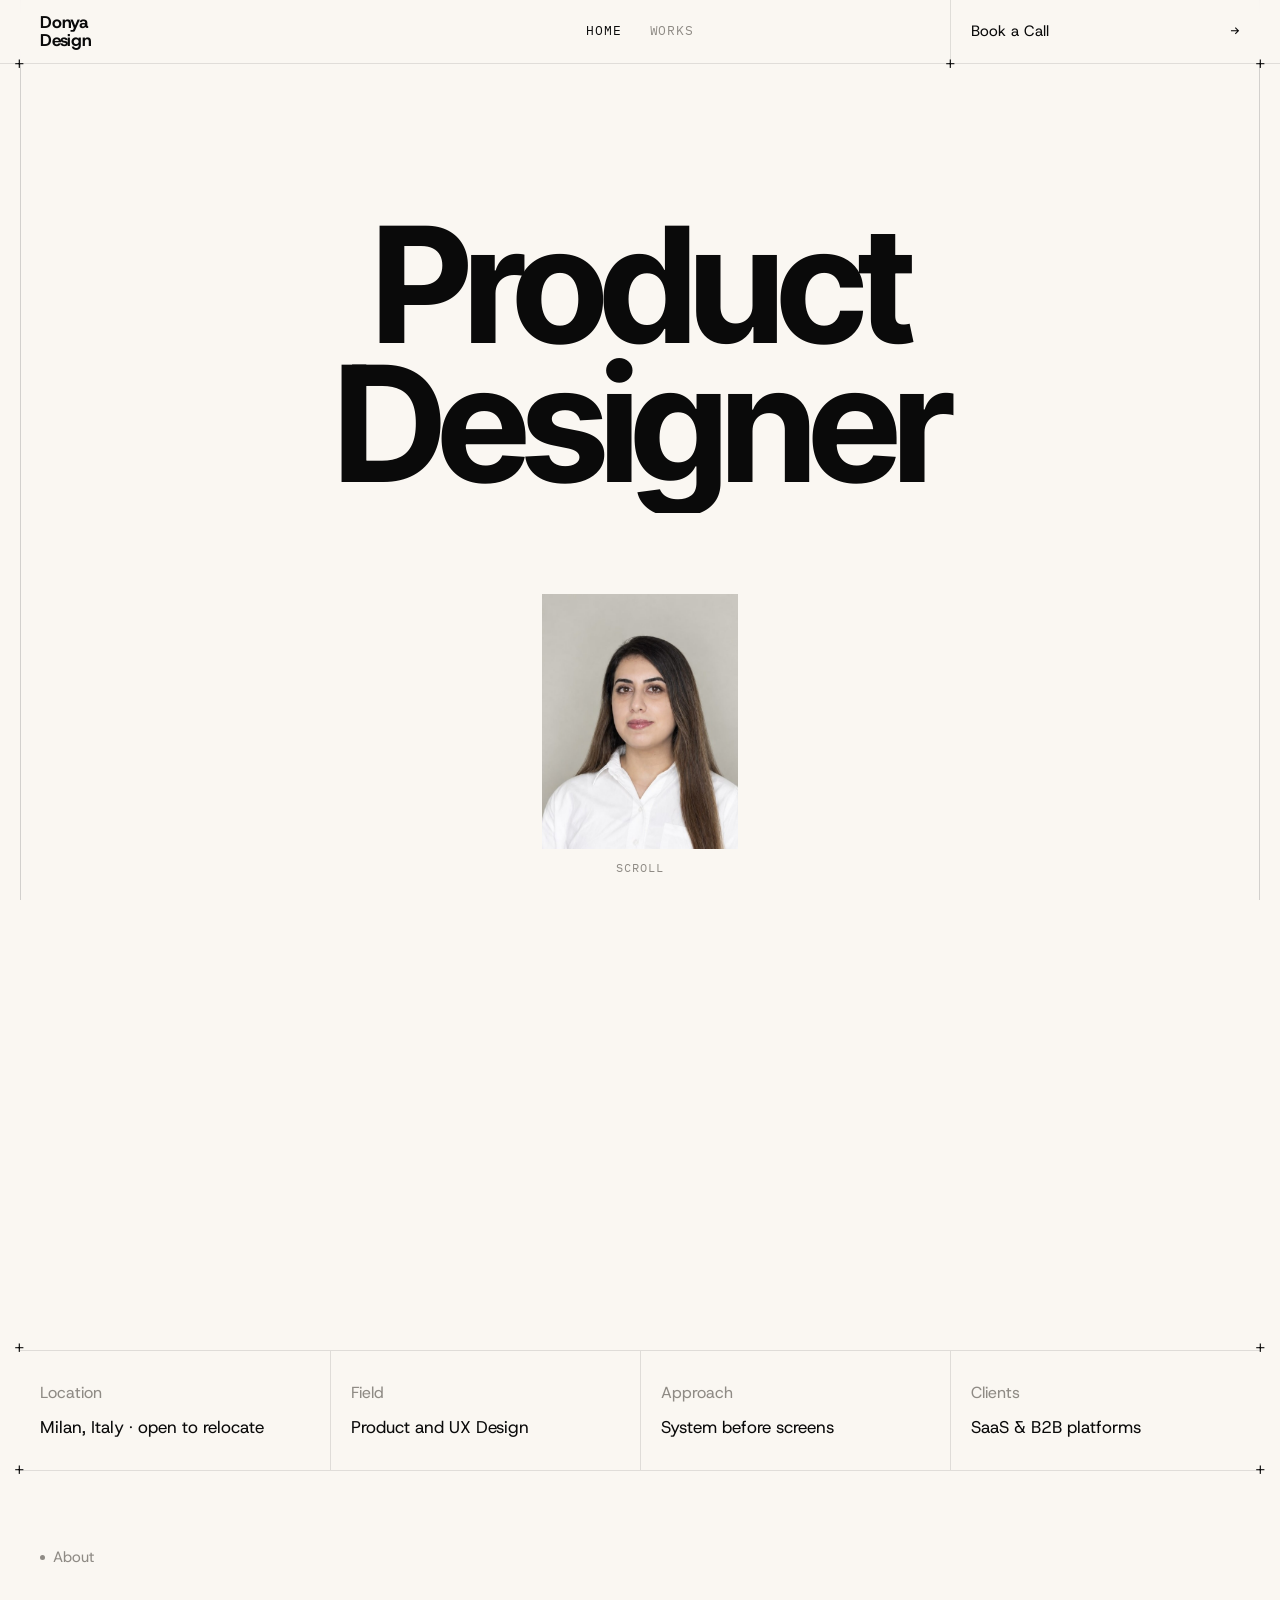
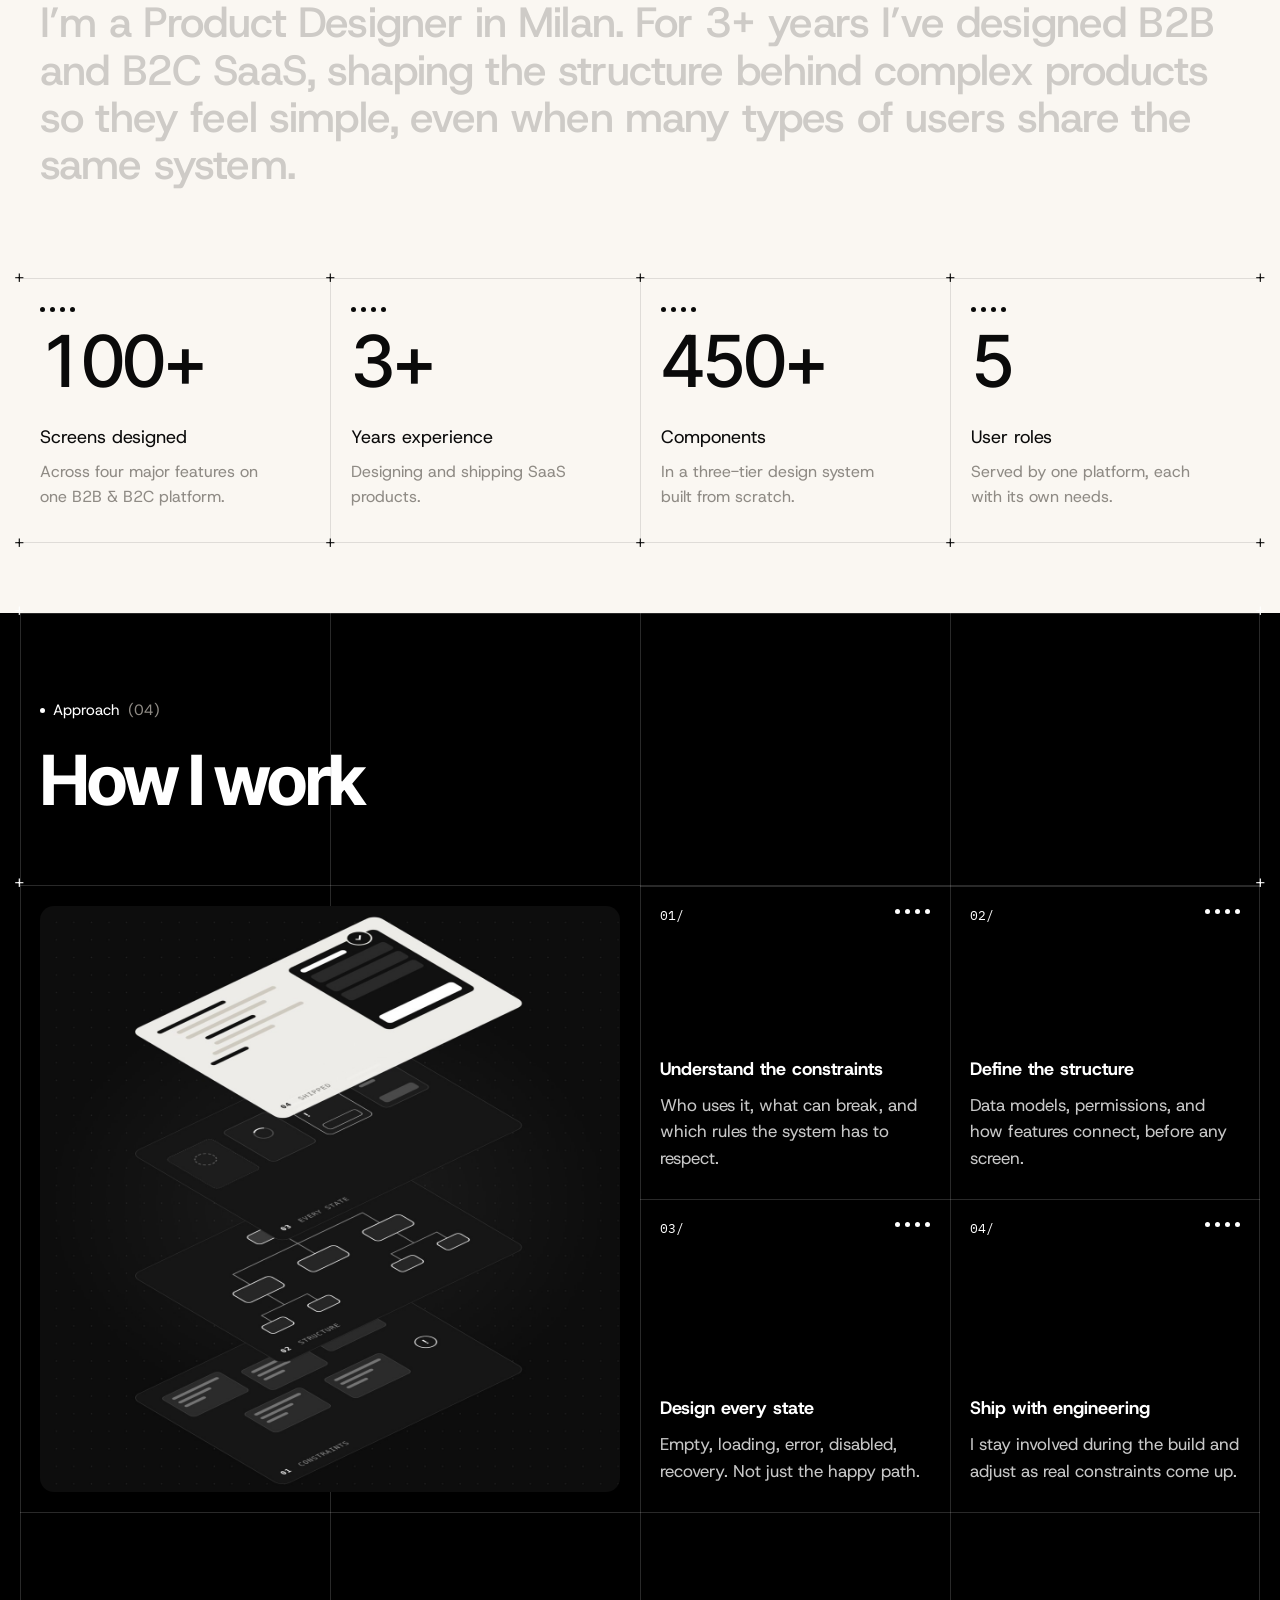
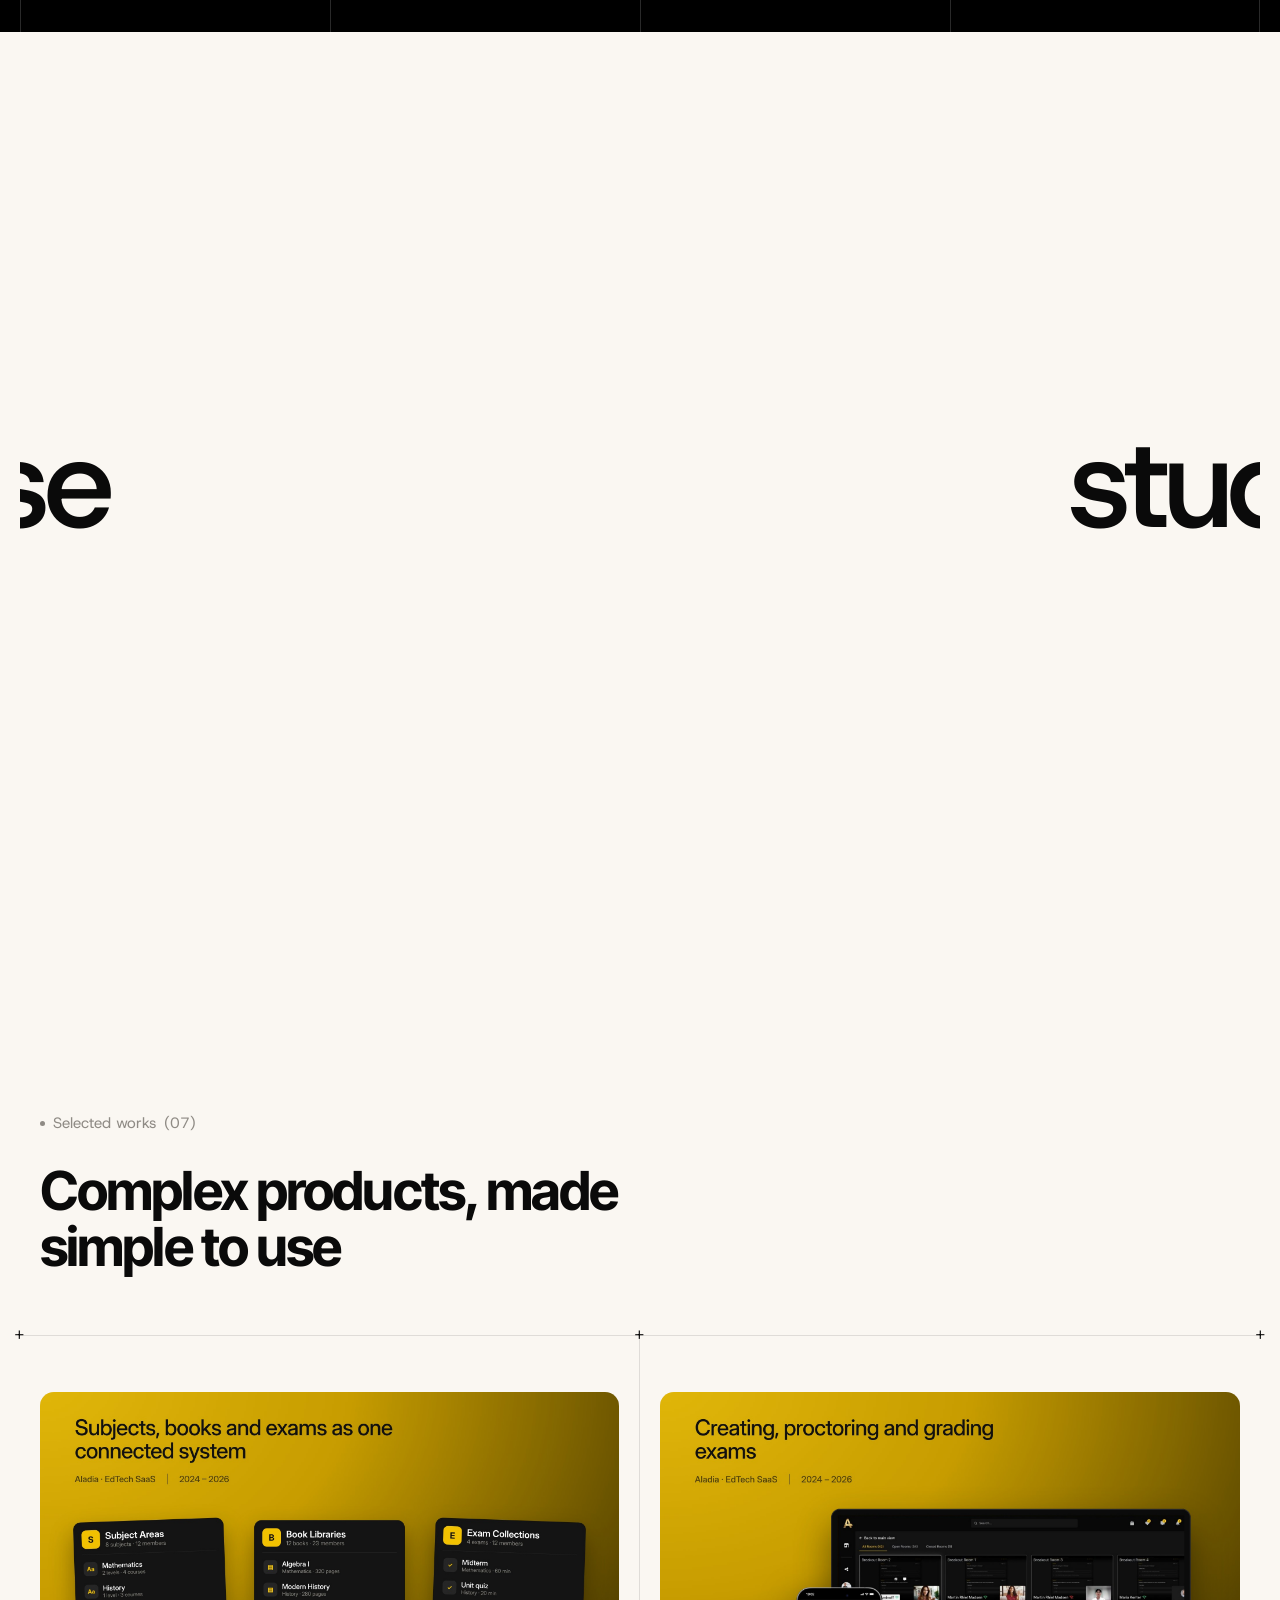
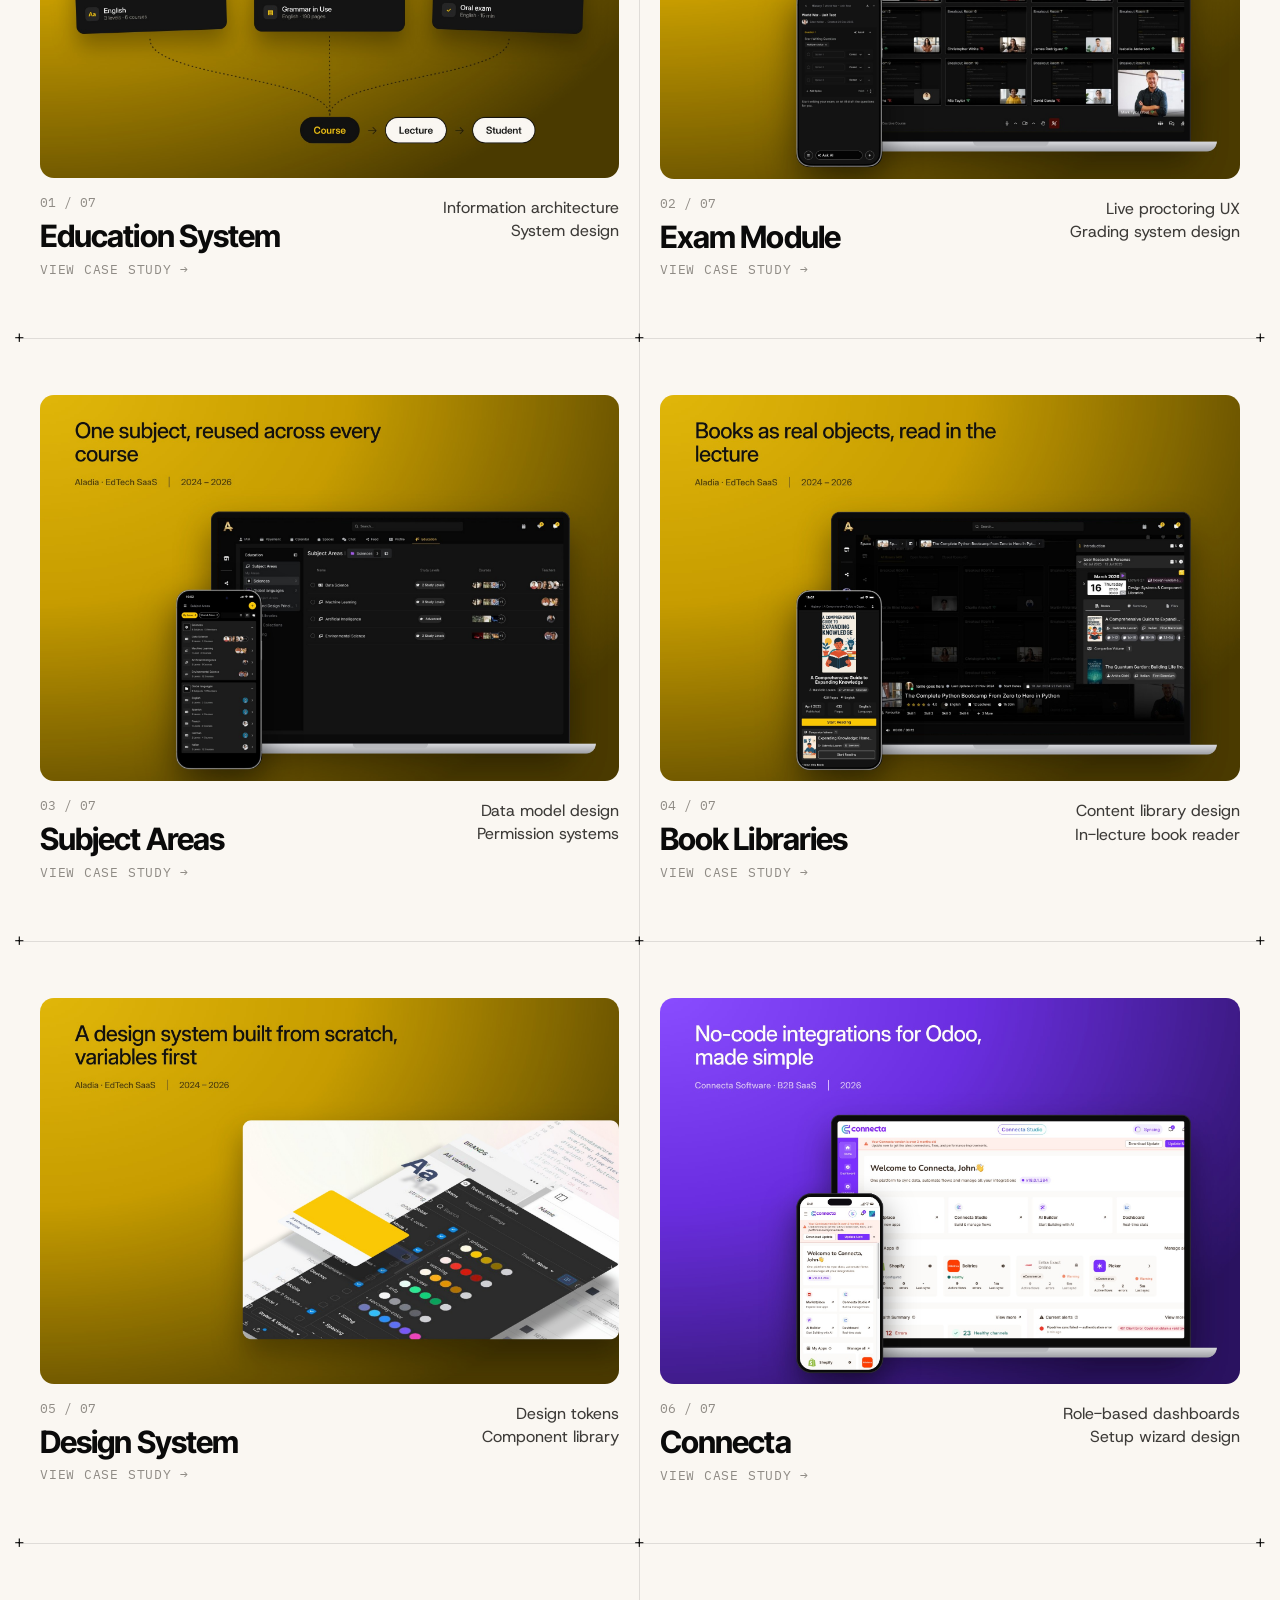
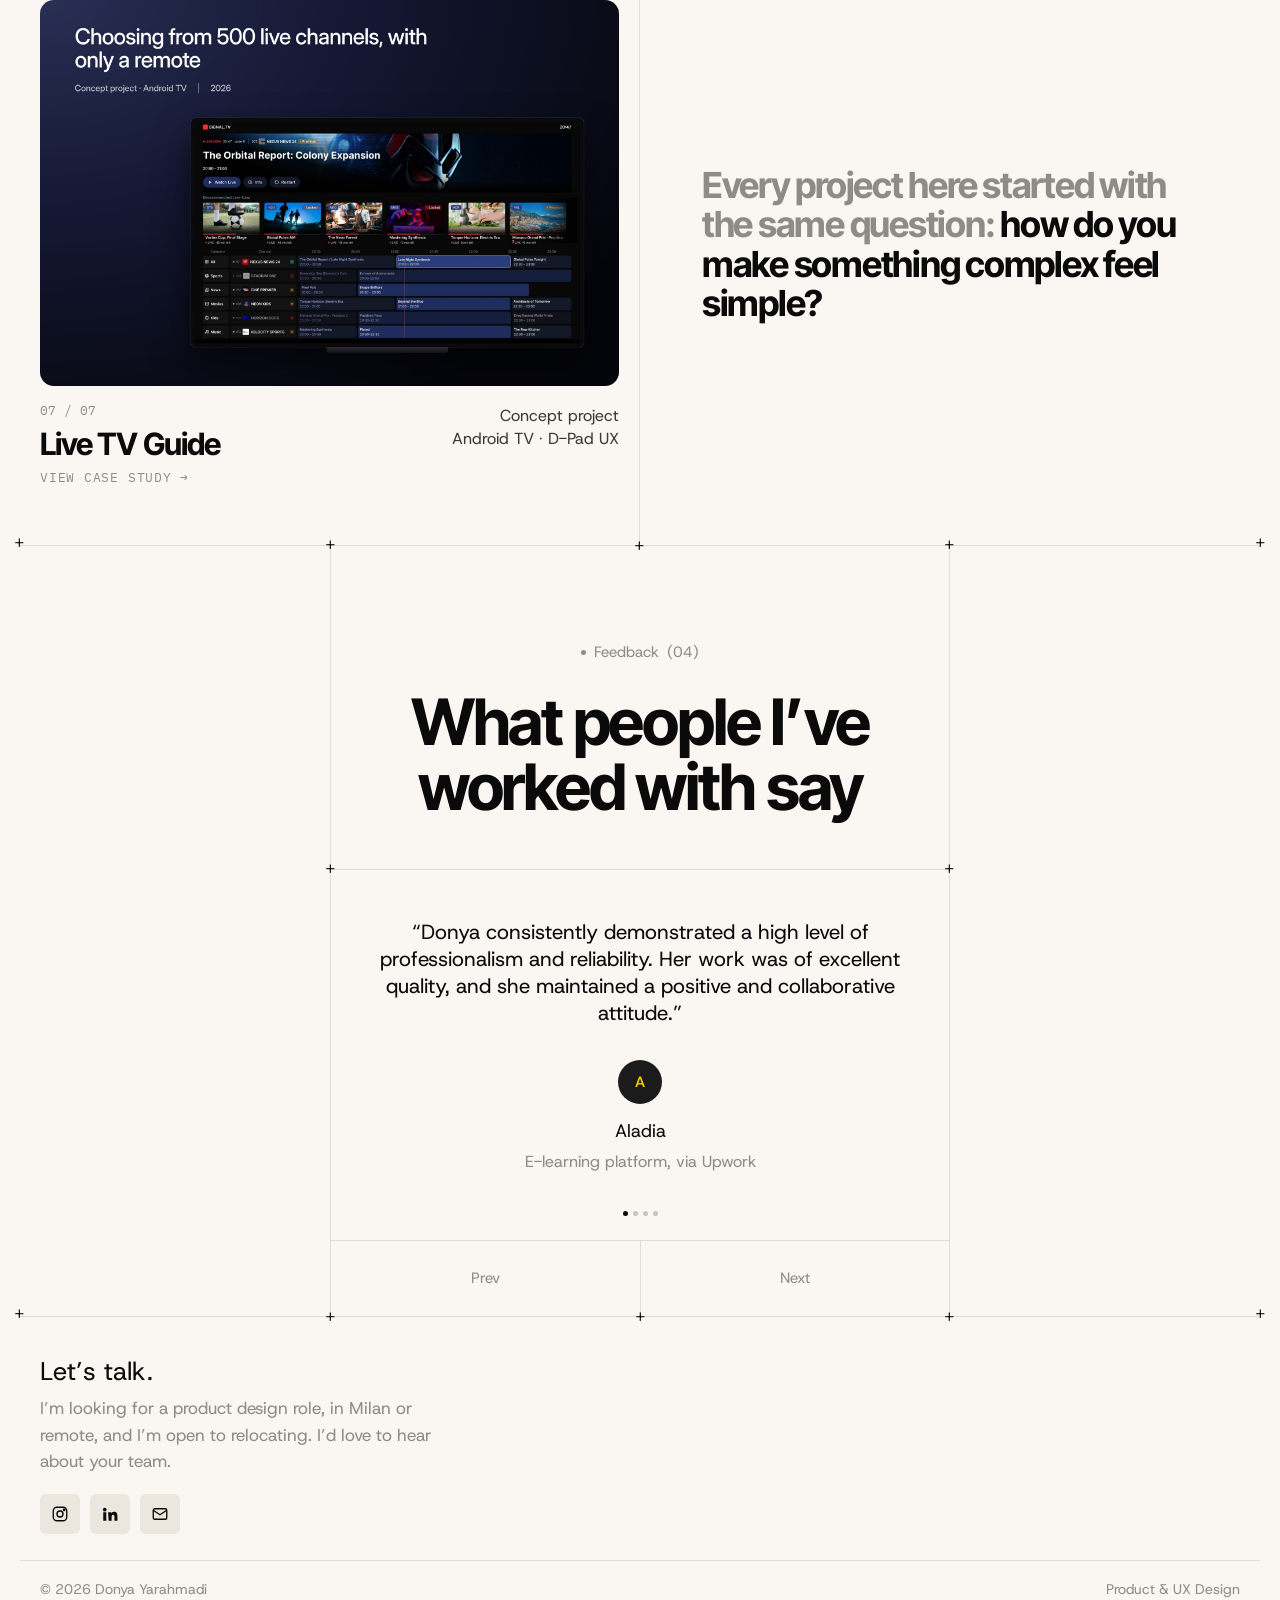
==== commit 65cba27f: "Works: question moved into the empty cell, no pattern Co-Authored-By: Claude Opus 5.5 <noreply@anthr" ====
--- a/index.html
+++ b/index.html
@@ -64,7 +64,6 @@
     <div class="cs-split"><div class="sticky"><span class="word l">Case</span><span class="word r">studies</span></div></div>
     <div class="works-head" id="work">
       <div><span class="eyebrow">Selected works <span class="count">(07)</span></span><h2>Complex products, made simple to use</h2></div>
-      <p>Every project here started with the same question: <b>how do you make something complex feel simple?</b></p>
     </div>
     <div class="works"><div class="work "><a href="#education">
       <div class="work-media"><img src="img/cover-education.jpg" alt="Education System case study" loading="lazy"></div>
@@ -87,7 +86,7 @@
     </a></div><div class="work "><a href="#live-tv">
       <div class="work-media"><img src="img/cover-tv.jpg" alt="Live TV Guide case study" loading="lazy"></div>
       <div class="work-meta"><div><div class="work-num">07 / 07</div><h3>Live TV Guide</h3><span class="view-case">VIEW CASE STUDY →</span></div><div class="tags">Concept project<br>Android TV · D-Pad UX</div></div>
-    </a></div><div class="work work-fill"><div class="fill-note"><span class="eyebrow">More work</span><p>Some of my work is under NDA, so it isn’t shown here. I’m happy to walk you through it on a call.</p><a class="view-case" href="https://calendly.com/donyarahmadi/30min" target="_blank" rel="noopener">BOOK A CALL →</a></div></div></div>
+    </a></div><div class="work work-fill"><div class="fill-note motto"><p><span>Every project here started with the same question:</span> how do you make something complex feel simple?</p></div></div></div>
 
     <div class="rule"></div>
     <div class="testi">
@@ -203,7 +202,7 @@
     </div>
     <div class="rule"></div>
     <article class="cs-body"><div class="prose">
-<div class="tldr reveal"><p class="tl-sum">Aladia had no way to run exams. I designed the whole system, from writing questions with AI to live proctoring and grading, so one exam works across courses with completely different grading rules.</p><p class="tl-role">UI/UX designer, course domain · Aladia · 2024–2026</p><div class="tl-m"><div><b>6<span class="arrow">→</span>3.5</b><span>minutes to create an exam (Maze usability test)</span></div><div><b>1</b><span>version of each exam, reused across every course</span></div><div><b>40</b><span>students supervised by one teacher in one view</span></div></div></div>
+<div class="tldr reveal"><p class="tl-sum">Aladia had no way to run exams. I designed the whole system, from writing questions with AI to live proctoring and grading, so one exam works across courses with completely different grading rules.</p><p class="tl-role">UI/UX designer, course domain · Aladia · 2024–2026</p><div class="tl-m"><div><b>42%</b><span>faster exam creation with the AI flow (Maze usability test)</span></div><div><b>1</b><span>version of each exam, reused across every course</span></div><div><b>40</b><span>students supervised by one teacher in one view</span></div></div></div>
 
 <h2 class="reveal"><span class="kicker">01 — Context</span>Schools, universities and companies on one platform</h2>
 <p>Aladia is an e-learning platform used by very different institutions. An Italian liceo grades from 18 to 30, a corporate course from 0 to 100. Teachers needed to create exams, run them with supervision and grade them, all inside the platform.</p>
@@ -217,10 +216,14 @@
 <div class="callout">The hard part wasn’t the exam. It was keeping <b>one exam consistent</b> across many courses, grading rules and students.</div>
 
 <h2 class="reveal"><span class="kicker">03 — My role and goal</span>From the structure to the last error state</h2>
-<p>I was the UI/UX designer on the team responsible for the course domain. I designed the exam system end to end: the structure, the builder with AI, live proctoring, grading and the student side, for web and mobile, and prototyped every flow in Figma. I worked closely with the project manager, the backend and frontend developers and the other designers, from requirements to handoff, and built working prototypes of my designs in code with Claude Code.</p>
-<p><strong>The goal:</strong> write an exam once, run it anywhere, and keep the teacher in control, of the questions, the grade and every flag.</p>
-
-<h2 class="reveal"><span class="kicker">04 — Decision 1</span>The exam lives outside the course</h2>
+<p>I was the UI/UX designer on the course domain, and designed the exam system end to end, for web and mobile. I worked with the project manager, developers and other designers, and prototyped the flows in Figma and in code with Claude Code.</p>
+<p><strong>The goal:</strong> write an exam once, run it anywhere, and keep the teacher in control.</p>
+
+<h2 class="reveal"><span class="kicker">04 — The process</span>From teachers’ needs to every flow</h2>
+<p>The exam was a big feature, with many flows that affect each other. I started from the teachers, and mapped every flow before designing the screens.</p>
+<div class="process reveal"><span class="kicker">How I worked</span><ol><li><span class="pn">01</span><b>Interviews</b><p>One-to-one interviews with teachers on the platform: fair exams, control over when results are published, and monitoring 40 students at once.</p></li><li><span class="pn">02</span><b>Exam and question types</b><p>Defined the exam types (scheduled, non-scheduled and oral) and the question types they need.</p></li><li><span class="pn">03</span><b>User journeys</b><p>Mapped a journey for each role: the course coordinator in an organisation, the freelance teacher, and the student.</p></li><li><span class="pn">04</span><b>Create</b><p>Exam Collections, where the teacher builds the exam in the document builder, by hand or with AI.</p></li><li><span class="pn">05</span><b>Add to a course</b><p>The exam is added to a course, and the course coordinator sets its grading.</p></li><li><span class="pn">06</span><b>Run and monitor</b><p>The teacher runs the exam and monitors every student during it.</p></li><li><span class="pn">07</span><b>Review and publish</b><p>Open answers are reviewed by the teacher, or first by AI with the teacher approving, then results are published.</p></li><li><span class="pn">08</span><b>Student side</b><p>Students take each type of exam, receive their result, and can ask for a recheck.</p></li><li><span class="pn">09</span><b>Performance</b><p>Exam results come together with attendance in the performance module.</p></li></ol></div>
+
+<h2 class="reveal"><span class="kicker">05 — Decision 1</span>The exam lives outside the course</h2>
 <p><strong>Solves:</strong> one exam turning into many drifting copies.</p>
 <div class="options"><div class="opt no"><span class="tag">Rejected</span><div><b>Exams inside courses, like most platforms.</b> Fast to build, but five courses would mean five copies to maintain.</div></div><div class="opt yes"><span class="tag">Chosen</span><div><b>Exam Collections, outside any course.</b> An exam is written once, and each course adds its own date, rules and grading scale.</div></div></div>
 <div class="diagram ia reveal"><span class="flow-tag">INFORMATION ARCHITECTURE · EXAM COLLECTIONS</span>
@@ -249,27 +252,40 @@
   <div class="proto-body"><span class="flow-tag">MOBILE PROTOTYPE</span><h4>Creating an exam, with AI on mobile</h4><p>Start an exam, open Aladia AI, and generate questions from the platform’s books or write them yourself.</p><span class="proto-cta">Open the prototype ↗</span></div>
 </a>
 
-<h2 class="reveal"><span class="kicker">05 — Decision 2</span>The course decides the grade, not the exam</h2>
+<h2 class="reveal"><span class="kicker">06 — Decision 2</span>The course decides the grade, not the exam</h2>
 <p><strong>Solves:</strong> the same exam running in courses graded 18–30, A+ to F or pass/fail.</p>
-<div class="options"><div class="opt no"><span class="tag">Rejected</span><div><b>Save the grading scale inside the exam.</b> Every institution would need its own copy again.</div></div><div class="opt yes"><span class="tag">Chosen</span><div><b>The exam only knows raw points.</b> Each course sets its scale, pass mark, weights and which attempt counts.</div></div></div>
+<div class="options"><div class="opt no"><span class="tag">Rejected</span><div><b>One grading scale for the whole platform.</b> Too rigid: every organisation grades in its own way.</div></div><div class="opt no"><span class="tag">Rejected</span><div><b>The grading scale saved inside the exam.</b> Against the idea of reuse: every institution would need its own copy again.</div></div><div class="opt yes"><span class="tag">Chosen</span><div><b>The course defines the score scale.</b> The exam only knows raw points, and is scaled to the course’s scale, pass mark and weights. Every organisation keeps its own scale, and grading stays consistent inside each course.</div></div></div>
+<a class="proto reveal" href="https://www.figma.com/proto/V7itexfsk2WrTZHVXnbVie/Portflio-prototypes?node-id=24-27782&scaling=scale-down&content-scaling=fixed&page-id=0%3A1&starting-point-node-id=24%3A27782&show-proto-sidebar=1" target="_blank" rel="noopener">
+  <div class="proto-thumb"><img src="img/proto-add-to-course.jpg" alt="Adding an exam to a course" loading="lazy"><span class="proto-play">▶</span></div>
+  <div class="proto-body"><span class="flow-tag">FIGMA PROTOTYPE</span><h4>Adding an exam to a course</h4><p>Click through how the exam is added to a course, and how the course sets its date, rules and grading.</p><span class="proto-cta">Open the prototype ↗</span></div>
+</a>
 <div class="figs "><figure class="reveal"><div class="ph"><img src="img/exam-09.jpg" alt="Scheduling in a course. The course adds date, time and proctoring on top of the shared exam." loading="lazy"></div><figcaption><b>Scheduling in a course.</b> The course adds date, time and proctoring on top of the shared exam.</figcaption></figure><figure class="reveal"><div class="ph"><img src="img/exam-10.jpg" alt="Course grading. Change the scale once and every exam in the course rescales, without editing a question." loading="lazy"></div><figcaption><b>Course grading.</b> Change the scale once and every exam in the course rescales, without editing a question.</figcaption></figure></div>
 
-<h2 class="reveal"><span class="kicker">06 — Decision 3</span>Supervising 40 students without watching 40 screens</h2>
+<h2 class="reveal"><span class="kicker">07 — Decision 3</span>Supervising 40 students without watching 40 screens</h2>
 <p><strong>Solves:</strong> one teacher, forty students at home, and no way to watch forty feeds.</p>
 <div class="options"><div class="opt no"><span class="tag">Rejected</span><div><b>One shared room for everyone.</b> Students would see each other, and the teacher would get one long recording.</div></div><div class="opt yes"><span class="tag">Chosen</span><div><b>One breakout room per student, in one grid,</b> created automatically, with rooms that need attention lighting up.</div></div></div>
 <div class="figs "><figure class="reveal"><div class="ph"><img src="img/exam-13.jpg" alt="Monitor Exam. A teacher can’t scan forty rooms, but can react to the two or three that light up." loading="lazy"></div><figcaption><b>Monitor Exam.</b> A teacher can’t scan forty rooms, but can react to the two or three that light up.</figcaption></figure><figure class="reveal"><div class="ph"><img src="img/exam-17.jpg" alt="Grading with AI. AI suggests a score for open answers; the teacher accepts or changes it." loading="lazy"></div><figcaption><b>Grading with AI.</b> AI suggests a score for open answers; the teacher accepts or changes it.</figcaption></figure></div>
 <p><strong>The system flags, the human decides.</strong> A lost camera, a WiFi drop or leaving fullscreen each gets its own calm message, and is logged for the teacher. Nothing ends an exam automatically.</p>
-
-<h2 class="reveal"><span class="kicker">07 — The result</span>A complete exam system, designed from nothing</h2>
-<div class="metrics reveal"><div class="metric"><div class="num">6<span class="arrow">→</span>3.5</div><p>minutes to create an exam</p><small>Maze usability test</small></div><div class="metric"><div class="num">1</div><p>version of each exam, reused across every course</p></div><div class="metric"><div class="num">40</div><p>students supervised by one teacher in one view</p></div></div>
 <a class="proto reveal" href="https://www.figma.com/proto/V7itexfsk2WrTZHVXnbVie/Portflio-prototypes?node-id=34-206021&scaling=scale-down&content-scaling=fixed&page-id=0%3A1&starting-point-node-id=34%3A206172&show-proto-sidebar=1" target="_blank" rel="noopener">
   <div class="proto-thumb"><img src="img/proto-proctor-1.jpg" alt="A live written exam, proctored and monitored" loading="lazy"><span class="proto-play">▶</span></div>
   <div class="proto-body"><span class="flow-tag">FIGMA PROTOTYPE</span><h4>A live written exam, proctored and monitored</h4><p>The teacher starts the exam, students move into their own rooms, and every room is monitored.</p><span class="proto-cta">Open the prototype ↗</span></div>
 </a>
+<p><strong>The student side.</strong> Students take each type of exam, receive their result when it is published, and can ask for a recheck.</p>
 <a class="proto reveal" href="https://www.figma.com/proto/V7itexfsk2WrTZHVXnbVie/Portflio-prototypes?node-id=44-101499&scaling=scale-down&content-scaling=fixed&page-id=0%3A1&starting-point-node-id=44%3A101499&show-proto-sidebar=1" target="_blank" rel="noopener">
   <div class="proto-thumb"><img src="img/proto-student-scheduled.jpg" alt="Student: joining a scheduled exam" loading="lazy"><span class="proto-play">▶</span></div>
   <div class="proto-body"><span class="flow-tag">FIGMA PROTOTYPE</span><h4>Student: joining a scheduled exam</h4><p>How a student joins a scheduled exam at its set time, takes it and submits.</p><span class="proto-cta">Open the prototype ↗</span></div>
 </a>
+
+<h2 class="reveal"><span class="kicker">08 — The result</span>A complete exam system, designed from nothing</h2>
+<div class="metrics reveal"><div class="metric"><div class="num">42%</div><p>faster exam creation with the AI flow</p><small>Maze usability test, 6 → 3.5 min on average</small></div><div class="metric"><div class="num">1</div><p>version of each exam, reused across every course</p></div><div class="metric"><div class="num">40</div><p>students supervised by one teacher in one view</p></div></div>
+<p><strong>How the 42% was measured:</strong> we tested two versions of the document builder in Maze, the first without AI and the second with Ask AI. Participants did the same exam-creation task in both, and adding AI made it 42% faster on average.</p>
+<h2 class="reveal"><span class="kicker">09 — Performance</span>From exam results to students who need attention</h2>
+<p>Attendance was already recorded on the platform, from live lessons and watched videos. With exam scores, the platform could show each student’s <strong>performance</strong> across courses and subjects.</p>
+<div class="metrics reveal"><div class="metric"><div class="num">30%</div><p>of the performance score comes from attendance: live lessons and watched videos</p></div><div class="metric"><div class="num">70%</div><p>comes from the average exam score</p></div><div class="metric"><div class="num">1</div><p>performance view per student, course and subject</p></div></div>
+<p>Teachers can see who needs attention: a student who skips classes but scores high, or one who attends every lesson but struggles in exams. From the same view, the teacher sends feedback, and the student receives it.</p>
+<div class="figs one"><figure class="reveal"><div class="ph"><img src="img/exam-performance.jpg" alt="Performance. The course registry lists every student’s attendance, score and performance. Opening one shows the trend by chapter, and the teacher can send feedback from here." loading="lazy"></div><figcaption><strong>Performance.</strong> The course registry lists every student’s attendance, score and performance. Opening one shows the trend by chapter, and the teacher can send feedback from here.</figcaption></figure></div>
+<div class="callout">Exams didn’t only grade students. Together with attendance, they showed teachers <b>where to help</b>.</div>
+
 <div class="learned reveal"><span class="kicker" style="color:#888">What I learned</span>
 <p class="big" data-words>It all traces back to one early decision: keeping the exam separate from the course.</p></div>
 </div></article>
--- a/style.css
+++ b/style.css
@@ -743,3 +743,10 @@
 .fill-note { max-width: 380px; padding: 40px 32px; background: var(--bg, #f8f6f1); text-align: left; }
 .fill-note p { margin: 16px 0 22px; font-size: 22px; line-height: 1.35; letter-spacing: -0.01em; }
 .fill-note .view-case:hover { color: var(--ink); }
+/* Empty works cell: no hatch pattern, just the words */
+.work-fill { background-image: none !important; }
+.fill-note { background: transparent !important; }
+.fill-note.motto p { margin: 0; font: 700 clamp(34px, 3.6vw, 56px)/1.05 var(--f-display); letter-spacing: -0.035em; color: var(--ink); }
+.fill-note.motto { max-width: 560px; }
+.fill-note.motto p { font-size: clamp(30px, 2.8vw, 44px); line-height: 1.1; }
+.fill-note.motto p span { color: var(--muted); }
